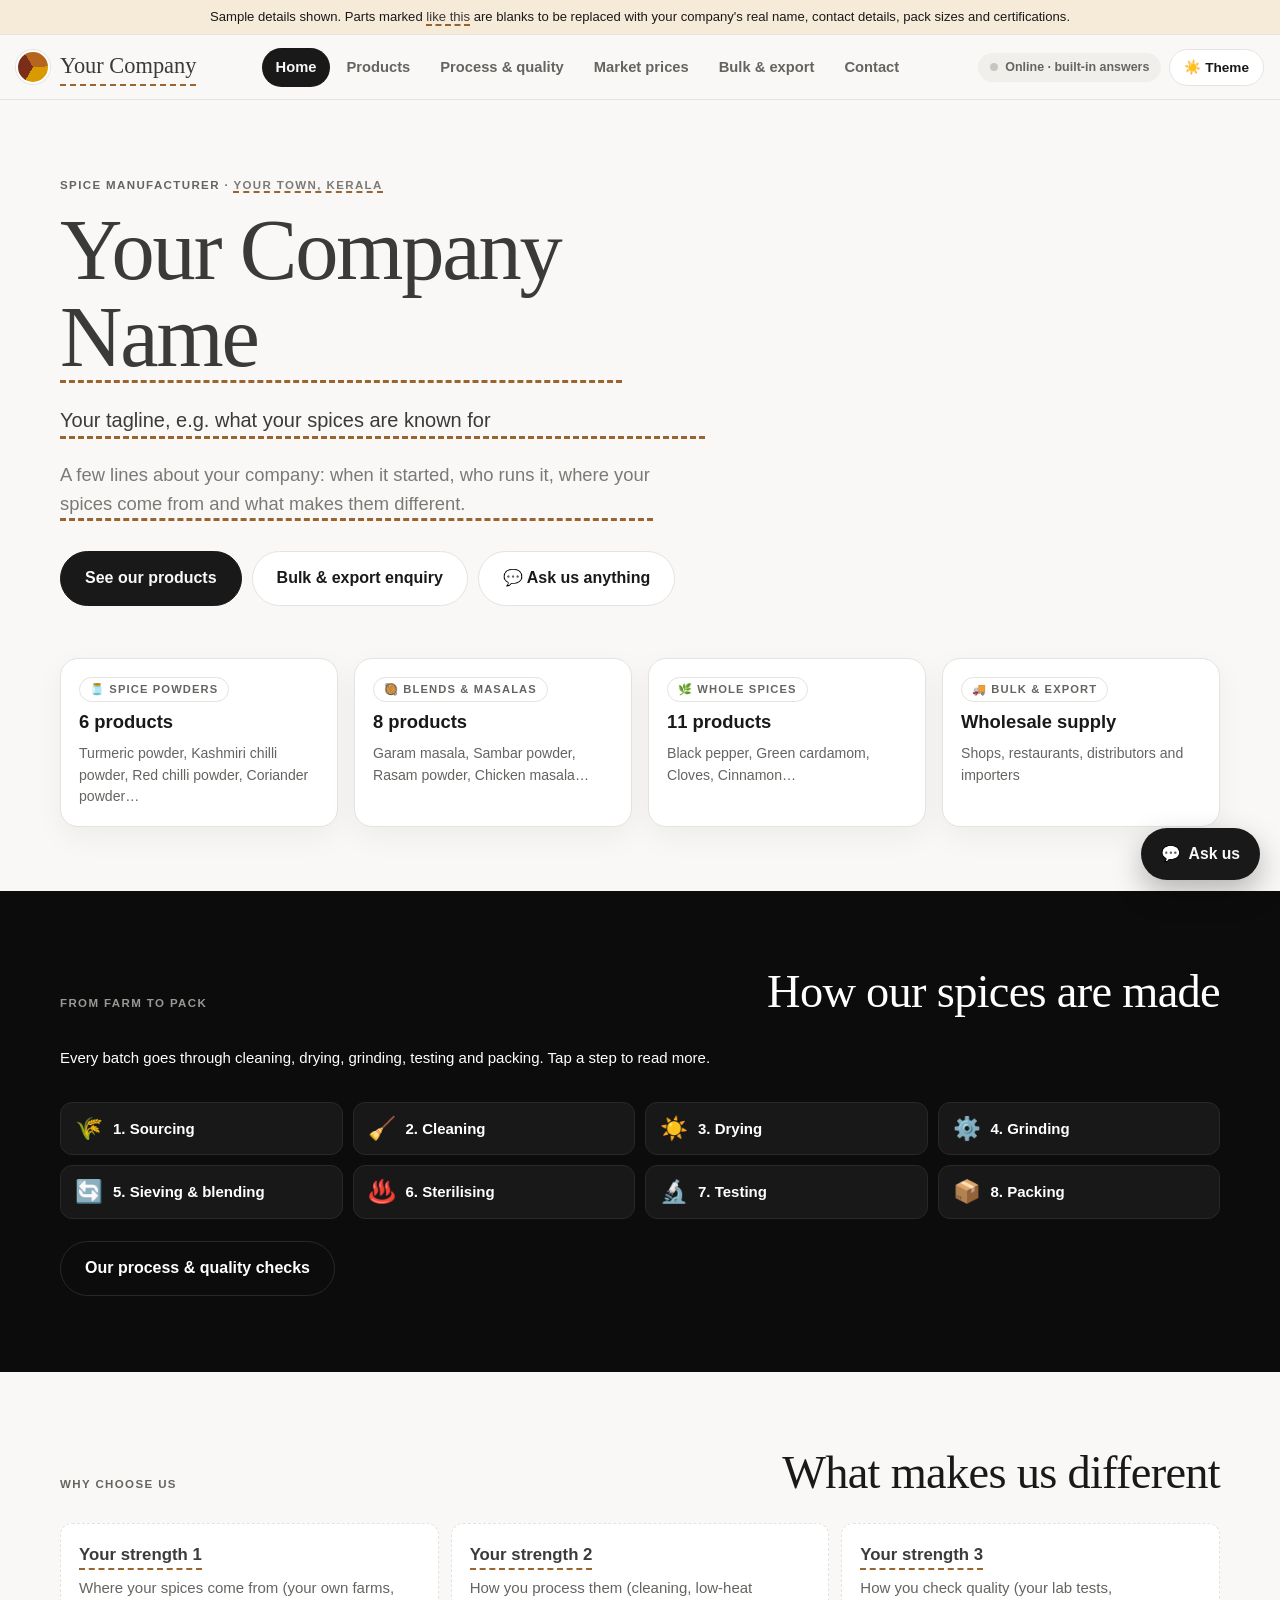
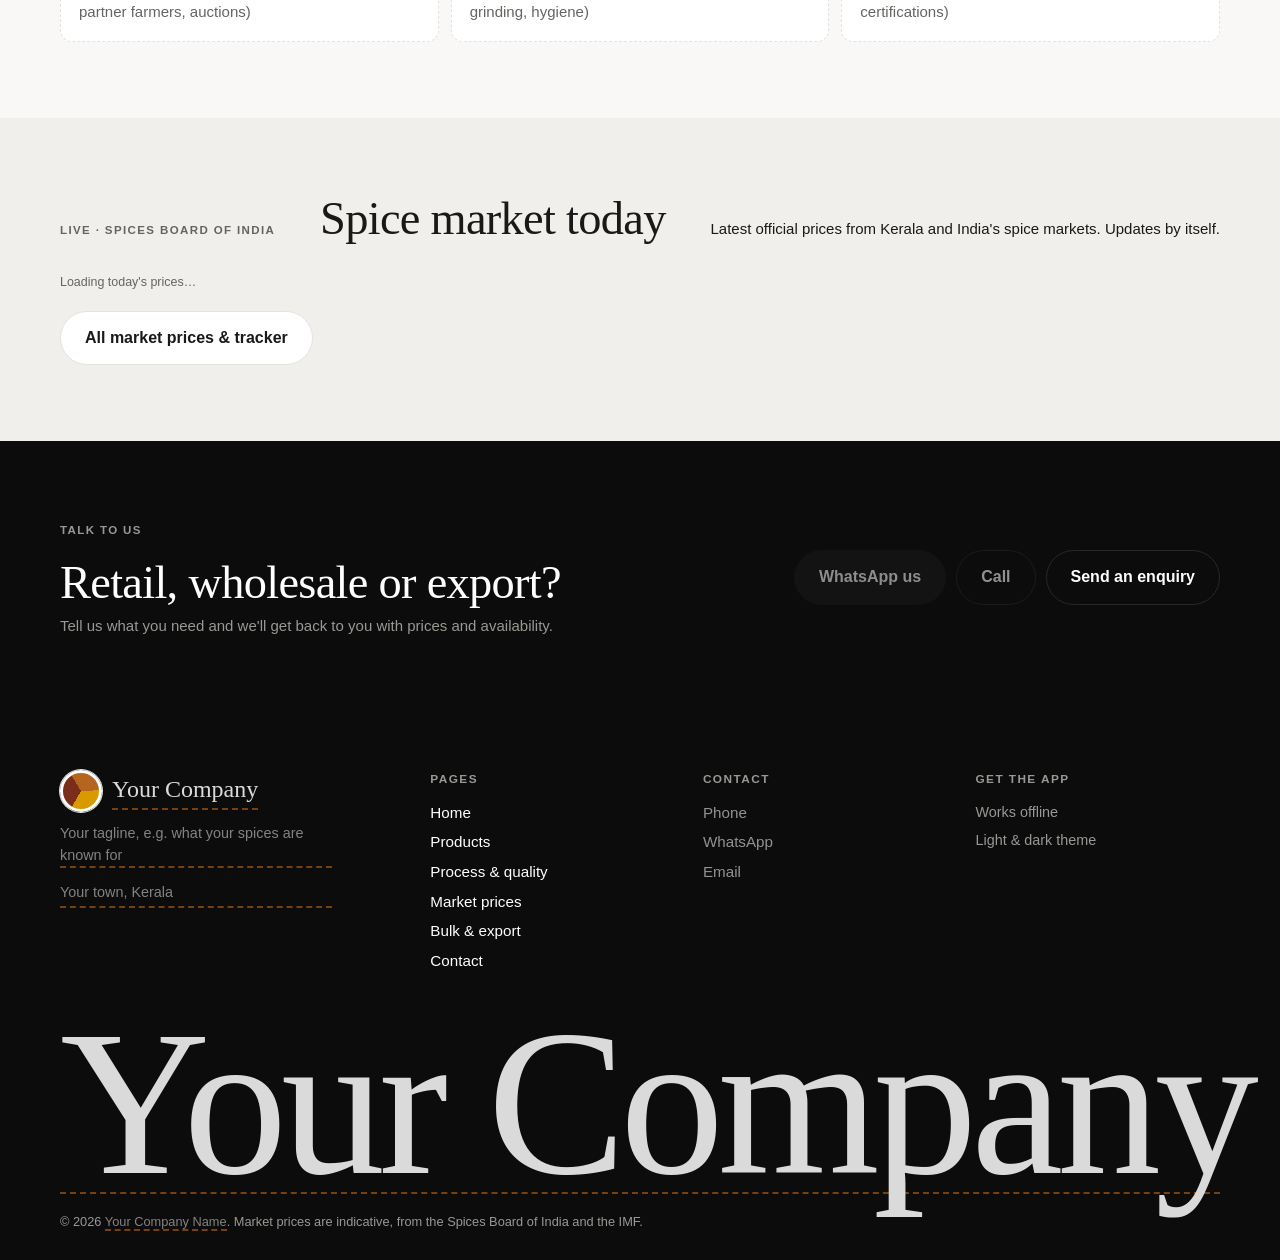
==== android/app/src/main/assets/index.html @ 8ddf14ff "Spice company website, server and Android app - Company site: products, process & quality, market pr" ====
<!doctype html><html lang="en"><head><meta charset="utf-8"><meta name="viewport" content="width=device-width,initial-scale=1,viewport-fit=cover"><title>Spice company · Spices, masalas & bulk supply</title><meta name="description" content="Spice powders, blends and masalas, whole spices, and bulk and export supply from Kerala."><meta name="theme-color" content="#8a4b0f"><link rel="manifest" href="manifest.webmanifest"><link rel="apple-touch-icon" href="apple-touch-icon.png"><link rel="icon" href="icon-192.png"><meta name="apple-mobile-web-app-capable" content="yes"><meta name="mobile-web-app-capable" content="yes"><style>:root{padding-top:env(safe-area-inset-top,0px)}body{margin:0}img{max-width:100%}[hidden]{display:none!important}</style><style>/* Layout: Neutrix-style site. Sticky top bar, then one of three pages (Home landing with alternating light and dark bands, Spices library + sheet, Explore charts), a big dark footer, and a floating chat panel on every page. */
:root {
  --bg: #f9f8f6;
  --surface: #ffffff;
  --sunk: #f1efeb;
  --line: #e5e3df;
  --fg: #191919;
  --muted: #666460;
  --accent: #191919;
  --accent-ink: #ffffff;
  --spice: #9a5b00;
  --spice-soft: #f6ecd8;
  --user: #191919;
  --user-ink: #ffffff;
  --warn: #b42318;
  --grid: #ece9e4;
  --axis: #c9c6c0;
  --band-bg: #0c0c0c; --band-card: #181818; --band-line: #282828; --band-fg: #ffffff; --band-muted: #9a9894;
  --glow: rgba(0, 0, 0, .22);
  --c-spice: #c0620f;
  --c-herb: #2a78d6;
  --el-C: #2a78d6; --el-H: #1baf7a; --el-O: #e34948; --el-N: #6250d6; --el-S: #eda100;
  --display: "Georgia", "Times New Roman", serif;
  --body: -apple-system, BlinkMacSystemFont, "Segoe UI", Roboto, Helvetica, Arial, sans-serif;
  --r: 12px;
  --navh: 64px;
}
@media (prefers-color-scheme: dark) {
  :root:not([data-theme="light"]) {
    --bg: #0c0c0c; --surface: #161616; --sunk: #1d1d1d; --line: #262626;
    --fg: #ffffff; --muted: #a0a0a0; --accent: #ffffff; --accent-ink: #0c0c0c;
    --spice: #f0b53a; --spice-soft: #2e2512; --user: #ffffff; --user-ink: #0c0c0c;
    --warn: #f97066; --grid: #222222; --axis: #3a3a3a;
    --band-bg: #050505; --band-card: #111111; --band-line: #222222; --band-fg: #ffffff; --band-muted: #8a8a8a;
    --glow: rgba(255, 255, 255, .25);
    --c-spice: #d95926; --c-herb: #3987e5;
    --el-C: #3987e5; --el-H: #199e70; --el-O: #e66767; --el-N: #9085e9; --el-S: #c98500;
    color-scheme: dark;
  }
}
:root[data-theme="dark"] {
  --bg: #0c0c0c; --surface: #161616; --sunk: #1d1d1d; --line: #262626;
  --fg: #ffffff; --muted: #a0a0a0; --accent: #ffffff; --accent-ink: #0c0c0c;
  --spice: #f0b53a; --spice-soft: #2e2512; --user: #ffffff; --user-ink: #0c0c0c;
  --warn: #f97066; --grid: #222222; --axis: #3a3a3a;
  --band-bg: #050505; --band-card: #111111; --band-line: #222222; --band-fg: #ffffff; --band-muted: #8a8a8a;
  --glow: rgba(255, 255, 255, .25);
  --c-spice: #d95926; --c-herb: #3987e5;
  --el-C: #3987e5; --el-H: #199e70; --el-O: #e66767; --el-N: #9085e9; --el-S: #c98500;
  color-scheme: dark;
}
* { box-sizing: border-box; }
[hidden] { display: none !important; }
body {
  background: var(--bg); color: var(--fg); font-family: var(--body); font-size: 15px; line-height: 1.55;
  padding-block: 0; transition: background-color .25s ease, color .25s ease;
}
body::before { content: ""; position: fixed; inset: 0 0 auto; height: env(safe-area-inset-top, 0px); z-index: 61; background: var(--bg); }
.gut { padding-left: max(16px, env(safe-area-inset-left, 0px)); padding-right: max(16px, env(safe-area-inset-right, 0px)); }
button, input, select { font: inherit; color: inherit; }
button { cursor: pointer; }
:focus-visible { outline: 2px solid var(--fg); outline-offset: 2px; }
a { color: var(--accent); }
h2, h3, h4 { text-wrap: balance; }

.wrap { max-width: 1280px; margin: 0 auto; display: flex; flex-direction: column; gap: 16px; }
header.top { display: flex; align-items: flex-end; justify-content: space-between; gap: 12px; flex-wrap: wrap; }
.brand { display: flex; align-items: center; gap: 12px; }
.mark { width: 42px; height: 42px; border-radius: 50%; background: conic-gradient(#e3a21a 0 25%, #b3261e 0 45%, #8fa86b 0 70%, #3a2f2a 0 100%); border: 3px solid var(--surface); box-shadow: 0 0 0 1px var(--line); flex: none; }
h1 { font-family: var(--display); font-weight: 400; font-size: 1.9rem; line-height: 1; margin: 0; letter-spacing: .01em; }
.tag { margin: 4px 0 0; color: var(--muted); font-size: .9rem; }
.top-ctrls { display: flex; gap: 8px; align-items: center; flex-wrap: wrap; }
.lbl { font-size: .72rem; text-transform: uppercase; letter-spacing: .08em; color: var(--muted); font-weight: 600; }
select, .field { background: var(--surface); border: 1px solid var(--line); border-radius: 8px; padding: 7px 10px; }
.ghost { background: transparent; border: 1px solid var(--line); border-radius: 8px; padding: 7px 12px; }
.ghost:hover { background: var(--sunk); }
.dl { border: 1px solid var(--accent); color: var(--accent); background: transparent; border-radius: 8px; padding: 7px 12px; font-weight: 600; }
.dl:disabled { opacity: .6; cursor: default; }
.offpill { font-size: .78rem; font-weight: 700; border-radius: 999px; padding: 4px 10px; background: var(--spice-soft); color: var(--spice); }
.offline-note { margin: 0; padding: 8px 14px; font-size: .82rem; background: var(--spice-soft); color: var(--fg); border-bottom: 1px solid var(--line); }
.bubble blockquote { margin: 0 0 10px; padding: 6px 12px; border-left: 3px solid var(--spice); background: var(--surface); border-radius: 0 6px 6px 0; }
.dlstatus { font-size: .8rem; color: var(--muted); }
.aitag { font-size: .74rem; font-weight: 700; border-radius: 999px; padding: 1px 8px; background: var(--sunk); color: var(--accent); }

.app { display: grid; grid-template-columns: minmax(270px, 320px) minmax(0, 1fr); gap: 16px; align-items: start; }
.panel { background: var(--surface); border: 1px solid var(--line); border-radius: 16px; }

/* Library */
.lib { min-width: 0; position: sticky; top: calc(var(--navh) + env(safe-area-inset-top, 0px) + 14px); }
.lib-head { padding: 12px 12px 8px; display: flex; flex-direction: column; gap: 8px; }
.lib-head .row { display: flex; justify-content: space-between; align-items: baseline; gap: 8px; }
.count { font-size: .8rem; color: var(--muted); font-variant-numeric: tabular-nums; }
.lib-head input { width: 100%; }
.lib-filters { padding: 0 12px 12px; display: flex; flex-direction: column; gap: 8px; border-bottom: 1px solid var(--line); }
.lib-filters input { width: 100%; }
.libtoggle { display: none; }
.sels { display: grid; grid-template-columns: 1fr 1fr; gap: 6px; }
.sels select { width: 100%; min-width: 0; padding: 6px 8px; font-size: .86rem; }
.filters { display: flex; flex-wrap: wrap; gap: 6px; }
.fchip { border: 1px solid var(--line); background: transparent; border-radius: 999px; padding: 3px 10px; font-size: .8rem; }
.fchip[aria-pressed="true"] { background: var(--accent); color: var(--accent-ink); border-color: var(--accent); }
.list { list-style: none; margin: 0; padding: 6px; max-height: min(62vh, 640px); overflow-y: auto; display: flex; flex-direction: column; gap: 2px; }
.item { display: grid; grid-template-columns: minmax(0,1fr) auto; align-items: center; gap: 6px; padding: 6px 8px; border-radius: 8px; }
.item:hover { background: var(--sunk); }
.item.sel { background: var(--spice-soft); }
.pick { all: unset; cursor: pointer; display: flex; align-items: center; gap: 10px; min-width: 0; border-radius: 6px; }
.pick:focus-visible { outline: 2px solid var(--fg); outline-offset: 2px; }
.sw { flex: none; width: 14px; height: 14px; border-radius: 50%; border: 1px solid var(--axis); }
.sw.herb { border-radius: 3px 10px; }
.nm { min-width: 0; }
.nm b { font-weight: 600; display: block; font-size: .93rem; }
.nm i { color: var(--muted); font-size: .8rem; display: block; white-space: nowrap; overflow: hidden; text-overflow: ellipsis; }
.star { background: none; border: 0; font-size: 1.05rem; color: var(--muted); padding: 2px 4px; line-height: 1; }
.star[aria-pressed="true"] { color: var(--spice); }
.empty { padding: 14px; color: var(--muted); font-size: .9rem; }
.credit { padding: 8px 12px 10px; border-top: 1px solid var(--line); font-size: .74rem; color: var(--muted); margin: 0; }

/* Main panel + tabs */
.main { min-width: 0; overflow: hidden; }
.tabs { display: flex; gap: 2px; padding: 6px 8px 0; border-bottom: 1px solid var(--line); overflow-x: auto; }
.tab { border: 0; background: transparent; padding: 10px 14px; font-weight: 600; color: var(--muted); border-bottom: 3px solid transparent; white-space: nowrap; }
.tab[aria-selected="true"] { color: var(--fg); border-bottom-color: var(--spice); }
.tab:hover { color: var(--fg); }
.view { min-width: 0; }

/* Spice sheet */
.sheet { padding: 20px; display: flex; flex-direction: column; gap: 22px; }
.sh-head { display: flex; flex-wrap: wrap; justify-content: space-between; gap: 14px 20px; align-items: flex-start; }
.sh-title { min-width: 0; }
.sh-title h2 { font-family: var(--display); font-weight: 400; font-size: 2.1rem; margin: 0; line-height: 1.05; }
.latin { font-style: italic; color: var(--muted); margin: 4px 0 8px; }
.pills { display: flex; flex-wrap: wrap; gap: 6px; }
.pill { font-size: .74rem; padding: 2px 8px; border-radius: 999px; background: var(--sunk); color: var(--muted); font-weight: 600; letter-spacing: .02em; }
.pill.kl { background: var(--spice-soft); color: var(--spice); }
.names { display: grid; grid-template-columns: repeat(3, minmax(90px, 1fr)); gap: 6px; min-width: 0; }
.names div { background: var(--sunk); border-radius: 8px; padding: 6px 10px; min-width: 0; }
.names span { display: block; font-size: .68rem; text-transform: uppercase; letter-spacing: .08em; color: var(--muted); font-weight: 600; }
.names b { font-weight: 500; font-size: .95rem; overflow-wrap: anywhere; }
.acts { display: flex; flex-wrap: wrap; gap: 6px; }
.btn { border: 1px solid var(--accent); background: var(--accent); color: var(--accent-ink); border-radius: 8px; padding: 7px 12px; font-weight: 600; font-size: .86rem; }
.btn.alt { background: transparent; color: var(--accent); }
.btn:disabled { opacity: .5; cursor: default; }

.sh-grid { display: grid; grid-template-columns: minmax(0, 1.1fr) minmax(0, 1fr) minmax(0, 1fr); gap: 16px; }
.blk { border: 1px solid var(--line); border-radius: var(--r); padding: 14px; display: flex; flex-direction: column; gap: 10px; min-width: 0; }
.blk h3 { margin: 0; font-size: .78rem; text-transform: uppercase; letter-spacing: .08em; color: var(--muted); font-weight: 700; }
dl.facts { display: grid; grid-template-columns: max-content minmax(0,1fr); gap: 7px 14px; margin: 0; font-size: .9rem; }
dl.facts dt { color: var(--muted); }
dl.facts dd { margin: 0; }
.note { font-size: .78rem; color: var(--muted); margin: 0; }
svg.chart { display: block; width: 100%; height: auto; overflow: visible; }
svg text { font-family: var(--body); }

.sec-head { display: flex; flex-wrap: wrap; justify-content: space-between; align-items: baseline; gap: 6px 14px; }
.sec-head h3 { font-family: var(--display); font-weight: 400; font-size: 1.45rem; margin: 0; }
.cmps { display: grid; grid-template-columns: repeat(auto-fill, minmax(250px, 1fr)); gap: 14px; }
.cmp { border: 1px solid var(--line); border-radius: var(--r); padding: 14px; display: flex; flex-direction: column; gap: 9px; min-width: 0; background: var(--bg); }
.struct { background: var(--surface); border-radius: 8px; height: 170px; display: grid; place-items: center; overflow: hidden; color: var(--muted); font-size: .82rem; text-align: center; padding: 6px; }
.struct svg { width: 100%; height: 100%; }
.cmp h4 { margin: 0; font-size: 1.05rem; font-weight: 700; }
.formula { font-size: 1.25rem; font-weight: 600; letter-spacing: .02em; margin: -4px 0 0; font-variant-numeric: lining-nums; }
.formula sub { font-size: .68em; }
.kv { display: grid; grid-template-columns: max-content minmax(0,1fr); gap: 4px 12px; margin: 0; font-size: .85rem; }
.kv dt { color: var(--muted); }
.kv dd { margin: 0; }
.sol { display: inline-block; font-size: .74rem; font-weight: 700; border-radius: 999px; padding: 1px 8px; background: var(--spice-soft); color: var(--spice); }
.sol.water { background: var(--sunk); color: var(--c-herb); }
.role { margin: 0; font-size: .9rem; }
.comp { display: flex; flex-direction: column; gap: 6px; }
.comp .bar { display: flex; gap: 2px; height: 12px; }
.comp .bar i { display: block; height: 100%; min-width: 3px; }
.comp .bar i:first-child { border-radius: 4px 0 0 4px; }
.comp .bar i:last-child { border-radius: 0 4px 4px 0; }
.legend { display: flex; flex-wrap: wrap; gap: 4px 12px; font-size: .78rem; color: var(--muted); font-variant-numeric: tabular-nums; }
.legend span { display: inline-flex; align-items: center; gap: 5px; }
.legend i { width: 10px; height: 10px; border-radius: 3px; display: inline-block; }
.legend b { color: var(--fg); font-weight: 600; }
.also { display: flex; flex-wrap: wrap; gap: 5px; align-items: center; font-size: .8rem; color: var(--muted); }
.chip { border: 1px solid var(--line); background: var(--surface); border-radius: 999px; padding: 1px 9px; font-size: .8rem; color: var(--fg); }
.chip:hover { border-color: var(--accent); color: var(--accent); }
.nochem { border: 1px dashed var(--line); border-radius: var(--r); padding: 14px; color: var(--muted); font-size: .9rem; }

/* Region tile map */
.tile { cursor: default; }
.tile rect { fill: var(--sunk); stroke: var(--surface); stroke-width: 2; }
.tile.on rect { fill: var(--c-spice); }
.tile.on.herb rect { fill: var(--c-herb); }
.tile text { fill: var(--muted); font-size: 11.5px; font-weight: 600; }
.tile .n { fill: var(--fg); font-size: 17px; font-weight: 700; }
.tile.on text, .tile.on .n { fill: #fff; }

/* Explore */
.explore { padding: 20px; display: flex; flex-direction: column; gap: 18px; }
.stats { display: flex; flex-wrap: wrap; gap: 8px 22px; font-size: .9rem; color: var(--muted); }
.stats b { color: var(--fg); font-size: 1.25rem; font-weight: 700; margin-right: 4px; }
.ex-grid { display: grid; grid-template-columns: minmax(0,1fr) minmax(0,1fr); gap: 16px; }
.ex-wide { grid-column: 1 / -1; }
.ctrls { display: flex; flex-wrap: wrap; gap: 8px 14px; align-items: center; font-size: .86rem; }
.ctrls select { padding: 5px 8px; }
.lgd { display: inline-flex; gap: 14px; align-items: center; font-size: .82rem; color: var(--muted); }
.lgd span { display: inline-flex; align-items: center; gap: 6px; }
.dot { width: 10px; height: 10px; border-radius: 50%; background: var(--c-spice); display: inline-block; }
.sq { width: 10px; height: 10px; border-radius: 2px; background: var(--c-herb); display: inline-block; }
.pt { cursor: pointer; }
.pt .m { stroke: var(--surface); stroke-width: 2; }
.pt.sel .m { stroke: var(--fg); stroke-width: 2.5; }
.pt:hover .m { stroke: var(--fg); }
.hbar { cursor: pointer; }
.hbar rect.b { fill: var(--accent); }
.hbar:hover rect.b, .hbar.on rect.b { fill: var(--spice); }
.hbar text { fill: var(--fg); font-size: 12px; }
.hbar text.v { fill: var(--muted); font-variant-numeric: tabular-nums; }
.gridl { stroke: var(--grid); stroke-width: 1; }
.axisl { stroke: var(--axis); stroke-width: 1; }
.tick { fill: var(--muted); font-size: 11px; font-variant-numeric: tabular-nums; }
.atitle { fill: var(--muted); font-size: 11.5px; font-weight: 600; }
.cmp-pick { background: var(--sunk); border-radius: 8px; padding: 10px 12px; display: flex; flex-direction: column; gap: 8px; font-size: .88rem; }
.cmp-pick .also { font-size: .84rem; }

.tt { position: fixed; z-index: 50; pointer-events: none; background: var(--fg); color: var(--bg); border-radius: 8px; padding: 6px 10px; font-size: .8rem; line-height: 1.35; max-width: 240px; box-shadow: 0 4px 14px rgba(0,0,0,.18); }
.tt b { font-weight: 700; }

.getapp { font-size: .82rem; font-weight: 700; border-radius: 999px; padding: 6px 14px; background: var(--accent); color: var(--accent-ink); text-decoration: none; }
.getapp:hover { filter: brightness(1.08); }
/* Chat (simple) */
.net { font-size: .78rem; font-weight: 600; border-radius: 999px; padding: 5px 12px; background: var(--sunk); color: var(--muted); display: inline-flex; align-items: center; gap: 7px; }
.net::before { content: ""; width: 8px; height: 8px; border-radius: 50%; background: var(--axis); }
.net.on { color: var(--accent); }
.net.on::before { background: var(--accent); }
.chat-top { display: flex; justify-content: space-between; align-items: center; gap: 10px; padding: 10px 14px; border-bottom: 1px solid var(--line); flex-wrap: wrap; }
.who { display: flex; align-items: center; gap: 10px; }
.who b { display: block; font-size: .98rem; }
.who small { display: block; color: var(--muted); font-size: .78rem; }
.chat-acts { display: flex; gap: 6px; }
.ghost.sm { padding: 5px 10px; font-size: .84rem; }
.av { flex: none; width: 30px; height: 30px; border-radius: 50%; background: conic-gradient(#e3a21a 0 25%, #b3261e 0 45%, #8fa86b 0 70%, #3a2f2a 0 100%); border: 2px solid var(--surface); box-shadow: 0 0 0 1px var(--line); }
.av.big { width: 36px; height: 36px; }
.bookpanel { border-bottom: 1px solid var(--line); padding: 10px 14px; display: flex; flex-direction: column; gap: 8px; background: var(--bg); }
.msg.bot { flex-direction: row; align-items: flex-start; gap: 10px; }
.msg.bot .col { display: flex; flex-direction: column; gap: 8px; min-width: 0; max-width: min(720px, calc(100% - 40px)); }
.msg.bot .bubble { max-width: 100%; }
.msg.typing .bubble { color: var(--muted); font-style: italic; }
.chips { display: flex; flex-wrap: wrap; gap: 6px; align-items: flex-start; }
.qchip { white-space: nowrap; max-width: 100%; overflow: hidden; text-overflow: ellipsis; border: 1px solid var(--line); background: var(--surface); border-radius: 999px; padding: 5px 12px; font-size: .84rem; color: var(--fg); }
.qchip:hover { border-color: var(--accent); color: var(--accent); }
.qchip.sheet { border-style: dashed; color: var(--accent); }
.qchip:disabled { opacity: .55; cursor: default; }

/* ---------- Prices + EHEDG ---------- */
.segrow { display: flex; align-items: center; justify-content: space-between; gap: 10px; flex-wrap: wrap; margin-bottom: 14px; }
.segrow .seg { margin-bottom: 0; }
.btn.dl { border-radius: 999px; padding: 8px 14px; }
@media (max-width: 600px) {
  .ehcat input[type=search], .tctl select, .glrow select { font-size: 16px; }
  .segrow #pDl, .segrow #pDl .btn { width: 100%; }
  .glrow { grid-template-columns: 52px minmax(0, 1fr); }
  .glrow select, .glrow .tag { grid-column: 2; justify-self: start; }
}

.nav-item.dot::after { content: ""; display: inline-block; width: 7px; height: 7px; border-radius: 50%; background: #d03b3b; margin-left: 5px; vertical-align: 2px; }
.livebar { display: flex; align-items: center; gap: 8px; flex-wrap: wrap; font-size: .86rem; margin-bottom: 12px; }
.livebar .lmeta { color: var(--muted); flex: 1 1 260px; }
.ldot { width: 9px; height: 9px; border-radius: 50%; background: var(--muted); display: inline-block; flex: none; }
.ldot.on { background: #0ca30c; box-shadow: 0 0 0 0 rgba(12,163,12,.5); animation: lpulse 2s infinite; }
@keyframes lpulse { 70% { box-shadow: 0 0 0 7px rgba(12,163,12,0); } 100% { box-shadow: 0 0 0 0 rgba(12,163,12,0); } }
.seg { display: flex; gap: 4px; padding: 4px; border: 1px solid var(--line); border-radius: 999px; width: max-content; max-width: 100%; overflow-x: auto; margin-bottom: 14px; background: var(--surface); }
.segb { border: 0; background: none; padding: 7px 14px; border-radius: 999px; font-weight: 600; font-size: .9rem; color: var(--muted); white-space: nowrap; }
.segb[aria-selected="true"] { background: var(--fg); color: var(--bg); }
.pbody { padding: 16px; display: grid; gap: 18px; }
.pblk h3 { margin: 0; font-size: 1.05rem; }
.pblk .sub, .blk .sub { color: var(--muted); font-size: .86rem; margin: 4px 0 10px; }
.prow { display: grid; grid-template-columns: minmax(0, 1.5fr) auto minmax(0, 1fr) 34px; gap: 4px 14px; align-items: center; padding: 10px 6px; border-top: 1px solid var(--line); cursor: pointer; }
.prow:hover { background: var(--sunk, var(--surface)); }
.pn { display: flex; flex-direction: column; min-width: 0; }
.pn span, .pv span, .pd { color: var(--muted); font-size: .8rem; }
.pv { text-align: right; display: flex; flex-direction: column; }
.pv b { font-size: 1.05rem; font-variant-numeric: tabular-nums; }
.pv .conv { font-size: .76rem; }
.pc { display: flex; flex-direction: column; gap: 2px; min-width: 0; }
.chg { font-weight: 700; font-size: .82rem; font-variant-numeric: tabular-nums; }
.chg.up { color: #0a7d0a; } .chg.down { color: #c2362f; } .chg.flat { color: var(--muted); }
:root[data-theme="dark"] .chg.up { color: #3fcf3f; } :root[data-theme="dark"] .chg.down { color: #ff7a6e; }
@media (prefers-color-scheme: dark) { :root:not([data-theme="light"]) .chg.up { color: #3fcf3f; } :root:not([data-theme="light"]) .chg.down { color: #ff7a6e; } }
.star { border: 0; background: none; font-size: 1.25rem; line-height: 1; color: var(--muted); padding: 4px; border-radius: 6px; }
.star.on { color: var(--spice); }
.pdetail, .cdetail { padding: 10px 6px 14px; display: grid; gap: 8px; border-top: 1px dashed var(--line); }
.cdetail { grid-column: 1 / -1; border: 1px solid var(--line); border-radius: 12px; padding: 12px; }
.cdetail h4 { margin: 0; }
.lchart svg { width: 100%; height: auto; }
.lchart .ln { fill: none; stroke: var(--spice); stroke-width: 2; stroke-linejoin: round; }
.lchart .pt { fill: var(--surface); stroke: var(--spice); stroke-width: 2; }
.lchart .grid { stroke: var(--line); stroke-width: 1; }
.lchart .tick { fill: var(--muted); font-size: 10px; font-variant-numeric: tabular-nums; }
.lchart .guide { stroke: var(--muted); stroke-dasharray: 3 3; }
.spark { width: 100%; height: 34px; }
.spark .sl { fill: none; stroke: var(--spice); stroke-width: 1.6; }
.spark .sd { fill: var(--spice); }
.srcs { font-size: .82rem; color: var(--muted); margin-top: 8px; }
.srcs ul { margin: 6px 0 0; padding-left: 18px; columns: 2 220px; }
.srcs a, .srclink { color: var(--fg); }
.srclink { font-size: .82rem; display: inline-block; margin-top: 8px; }
.cgrid { display: grid; grid-template-columns: repeat(auto-fill, minmax(190px, 1fr)); gap: 10px; }
.ccard { border: 1px solid var(--line); border-radius: 12px; padding: 10px 12px; display: flex; flex-direction: column; gap: 3px; cursor: pointer; background: var(--surface); }
.ccard:hover, .ccard.open { border-color: var(--fg); }
.ctop { display: flex; justify-content: space-between; align-items: center; }
.cg { font-size: .72rem; text-transform: uppercase; letter-spacing: .06em; color: var(--muted); }
.cn { font-size: .95rem; }
.cv b { font-size: 1.25rem; font-variant-numeric: tabular-nums; }
.cv span { color: var(--muted); font-size: .8rem; }
.cm { display: flex; gap: 10px; flex-wrap: wrap; }
.tcard { border: 1px solid var(--line); border-radius: 12px; padding: 12px; display: grid; gap: 8px; margin-top: 10px; }
.thead { display: flex; justify-content: space-between; gap: 10px; flex-wrap: wrap; align-items: flex-start; }
.tctl { display: flex; gap: 8px; flex-wrap: wrap; align-items: center; font-size: .86rem; }
.tctl select, .glrow select { margin-left: 4px; border: 1px solid var(--line); border-radius: 8px; background: var(--surface); color: var(--fg); padding: 4px 6px; font: inherit; font-size: .84rem; }
.alerts { border: 1px solid #d03b3b; border-radius: 12px; padding: 12px; display: grid; gap: 6px; margin: 10px 0; }
.alerts .al.up::before { content: "▲ "; color: #0a7d0a; } .alerts .al.down::before { content: "▼ "; color: #c2362f; }
.alerts .btn { justify-self: start; }
.pnote { font-size: .78rem; }
.upbar { position: fixed; left: 50%; bottom: 18px; transform: translateX(-50%); z-index: 60; background: var(--fg); color: var(--bg); border-radius: 999px; padding: 8px 8px 8px 16px; display: flex; gap: 10px; align-items: center; box-shadow: 0 6px 24px rgba(0,0,0,.25); font-weight: 600; font-size: .9rem; max-width: calc(100vw - 32px); }
.upbar .btn { background: var(--bg); color: var(--fg); border-color: var(--bg); border-radius: 999px; }
.ehsum { display: flex; gap: 16px; align-items: center; padding: 16px; margin-bottom: 14px; flex-wrap: wrap; }
.ehsum p { margin: 4px 0 8px; color: var(--muted); }
.ehacts { display: flex; gap: 8px; flex-wrap: wrap; }
.ring { width: 80px; height: 80px; flex: none; }
.ring .rbg { fill: none; stroke: var(--line); stroke-width: 8; } .ring .rfg { fill: none; stroke: var(--spice); stroke-width: 8; stroke-linecap: round; }
.ring .rtx { fill: var(--fg); font-weight: 700; font-size: 16px; }
.ehgrid { display: grid; grid-template-columns: repeat(2, minmax(0, 1fr)); gap: 14px; }
.ehgrid .blk { background: var(--surface); }
.ehgrid h3 { margin: 0; font-size: 1.05rem; }
.ckrow { display: flex; gap: 10px; align-items: flex-start; padding: 7px 0; border-top: 1px solid var(--line); font-size: .9rem; cursor: pointer; }
.ckrow input { margin-top: 3px; width: 17px; height: 17px; accent-color: var(--spice); flex: none; }
.ckrow em { color: var(--muted); font-style: normal; font-size: .78rem; white-space: nowrap; }
.glrow { display: grid; grid-template-columns: 64px minmax(0, 1fr) auto; gap: 8px; align-items: center; padding: 7px 0; border-top: 1px solid var(--line); font-size: .88rem; }
.glrow a { font-weight: 700; color: var(--fg); white-space: nowrap; }
.glrow.st-applied a, .glrow.st-not-needed a { color: var(--muted); }
.glrow.st-applied span:not(.tag)::after { content: " ✓"; color: #0a7d0a; font-weight: 700; }
.glrow.wd { opacity: .55; }
.glrow .tag { font-size: .7rem; border: 1px solid var(--line); border-radius: 999px; padding: 1px 7px; color: var(--muted); white-space: nowrap; }
.ehcat input[type=search] { border: 1px solid var(--line); border-radius: 10px; padding: 8px 10px; background: var(--bg); color: var(--fg); font: inherit; width: 100%; }
.ehmeta { display: flex; align-items: center; gap: 8px; color: var(--muted); font-size: .84rem; }
.ehmeta .btn { margin-left: auto; padding: 3px 9px; }
.news { border-top: 1px solid var(--line); padding: 8px 0; display: grid; gap: 3px; }
.news p { margin: 0; font-size: .88rem; }
.news b a { color: var(--fg); text-decoration: underline; text-decoration-color: var(--line); text-underline-offset: 3px; }
.news .kind { font-size: .68rem; text-transform: uppercase; letter-spacing: .05em; border-radius: 999px; padding: 1px 7px; margin-right: 6px; background: var(--spice-soft, var(--line)); color: var(--fg); }
@media (max-width: 820px) { .ehgrid { grid-template-columns: 1fr; } }
@media (max-width: 600px) {
  .prow { grid-template-columns: minmax(0, 1fr) auto 30px; }
  .prow .pc { grid-column: 1 / 3; grid-row: 2; flex-direction: row; gap: 10px; flex-wrap: wrap; }
  .prow .star { grid-column: 3; grid-row: 1; }
  .pbody { padding: 12px; }
  .cgrid { grid-template-columns: repeat(2, minmax(0, 1fr)); }
}
.vizrow { display: grid; gap: 10px; margin-top: 8px; }
.viz { margin: 0; border: 1px solid var(--line); border-radius: 10px; padding: 10px 12px; background: var(--surface); }
.viz figcaption { font-size: .8rem; color: var(--muted); margin-top: 6px; }
.viz figcaption.vt { color: var(--fg); font-weight: 600; margin: 0 0 6px; }
.viz .struct { background: transparent; }
.viz .pcimg { max-height: 160px; width: auto; mix-blend-mode: multiply; }
:root[data-theme="dark"] .viz .pcimg { filter: invert(1) hue-rotate(180deg); mix-blend-mode: screen; }
@media (prefers-color-scheme: dark) { :root:not([data-theme="light"]) .viz .pcimg { filter: invert(1) hue-rotate(180deg); mix-blend-mode: screen; } }
.wiki { display: flex; gap: 12px; border: 1px solid var(--line); border-radius: 10px; padding: 10px 12px; background: var(--surface); align-items: flex-start; }
.wiki img { width: 84px; height: 84px; object-fit: cover; border-radius: 8px; flex: none; }
.wtx { min-width: 0; display: flex; flex-direction: column; gap: 4px; font-size: .88rem; }
.wtx p { margin: 0; }
.wtx a { font-size: .82rem; }
.bubble blockquote { margin: 0 0 10px; padding: 6px 12px; border-left: 3px solid var(--spice); background: var(--surface); border-radius: 0 6px 6px 0; }
@media (max-width: 520px) { .wiki img { width: 60px; height: 60px; } }

/* Chat */

.refs { border-bottom: 1px solid var(--line); padding: 10px 14px; display: flex; flex-direction: column; gap: 8px; }
.refs-row { display: flex; flex-wrap: wrap; gap: 6px; align-items: center; }
.book { display: inline-flex; align-items: center; gap: 6px; background: var(--spice-soft); color: var(--fg); border-radius: 999px; padding: 3px 4px 3px 10px; font-size: .8rem; max-width: 100%; }
.book span { overflow: hidden; text-overflow: ellipsis; white-space: nowrap; min-width: 0; }
.book button { border: 0; background: transparent; color: var(--muted); font-size: .9rem; padding: 0 6px; line-height: 1; }
.small { font-size: .8rem; color: var(--muted); }
.linkbtn { background: none; border: 0; padding: 0; color: var(--accent); text-decoration: underline; font-size: .8rem; }
.addref { border: 1px dashed var(--accent); background: transparent; color: var(--accent); border-radius: 999px; padding: 3px 12px; font-size: .8rem; font-weight: 600; }
.freebox { background: var(--sunk); border-radius: 8px; padding: 10px 12px; font-size: .84rem; }
.freebox ul { margin: 6px 0 0; padding-left: 18px; display: flex; flex-direction: column; gap: 4px; }
.prog { height: 4px; background: var(--sunk); border-radius: 4px; overflow: hidden; }
.prog i { display: block; height: 100%; width: 0; background: var(--spice); transition: width .2s; }
.msgs { flex: 1; overflow-y: auto; padding: 18px; display: flex; flex-direction: column; gap: 14px; }
.msg { display: flex; flex-direction: column; gap: 6px; max-width: 100%; }
.msg.user { align-items: flex-end; }
.bubble { border-radius: 12px; padding: 10px 14px; max-width: min(740px, 100%); min-width: 0; overflow-wrap: anywhere; }
.msg.user .bubble { background: var(--user); color: var(--user-ink); border-bottom-right-radius: 4px; }
.msg.bot .bubble { background: var(--sunk); border-bottom-left-radius: 4px; }
.bubble img.thumb { max-width: 180px; border-radius: 8px; display: block; margin-bottom: 6px; }
.bubble h1, .bubble h2, .bubble h3 { font-family: var(--display); font-weight: 400; line-height: 1.2; margin: 14px 0 6px; }
.bubble h1 { font-size: 1.4rem; } .bubble h2 { font-size: 1.2rem; } .bubble h3 { font-size: 1.05rem; }
.bubble > :first-child { margin-top: 0; }
.bubble > :last-child { margin-bottom: 0; }
.bubble p { margin: 0 0 8px; }
.bubble ul, .bubble ol { margin: 0 0 8px; padding-left: 20px; }
.bubble table { border-collapse: collapse; font-size: .88rem; }
.bubble .tw { overflow-x: auto; margin: 6px 0 10px; }
.bubble th, .bubble td { border: 1px solid var(--line); padding: 5px 8px; text-align: left; vertical-align: top; }
.bubble th { background: var(--surface); }
.bubble code { background: var(--surface); padding: 1px 5px; border-radius: 4px; }
.bubble pre { max-width: 100%; overflow-x: auto; }
.bubble pre code { padding: 0; background: none; }
.bubble { min-width: 0; overflow-wrap: anywhere; }
.msg .col { min-width: 0; }
.meta { display: flex; flex-wrap: wrap; gap: 6px 10px; align-items: center; font-size: .8rem; color: var(--muted); }
.meta a { color: var(--accent); }
.meta button { background: none; border: 0; color: var(--accent); padding: 0; font-size: .8rem; text-decoration: underline; }
.cite { background: var(--spice-soft); color: var(--fg); border-radius: 6px; padding: 1px 6px; }
.thinking { color: var(--muted); font-style: italic; }
.tools { border-top: 1px solid var(--line); padding: 10px 12px 0; display: flex; gap: 6px; overflow-x: auto; align-items: center; }
.tools .for { flex: none; font-size: .8rem; color: var(--muted); white-space: nowrap; padding-right: 4px; }
.tools .for b { color: var(--fg); }
.tool { flex: none; border: 1px solid var(--line); background: var(--surface); border-radius: 999px; padding: 5px 12px; font-size: .84rem; white-space: nowrap; }
.tool:hover { border-color: var(--accent); color: var(--accent); }
.tool:disabled { opacity: .5; }
.tray { padding: 10px 12px 0; display: flex; flex-wrap: wrap; gap: 8px; align-items: center; }
.tray select, .tray input { min-width: 0; flex: 1 1 140px; }
form.ask { display: flex; gap: 8px; padding: 10px 12px 12px; align-items: flex-end; }
form.ask textarea { flex: 1; min-width: 0; resize: none; background: var(--bg); border: 1px solid var(--line); border-radius: 10px; padding: 10px 12px; font: inherit; color: inherit; max-height: 140px; }
.send { border: 0; background: var(--accent); color: var(--accent-ink); border-radius: 10px; padding: 10px 16px; font-weight: 600; }
.send.stop { background: var(--warn); color: #fff; }
.foot { font-size: .78rem; color: var(--muted); padding: 0 12px 10px; margin: 0; }

/* ===== Neutrix-style shell ===== */
.progress { position: fixed; top: env(safe-area-inset-top, 0px); left: 0; height: 3px; width: 0; background: var(--fg); z-index: 62; transition: width .1s linear; }
.nav { position: sticky; top: env(safe-area-inset-top, 0px); z-index: 60; background: var(--bg); border-bottom: 1px solid var(--line); }
@supports (backdrop-filter: blur(1px)) { .nav { background: color-mix(in srgb, var(--bg) 82%, transparent); backdrop-filter: blur(14px); -webkit-backdrop-filter: blur(14px); } }
.nav-in { max-width: 1280px; margin: 0 auto; min-height: var(--navh); display: flex; align-items: center; gap: 16px; }
.nav-brand { display: flex; align-items: center; gap: 10px; font-family: var(--display); font-size: 1.4rem; color: var(--fg); text-decoration: none; background: none; border: 0; padding: 0; }
.nav-brand .mark { width: 34px; height: 34px; border-width: 2px; }
.nav-links { display: flex; gap: 2px; margin: 0 auto; }
.nav-item { background: none; border: 0; padding: 8px 14px; border-radius: 999px; color: var(--muted); font-weight: 600; font-size: .92rem; white-space: nowrap; }
.nav-item:hover { color: var(--fg); }
.nav-item[aria-current="page"] { background: var(--fg); color: var(--bg); }
.nav-right { display: flex; align-items: center; gap: 8px; }
.theme-btn { border: 1px solid var(--line); background: var(--surface); color: var(--fg); border-radius: 999px; padding: 7px 14px; font-weight: 600; font-size: .85rem; white-space: nowrap; }
.theme-btn:hover { border-color: var(--fg); }
.getapp { white-space: nowrap; }

.eyebrow { display: inline-block; font-size: .72rem; text-transform: uppercase; letter-spacing: .12em; font-weight: 700; color: var(--muted); margin-bottom: 12px; }
.band { padding-block: 76px; }
.band-in { max-width: 1160px; margin: 0 auto; }
.band.dark { background: var(--band-bg); color: var(--band-fg); }
.band.dark .eyebrow, .band.dark .sub { color: var(--band-muted); }
.band h2 { font-family: var(--display); font-weight: 400; font-size: clamp(1.9rem, 4.2vw, 2.9rem); line-height: 1.08; margin: 0; letter-spacing: -.015em; max-width: 22ch; }
.band .sub { color: var(--muted); max-width: 60ch; margin: 14px 0 0; font-size: 1.02rem; }

.hero { padding-block: 72px 64px; }
.hero h1 { font-family: var(--display); font-weight: 400; font-size: clamp(2.7rem, 7.4vw, 5.4rem); line-height: 1.0; letter-spacing: -.025em; margin: 0; max-width: 13ch; }
.hero .lead { font-size: 1.15rem; color: var(--muted); max-width: 58ch; margin: 22px 0 30px; }
.cta-row { display: flex; flex-wrap: wrap; gap: 10px; }
.btn-lg { border-radius: 999px; padding: 14px 24px; font-weight: 700; font-size: 1rem; border: 1px solid var(--line); background: var(--surface); color: var(--fg); text-decoration: none; display: inline-flex; align-items: center; gap: 8px; }
.btn-lg:hover { border-color: var(--fg); }
.btn-lg.primary { background: var(--fg); color: var(--bg); border-color: var(--fg); }
.btn-lg.primary:hover { filter: brightness(1.15); }
.glow { animation: glow 2.6s ease-in-out infinite; }
@keyframes glow { 0%, 100% { box-shadow: 0 0 0 0 var(--glow); } 55% { box-shadow: 0 0 0 12px transparent; } }
.hero-cards { display: grid; grid-template-columns: repeat(3, minmax(0, 1fr)); gap: 16px; margin-top: 52px; perspective: 900px; }
.hcard { background: var(--surface); border: 1px solid var(--line); border-radius: 18px; padding: 18px; display: flex; flex-direction: column; gap: 10px; min-width: 0; transition: transform .25s ease, box-shadow .25s ease; box-shadow: 0 10px 30px rgba(0,0,0,.05); }
.hcard:hover { box-shadow: 0 18px 40px rgba(0,0,0,.10); }
.card-tag { align-self: flex-start; font-size: .7rem; font-weight: 700; letter-spacing: .1em; text-transform: uppercase; border: 1px solid var(--line); border-radius: 999px; padding: 3px 10px; color: var(--muted); }
.hcard h3 { font-family: var(--display); font-weight: 400; font-size: 1.55rem; margin: 0; line-height: 1.1; }
.hcard p { margin: 0; color: var(--muted); font-size: .92rem; }
.hcard .vis { height: 132px; border-radius: 12px; background: var(--sunk); display: grid; place-items: center; overflow: hidden; color: var(--muted); font-size: .8rem; text-align: center; }
.hcard .vis svg { width: 100%; height: 100%; }
.hcard .swatchbig { width: 76px; height: 76px; border-radius: 50%; border: 4px solid var(--surface); box-shadow: 0 0 0 1px var(--line); }
.hcard .more { margin-top: auto; align-self: flex-start; background: none; border: 0; padding: 0; font-weight: 700; color: var(--fg); text-decoration: underline; text-underline-offset: 3px; }
.hcard .fact-q { font-family: var(--display); font-size: 1.12rem; color: var(--fg); line-height: 1.38; }

.tile-grid { display: grid; grid-template-columns: repeat(3, minmax(0, 1fr)); gap: 16px; margin-top: 36px; }
.tile { background: var(--band-card); border: 1px solid var(--band-line); border-radius: 18px; padding: 24px; display: flex; flex-direction: column; gap: 10px; }
.tile .ic { width: 40px; height: 40px; border-radius: 12px; display: grid; place-items: center; background: var(--band-line); font-size: 1.2rem; }
.tile h3 { font-family: var(--display); font-weight: 400; font-size: 1.4rem; margin: 0; }
.tile p { margin: 0; color: var(--band-muted); font-size: .95rem; }
.tile button { margin-top: auto; align-self: flex-start; background: none; border: 0; padding: 0; color: var(--band-fg); font-weight: 700; text-decoration: underline; text-underline-offset: 3px; }

.metrics { display: grid; grid-template-columns: repeat(4, minmax(0, 1fr)); gap: 16px; margin-top: 36px; }
.metric { background: var(--surface); border: 1px solid var(--line); border-radius: 18px; padding: 22px; }
.metric b { display: block; font-family: var(--display); font-weight: 400; font-size: clamp(2.2rem, 4vw, 3rem); line-height: 1; font-variant-numeric: tabular-nums; }
.metric span { color: var(--muted); font-size: .92rem; }

.ask-grid { display: grid; grid-template-columns: repeat(3, minmax(0, 1fr)); gap: 12px; margin-top: 36px; }
.askcard { text-align: left; background: var(--band-card); border: 1px solid var(--band-line); border-radius: 16px; padding: 18px; color: var(--band-fg); display: flex; flex-direction: column; gap: 14px; font-size: 1rem; }
.askcard:hover { border-color: var(--band-fg); }
.askcard small { color: var(--band-muted); font-weight: 700; }

.acc { margin-top: 28px; border-top: 1px solid var(--line); max-width: 860px; }
.acc details { border-bottom: 1px solid var(--line); }
.acc summary { list-style: none; cursor: pointer; padding: 18px 0; font-weight: 700; font-size: 1.05rem; display: flex; justify-content: space-between; gap: 16px; }
.acc summary::-webkit-details-marker { display: none; }
.acc summary::after { content: "+"; font-weight: 400; font-size: 1.4rem; line-height: 1; color: var(--muted); }
.acc details[open] summary::after { content: "−"; }
.acc details p { margin: 0 0 18px; color: var(--muted); max-width: 70ch; }

.how-grid { display: grid; grid-template-columns: repeat(4, minmax(0, 1fr)); gap: 16px; margin-top: 36px; }
.how { background: var(--band-card); border: 1px solid var(--band-line); border-radius: 18px; padding: 22px; }
.how small { color: var(--band-muted); font-weight: 700; letter-spacing: .1em; text-transform: uppercase; font-size: .7rem; }
.how h3 { font-family: var(--display); font-weight: 400; font-size: 1.3rem; margin: 8px 0 6px; }
.how p { margin: 0; color: var(--band-muted); font-size: .93rem; }

.page { max-width: 1280px; margin: 0 auto; padding-block: 32px 72px; }
.page-head { margin-bottom: 22px; }
.page-head h1 { font-family: var(--display); font-weight: 400; font-size: clamp(2rem, 4.5vw, 3rem); line-height: 1.05; margin: 0; letter-spacing: -.015em; }
.page-head p { color: var(--muted); margin: 8px 0 0; max-width: 64ch; }

.foot-band { background: var(--band-bg); color: var(--band-fg); padding-block: 56px 28px; overflow: hidden; }
.foot-grid { max-width: 1160px; margin: 0 auto; display: grid; grid-template-columns: 1.4fr repeat(3, minmax(0, 1fr)); gap: 28px; }
.foot-grid h4 { margin: 0 0 10px; font-size: .74rem; letter-spacing: .12em; text-transform: uppercase; color: var(--band-muted); }
.foot-grid a, .foot-grid button.fl { display: block; color: var(--band-fg); text-decoration: none; padding: 3px 0; background: none; border: 0; text-align: left; font-size: .95rem; }
.foot-grid a:hover, .foot-grid button.fl:hover { text-decoration: underline; }
.foot-grid .fnote { color: var(--band-muted); font-size: .9rem; display: block; padding: 3px 0; }
.foot-brand { display: flex; align-items: center; gap: 10px; font-family: var(--display); font-size: 1.5rem; }
.foot-grid p { color: var(--band-muted); font-size: .9rem; margin: 10px 0 0; max-width: 34ch; }
.watermark { max-width: 1160px; margin: 40px auto 0; font-family: var(--display); font-size: clamp(4rem, 17vw, 13rem); line-height: .85; color: var(--band-line); letter-spacing: -.03em; white-space: nowrap; user-select: none; }
.foot-note { max-width: 1160px; margin: 18px auto 0; color: var(--band-muted); font-size: .8rem; }

.totop { position: fixed; left: max(20px, env(safe-area-inset-left, 0px)); bottom: calc(20px + env(safe-area-inset-bottom, 0px)); z-index: 55; border: 1px solid var(--line); background: var(--surface); color: var(--fg); padding: 9px 16px; border-radius: 999px; font-weight: 700; font-size: .82rem; box-shadow: 0 8px 24px rgba(0,0,0,.12); }
@supports (backdrop-filter: blur(1px)) { .totop { background: color-mix(in srgb, var(--surface) 75%, transparent); backdrop-filter: blur(12px); -webkit-backdrop-filter: blur(12px); } }

.chat-fab { position: fixed; right: max(20px, env(safe-area-inset-right, 0px)); bottom: calc(20px + env(safe-area-inset-bottom, 0px)); z-index: 72; background: var(--fg); color: var(--bg); border: 0; border-radius: 999px; padding: 14px 20px; font-weight: 700; font-size: .98rem; box-shadow: 0 12px 30px rgba(0,0,0,.28); display: inline-flex; align-items: center; gap: 8px; transition: transform .2s ease; }
.chat-fab:hover { transform: translateY(-2px); }
.chat-panel { position: fixed; right: max(20px, env(safe-area-inset-right, 0px)); bottom: calc(86px + env(safe-area-inset-bottom, 0px)); z-index: 71; width: min(430px, calc(100vw - 40px)); height: min(660px, calc(100vh - 150px)); height: min(660px, calc(100dvh - 150px)); background: var(--surface); border: 1px solid var(--line); border-radius: 20px; box-shadow: 0 28px 70px rgba(0,0,0,.30); display: flex; flex-direction: column; overflow: hidden; }
.chat-panel .msgs { background: var(--bg); }
.icon-btn { border: 1px solid var(--line); background: var(--surface); color: var(--fg); border-radius: 999px; width: 34px; height: 34px; display: inline-grid; place-items: center; font-size: .95rem; padding: 0; }
.icon-btn:hover { border-color: var(--fg); }
.mic { flex: none; border: 1px solid var(--line); background: var(--surface); color: var(--fg); border-radius: 10px; width: 44px; height: 44px; font-size: 1.1rem; padding: 0; }
.mic.on { background: var(--warn); border-color: var(--warn); color: #fff; animation: glow 1.6s ease-in-out infinite; }
.micstatus { margin: 0; padding: 0 12px 6px; font-size: .78rem; color: var(--muted); }
.micstatus:empty { display: none; }

.reveal { transition: transform .7s cubic-bezier(.16, 1, .3, 1), opacity .7s ease; }
.reveal.armed { transform: translateY(26px); opacity: .35; }

@media (max-width: 1000px) {
  .metrics { grid-template-columns: repeat(2, minmax(0, 1fr)); }
  .how-grid { grid-template-columns: repeat(2, minmax(0, 1fr)); }
  .foot-grid { grid-template-columns: repeat(2, minmax(0, 1fr)); }
}
@media (max-width: 820px) {
  .hero-cards, .tile-grid, .ask-grid { grid-template-columns: minmax(0, 1fr); }
  .nav-in { flex-wrap: wrap; row-gap: 6px; padding-block: 10px; }
  .nav-links { order: 3; width: 100%; margin: 0; overflow-x: auto; }
  .nav-right { margin-left: auto; }
  .net { display: none; }
  .band { padding-block: 56px; }
  .hero { padding-block: 44px 48px; }
  .lib { position: static; }
}
@media (max-width: 600px) {
  .chat-panel { inset: 0; width: auto; height: auto; border-radius: 0; border: 0; padding-top: env(safe-area-inset-top, 0px); padding-bottom: env(safe-area-inset-bottom, 0px); }
  body.chat-open .chat-fab, body.chat-open .totop { display: none; }
  body.chat-open { overflow: hidden; }
  .chat-fab .fab-text { display: none; }
  .chat-fab { padding: 15px 17px; font-size: 1.15rem; }
  .nav-right .getapp { display: none; }
  .how-grid, .foot-grid { grid-template-columns: minmax(0, 1fr); }
}
@media (prefers-reduced-motion: reduce) { .glow, .mic.on { animation: none; } .reveal.armed { transform: none; opacity: 1; } .hcard, .chat-fab { transition: none; } }

@media (max-width: 1040px) {
  .sh-grid { grid-template-columns: minmax(0,1fr) minmax(0,1fr); }
  .sh-grid .blk:first-child { grid-column: 1 / -1; }
}
@media (max-width: 860px) {
  .app { grid-template-columns: minmax(0,1fr); }
  .lib { position: static; }
  .list { max-height: 50vh; }
  .lib-head { padding-bottom: 12px; }
  .libtoggle { display: block; width: 100%; text-align: left; border: 1px solid var(--line); background: var(--bg); border-radius: 8px; padding: 10px 12px; font-weight: 600; }
  .libtoggle::after { content: "▾"; float: right; color: var(--muted); }
  .libtoggle[aria-expanded="true"]::after { content: "▴"; }
  .libbody:not(.open) { display: none; }
  .tab { padding: 10px 11px; }
  .tab .long { display: none; }

  h1 { font-size: 1.6rem; }
  .ex-grid { grid-template-columns: minmax(0,1fr); }
}
@media (max-width: 600px) {
  .sh-grid { grid-template-columns: minmax(0,1fr); }
  .sheet, .explore { padding: 16px 14px; }
  .sh-title h2 { font-size: 1.7rem; }
}
@media (pointer: coarse) {
  .qchip { padding: 8px 14px; }
  .fchip { padding: 6px 12px; }
  .star { padding: 8px; }
  .item { padding: 8px; }
  select, .field, form.ask textarea, input { font-size: 16px; }
}
@media (max-width: 600px) { form.ask textarea { font-size: 16px; } }
@media (prefers-reduced-motion: reduce) { * { scroll-behavior: auto !important; transition: none !important; } }
/* ---------- Company site ---------- */
:root { --spice: #8a4b0f; --spice-soft: #f6ead9; --brand1: #b5651d; --brand2: #d99a00; --brand3: #7a2d18; }
:root[data-theme="dark"] { --spice: #f0b53a; --spice-soft: #2e2512; }
@media (prefers-color-scheme: dark) { :root:not([data-theme="light"]) { --spice: #f0b53a; --spice-soft: #2e2512; } }
.mark.co, .av.co { background: conic-gradient(from 210deg, var(--brand3) 0 33%, var(--brand1) 0 66%, var(--brand2) 0); border-radius: 50%; }
.ph { border-bottom: 2px dashed var(--spice); color: inherit; opacity: .85; cursor: help; text-decoration: none; }
h1.ph, .lead.ph { border-bottom-width: 3px; }
.samplebar { background: var(--spice-soft); color: var(--fg); font-size: .82rem; padding: 7px 16px; text-align: center; border-bottom: 1px solid var(--line); }
.samplebar .ph { cursor: default; }
a.disabled { opacity: .55; }
.hero h1 { overflow-wrap: anywhere; }
.lead.tagline { font-size: 1.25rem; color: var(--fg); margin-bottom: 4px; }
.catcard { text-align: left; display: flex; flex-direction: column; gap: 6px; cursor: pointer; font: inherit; color: inherit; }
.catcard b { font-size: 1.15rem; }
.catcard span:not(.card-tag) { color: var(--muted); font-size: .88rem; }
.btn-lg.on-dark { background: transparent; color: var(--band-fg); border-color: var(--band-line); }
.btn-lg.sm { padding: 7px 14px; font-size: .88rem; }
.band.soft { background: var(--sunk); }
.band .sec-head { margin-bottom: 18px; }
.steps.mini { display: grid; grid-template-columns: repeat(4, minmax(0, 1fr)); gap: 10px; margin-bottom: 22px; }
.stepm { background: var(--band-card); border: 1px solid var(--band-line); color: var(--band-fg); border-radius: var(--r); padding: 14px; text-align: left; display: flex; align-items: center; gap: 10px; font: inherit; cursor: pointer; }
.stepm:hover { border-color: var(--band-muted); }
.si { font-size: 1.4rem; line-height: 1; flex: none; }
.hl-grid { display: grid; grid-template-columns: repeat(auto-fit, minmax(220px, 1fr)); gap: 12px; }
.hl { border: 1px solid var(--line); background: var(--surface); border-radius: var(--r); padding: 18px; }
.hl b { font-size: 1.05rem; display: inline-block; margin-bottom: 6px; }
.hl p { margin: 0; color: var(--muted); }
.ph-card { border-style: dashed; }
.ticker { display: grid; grid-template-columns: repeat(auto-fill, minmax(170px, 1fr)); gap: 10px; margin-bottom: 18px; }
.tk { background: var(--surface); border: 1px solid var(--line); border-radius: var(--r); padding: 12px 14px; display: flex; flex-direction: column; gap: 2px; }
.tk span { font-weight: 600; font-size: .9rem; }
.tk b { font-size: 1.35rem; font-variant-numeric: tabular-nums; }
.tk small { color: var(--muted); font-size: .76rem; }
.contact-band { display: flex; justify-content: space-between; align-items: center; gap: 20px; flex-wrap: wrap; }
.contact-band h2 { margin: 6px 0; }
.contact-band p { color: var(--band-muted); margin: 0; }
.pfilters { display: flex; gap: 10px; flex-wrap: wrap; align-items: center; justify-content: space-between; margin-bottom: 16px; }
.pfilters .seg { margin: 0; }
.pfilters input[type=search] { border: 1px solid var(--line); border-radius: 999px; padding: 9px 14px; background: var(--surface); color: var(--fg); font: inherit; min-width: 240px; flex: 1 1 240px; max-width: 360px; }
.prod-grid { display: grid; grid-template-columns: repeat(auto-fill, minmax(260px, 1fr)); gap: 14px; }
.pcard { background: var(--surface); border: 1px solid var(--line); border-radius: var(--r); padding: 16px; display: flex; flex-direction: column; gap: 8px; }
.pcard h3 { margin: 2px 0 0; font-size: 1.1rem; }
.pcard p { margin: 0; font-size: .9rem; }
.pcard .uses { color: var(--muted); }
.ptop { display: flex; gap: 12px; align-items: center; }
.swatch { width: 46px; height: 46px; border-radius: 50%; flex: none; background: radial-gradient(circle at 35% 30%, color-mix(in srgb, var(--sw) 55%, #fff), var(--sw) 60%, color-mix(in srgb, var(--sw) 70%, #000)); box-shadow: inset 0 0 0 1px rgba(0,0,0,.08); }
.packs { display: flex; gap: 6px; flex-wrap: wrap; }
.pack { border: 1px solid var(--line); border-radius: 999px; padding: 2px 9px; font-size: .78rem; }
.pack.ph { border-style: dashed; border-color: var(--spice); }
.pprice { font-weight: 700; }
.pcard .acts { display: flex; gap: 8px; flex-wrap: wrap; margin-top: auto; }
.two { display: grid; grid-template-columns: repeat(2, minmax(0, 1fr)); gap: 14px; margin-top: 14px; }
.blk { padding: 18px; }
.blk h3 { margin: 0 0 4px; font-size: 1.1rem; }
.steps { display: grid; grid-template-columns: repeat(2, minmax(0, 1fr)); gap: 10px; margin-top: 10px; }
.step { display: flex; gap: 12px; border: 1px solid var(--line); border-radius: var(--r); padding: 14px; transition: box-shadow .3s; }
.step.flash { box-shadow: 0 0 0 3px var(--spice); }
.step p { margin: 4px 0 0; color: var(--muted); font-size: .9rem; }
.test { display: flex; flex-direction: column; padding: 9px 0; border-top: 1px solid var(--line); }
.test span { color: var(--muted); font-size: .88rem; }
.kvs, #certs { display: grid; }
.kv { display: grid; grid-template-columns: 140px minmax(0, 1fr); gap: 10px; padding: 9px 0; border-top: 1px solid var(--line); font-size: .92rem; }
.kv span { color: var(--muted); }
.tips { display: grid; grid-template-columns: repeat(auto-fit, minmax(180px, 1fr)); gap: 10px; margin-top: 10px; }
.tip { border: 1px solid var(--line); border-radius: var(--r); padding: 12px; }
.tip p { margin: 4px 0 0; color: var(--muted); font-size: .88rem; }
.enq { display: grid; gap: 10px; margin-top: 10px; }
.enq label { display: grid; gap: 4px; font-size: .86rem; font-weight: 600; }
.enq input, .enq select, .enq textarea { border: 1px solid var(--line); border-radius: 10px; padding: 9px 11px; background: var(--bg); color: var(--fg); font: inherit; font-weight: 400; width: 100%; }
.enq fieldset { border: 1px solid var(--line); border-radius: 10px; padding: 8px 10px; margin: 0; }
.enq legend { font-size: .86rem; font-weight: 600; padding: 0 4px; }
.pickgrid { display: grid; grid-template-columns: repeat(auto-fill, minmax(170px, 1fr)); gap: 2px 10px; max-height: 210px; overflow-y: auto; }
.pickgrid .pick { display: flex; align-items: center; gap: 6px; font-weight: 400; padding: 3px 0; cursor: pointer; }
.pickgrid input { width: 17px; height: 17px; accent-color: var(--spice); flex: none; }
.row2 { display: grid; grid-template-columns: 1fr 120px; gap: 10px; }
.formerr { color: var(--warn); margin: 0; font-size: .86rem; min-height: 1em; }
.btn-lg:disabled { opacity: .45; cursor: not-allowed; }
.ccards { display: grid; grid-template-columns: repeat(auto-fill, minmax(220px, 1fr)); gap: 12px; margin-bottom: 14px; }
.ccard2 { background: var(--surface); border: 1px solid var(--line); border-radius: var(--r); padding: 16px; display: flex; flex-direction: column; gap: 4px; color: var(--fg); text-decoration: none; }
a.ccard2:hover { border-color: var(--fg); }
.ccard2 .lbl { color: var(--muted); font-size: .8rem; text-transform: uppercase; letter-spacing: .05em; }
.ccard2 b { overflow-wrap: anywhere; }
@media (max-width: 820px) { .two, .steps { grid-template-columns: 1fr; } .steps.mini { grid-template-columns: repeat(2, minmax(0, 1fr)); } }
@media (max-width: 600px) {
  .pfilters input[type=search], .enq input, .enq select, .enq textarea { font-size: 16px; max-width: none; }
  .kv { grid-template-columns: 1fr; gap: 2px; }
  .lead.tagline { font-size: 1.1rem; }
  .stepm { padding: 10px; gap: 8px; font-size: .88rem; }
}
#catCards { grid-template-columns: repeat(auto-fit, minmax(200px, 1fr)); }
</style><script>/**
 * marked v18.0.10 - a markdown parser
 * Copyright (c) 2018-2026, MarkedJS. (MIT License)
 * Copyright (c) 2011-2018, Christopher Jeffrey. (MIT License)
 * https://github.com/markedjs/marked
 */

/**
 * DO NOT EDIT THIS FILE
 * The code in this file is generated from files in ./src/
 */
(function(g,f){if(typeof exports=="object"&&typeof module<"u"){module.exports=f()}else if("function"==typeof define && define.amd){define("marked",f)}else {g["marked"]=f()}}(typeof globalThis < "u" ? globalThis : typeof self < "u" ? self : this,function(){var exports={};var __exports=exports;var module={exports};
"use strict";var j=Object.defineProperty;var we=Object.getOwnPropertyDescriptor;var ye=Object.getOwnPropertyNames;var Pe=Object.prototype.hasOwnProperty;var Se=(l,e)=>{for(var t in e)j(l,t,{get:e[t],enumerable:!0})},_e=(l,e,t,n)=>{if(e&&typeof e=="object"||typeof e=="function")for(let s of ye(e))!Pe.call(l,s)&&s!==t&&j(l,s,{get:()=>e[s],enumerable:!(n=we(e,s))||n.enumerable});return l};var $e=l=>_e(j({},"__esModule",{value:!0}),l);var Lt={};Se(Lt,{Hooks:()=>P,Lexer:()=>x,Marked:()=>D,Parser:()=>b,Renderer:()=>y,TextRenderer:()=>_,Tokenizer:()=>w,defaults:()=>R,getDefaults:()=>z,lexer:()=>$t,marked:()=>g,options:()=>Ot,parse:()=>St,parseInline:()=>Pt,parser:()=>_t,setOptions:()=>wt,use:()=>Re,walkTokens:()=>yt});module.exports=$e(Lt);function z(){return{async:!1,breaks:!1,extensions:null,gfm:!0,hooks:null,pedantic:!1,renderer:null,silent:!1,tokenizer:null,walkTokens:null}}var R=z();function F(l){R=l}var E={exec:()=>null};function A(l){let e=[];return t=>{let n=Math.max(0,Math.min(3,t-1)),s=e[n];return s||(s=l(n),e[n]=s),s}}function d(l,e=""){let t=typeof l=="string"?l:l.source,n={replace:(s,r)=>{let i=typeof r=="string"?r:r.source;return i=i.replace(m.caret,"$1"),t=t.replace(s,i),n},getRegex:()=>new RegExp(t,e)};return n}var Le=((l="")=>{try{return!!new RegExp("(?<=1)(?<!1)"+l)}catch{return!1}})(),m={codeRemoveIndent:/^(?: {1,4}| {0,3}\t)/gm,outputLinkReplace:/\\([\[\]])/g,indentCodeCompensation:/^(\s+)(?:```)/,beginningSpace:/^\s+/,endingHash:/#$/,startingSpaceChar:/^ /,endingSpaceChar:/ $/,nonSpaceChar:/[^ ]/,newLineCharGlobal:/\n/g,tabCharGlobal:/\t/g,multipleSpaceGlobal:/\s+/g,blankLine:/^[ \t]*$/,doubleBlankLine:/\n[ \t]*\n[ \t]*$/,blockquoteStart:/^ {0,3}>/,blockquoteSetextReplace:/\n {0,3}((?:=+|-+) *)(?=\n|$)/g,blockquoteSetextReplace2:/^ {0,3}>[ \t]?/gm,listReplaceNesting:/^ {1,4}(?=( {4})*[^ ])/g,listIsTask:/^\[[ xX]\] +\S/,listReplaceTask:/^\[[ xX]\] +/,listTaskCheckbox:/\[[ xX]\]/,anyLine:/\n.*\n/,hrefBrackets:/^<(.*)>$/,tableDelimiter:/[:|]/,tableAlignChars:/^\||\| *$/g,tableRowBlankLine:/\n[ \t]*$/,tableAlignRight:/^ *-+: *$/,tableAlignCenter:/^ *:-+: *$/,tableAlignLeft:/^ *:-+ *$/,startATag:/^<a /i,endATag:/^<\/a>/i,startPreScriptTag:/^<(pre|code|kbd|script)(\s|>)/i,endPreScriptTag:/^<\/(pre|code|kbd|script)(\s|>)/i,startAngleBracket:/^</,endAngleBracket:/>$/,pedanticHrefTitle:/^([^'"]*[^\s])\s+(['"])(.*)\2/,unicodeAlphaNumeric:/[\p{L}\p{N}]/u,escapeTest:/[&<>"']/,escapeReplace:/[&<>"']/g,escapeTestNoEncode:/[<>"']|&(?!(#\d{1,7}|#[Xx][a-fA-F0-9]{1,6}|\w+);)/,escapeReplaceNoEncode:/[<>"']|&(?!(#\d{1,7}|#[Xx][a-fA-F0-9]{1,6}|\w+);)/g,caret:/(^|[^\[])\^/g,percentDecode:/%25/g,findPipe:/\|/g,splitPipe:/ \|/,slashPipe:/\\\|/g,carriageReturn:/\r\n|\r/g,spaceLine:/^ +$/gm,notSpaceStart:/^\S*/,endingNewline:/\n$/,listItemRegex:l=>new RegExp(`^( {0,3}${l})((?:[	 ][^\\n]*)?(?:\\n|$))`),nextBulletRegex:A(l=>new RegExp(`^ {0,${l}}(?:[*+-]|\\d{1,9}[.)])((?:[ 	][^\\n]*)?(?:\\n|$))`)),hrRegex:A(l=>new RegExp(`^ {0,${l}}((?:- *){3,}|(?:_ *){3,}|(?:\\* *){3,})(?:\\n+|$)`)),fencesBeginRegex:A(l=>new RegExp(`^ {0,${l}}(?:\`\`\`|~~~)`)),headingBeginRegex:A(l=>new RegExp(`^ {0,${l}}#`)),htmlBeginRegex:A(l=>new RegExp(`^ {0,${l}}<(?:[a-z].*>|!--)`,"i")),blockquoteBeginRegex:A(l=>new RegExp(`^ {0,${l}}>`))},Me=/^(?:[ \t]*(?:\n|$))+/,ze=/^((?: {4}| {0,3}\t)[^\n]+(?:\n(?:[ \t]*(?:\n|$))*)?)+/,Ee=/^ {0,3}(`{3,}(?=[^`\n]*(?:\n|$))|~{3,})([^\n]*)(?:\n|$)(?:|([\s\S]*?)(?:\n|$))(?: {0,3}\1[~`]* *(?=\n|$)|$)/,v=/^ {0,3}((?:-[\t ]*){3,}|(?:_[ \t]*){3,}|(?:\*[ \t]*){3,})(?:\n+|$)/,Ce=/^ {0,3}(#{1,6})(?=\s|$)(.*)(?:\n+|$)/,K=/ {0,3}(?:[*+-]|\d{1,9}[.)])/,ae=/^(?!bull |blockCode|fences|blockquote|heading|html|table)((?:.|\n(?!\s*?\n|bull |blockCode|fences|blockquote|heading|html|table))+?)\n {0,3}(=+|-+) *(?:\n+|$)/,le=d(ae).replace(/bull/g,K).replace(/blockCode/g,/(?: {4}| {0,3}\t)/).replace(/fences/g,/ {0,3}(?:`{3,}|~{3,})/).replace(/blockquote/g,/ {0,3}>/).replace(/heading/g,/ {0,3}#{1,6}(?:\s|$)/).replace(/html/g,/ {0,3}<[^\n>]+>\n/).replace(/\|table/g,"").getRegex(),Ae=d(ae).replace(/bull/g,K).replace(/blockCode/g,/(?: {4}| {0,3}\t)/).replace(/fences/g,/ {0,3}(?:`{3,}|~{3,})/).replace(/blockquote/g,/ {0,3}>/).replace(/heading/g,/ {0,3}#{1,6}(?:\s|$)/).replace(/html/g,/ {0,3}<[^\n>]+>\n/).replace(/table/g,/ {0,3}\|?(?:[:\- ]*\|)+[\:\- ]*\n/).getRegex(),W=/^([^\n]+(?:\n(?!hr|heading|lheading|blockquote|fences|list|html|table|[ \t]+\n)[^\n]+)*)/,Ie=/^[^\n]+/,X=/(?!\s*\])(?:\\[\s\S]|[^\[\]\\])+/,Be=d(/^ {0,3}\[(label)\]: *(?:\n[ \t]*)?([^<\s][^\s]*|<.*?>)(?:(?: +(?:\n[ \t]*)?| *\n[ \t]*)(title))? *(?:\n+|$)/).replace("label",X).replace("title",/(?:"(?:\\"?|[^"\\])*"|'[^'\n]*(?:\n[^'\n]+)*\n?'|\([^()]*\))/).getRegex(),De=d(/^(bull)([ \t][^\n]*?)?(?:\n|$)/).replace(/bull/g,K).getRegex(),Q="address|article|aside|base|basefont|blockquote|body|caption|center|col|colgroup|dd|details|dialog|dir|div|dl|dt|fieldset|figcaption|figure|footer|form|frame|frameset|h[1-6]|head|header|hr|html|iframe|legend|li|link|main|menu|menuitem|meta|nav|noframes|ol|optgroup|option|p|param|search|section|summary|table|tbody|td|tfoot|th|thead|title|tr|track|ul",J=/<\!--(?:-?>|[\s\S]*?(?:-->|$))/,qe=d("^ {0,3}(?:<(script|pre|style|textarea)[\\s>][\\s\\S]*?(?:</\\1>[^\\n]*\\n*|$)|comment[^\\n]*(\\n+|$)|<\\?[\\s\\S]*?(?:\\?>[^\\n]*\\n*|$)|<![A-Z][\\s\\S]*?(?:>[^\\n]*\\n*|$)|<!\\[CDATA\\[[\\s\\S]*?(?:\\]\\]>[^\\n]*\\n*|$)|</?(tag)(?: +|\\n|/?>)[\\s\\S]*?(?:(?:\\n[ 	]*)+\\n|$)|<(?!script|pre|style|textarea)([a-z][\\w-]*)(?:attribute)*? */?>(?=[ \\t]*(?:\\n|$))[\\s\\S]*?(?:(?:\\n[ 	]*)+\\n|$)|</(?!script|pre|style|textarea)[a-z][\\w-]*\\s*>(?=[ \\t]*(?:\\n|$))[\\s\\S]*?(?:(?:\\n[ 	]*)+\\n|$))","i").replace("comment",J).replace("tag",Q).replace("attribute",/ +[a-zA-Z:_][\w.:-]*(?: *= *"[^"\n]*"| *= *'[^'\n]*'| *= *[^\s"'=<>`]+)?/).getRegex(),pe=l=>d(W).replace("hr",v).replace("heading"," {0,3}#{1,6}(?:\\s|$)").replace("|lheading","").replace("|table","").replace("blockquote"," {0,3}>").replace("fences"," {0,3}(?:`{3,}(?=[^`\\n]*(?:\\n|$))|~~~)[^\\n]*(?:\\n|$)").replace("list",l).replace("html","</?(?:tag)(?: +|\\n|/?>)|<(?:script|pre|style|textarea|!--)").replace("tag",Q).getRegex(),ve=pe(/ {0,3}(?:[*+-]|1[.)])[ \t]+[^ \t\n]/),He=pe(/ {0,3}(?:[*+-]|\d{1,9}[.)])(?:[ \t]|\n|$)/),Ze=d(/^( {0,3}> ?(paragraph|[^\n]*)(?:\n|$))+/).replace("paragraph",He).getRegex(),V={blockquote:Ze,code:ze,def:Be,fences:Ee,heading:Ce,hr:v,html:qe,lheading:le,list:De,newline:Me,paragraph:ve,table:E,text:Ie},ie=d("^ *([^\\n ].*)\\n {0,3}((?:\\| *)?:?-+:? *(?:\\| *:?-+:? *)*(?:\\| *)?)(?:\\n((?:(?! *\\n|hr|heading|blockquote|code|fences|list|html).*(?:\\n|$))*)\\n*|$)").replace("hr",v).replace("heading"," {0,3}#{1,6}(?:\\s|$)").replace("blockquote"," {0,3}>").replace("code","(?: {4}| {0,3}	)[^\\n]").replace("fences"," {0,3}(?:`{3,}(?=[^`\\n]*(?:\\n|$))|~~~)[^\\n]*(?:\\n|$)").replace("list"," {0,3}(?:[*+-]|1[.)])[ \\t]").replace("html","</?(?:tag)(?: +|\\n|/?>)|<(?:script|pre|style|textarea|!--)").replace("tag",Q).getRegex(),Ge={...V,lheading:Ae,table:ie,paragraph:d(W).replace("hr",v).replace("heading"," {0,3}#{1,6}(?:\\s|$)").replace("|lheading","").replace("table",ie).replace("blockquote"," {0,3}>").replace("fences"," {0,3}(?:`{3,}(?=[^`\\n]*(?:\\n|$))|~~~)[^\\n]*(?:\\n|$)").replace("list"," {0,3}(?:[*+-]|1[.)])[ \\t]+[^ \\t\\n]").replace("html","</?(?:tag)(?: +|\\n|/?>)|<(?:script|pre|style|textarea|!--)").replace("tag",Q).getRegex()},Qe={...V,html:d(`^ *(?:comment *(?:\\n|\\s*$)|<(tag)[\\s\\S]+?</\\1> *(?:\\n{2,}|\\s*$)|<tag(?:"[^"]*"|'[^']*'|\\s[^'"/>\\s]*)*?/?> *(?:\\n{2,}|\\s*$))`).replace("comment",J).replace(/tag/g,"(?!(?:a|em|strong|small|s|cite|q|dfn|abbr|data|time|code|var|samp|kbd|sub|sup|i|b|u|mark|ruby|rt|rp|bdi|bdo|span|br|wbr|ins|del|img)\\b)\\w+(?!:|[^\\w\\s@]*@)\\b").getRegex(),def:/^ *\[([^\]]+)\]: *<?([^\s>]+)>?(?: +(["(][^\n]+[")]))? *(?:\n+|$)/,heading:/^(#{1,6})(.*)(?:\n+|$)/,fences:E,lheading:/^(.+?)\n {0,3}(=+|-+) *(?:\n+|$)/,paragraph:d(W).replace("hr",v).replace("heading",` *#{1,6} *[^
]`).replace("lheading",le).replace("|table","").replace("blockquote"," {0,3}>").replace("|fences","").replace("|list","").replace("|html","").replace("|tag","").getRegex()},Ne=/^\\([!"#$%&'()*+,\-./:;<=>?@\[\]\\^_`{|}~])/,je=/^(`+)([^`]|[^`][\s\S]*?[^`])\1(?!`)/,ue=/^( {2,}|\\)\n(?!\s*$)/,Fe=/^(`+|[^`])(?:(?= {2,}\n)|[\s\S]*?(?:(?=[\\<!\[`*_]|\b_|$)|[^ ](?= {2,}\n)))/,$=/[\p{P}\p{S}]/u,I=/[\s\p{P}\p{S}]/u,H=/[^\s\p{P}\p{S}]/u,Ue=d(/^((?![*_])punctSpace)/,"u").replace(/punctSpace/g,I).getRegex(),Ke=/[\p{Pi}\p{Ps}"']/u,ce=/(?!~)[\p{P}\p{S}]/u,We=/(?!~)[\s\p{P}\p{S}]/u,Xe=/(?:[^\s\p{P}\p{S}]|~)/u,Je=d(/link|precode-code|html/,"g").replace("link",/\[(?:[^\[\]`]|(?<a>`+)[^`]+\k<a>(?!`))*?\]\((?:\\[\s\S]|[^\\\(\)]|\((?:\\[\s\S]|[^\\\(\)])*\))*\)/).replace("precode-",Le?"(?<!`)()":"(^^|[^`])").replace("code",/(?<b>`+)[^`]+\k<b>(?!`)/).replace("html",/<(?! )[^<>]*?>/).getRegex(),he=/^(?:\*+(?:((?!\*)punct)|([^\s*]))?)|^_+(?:((?!_)punct)|([^\s_]))?/,Ve=d(he,"u").replace(/punct/g,$).getRegex(),Ye=d(he,"u").replace(/punct/g,ce).getRegex(),et=/^(?:\*+(?:((?!\*)(?!openQuote)punct)|([^\s*]))?)|^_+(?:((?!_)(?!openQuote)punct)|([^\s_]))?/,tt=d(et,"u").replace(/openQuote/g,Ke).replace(/punct/g,$).getRegex(),de="^[^_*]*?__[^_*]*?\\*[^_*]*?(?=__)|[^*]+(?=[^*])|(?!\\*)punct(\\*+)(?=[\\s]|$)|notPunctSpace(\\*+)(?!\\*)(?=punctSpace|$)|(?!\\*)punctSpace(\\*+)(?=notPunctSpace)|[\\s](\\*+)(?!\\*)(?=punct)|(?!\\*)punct(\\*+)(?!\\*)(?=punct)|notPunctSpace(\\*+)(?=notPunctSpace)",nt=d(de,"gu").replace(/notPunctSpace/g,H).replace(/punctSpace/g,I).replace(/punct/g,$).getRegex(),rt=d(de,"gu").replace(/notPunctSpace/g,Xe).replace(/punctSpace/g,We).replace(/punct/g,ce).getRegex(),st="^[^_*]*?__[^_*]*?\\*[^_*]*?(?=__)|[^*]+(?=[^*])|(?!\\*)punct(\\*+)(?=[\\s]|$)|notPunctSpace(\\*+)(?!\\*)(?=punctSpace|$)|(?!\\*)[\\s](\\*+)(?=notPunctSpace)|[\\s](\\*+)(?!\\*)(?=punct)|(?!\\*)punct(\\*+)(?!\\*)(?=punct)|(?:(?!\\*)punct|notPunctSpace)(\\*+)(?!\\*)(?=notPunctSpace)",it=d(st,"gu").replace(/notPunctSpace/g,H).replace(/punctSpace/g,I).replace(/punct/g,$).getRegex(),ot=d("^[^_*]*?\\*\\*[^_*]*?_[^_*]*?(?=\\*\\*)|[^_]+(?=[^_])|(?!_)punct(_+)(?=[\\s]|$)|notPunctSpace(_+)(?!_)(?=punctSpace|$)|(?!_)punctSpace(_+)(?=notPunctSpace)|[\\s](_+)(?!_)(?=punct)|(?!_)punct(_+)(?!_)(?=punct)","gu").replace(/notPunctSpace/g,H).replace(/punctSpace/g,I).replace(/punct/g,$).getRegex(),at="^[^_*]*?\\*\\*[^_*]*?_[^_*]*?(?=\\*\\*)|[^_]+(?=[^_])|(?!_)punct(_+)(?=[\\s]|$)|notPunctSpace(_+)(?!_)(?=punctSpace|$)|(?!_)[\\s](_+)(?=notPunctSpace)|[\\s](_+)(?!_)(?=punct)|(?!_)punct(_+)(?!_)(?=punct)|(?:(?!_)punct|notPunctSpace)(_+)(?!_)(?=notPunctSpace)",lt=d(at,"gu").replace(/notPunctSpace/g,H).replace(/punctSpace/g,I).replace(/punct/g,$).getRegex(),pt=d(/^~~?(?:((?!~)punct)|[^\s~])/,"u").replace(/punct/g,$).getRegex(),ut="^[^~]+(?=[^~])|(?!~)punct(~~?)(?=[\\s]|$)|notPunctSpace(~~?)(?!~)(?=punctSpace|$)|(?!~)punctSpace(~~?)(?=notPunctSpace)|[\\s](~~?)(?!~)(?=punct)|(?!~)punct(~~?)(?!~)(?=punct)|notPunctSpace(~~?)(?=notPunctSpace)",ct=d(ut,"gu").replace(/notPunctSpace/g,H).replace(/punctSpace/g,I).replace(/punct/g,$).getRegex(),ht=d(/\\(punct)/,"gu").replace(/punct/g,$).getRegex(),dt=d(/^<(scheme:[^\s\x00-\x1f<>]*|email)>/).replace("scheme",/[a-zA-Z][a-zA-Z0-9+.-]{1,31}/).replace("email",/[a-zA-Z0-9.!#$%&'*+/=?^_`{|}~-]+(@)[a-zA-Z0-9](?:[a-zA-Z0-9-]{0,61}[a-zA-Z0-9])?(?:\.[a-zA-Z0-9](?:[a-zA-Z0-9-]{0,61}[a-zA-Z0-9])?)+(?![-_])/).getRegex(),kt=d(J).replace("(?:-->|$)","-->").getRegex(),gt=d("^comment|^</[a-zA-Z][\\w:-]*\\s*>|^<[a-zA-Z][\\w-]*(?:attribute)*?\\s*/?>|^<\\?[\\s\\S]*?\\?>|^<![a-zA-Z]+\\s[\\s\\S]*?>|^<!\\[CDATA\\[[\\s\\S]*?\\]\\]>").replace("comment",kt).replace("attribute",/\s+[a-zA-Z:_][\w.:-]*(?:\s*=\s*"[^"]*"|\s*=\s*'[^']*'|\s*=\s*[^\s"'=<>`]+)?/).getRegex(),G=/(?:\[(?:\\[\s\S]|[^\[\]\\])*\]|\\[\s\S]|`+(?!`)[^`]*?`+(?!`)|``+(?=\])|[^\[\]\\`])*?/,ft=d(/^!?\[(label)\]\(\s*(href)(?:(?:[ \t]+(?:\n[ \t]*)?|\n[ \t]*)(title))?\s*\)/).replace("label",G).replace("href",/<(?:\\.|[^\n<>\\])+>|[^ \t\n\x00-\x1f]+|(?=\))/).replace("title",/"(?:\\"?|[^"\\])*"|'(?:\\'?|[^'\\])*'|\((?:\\\)?|[^)\\])*\)/).getRegex(),ke=d(/^!?\[(label)\]\[(ref)\]/).replace("label",G).replace("ref",X).getRegex(),ge=d(/^!?\[(ref)\](?:\[\])?/).replace("ref",X).getRegex(),mt=d("reflink|nolink(?!\\()","g").replace("reflink",ke).replace("nolink",ge).getRegex(),oe=/[hH][tT][tT][pP][sS]?|[fF][tT][pP]/,Y={_backpedal:E,anyPunctuation:ht,autolink:dt,blockSkip:Je,br:ue,code:je,del:E,delLDelim:E,delRDelim:E,emStrongLDelim:Ve,emStrongRDelimAst:nt,emStrongRDelimUnd:ot,escape:Ne,link:ft,nolink:ge,punctuation:Ue,reflink:ke,reflinkSearch:mt,tag:gt,text:Fe,url:E},xt={...Y,emStrongLDelim:tt,emStrongRDelimAst:it,emStrongRDelimUnd:lt,link:d(/^!?\[(label)\]\((.*?)\)/).replace("label",G).getRegex(),reflink:d(/^!?\[(label)\]\s*\[([^\]]*)\]/).replace("label",G).getRegex()},U={...Y,emStrongRDelimAst:rt,emStrongLDelim:Ye,delLDelim:pt,delRDelim:ct,url:d(/^((?:protocol):\/\/|www\.)(?:[a-zA-Z0-9\-]+\.?)+[^\s<]*|^email/).replace("protocol",oe).replace("email",/[A-Za-z0-9._+-]+(@)[a-zA-Z0-9-_]+(?:\.[a-zA-Z0-9-_]*[a-zA-Z0-9])+(?![-_])/).getRegex(),_backpedal:/(?:[^?!.,:;*_'"~()&]+|\([^)]*\)|&(?![a-zA-Z0-9]+;$)|[?!.,:;*_'"~)]+(?!$))+/,del:/^(~~?)(?=[^\s~])((?:\\[\s\S]|[^\\])*?(?:\\[\s\S]|[^\s~\\]))\1(?=[^~]|$)/,text:d(/^(`+|~+|[^`~])(?:(?=[`~])|(?= {2,}\n)|(?=[a-zA-Z0-9.!#$%&'*+\/=?_`{\|}~-]+@)|[\s\S]*?(?:(?=[\\<!\[`*~_]|\b_|protocol:\/\/|www\.|$)|[^ ](?= {2,}\n)|[^a-zA-Z0-9.!#$%&'*+\/=?_`{\|}~-](?=[a-zA-Z0-9.!#$%&'*+\/=?_`{\|}~-]+@)))/).replace("protocol",oe).getRegex()},bt={...U,br:d(ue).replace("{2,}","*").getRegex(),text:d(U.text).replace("\\b_","\\b_| {2,}\\n").replace(/\{2,\}/g,"*").getRegex()},Z={normal:V,gfm:Ge,pedantic:Qe},B={normal:Y,gfm:U,breaks:bt,pedantic:xt};var Rt={"&":"&amp;","<":"&lt;",">":"&gt;",'"':"&quot;","'":"&#39;"},fe=l=>Rt[l];function O(l,e){if(e){if(m.escapeTest.test(l))return l.replace(m.escapeReplace,fe)}else if(m.escapeTestNoEncode.test(l))return l.replace(m.escapeReplaceNoEncode,fe);return l}function ee(l){try{l=encodeURI(l).replace(m.percentDecode,"%")}catch{return null}return l}function te(l,e){let t=l.replace(m.findPipe,(r,i,o)=>{let p=!1,a=i;for(;--a>=0&&o[a]==="\\";)p=!p;return p?"|":" |"}),n=t.split(m.splitPipe),s=0;if(n[0].trim()||n.shift(),n.length>0&&!n.at(-1)?.trim()&&n.pop(),e)if(n.length>e)n.splice(e);else for(;n.length<e;)n.push("");for(;s<n.length;s++)n[s]=n[s].trim().replace(m.slashPipe,"|");return n}function L(l,e,t){let n=l.length;if(n===0)return"";let s=0;for(;s<n;){let r=l.charAt(n-s-1);if(r===e&&!t)s++;else if(r!==e&&t)s++;else break}return l.slice(0,n-s)}function ne(l){let e=l.split(`
`),t=e.length-1;for(;t>=0&&m.blankLine.test(e[t]);)t--;return e.length-t<=2?l:e.slice(0,t+1).join(`
`)}function me(l,e){if(l.indexOf(e[1])===-1)return-1;let t=0;for(let n=0;n<l.length;n++)if(l[n]==="\\")n++;else if(l[n]===e[0])t++;else if(l[n]===e[1]&&(t--,t<0))return n;return t>0?-2:-1}function xe(l,e=0){let t=e,n="";for(let s of l)if(s==="	"){let r=4-t%4;n+=" ".repeat(r),t+=r}else n+=s,t++;return n}function be(l,e,t,n,s){let r=e.href,i=e.title||null,o=l[1].replace(s.other.outputLinkReplace,"$1");n.state.inLink=!0;let p={type:l[0].charAt(0)==="!"?"image":"link",raw:t,href:r,title:i,text:o,tokens:n.inlineTokens(o)};return n.state.inLink=!1,p}function Tt(l,e,t){let n=l.match(t.other.indentCodeCompensation);if(n===null)return e;let s=n[1];return e.split(`
`).map(r=>{let i=r.match(t.other.beginningSpace);if(i===null)return r;let[o]=i;return o.length>=s.length?r.slice(s.length):r}).join(`
`)}var w=class{options;rules;lexer;constructor(e){this.options=e||R}space(e){let t=this.rules.block.newline.exec(e);if(t&&t[0].length>0)return{type:"space",raw:t[0]}}code(e){let t=this.rules.block.code.exec(e);if(t){let n=this.options.pedantic?t[0]:ne(t[0]),s=n.replace(this.rules.other.codeRemoveIndent,"");return{type:"code",raw:n,codeBlockStyle:"indented",text:s}}}fences(e){let t=this.rules.block.fences.exec(e);if(t){let n=t[0],s=Tt(n,t[3]||"",this.rules);return{type:"code",raw:n,lang:t[2]?t[2].trim().replace(this.rules.inline.anyPunctuation,"$1"):t[2],text:s}}}heading(e){let t=this.rules.block.heading.exec(e);if(t){let n=t[2].trim();if(this.rules.other.endingHash.test(n)){let s=L(n,"#");(this.options.pedantic||!s||this.rules.other.endingSpaceChar.test(s))&&(n=s.trim())}return{type:"heading",raw:L(t[0],`
`),depth:t[1].length,text:n,tokens:this.lexer.inline(n)}}}hr(e){let t=this.rules.block.hr.exec(e);if(t)return{type:"hr",raw:L(t[0],`
`)}}blockquote(e){let t=this.rules.block.blockquote.exec(e);if(t){let n=L(t[0],`
`).split(`
`),s="",r="",i=[];for(;n.length>0;){let o=!1,p=[],a;for(a=0;a<n.length;a++)if(this.rules.other.blockquoteStart.test(n[a]))p.push(n[a]),o=!0;else if(!o)p.push(n[a]);else break;n=n.slice(a);let u=p.join(`
`),c=u.replace(this.rules.other.blockquoteSetextReplace,`
    $1`).replace(this.rules.other.blockquoteSetextReplace2,"");s=s?`${s}
${u}`:u,r=r?`${r}
${c}`:c;let h=this.lexer.state.top;if(this.lexer.state.top=!0,this.lexer.blockTokens(c,i,!0),this.lexer.state.top=h,n.length===0)break;let k=i.at(-1);if(k?.type==="code")break;if(k?.type==="blockquote"){let T=k,f=n.join(`
`),S=T.raw+`
`+f.replace(this.rules.other.blockquoteSetextReplace2,""),M=this.blockquote(S);i[i.length-1]=M,s=`${s}
${f}`,r=r.substring(0,r.length-T.text.length)+M.text;break}else if(k?.type==="list"){let T=k,f=T.raw+`
`+n.join(`
`),S=this.list(f);i[i.length-1]=S,s=s.substring(0,s.length-k.raw.length)+S.raw,r=r.substring(0,r.length-T.raw.length)+S.raw,n=f.substring(i.at(-1).raw.length).split(`
`);continue}}return{type:"blockquote",raw:s,tokens:i,text:r}}}list(e){let t=this.rules.block.list.exec(e);if(t){let n=t[1].trim(),s=n.length>1,r={type:"list",raw:"",ordered:s,start:s?+n.slice(0,-1):"",loose:!1,items:[]};n=s?`\\d{1,9}\\${n.slice(-1)}`:`\\${n}`,this.options.pedantic&&(n=s?n:"[*+-]");let i=this.rules.other.listItemRegex(n),o=!1;for(;e;){let a=!1,u="",c="";if(!(t=i.exec(e))||this.rules.block.hr.test(e))break;u=t[0],e=e.substring(u.length);let h=xe(t[2].split(`
`,1)[0],t[1].length),k=e.split(`
`,1)[0],T=!h.trim(),f=0;if(this.options.pedantic?(f=2,c=h.trimStart()):T?f=t[1].length+1:(f=h.search(this.rules.other.nonSpaceChar),f=f>4?1:f,c=h.slice(f),f+=t[1].length),T&&this.rules.other.blankLine.test(k)&&(u+=k+`
`,e=e.substring(k.length+1),a=!0),!a){let S=this.rules.other.nextBulletRegex(f),M=this.rules.other.hrRegex(f),re=this.rules.other.fencesBeginRegex(f),se=this.rules.other.headingBeginRegex(f),Te=this.rules.other.htmlBeginRegex(f),Oe=this.rules.other.blockquoteBeginRegex(f);for(;e;){let N=e.split(`
`,1)[0],q;if(k=N,this.options.pedantic?(k=k.replace(this.rules.other.listReplaceNesting,"  "),q=k):q=k.replace(this.rules.other.tabCharGlobal,"    "),re.test(k)||se.test(k)||Te.test(k)||Oe.test(k)||S.test(k)||M.test(k))break;if(q.search(this.rules.other.nonSpaceChar)>=f||!k.trim())c+=`
`+q.slice(f);else{if(T||h.replace(this.rules.other.tabCharGlobal,"    ").search(this.rules.other.nonSpaceChar)>=4||re.test(h)||se.test(h)||M.test(h))break;c+=`
`+k}T=!k.trim(),u+=N+`
`,e=e.substring(N.length+1),h=q.slice(f)}}r.loose||(o?r.loose=!0:this.rules.other.doubleBlankLine.test(u)&&(o=!0)),r.items.push({type:"list_item",raw:u,task:!!this.options.gfm&&this.rules.other.listIsTask.test(c),loose:!1,text:c,tokens:[]}),r.raw+=u}let p=r.items.at(-1);if(p)p.raw=p.raw.trimEnd(),p.text=p.text.trimEnd();else return;r.raw=r.raw.trimEnd();for(let a of r.items)if(this.lexer.state.top=!1,a.tokens=this.lexer.blockTokens(a.text,[]),!r.loose){let u=a.tokens.filter(h=>h.type==="space"),c=u.length>0&&u.some(h=>this.rules.other.anyLine.test(h.raw));r.loose=c}for(let a of r.items){let u=a.tokens[0];if(a.task&&(u?.type==="text"||u?.type==="paragraph")){a.text=a.text.replace(this.rules.other.listReplaceTask,""),u.raw=u.raw.replace(this.rules.other.listReplaceTask,""),u.text=u.text.replace(this.rules.other.listReplaceTask,"");for(let h=this.lexer.inlineQueue.length-1;h>=0;h--)if(this.rules.other.listIsTask.test(this.lexer.inlineQueue[h].src)){this.lexer.inlineQueue[h].src=this.lexer.inlineQueue[h].src.replace(this.rules.other.listReplaceTask,"");break}let c=this.rules.other.listTaskCheckbox.exec(a.raw);if(c){let h={type:"checkbox",raw:c[0]+" ",checked:c[0]!=="[ ]"};a.checked=h.checked,r.loose?a.tokens[0]&&["paragraph","text"].includes(a.tokens[0].type)&&"tokens"in a.tokens[0]&&a.tokens[0].tokens?(a.tokens[0].raw=h.raw+a.tokens[0].raw,a.tokens[0].text=h.raw+a.tokens[0].text,a.tokens[0].tokens.unshift(h)):a.tokens.unshift({type:"paragraph",raw:h.raw,text:h.raw,tokens:[h]}):a.tokens.unshift(h)}}else a.task&&(a.task=!1)}if(r.loose)for(let a of r.items){a.loose=!0;for(let u of a.tokens)u.type==="text"&&(u.type="paragraph")}return r}}html(e){let t=this.rules.block.html.exec(e);if(t){let n=ne(t[0]);return{type:"html",block:!0,raw:n,pre:t[1]==="pre"||t[1]==="script"||t[1]==="style",text:n}}}def(e){let t=this.rules.block.def.exec(e);if(t){let n=t[1].toLowerCase().replace(this.rules.other.multipleSpaceGlobal," "),s=t[2]?t[2].replace(this.rules.other.hrefBrackets,"$1").replace(this.rules.inline.anyPunctuation,"$1"):"",r=t[3]?t[3].substring(1,t[3].length-1).replace(this.rules.inline.anyPunctuation,"$1"):t[3];return{type:"def",tag:n,raw:L(t[0],`
`),href:s,title:r}}}table(e){let t=this.rules.block.table.exec(e);if(!t||!this.rules.other.tableDelimiter.test(t[2]))return;let n=te(t[1]),s=t[2].replace(this.rules.other.tableAlignChars,"").split("|"),r=t[3]?.trim()?t[3].replace(this.rules.other.tableRowBlankLine,"").split(`
`):[],i={type:"table",raw:L(t[0],`
`),header:[],align:[],rows:[]};if(n.length===s.length){for(let o of s)this.rules.other.tableAlignRight.test(o)?i.align.push("right"):this.rules.other.tableAlignCenter.test(o)?i.align.push("center"):this.rules.other.tableAlignLeft.test(o)?i.align.push("left"):i.align.push(null);for(let o=0;o<n.length;o++)i.header.push({text:n[o],tokens:this.lexer.inline(n[o]),header:!0,align:i.align[o]});for(let o of r)i.rows.push(te(o,i.header.length).map((p,a)=>({text:p,tokens:this.lexer.inline(p),header:!1,align:i.align[a]})));return i}}lheading(e){let t=this.rules.block.lheading.exec(e);if(t){let n=t[1].trim();return{type:"heading",raw:L(t[0],`
`),depth:t[2].charAt(0)==="="?1:2,text:n,tokens:this.lexer.inline(n)}}}paragraph(e){let t=this.rules.block.paragraph.exec(e);if(t){let n=t[1].charAt(t[1].length-1)===`
`?t[1].slice(0,-1):t[1];return{type:"paragraph",raw:t[0],text:n,tokens:this.lexer.inline(n)}}}text(e){let t=this.rules.block.text.exec(e);if(t)return{type:"text",raw:t[0],text:t[0],tokens:this.lexer.inline(t[0])}}escape(e){let t=this.rules.inline.escape.exec(e);if(t)return{type:"escape",raw:t[0],text:t[1]}}tag(e){let t=this.rules.inline.tag.exec(e);if(t)return!this.lexer.state.inLink&&this.rules.other.startATag.test(t[0])?this.lexer.state.inLink=!0:this.lexer.state.inLink&&this.rules.other.endATag.test(t[0])&&(this.lexer.state.inLink=!1),!this.lexer.state.inRawBlock&&this.rules.other.startPreScriptTag.test(t[0])?this.lexer.state.inRawBlock=!0:this.lexer.state.inRawBlock&&this.rules.other.endPreScriptTag.test(t[0])&&(this.lexer.state.inRawBlock=!1),{type:"html",raw:t[0],inLink:this.lexer.state.inLink,inRawBlock:this.lexer.state.inRawBlock,block:!1,text:t[0]}}link(e){let t=this.rules.inline.link.exec(e);if(t){let n=t[2].trim();if(!this.options.pedantic&&this.rules.other.startAngleBracket.test(n)){if(!this.rules.other.endAngleBracket.test(n))return;let i=L(n.slice(0,-1),"\\");if((n.length-i.length)%2===0)return}else{let i=me(t[2],"()");if(i===-2)return;if(i>-1){let p=(t[0].indexOf("!")===0?5:4)+t[1].length+i;t[2]=t[2].substring(0,i),t[0]=t[0].substring(0,p).trim(),t[3]=""}}let s=t[2],r="";if(this.options.pedantic){let i=this.rules.other.pedanticHrefTitle.exec(s);i&&(s=i[1],r=i[3])}else r=t[3]?t[3].slice(1,-1):"";return s=s.trim(),this.rules.other.startAngleBracket.test(s)&&(this.options.pedantic&&!this.rules.other.endAngleBracket.test(n)?s=s.slice(1):s=s.slice(1,-1)),be(t,{href:s&&s.replace(this.rules.inline.anyPunctuation,"$1"),title:r&&r.replace(this.rules.inline.anyPunctuation,"$1")},t[0],this.lexer,this.rules)}}reflink(e,t){let n;if((n=this.rules.inline.reflink.exec(e))||(n=this.rules.inline.nolink.exec(e))){let s=(n[2]||n[1]).replace(this.rules.other.multipleSpaceGlobal," "),r=t[s.toLowerCase()];if(!r){let i=n[0].charAt(0);return{type:"text",raw:i,text:i}}return be(n,r,n[0],this.lexer,this.rules)}}emStrong(e,t,n=""){let s=this.rules.inline.emStrongLDelim.exec(e);if(!s||!s[1]&&!s[2]&&!s[3]&&!s[4]||s[4]&&n.match(this.rules.other.unicodeAlphaNumeric))return;if(!(s[1]||s[3]||"")||!n||this.rules.inline.punctuation.exec(n)){let i=[...s[0]].length-1,o,p,a=i,u=0,c=s[0][0],h=n===c,k=c==="*"?this.rules.inline.emStrongRDelimAst:this.rules.inline.emStrongRDelimUnd;for(k.lastIndex=0,t=t.slice(-1*e.length+i);(s=k.exec(t))!==null;){if(o=s[1]||s[2]||s[3]||s[4]||s[5]||s[6],!o)continue;if(p=[...o].length,s[3]||s[4]){a+=p;continue}else if(s[5]||s[6]){if(i%3&&!((i+p)%3)){u+=p;continue}if(h)break}if(a-=p,a>0)continue;p=Math.min(p,p+a+u);let T=[...s[0]][0].length,f=e.slice(0,i+s.index+T+p);if(Math.min(i,p)%2){let M=f.slice(1,-1);return{type:"em",raw:f,text:M,tokens:this.lexer.inlineTokens(M)}}let S=f.slice(2,-2);return{type:"strong",raw:f,text:S,tokens:this.lexer.inlineTokens(S)}}}}codespan(e){let t=this.rules.inline.code.exec(e);if(t){let n=t[2].replace(this.rules.other.newLineCharGlobal," "),s=this.rules.other.nonSpaceChar.test(n),r=this.rules.other.startingSpaceChar.test(n)&&this.rules.other.endingSpaceChar.test(n);return s&&r&&(n=n.substring(1,n.length-1)),{type:"codespan",raw:t[0],text:n}}}br(e){let t=this.rules.inline.br.exec(e);if(t)return{type:"br",raw:t[0]}}del(e,t,n=""){let s=this.rules.inline.delLDelim.exec(e);if(!s)return;if(!(s[1]||"")||!n||this.rules.inline.punctuation.exec(n)){let i=[...s[0]].length-1,o,p,a=i,u=this.rules.inline.delRDelim;for(u.lastIndex=0,t=t.slice(-1*e.length+i);(s=u.exec(t))!==null;){if(o=s[1]||s[2]||s[3]||s[4]||s[5]||s[6],!o||(p=[...o].length,p!==i))continue;if(s[3]||s[4]){a+=p;continue}if(a-=p,a>0)continue;p=Math.min(p,p+a);let c=[...s[0]][0].length,h=e.slice(0,i+s.index+c+p),k=h.slice(i,-i);return{type:"del",raw:h,text:k,tokens:this.lexer.inlineTokens(k)}}}}autolink(e){let t=this.rules.inline.autolink.exec(e);if(t){let n,s;return t[2]==="@"?(n=t[1],s="mailto:"+n):(n=t[1],s=n),{type:"link",raw:t[0],text:n,href:s,tokens:[{type:"text",raw:n,text:n}]}}}url(e){let t;if(t=this.rules.inline.url.exec(e)){let n,s;if(t[2]==="@")n=t[0],s="mailto:"+n;else{let r;do r=t[0],t[0]=this.rules.inline._backpedal.exec(t[0])?.[0]??"";while(r!==t[0]);n=t[0],t[1]==="www."?s="http://"+t[0]:s=t[0]}return{type:"link",raw:t[0],text:n,href:s,tokens:[{type:"text",raw:n,text:n}]}}}inlineText(e){let t=this.rules.inline.text.exec(e);if(t){let n=this.lexer.state.inRawBlock;return{type:"text",raw:t[0],text:t[0],escaped:n}}}};var x=class l{tokens;options;state;inlineQueue;tokenizer;constructor(e){this.tokens=[],this.tokens.links=Object.create(null),this.options=e||R,this.options.tokenizer=this.options.tokenizer||new w,this.tokenizer=this.options.tokenizer,this.tokenizer.options=this.options,this.tokenizer.lexer=this,this.inlineQueue=[],this.state={inLink:!1,inRawBlock:!1,top:!0};let t={other:m,block:Z.normal,inline:B.normal};this.options.pedantic?(t.block=Z.pedantic,t.inline=B.pedantic):this.options.gfm&&(t.block=Z.gfm,this.options.breaks?t.inline=B.breaks:t.inline=B.gfm),this.tokenizer.rules=t}static get rules(){return{block:Z,inline:B}}static lex(e,t){return new l(t).lex(e)}static lexInline(e,t){return new l(t).inlineTokens(e)}lex(e){e=e.replace(m.carriageReturn,`
`),this.blockTokens(e,this.tokens);for(let t=0;t<this.inlineQueue.length;t++){let n=this.inlineQueue[t];this.inlineTokens(n.src,n.tokens)}return this.inlineQueue=[],this.tokens}blockTokens(e,t=[],n=!1){this.tokenizer.lexer=this,this.options.pedantic&&(e=e.replace(m.tabCharGlobal,"    ").replace(m.spaceLine,""));let s=1/0;for(;e;){if(e.length<s)s=e.length;else{this.infiniteLoopError(e.charCodeAt(0));break}let r;if(this.options.extensions?.block?.some(o=>(r=o.call({lexer:this},e,t))?(e=e.substring(r.raw.length),t.push(r),!0):!1))continue;if(r=this.tokenizer.space(e)){e=e.substring(r.raw.length);let o=t.at(-1);r.raw.length===1&&o!==void 0?o.raw+=`
`:t.push(r);continue}if(r=this.tokenizer.code(e)){e=e.substring(r.raw.length);let o=t.at(-1);o?.type==="paragraph"||o?.type==="text"?(o.raw+=(o.raw.endsWith(`
`)?"":`
`)+r.raw,o.text+=`
`+r.text,this.inlineQueue.at(-1).src=o.text):t.push(r);continue}if(r=this.tokenizer.fences(e)){e=e.substring(r.raw.length),t.push(r);continue}if(r=this.tokenizer.heading(e)){e=e.substring(r.raw.length),t.push(r);continue}if(r=this.tokenizer.hr(e)){e=e.substring(r.raw.length),t.push(r);continue}if(r=this.tokenizer.blockquote(e)){e=e.substring(r.raw.length),t.push(r);continue}if(r=this.tokenizer.list(e)){e=e.substring(r.raw.length),t.push(r);continue}if(r=this.tokenizer.html(e)){e=e.substring(r.raw.length),t.push(r);continue}if(r=this.tokenizer.def(e)){e=e.substring(r.raw.length);let o=t.at(-1);o?.type==="paragraph"||o?.type==="text"?(o.raw+=(o.raw.endsWith(`
`)?"":`
`)+r.raw,o.text+=`
`+r.raw,this.inlineQueue.at(-1).src=o.text):this.tokens.links[r.tag]||(this.tokens.links[r.tag]={href:r.href,title:r.title},t.push(r));continue}if(r=this.tokenizer.table(e)){e=e.substring(r.raw.length),t.push(r);continue}if(r=this.tokenizer.lheading(e)){e=e.substring(r.raw.length),t.push(r);continue}let i=e;if(this.options.extensions?.startBlock){let o=1/0,p=e.slice(1),a;this.options.extensions.startBlock.forEach(u=>{a=u.call({lexer:this},p),typeof a=="number"&&a>=0&&(o=Math.min(o,a))}),o<1/0&&o>=0&&(i=e.substring(0,o+1))}if(this.state.top&&(r=this.tokenizer.paragraph(i))){let o=t.at(-1);n&&o?.type==="paragraph"?(o.raw+=(o.raw.endsWith(`
`)?"":`
`)+r.raw,o.text+=`
`+r.text,this.inlineQueue.pop(),this.inlineQueue.at(-1).src=o.text):t.push(r),n=i.length!==e.length,e=e.substring(r.raw.length);continue}if(r=this.tokenizer.text(e)){e=e.substring(r.raw.length);let o=t.at(-1);o?.type==="text"?(o.raw+=(o.raw.endsWith(`
`)?"":`
`)+r.raw,o.text+=`
`+r.text,this.inlineQueue.pop(),this.inlineQueue.at(-1).src=o.text):t.push(r);continue}if(e){this.infiniteLoopError(e.charCodeAt(0));break}}return this.state.top=!0,t}inline(e,t=[]){return this.inlineQueue.push({src:e,tokens:t}),t}inlineTokens(e,t=[]){this.tokenizer.lexer=this;let n=e;if(this.tokens.links){let o=Object.keys(this.tokens.links);o.length>0&&(n=n.replace(this.tokenizer.rules.inline.reflinkSearch,p=>o.includes(p.slice(p.lastIndexOf("[")+1,-1))?"["+"a".repeat(p.length-2)+"]":p))}n=n.replace(this.tokenizer.rules.inline.anyPunctuation,o=>"+".repeat(o.length)),n=n.replace(this.tokenizer.rules.inline.blockSkip,(o,p,a)=>{let u=a?a.length:0;return o.slice(0,u)+"["+"a".repeat(o.length-u-2)+"]"}),n=this.options.hooks?.emStrongMask?.call({lexer:this},n)??n;let s=!1,r="",i=1/0;for(;e;){if(e.length<i)i=e.length;else{this.infiniteLoopError(e.charCodeAt(0));break}s||(r=""),s=!1;let o;if(this.options.extensions?.inline?.some(a=>(o=a.call({lexer:this},e,t))?(e=e.substring(o.raw.length),t.push(o),!0):!1))continue;if(o=this.tokenizer.escape(e)){e=e.substring(o.raw.length),t.push(o);continue}if(o=this.tokenizer.tag(e)){e=e.substring(o.raw.length),t.push(o);continue}if(o=this.tokenizer.link(e)){e=e.substring(o.raw.length),t.push(o);continue}if(o=this.tokenizer.reflink(e,this.tokens.links)){e=e.substring(o.raw.length);let a=t.at(-1);o.type==="text"&&a?.type==="text"?(a.raw+=o.raw,a.text+=o.text):t.push(o);continue}if(o=this.tokenizer.emStrong(e,n,r)){e=e.substring(o.raw.length),t.push(o);continue}if(o=this.tokenizer.codespan(e)){e=e.substring(o.raw.length),t.push(o);continue}if(o=this.tokenizer.br(e)){e=e.substring(o.raw.length),t.push(o);continue}if(o=this.tokenizer.del(e,n,r)){e=e.substring(o.raw.length),t.push(o);continue}if(o=this.tokenizer.autolink(e)){e=e.substring(o.raw.length),t.push(o);continue}if(!this.state.inLink&&(o=this.tokenizer.url(e))){e=e.substring(o.raw.length),t.push(o);continue}let p=e;if(this.options.extensions?.startInline){let a=1/0,u=e.slice(1),c;this.options.extensions.startInline.forEach(h=>{c=h.call({lexer:this},u),typeof c=="number"&&c>=0&&(a=Math.min(a,c))}),a<1/0&&a>=0&&(p=e.substring(0,a+1))}if(o=this.tokenizer.inlineText(p)){e=e.substring(o.raw.length),o.raw.slice(-1)!=="_"&&(r=o.raw.slice(-1)),s=!0;let a=t.at(-1);a?.type==="text"?(a.raw+=o.raw,a.text+=o.text):t.push(o);continue}if(e){this.infiniteLoopError(e.charCodeAt(0));break}}return t}infiniteLoopError(e){let t="Infinite loop on byte: "+e;if(this.options.silent)console.error(t);else throw new Error(t)}};var y=class{options;parser;constructor(e){this.options=e||R}space(e){return""}code({text:e,lang:t,escaped:n}){let s=(t||"").match(m.notSpaceStart)?.[0],r=e.replace(m.endingNewline,"")+`
`;return s?'<pre><code class="language-'+O(s)+'">'+(n?r:O(r,!0))+`</code></pre>
`:"<pre><code>"+(n?r:O(r,!0))+`</code></pre>
`}blockquote({tokens:e}){return`<blockquote>
${this.parser.parse(e)}</blockquote>
`}html({text:e}){return e}def(e){return""}heading({tokens:e,depth:t}){return`<h${t}>${this.parser.parseInline(e)}</h${t}>
`}hr(e){return`<hr>
`}list(e){let t=e.ordered,n=e.start,s="";for(let o=0;o<e.items.length;o++){let p=e.items[o];s+=this.listitem(p)}let r=t?"ol":"ul",i=t&&n!==1?' start="'+n+'"':"";return"<"+r+i+`>
`+s+"</"+r+`>
`}listitem(e){return`<li>${this.parser.parse(e.tokens)}</li>
`}checkbox({checked:e}){return"<input "+(e?'checked="" ':"")+'disabled="" type="checkbox"> '}paragraph({tokens:e}){return`<p>${this.parser.parseInline(e)}</p>
`}table(e){let t="",n="";for(let r=0;r<e.header.length;r++)n+=this.tablecell(e.header[r]);t+=this.tablerow({text:n});let s="";for(let r=0;r<e.rows.length;r++){let i=e.rows[r];n="";for(let o=0;o<i.length;o++)n+=this.tablecell(i[o]);s+=this.tablerow({text:n})}return s&&(s=`<tbody>${s}</tbody>`),`<table>
<thead>
`+t+`</thead>
`+s+`</table>
`}tablerow({text:e}){return`<tr>
${e}</tr>
`}tablecell(e){let t=this.parser.parseInline(e.tokens),n=e.header?"th":"td";return(e.align?`<${n} align="${e.align}">`:`<${n}>`)+t+`</${n}>
`}strong({tokens:e}){return`<strong>${this.parser.parseInline(e)}</strong>`}em({tokens:e}){return`<em>${this.parser.parseInline(e)}</em>`}codespan({text:e}){return`<code>${O(e,!0)}</code>`}br(e){return"<br>"}del({tokens:e}){return`<del>${this.parser.parseInline(e)}</del>`}link({href:e,title:t,tokens:n}){let s=this.parser.parseInline(n),r=ee(e);if(r===null)return s;e=r;let i='<a href="'+e+'"';return t&&(i+=' title="'+O(t)+'"'),i+=">"+s+"</a>",i}image({href:e,title:t,text:n,tokens:s}){s&&(n=this.parser.parseInline(s,this.parser.textRenderer));let r=ee(e);if(r===null)return O(n);e=r;let i=`<img src="${e}" alt="${O(n)}"`;return t&&(i+=` title="${O(t)}"`),i+=">",i}text(e){return"tokens"in e&&e.tokens?this.parser.parseInline(e.tokens):"escaped"in e&&e.escaped?e.text:O(e.text)}};var _=class{strong({text:e}){return e}em({text:e}){return e}codespan({text:e}){return e}del({text:e}){return e}html({text:e}){return e}text({text:e}){return e}link({text:e}){return""+e}image({text:e}){return""+e}br(){return""}checkbox({raw:e}){return e}};var b=class l{options;renderer;textRenderer;constructor(e){this.options=e||R,this.options.renderer=this.options.renderer||new y,this.renderer=this.options.renderer,this.renderer.options=this.options,this.renderer.parser=this,this.textRenderer=new _}static parse(e,t){return new l(t).parse(e)}static parseInline(e,t){return new l(t).parseInline(e)}parse(e){this.renderer.parser=this;let t="";for(let n=0;n<e.length;n++){let s=e[n];if(this.options.extensions?.renderers?.[s.type]){let i=s,o=this.options.extensions.renderers[i.type].call({parser:this},i);if(o!==!1||!["space","hr","heading","code","table","blockquote","list","checkbox","html","def","paragraph","text"].includes(i.type)){t+=o||"";continue}}let r=s;switch(r.type){case"space":{t+=this.renderer.space(r);break}case"hr":{t+=this.renderer.hr(r);break}case"heading":{t+=this.renderer.heading(r);break}case"code":{t+=this.renderer.code(r);break}case"table":{t+=this.renderer.table(r);break}case"blockquote":{t+=this.renderer.blockquote(r);break}case"list":{t+=this.renderer.list(r);break}case"checkbox":{t+=this.renderer.checkbox(r);break}case"html":{t+=this.renderer.html(r);break}case"def":{t+=this.renderer.def(r);break}case"paragraph":{t+=this.renderer.paragraph(r);break}case"text":{t+=this.renderer.text(r);break}default:{let i='Token with "'+r.type+'" type was not found.';if(this.options.silent)return console.error(i),"";throw new Error(i)}}}return t}parseInline(e,t=this.renderer){this.renderer.parser=this;let n="";for(let s=0;s<e.length;s++){let r=e[s];if(this.options.extensions?.renderers?.[r.type]){let o=this.options.extensions.renderers[r.type].call({parser:this},r);if(o!==!1||!["escape","html","link","image","checkbox","strong","em","codespan","br","del","text"].includes(r.type)){n+=o||"";continue}}let i=r;switch(i.type){case"escape":{n+=t.text(i);break}case"html":{n+=t.html(i);break}case"link":{n+=t.link(i);break}case"image":{n+=t.image(i);break}case"checkbox":{n+=t.checkbox(i);break}case"strong":{n+=t.strong(i);break}case"em":{n+=t.em(i);break}case"codespan":{n+=t.codespan(i);break}case"br":{n+=t.br(i);break}case"del":{n+=t.del(i);break}case"text":{n+=t.text(i);break}default:{let o='Token with "'+i.type+'" type was not found.';if(this.options.silent)return console.error(o),"";throw new Error(o)}}}return n}};var P=class{options;block;constructor(e){this.options=e||R}static passThroughHooks=new Set(["preprocess","postprocess","processAllTokens","emStrongMask"]);static passThroughHooksRespectAsync=new Set(["preprocess","postprocess","processAllTokens"]);preprocess(e){return e}postprocess(e){return e}processAllTokens(e){return e}emStrongMask(e){return e}provideLexer(e=this.block){return e?x.lex:x.lexInline}provideParser(e=this.block){return e?b.parse:b.parseInline}};var D=class{defaults=z();options=this.setOptions;parse=this.parseMarkdown(!0);parseInline=this.parseMarkdown(!1);Parser=b;Renderer=y;TextRenderer=_;Lexer=x;Tokenizer=w;Hooks=P;constructor(...e){this.use(...e)}walkTokens(e,t){let n=[];for(let s of e)switch(n=n.concat(t.call(this,s)),s.type){case"table":{let r=s;for(let i of r.header)n=n.concat(this.walkTokens(i.tokens,t));for(let i of r.rows)for(let o of i)n=n.concat(this.walkTokens(o.tokens,t));break}case"list":{let r=s;n=n.concat(this.walkTokens(r.items,t));break}default:{let r=s;this.defaults.extensions?.childTokens?.[r.type]?this.defaults.extensions.childTokens[r.type].forEach(i=>{let o=r[i].flat(1/0);n=n.concat(this.walkTokens(o,t))}):r.tokens&&(n=n.concat(this.walkTokens(r.tokens,t)))}}return n}use(...e){let t=this.defaults.extensions||{renderers:{},childTokens:{}};return e.forEach(n=>{let s={...n};if(s.async=this.defaults.async||s.async||!1,n.extensions&&(n.extensions.forEach(r=>{if(!r.name)throw new Error("extension name required");if("renderer"in r){let i=t.renderers[r.name];i?t.renderers[r.name]=function(...o){let p=r.renderer.apply(this,o);return p===!1&&(p=i.apply(this,o)),p}:t.renderers[r.name]=r.renderer}if("tokenizer"in r){if(!r.level||r.level!=="block"&&r.level!=="inline")throw new Error("extension level must be 'block' or 'inline'");let i=t[r.level];i?i.unshift(r.tokenizer):t[r.level]=[r.tokenizer],r.start&&(r.level==="block"?t.startBlock?t.startBlock.push(r.start):t.startBlock=[r.start]:r.level==="inline"&&(t.startInline?t.startInline.push(r.start):t.startInline=[r.start]))}"childTokens"in r&&r.childTokens&&(t.childTokens[r.name]=r.childTokens)}),s.extensions=t),n.renderer){let r=this.defaults.renderer||new y(this.defaults);for(let i in n.renderer){if(!(i in r))throw new Error(`renderer '${i}' does not exist`);if(["options","parser"].includes(i))continue;let o=i,p=n.renderer[o],a=r[o];r[o]=(...u)=>{let c=p.apply(r,u);return c===!1&&(c=a.apply(r,u)),c||""}}s.renderer=r}if(n.tokenizer){let r=this.defaults.tokenizer||new w(this.defaults);for(let i in n.tokenizer){if(!(i in r))throw new Error(`tokenizer '${i}' does not exist`);if(["options","rules","lexer"].includes(i))continue;let o=i,p=n.tokenizer[o],a=r[o];r[o]=(...u)=>{let c=p.apply(r,u);return c===!1&&(c=a.apply(r,u)),c}}s.tokenizer=r}if(n.hooks){let r=this.defaults.hooks||new P;for(let i in n.hooks){if(!(i in r))throw new Error(`hook '${i}' does not exist`);if(["options","block"].includes(i))continue;let o=i,p=n.hooks[o],a=r[o];P.passThroughHooks.has(i)?r[o]=u=>{if(this.defaults.async&&P.passThroughHooksRespectAsync.has(i))return(async()=>{let h=await p.call(r,u);return a.call(r,h)})();let c=p.call(r,u);return a.call(r,c)}:r[o]=(...u)=>{if(this.defaults.async)return(async()=>{let h=await p.apply(r,u);return h===!1&&(h=await a.apply(r,u)),h})();let c=p.apply(r,u);return c===!1&&(c=a.apply(r,u)),c}}s.hooks=r}if(n.walkTokens){let r=this.defaults.walkTokens,i=n.walkTokens;s.walkTokens=function(o){let p=[];return p.push(i.call(this,o)),r&&(p=p.concat(r.call(this,o))),p}}this.defaults={...this.defaults,...s}}),this}setOptions(e){return this.defaults={...this.defaults,...e},this}lexer(e,t){return x.lex(e,t??this.defaults)}parser(e,t){return b.parse(e,t??this.defaults)}parseMarkdown(e){return(n,s)=>{let r={...s},i={...this.defaults,...r},o=this.onError(!!i.silent,!!i.async);if(this.defaults.async===!0&&r.async===!1)return o(new Error("marked(): The async option was set to true by an extension. Remove async: false from the parse options object to return a Promise."));if(typeof n>"u"||n===null)return o(new Error("marked(): input parameter is undefined or null"));if(typeof n!="string")return o(new Error("marked(): input parameter is of type "+Object.prototype.toString.call(n)+", string expected"));if(i.hooks&&(i.hooks.options=i,i.hooks.block=e),i.async)return(async()=>{let p=i.hooks?await i.hooks.preprocess(n):n,u=await(i.hooks?await i.hooks.provideLexer(e):e?x.lex:x.lexInline)(p,i),c=i.hooks?await i.hooks.processAllTokens(u):u;i.walkTokens&&await Promise.all(this.walkTokens(c,i.walkTokens));let k=await(i.hooks?await i.hooks.provideParser(e):e?b.parse:b.parseInline)(c,i);return i.hooks?await i.hooks.postprocess(k):k})().catch(o);try{i.hooks&&(n=i.hooks.preprocess(n));let a=(i.hooks?i.hooks.provideLexer(e):e?x.lex:x.lexInline)(n,i);i.hooks&&(a=i.hooks.processAllTokens(a)),i.walkTokens&&this.walkTokens(a,i.walkTokens);let c=(i.hooks?i.hooks.provideParser(e):e?b.parse:b.parseInline)(a,i);return i.hooks&&(c=i.hooks.postprocess(c)),c}catch(p){return o(p)}}}onError(e,t){return n=>{if(n.message+=`
Please report this to https://github.com/markedjs/marked.`,e){let s="<p>An error occurred:</p><pre>"+O(n.message+"",!0)+"</pre>";return t?Promise.resolve(s):s}if(t)return Promise.reject(n);throw n}}};var C=new D;function g(l,e){return C.parse(l,e)}g.options=g.setOptions=function(l){return C.setOptions(l),g.defaults=C.defaults,F(g.defaults),g};g.getDefaults=z;g.defaults=R;function Re(...l){return C.use(...l),g.defaults=C.defaults,F(g.defaults),g}g.use=Re;g.walkTokens=function(l,e){return C.walkTokens(l,e)};g.parseInline=C.parseInline;g.Parser=b;g.parser=b.parse;g.Renderer=y;g.TextRenderer=_;g.Lexer=x;g.lexer=x.lex;g.Tokenizer=w;g.Hooks=P;g.parse=g;var Ot=g.options,wt=g.setOptions,yt=g.walkTokens,Pt=g.parseInline,St=g,_t=b.parse,$t=x.lex;

if(__exports != exports)module.exports = exports;return module.exports}));
//# sourceMappingURL=marked.umd.js.map
</script>
<script>/*! @license DOMPurify 3.4.14 | (c) Cure53 and other contributors | Released under the Apache license 2.0 and Mozilla Public License 2.0 | github.com/cure53/DOMPurify/blob/3.4.14/LICENSE */
!function(t,e){"object"==typeof exports&&"undefined"!=typeof module?module.exports=e():"function"==typeof define&&define.amd?define(e):(t="undefined"!=typeof globalThis?globalThis:t||self).DOMPurify=e()}(this,function(){"use strict";function t(t,e){(null==e||e>t.length)&&(e=t.length);for(var n=0,o=Array(e);n<e;n++)o[n]=t[n];return o}function e(e,n){return function(t){if(Array.isArray(t))return t}(e)||function(t,e){var n=null==t?null:"undefined"!=typeof Symbol&&t[Symbol.iterator]||t["@@iterator"];if(null!=n){var o,r,i,a,l=[],c=!0,s=!1;try{if(i=(n=n.call(t)).next,0===e);else for(;!(c=(o=i.call(n)).done)&&(l.push(o.value),l.length!==e);c=!0);}catch(t){s=!0,r=t}finally{try{if(!c&&null!=n.return&&(a=n.return(),Object(a)!==a))return}finally{if(s)throw r}}return l}}(e,n)||function(e,n){if(e){if("string"==typeof e)return t(e,n);var o={}.toString.call(e).slice(8,-1);return"Object"===o&&e.constructor&&(o=e.constructor.name),"Map"===o||"Set"===o?Array.from(e):"Arguments"===o||/^(?:Ui|I)nt(?:8|16|32)(?:Clamped)?Array$/.test(o)?t(e,n):void 0}}(e,n)||function(){throw new TypeError("Invalid attempt to destructure non-iterable instance.\nIn order to be iterable, non-array objects must have a [Symbol.iterator]() method.")}()}const n=Object.entries,o=Object.setPrototypeOf,r=Object.isFrozen,i=Object.getPrototypeOf,a=Object.getOwnPropertyDescriptor;let l=Object.freeze,c=Object.seal,s=Object.create,u="undefined"!=typeof Reflect&&Reflect,f=u.apply,p=u.construct;l||(l=function(t){return t}),c||(c=function(t){return t}),f||(f=function(t,e){for(var n=arguments.length,o=new Array(n>2?n-2:0),r=2;r<n;r++)o[r-2]=arguments[r];return t.apply(e,o)}),p||(p=function(t){for(var e=arguments.length,n=new Array(e>1?e-1:0),o=1;o<e;o++)n[o-1]=arguments[o];return new t(...n)});const m=L(Array.prototype.forEach),d=L(Array.prototype.lastIndexOf),h=L(Array.prototype.pop),y=L(Array.prototype.push),g=L(Array.prototype.splice),b=Array.isArray,S=L(String.prototype.toLowerCase),T=L(String.prototype.toString),A=L(String.prototype.match),E=L(String.prototype.replace),w=L(String.prototype.indexOf),v=L(String.prototype.trim),O=L(Number.prototype.toString),x=L(Boolean.prototype.toString),N="undefined"==typeof BigInt?null:L(BigInt.prototype.toString),_="undefined"==typeof Symbol?null:L(Symbol.prototype.toString),D=L(Object.prototype.hasOwnProperty),R=L(Object.prototype.toString),k=L(RegExp.prototype.test),C=(I=TypeError,function(){for(var t=arguments.length,e=new Array(t),n=0;n<t;n++)e[n]=arguments[n];return p(I,e)});var I;function L(t){return function(e){e instanceof RegExp&&(e.lastIndex=0);for(var n=arguments.length,o=new Array(n>1?n-1:0),r=1;r<n;r++)o[r-1]=arguments[r];return f(t,e,o)}}function z(t,e){let n=arguments.length>2&&void 0!==arguments[2]?arguments[2]:S;if(o&&o(t,null),!b(e))return t;let i=e.length;for(;i--;){let o=e[i];if("string"==typeof o){const t=n(o);t!==o&&(r(e)||(e[i]=t),o=t)}t[o]=!0}return t}function M(t){for(let e=0;e<t.length;e++){D(t,e)||(t[e]=null)}return t}function P(t){const o=s(null);for(const i of n(t)){var r=e(i,2);const n=r[0],a=r[1];D(t,n)&&(b(a)?o[n]=M(a):a&&"object"==typeof a&&a.constructor===Object?o[n]=P(a):o[n]=a)}return o}function U(t,e){for(;null!==t;){const n=a(t,e);if(n){if(n.get)return L(n.get);if("function"==typeof n.value)return L(n.value)}t=i(t)}return function(){return null}}const F=l(["a","abbr","acronym","address","area","article","aside","audio","b","bdi","bdo","big","blink","blockquote","body","br","button","canvas","caption","center","cite","code","col","colgroup","content","data","datalist","dd","decorator","del","details","dfn","dialog","dir","div","dl","dt","element","em","fieldset","figcaption","figure","font","footer","form","h1","h2","h3","h4","h5","h6","head","header","hgroup","hr","html","i","img","input","ins","kbd","label","legend","li","main","map","mark","marquee","menu","menuitem","meter","nav","nobr","ol","optgroup","option","output","p","picture","pre","progress","q","rp","rt","ruby","s","samp","search","section","select","shadow","slot","small","source","spacer","span","strike","strong","style","sub","summary","sup","table","tbody","td","template","textarea","tfoot","th","thead","time","tr","track","tt","u","ul","var","video","wbr"]),H=l(["svg","a","altglyph","altglyphdef","altglyphitem","animatecolor","animatemotion","animatetransform","circle","clippath","defs","desc","ellipse","enterkeyhint","exportparts","filter","font","g","glyph","glyphref","hkern","image","inputmode","line","lineargradient","marker","mask","metadata","mpath","part","path","pattern","polygon","polyline","radialgradient","rect","stop","style","switch","symbol","text","textpath","title","tref","tspan","view","vkern"]),j=l(["feBlend","feColorMatrix","feComponentTransfer","feComposite","feConvolveMatrix","feDiffuseLighting","feDisplacementMap","feDistantLight","feDropShadow","feFlood","feFuncA","feFuncB","feFuncG","feFuncR","feGaussianBlur","feImage","feMerge","feMergeNode","feMorphology","feOffset","fePointLight","feSpecularLighting","feSpotLight","feTile","feTurbulence"]),B=l(["animate","color-profile","cursor","discard","font-face","font-face-format","font-face-name","font-face-src","font-face-uri","foreignobject","hatch","hatchpath","mesh","meshgradient","meshpatch","meshrow","missing-glyph","script","set","solidcolor","unknown","use"]),W=l(["math","menclose","merror","mfenced","mfrac","mglyph","mi","mlabeledtr","mmultiscripts","mn","mo","mover","mpadded","mphantom","mroot","mrow","ms","mspace","msqrt","mstyle","msub","msup","msubsup","mtable","mtd","mtext","mtr","munder","munderover","mprescripts"]),Y=l(["maction","maligngroup","malignmark","mlongdiv","mscarries","mscarry","msgroup","mstack","msline","msrow","semantics","annotation","annotation-xml","mprescripts","none"]),G=l(["#text"]),q=l(["accept","action","align","alt","autocapitalize","autocomplete","autopictureinpicture","autoplay","background","bgcolor","border","capture","cellpadding","cellspacing","checked","cite","class","clear","color","cols","colspan","command","commandfor","controls","controlslist","coords","crossorigin","datetime","decoding","default","dir","disabled","disablepictureinpicture","disableremoteplayback","download","draggable","enctype","enterkeyhint","exportparts","face","for","headers","height","hidden","high","href","hreflang","id","inert","inputmode","integrity","ismap","kind","label","lang","list","loading","loop","low","max","maxlength","media","method","min","minlength","multiple","muted","name","nonce","noshade","novalidate","nowrap","open","optimum","part","pattern","placeholder","playsinline","popover","popovertarget","popovertargetaction","poster","preload","pubdate","radiogroup","readonly","rel","required","rev","reversed","role","rows","rowspan","spellcheck","scope","selected","shape","size","sizes","slot","span","srclang","start","src","srcset","step","style","summary","tabindex","title","translate","type","usemap","valign","value","width","wrap","xmlns"]),$=l(["accent-height","accumulate","additive","alignment-baseline","amplitude","ascent","attributename","attributetype","azimuth","basefrequency","baseline-shift","begin","bias","by","class","clip","clippathunits","clip-path","clip-rule","color","color-interpolation","color-interpolation-filters","color-profile","color-rendering","cx","cy","d","dx","dy","diffuseconstant","direction","display","divisor","dominant-baseline","dur","edgemode","elevation","end","exponent","fill","fill-opacity","fill-rule","filter","filterunits","flood-color","flood-opacity","font-family","font-size","font-size-adjust","font-stretch","font-style","font-variant","font-weight","fx","fy","g1","g2","glyph-name","glyphref","gradientunits","gradienttransform","height","href","id","image-rendering","in","in2","intercept","k","k1","k2","k3","k4","kerning","keypoints","keysplines","keytimes","lang","lengthadjust","letter-spacing","kernelmatrix","kernelunitlength","lighting-color","local","marker-end","marker-mid","marker-start","markerheight","markerunits","markerwidth","maskcontentunits","maskunits","max","mask","mask-type","media","method","mode","min","name","numoctaves","offset","operator","opacity","order","orient","orientation","origin","overflow","paint-order","path","pathlength","patterncontentunits","patterntransform","patternunits","pointer-events","points","preservealpha","preserveaspectratio","primitiveunits","r","rx","ry","radius","refx","refy","repeatcount","repeatdur","restart","result","rotate","scale","seed","shape-rendering","slope","specularconstant","specularexponent","spreadmethod","startoffset","stddeviation","stitchtiles","stop-color","stop-opacity","stroke-dasharray","stroke-dashoffset","stroke-linecap","stroke-linejoin","stroke-miterlimit","stroke-opacity","stroke","stroke-width","style","surfacescale","systemlanguage","tabindex","tablevalues","targetx","targety","transform","transform-origin","text-anchor","text-decoration","text-orientation","text-rendering","textlength","type","u1","u2","unicode","values","vector-effect","viewbox","visibility","version","vert-adv-y","vert-origin-x","vert-origin-y","width","word-spacing","wrap","writing-mode","xchannelselector","ychannelselector","x","x1","x2","xmlns","y","y1","y2","z","zoomandpan"]),X=l(["accent","accentunder","align","bevelled","close","columnalign","columnlines","columnspacing","columnspan","denomalign","depth","dir","display","displaystyle","encoding","fence","frame","height","href","id","largeop","length","linethickness","lquote","lspace","mathbackground","mathcolor","mathsize","mathvariant","maxsize","minsize","movablelimits","notation","numalign","open","rowalign","rowlines","rowspacing","rowspan","rspace","rquote","scriptlevel","scriptminsize","scriptsizemultiplier","selection","separator","separators","stretchy","subscriptshift","supscriptshift","symmetric","voffset","width","xmlns"]),K=l(["xlink:href","xml:id","xlink:title","xml:space","xmlns:xlink"]),V=c(/{{[\w\W]*|^[\w\W]*}}/g),Z=c(/<%[\w\W]*|^[\w\W]*%>/g),J=c(/\${[\w\W]*/g),Q=c(/^data-[\-\w.\u00B7-\uFFFF]+$/),tt=c(/^aria-[\-\w]+$/),et=c(/^(?:(?:(?:f|ht)tps?|mailto|tel|callto|sms|cid|xmpp|matrix):|[^a-z]|[a-z+.\-]+(?:[^a-z+.\-:]|$))/i),nt=c(/^(?:\w+script|data):/i),ot=c(/[\u0000-\u0020\u00A0\u1680\u180E\u2000-\u2029\u205F\u3000]/g),rt=c(/^html$/i),it=c(/^[a-z][.\w]*(-[.\w]+)+$/i),at=c(/<[/\w!]/g),lt=c(/<[/\w]/g),ct=c(/<\/no(script|embed|frames)/i),st=c(/\/>/i),ut=1,ft=3,pt=7,mt=8,dt=9,ht=11,yt=["style","script","xmp","iframe","noembed","noframes","plaintext","noscript"],gt=l(z({},yt)),bt=function(){const t={};return m(yt,e=>{t[e]=c(new RegExp("</"+e+"(?=[\\t\\n\\f\\r />])","i"))}),l(t)}(),St=function(){return"undefined"==typeof window?null:window},Tt=function(t,e,n,o){return D(t,e)&&b(t[e])?z(o.base?P(o.base):{},t[e],o.transform):n},At=function(t,e,n){const o=D(t,e)?t[e]:void 0;return o&&"object"==typeof o?P(o):n()};var Et=function t(){let e=arguments.length>0&&void 0!==arguments[0]?arguments[0]:St();const o=e=>t(e);if(o.version="3.4.14",o.removed=[],!e||!e.document||e.document.nodeType!==dt||!e.Element)return o.isSupported=!1,o;let r=e.document;const i=r,a=i.currentScript;e.DocumentFragment;const u=e.HTMLTemplateElement,f=e.Node,p=e.Element,I=e.NodeFilter,L=e.NamedNodeMap;void 0===L&&(e.NamedNodeMap||e.MozNamedAttrMap),e.HTMLFormElement;const M=e.DOMParser,yt=e.trustedTypes,Et=p.prototype,wt=U(Et,"cloneNode"),vt=U(Et,"remove"),Ot=U(Et,"nextSibling"),xt=U(Et,"childNodes"),Nt=U(Et,"parentNode"),_t=U(Et,"shadowRoot"),Dt=U(Et,"attributes"),Rt=f&&f.prototype?U(f.prototype,"nodeType"):null,kt=f&&f.prototype?U(f.prototype,"nodeName"):null,Ct=f&&f.prototype?U(f.prototype,"ownerDocument"):null,It=function(t){return Rt?Rt(t):t.nodeType},Lt=function(t){return kt?kt(t):t.nodeName};if("function"==typeof u){const t=r.createElement("template");t.content&&t.content.ownerDocument&&(r=t.content.ownerDocument)}let zt,Mt,Pt="",Ut=!1,Ft=0;const Ht=function(){if(Ft>0)throw C('A configured TRUSTED_TYPES_POLICY callback (createHTML or createScriptURL) must not call DOMPurify.sanitize, as that causes infinite recursion. Do not pass a policy whose callbacks wrap DOMPurify as TRUSTED_TYPES_POLICY; see the "DOMPurify and Trusted Types" section of the README.')},jt=function(t){Ht(),Ft++;try{return zt.createHTML(t)}finally{Ft--}},Bt=function(){return Ut||(Mt=function(t,e){if("object"!=typeof t||"function"!=typeof t.createPolicy)return null;let n=null;const o="data-tt-policy-suffix";e&&e.hasAttribute(o)&&(n=e.getAttribute(o));const r="dompurify"+(n?"#"+n:"");try{return t.createPolicy(r,{createHTML:t=>t,createScriptURL:t=>t})}catch(t){return console.warn("TrustedTypes policy "+r+" could not be created."),null}}(yt,a),Ut=!0),Mt},Wt=r,Yt=Wt.implementation,Gt=Wt.createNodeIterator,qt=Wt.createDocumentFragment,$t=Wt.getElementsByTagName,Xt=i.importNode;let Kt={afterSanitizeAttributes:[],afterSanitizeElements:[],afterSanitizeShadowDOM:[],beforeSanitizeAttributes:[],beforeSanitizeElements:[],beforeSanitizeShadowDOM:[],uponSanitizeAttribute:[],uponSanitizeElement:[],uponSanitizeShadowNode:[]};o.isSupported="function"==typeof n&&"function"==typeof Nt&&Yt&&void 0!==Yt.createHTMLDocument;const Vt=V,Zt=Z,Jt=J,Qt=Q,te=tt,ee=nt,ne=ot,oe=it;let re=et,ie=null;const ae=z({},[...F,...H,...j,...W,...G]);let le=null;const ce=z({},[...q,...$,...X,...K]);let se=Object.seal(s(null,{tagNameCheck:{writable:!0,configurable:!1,enumerable:!0,value:null},attributeNameCheck:{writable:!0,configurable:!1,enumerable:!0,value:null},allowCustomizedBuiltInElements:{writable:!0,configurable:!1,enumerable:!0,value:!1}})),ue=null,fe=null;const pe=Object.seal(s(null,{tagCheck:{writable:!0,configurable:!1,enumerable:!0,value:null},attributeCheck:{writable:!0,configurable:!1,enumerable:!0,value:null}}));let me=!0,de=!0,he=!1,ye=!0,ge=!1,be=!0,Se=!1,Te=!1,Ae=null,Ee=null,we=!1,ve=!1,Oe=!1,xe=!1,Ne=!0,_e=!1;const De="user-content-";let Re=!0,ke=!1,Ce={},Ie=null;const Le=z({},["annotation-xml","audio","colgroup","desc","foreignobject","head","iframe","math","mi","mn","mo","ms","mtext","noembed","noframes","noscript","plaintext","script","selectedcontent","style","svg","template","thead","title","video","xmp"]);let ze=null;const Me=z({},["audio","video","img","source","image","track"]);let Pe=null;const Ue=z({},["alt","class","for","id","label","name","pattern","placeholder","role","summary","title","value","style","xmlns"]),Fe="http://www.w3.org/1998/Math/MathML",He="http://www.w3.org/2000/svg",je="http://www.w3.org/1999/xhtml";let Be=je,We=!1,Ye=null;const Ge=z({},[Fe,He,je],T),qe=l(["mi","mo","mn","ms","mtext"]);let $e=z({},qe);const Xe=l(["annotation-xml"]);let Ke=z({},Xe);const Ve=z({},["title","style","font","a","script"]);let Ze=null;const Je=["application/xhtml+xml","text/html"];let Qe=null,tn=null;const en=r.createElement("form"),nn=function(t){return t instanceof RegExp||t instanceof Function},on=function(){let t=arguments.length>0&&void 0!==arguments[0]?arguments[0]:{};if(tn&&tn===t)return;t&&"object"==typeof t||(t={}),t=P(t),Ze=-1===Je.indexOf(t.PARSER_MEDIA_TYPE)?"text/html":t.PARSER_MEDIA_TYPE,Qe="application/xhtml+xml"===Ze?T:S,ie=Tt(t,"ALLOWED_TAGS",ae,{transform:Qe}),le=Tt(t,"ALLOWED_ATTR",ce,{transform:Qe}),Ye=Tt(t,"ALLOWED_NAMESPACES",Ge,{transform:T}),Pe=Tt(t,"ADD_URI_SAFE_ATTR",Ue,{transform:Qe,base:Ue}),ze=Tt(t,"ADD_DATA_URI_TAGS",Me,{transform:Qe,base:Me}),Ie=Tt(t,"FORBID_CONTENTS",Le,{transform:Qe}),ue=Tt(t,"FORBID_TAGS",P({}),{transform:Qe}),fe=Tt(t,"FORBID_ATTR",P({}),{transform:Qe}),Ce=!!D(t,"USE_PROFILES")&&(t.USE_PROFILES&&"object"==typeof t.USE_PROFILES?P(t.USE_PROFILES):t.USE_PROFILES),me=!1!==t.ALLOW_ARIA_ATTR,de=!1!==t.ALLOW_DATA_ATTR,he=t.ALLOW_UNKNOWN_PROTOCOLS||!1,ye=!1!==t.ALLOW_SELF_CLOSE_IN_ATTR,ge=t.SAFE_FOR_TEMPLATES||!1,be=!1!==t.SAFE_FOR_XML,Se=t.WHOLE_DOCUMENT||!1,ve=t.RETURN_DOM||!1,Oe=t.RETURN_DOM_FRAGMENT||!1,xe=t.RETURN_TRUSTED_TYPE||!1,we=t.FORCE_BODY||!1,Ne=!1!==t.SANITIZE_DOM,_e=t.SANITIZE_NAMED_PROPS||!1,Re=!1!==t.KEEP_CONTENT,ke=t.IN_PLACE||!1,re=function(t){try{return k(t,""),!0}catch(t){return!1}}(t.ALLOWED_URI_REGEXP)?t.ALLOWED_URI_REGEXP:et,Be="string"==typeof t.NAMESPACE?t.NAMESPACE:je,$e=At(t,"MATHML_TEXT_INTEGRATION_POINTS",()=>z({},qe)),Ke=At(t,"HTML_INTEGRATION_POINTS",()=>z({},Xe));const e=At(t,"CUSTOM_ELEMENT_HANDLING",()=>s(null));if(se=s(null),D(e,"tagNameCheck")&&nn(e.tagNameCheck)&&(se.tagNameCheck=e.tagNameCheck),D(e,"attributeNameCheck")&&nn(e.attributeNameCheck)&&(se.attributeNameCheck=e.attributeNameCheck),D(e,"allowCustomizedBuiltInElements")&&"boolean"==typeof e.allowCustomizedBuiltInElements&&(se.allowCustomizedBuiltInElements=e.allowCustomizedBuiltInElements),c(se),ge&&(de=!1),Oe&&(ve=!0),Ce&&(ie=z({},G),le=s(null),!0===Ce.html&&(z(ie,F),z(le,q)),!0===Ce.svg&&(z(ie,H),z(le,$),z(le,K)),!0===Ce.svgFilters&&(z(ie,j),z(le,$),z(le,K)),!0===Ce.mathMl&&(z(ie,W),z(le,X),z(le,K))),pe.tagCheck=null,pe.attributeCheck=null,D(t,"ADD_TAGS")&&("function"==typeof t.ADD_TAGS?pe.tagCheck=t.ADD_TAGS:b(t.ADD_TAGS)&&(ie===ae&&(ie=P(ie)),z(ie,t.ADD_TAGS,Qe))),D(t,"ADD_ATTR")&&("function"==typeof t.ADD_ATTR?pe.attributeCheck=t.ADD_ATTR:b(t.ADD_ATTR)&&(le===ce&&(le=P(le)),z(le,t.ADD_ATTR,Qe))),D(t,"ADD_FORBID_CONTENTS")&&b(t.ADD_FORBID_CONTENTS)&&(Ie===Le&&(Ie=P(Ie)),z(Ie,t.ADD_FORBID_CONTENTS,Qe)),Re&&(ie["#text"]=!0),Se&&z(ie,["html","head","body"]),ie.table&&(z(ie,["tbody"]),delete ue.tbody),t.TRUSTED_TYPES_POLICY){if("function"!=typeof t.TRUSTED_TYPES_POLICY.createHTML)throw C('TRUSTED_TYPES_POLICY configuration option must provide a "createHTML" hook.');if("function"!=typeof t.TRUSTED_TYPES_POLICY.createScriptURL)throw C('TRUSTED_TYPES_POLICY configuration option must provide a "createScriptURL" hook.');const e=zt;zt=t.TRUSTED_TYPES_POLICY;try{Pt=jt("")}catch(t){throw zt=e,t}}else null===t.TRUSTED_TYPES_POLICY?(zt=void 0,Pt=""):(void 0===zt&&(zt=Bt()),zt&&"string"==typeof Pt&&(Pt=jt("")));l&&l(t),tn=t},rn=z({},[...H,...j,...B]),an=z({},[...W,...Y]),ln=function(t){let e=Nt(t);e&&e.tagName||(e={namespaceURI:Be,tagName:"template"});const n=S(t.tagName),o=S(e.tagName);return!!Ye[t.namespaceURI]&&(t.namespaceURI===He?function(t,e,n){return e.namespaceURI===je?"svg"===t:e.namespaceURI===Fe?"svg"===t&&("annotation-xml"===n||$e[n]):Boolean(rn[t])}(n,e,o):t.namespaceURI===Fe?function(t,e,n){return e.namespaceURI===je?"math"===t:e.namespaceURI===He?"math"===t&&Ke[n]:Boolean(an[t])}(n,e,o):t.namespaceURI===je?function(t,e,n){return!(e.namespaceURI===He&&!Ke[n])&&!(e.namespaceURI===Fe&&!$e[n])&&!an[t]&&(Ve[t]||!rn[t])}(n,e,o):!("application/xhtml+xml"!==Ze||!Ye[t.namespaceURI]))},cn=function(t){y(o.removed,{element:t});try{Nt(t).removeChild(t)}catch(e){if(vt(t),!Nt(t))throw C("a node selected for removal could not be detached from its tree and cannot be safely returned; refusing to sanitize in place")}},sn=function(t,e,n){try{t.removeAttributeNode(e)}catch(e){try{t.removeAttribute(n)}catch(t){}}},un=function(t){mn(t);const e=xt(t);if(e){const t=[];m(e,e=>{y(t,e)}),m(t,t=>{try{vt(t)}catch(t){}})}const n=Dt(t);if(n)for(let e=n.length-1;e>=0;--e){const o=n[e],r=o&&o.name;"string"==typeof r&&sn(t,o,r)}},fn=function(t,e,n){if(!n)try{n=e.getAttributeNode(t)}catch(t){n=null}y(o.removed,{attribute:n||null,from:e});try{n?e.removeAttributeNode(n):e.removeAttribute(t)}catch(n){try{e.removeAttribute(t)}catch(t){}}if("is"===t)if(ve||Oe)try{cn(e)}catch(t){}else try{e.setAttribute(t,"")}catch(t){}},pn=function(t){const e=Dt(t);if(e)for(let n=e.length-1;n>=0;--n){const o=e[n],r=o&&o.name;"string"!=typeof r||le[Qe(r)]||sn(t,o,r)}},mn=function(t){const e=[t];for(;e.length>0;){const t=e.pop();It(t)===ut&&pn(t);const n=xt(t);if(n)for(let t=n.length-1;t>=0;--t)e.push(n[t])}},dn=function(t,e){return!!be&&("patchsrc"===t||"for"===t&&"label"!==e&&"output"!==e)},hn=function(t){let e=null,n=null;if(we)t="<remove></remove>"+t;else{const e=A(t,/^[\r\n\t ]+/);n=e&&e[0]}"application/xhtml+xml"===Ze&&Be===je&&(t='<html xmlns="http://www.w3.org/1999/xhtml"><head></head><body>'+t+"</body></html>");const o=zt?jt(t):t;if(Be===je)try{e=(new M).parseFromString(o,Ze)}catch(t){}if(!e||!e.documentElement){e=Yt.createDocument(Be,"template",null);try{e.documentElement.innerHTML=We?Pt:o}catch(t){}}const i=e.body||e.documentElement;return t&&n&&i.insertBefore(r.createTextNode(n),i.childNodes[0]||null),Be===je?$t.call(e,Se?"html":"body")[0]:Se?e.documentElement:i},yn=function(t){const e=Ct?Ct(t):t.ownerDocument;return Gt.call(e||t,t,I.SHOW_ELEMENT|I.SHOW_COMMENT|I.SHOW_TEXT|I.SHOW_PROCESSING_INSTRUCTION|I.SHOW_CDATA_SECTION,null)},gn=function(t){return t=E(t,Vt," "),t=E(t,Zt," "),t=E(t,Jt," ")},bn=function(t){var e;t.normalize();const n=Ct?Ct(t):t.ownerDocument,o=Gt.call(n||t,t,I.SHOW_TEXT|I.SHOW_COMMENT|I.SHOW_CDATA_SECTION|I.SHOW_PROCESSING_INSTRUCTION,null);let r=o.nextNode();for(;r;)r.data=gn(r.data),r=o.nextNode();const i=null===(e=t.querySelectorAll)||void 0===e?void 0:e.call(t,"template");i&&m(i,t=>{Tn(t.content)&&bn(t.content)})},Sn=function(t){const e=kt?kt(t):null;return"string"==typeof e&&("form"===Qe(e)&&("string"!=typeof t.nodeName||"string"!=typeof t.textContent||"function"!=typeof t.removeChild||t.attributes!==Dt(t)||"function"!=typeof t.removeAttribute||"function"!=typeof t.setAttribute||"string"!=typeof t.namespaceURI||"function"!=typeof t.insertBefore||"function"!=typeof t.hasChildNodes||t.nodeType!==Rt(t)||t.childNodes!==xt(t)))},Tn=function(t){if(!Rt||"object"!=typeof t||null===t)return!1;try{return Rt(t)===ht}catch(t){return!1}},An=function(t){if(!Rt||"object"!=typeof t||null===t)return!1;try{return"number"==typeof Rt(t)}catch(t){return!1}};function En(t,e,n){0!==t.length&&m(t,t=>{t.call(o,e,n,tn)})}const wn=function(t,e){if(t instanceof RegExp)return k(t,e);if(t instanceof Function){for(var n=arguments.length,o=new Array(n>2?n-2:0),r=2;r<n;r++)o[r-2]=arguments[r];return Boolean(t(e,...o))}return!1},vn=function(t,e,n,o){return 0===t.length?e:e===n||e===o?P(e):e},On=function(t,e){return t!==e&&null===Nt(t)&&(ke&&mn(t),!0)},xn=function(t,e){if(En(Kt.beforeSanitizeElements,t,null),On(t,e))return!0;if(Sn(t))return cn(t),!0;const n=Qe(Lt(t));if(ie=vn(Kt.uponSanitizeElement,ie,ae,Ae),En(Kt.uponSanitizeElement,t,{tagName:n,allowedTags:ie}),On(t,e))return!0;if(function(t,e){return!!(be&&t.hasChildNodes()&&!An(t.firstElementChild)&&k(at,t.textContent)&&k(at,t.innerHTML))||!!(be&&t.namespaceURI===je&&gt[e]&&(An(t.firstElementChild)||"string"==typeof t.textContent&&k(bt[e],t.textContent)))||t.nodeType===pt||!(!be||t.nodeType!==mt||!k(lt,t.data))}(t,n))return cn(t),!0;if(ue[n]||!(pe.tagCheck instanceof Function&&pe.tagCheck(n))&&!ie[n]){const o=function(t,e,n){if(!ue[e]&&Dn(e)&&wn(se.tagNameCheck,e))return!1;if(Re&&!Ie[e]){const e=Nt(t),o=xt(t);if(o&&e)for(let r=o.length-1;r>=0;--r){const i=t===n?wt(o[r],!0):o[r];e.insertBefore(i,Ot(t))}}return cn(t),!0}(t,n,e);return!1===o&&En(Kt.afterSanitizeElements,t,null),o}if(It(t)===ut&&!ln(t))return cn(t),!0;if(("noscript"===n||"noembed"===n||"noframes"===n)&&k(ct,t.innerHTML))return cn(t),!0;if(ge&&t.nodeType===ft){const e=gn(t.textContent);t.textContent!==e&&(y(o.removed,{element:t.cloneNode()}),t.textContent=e)}return En(Kt.afterSanitizeElements,t,null),!1},Nn=function(t,e,n){if(fe[e])return!1;if(dn(e,t))return!1;if(Ne&&("id"===e||"name"===e)&&(n in r||n in en))return!1;const o=le[e]||pe.attributeCheck instanceof Function&&pe.attributeCheck(e,t);return!(!de||!k(Qt,e))||(!(!me||!k(te,e))||(o?!!Pe[e]||(!!k(re,E(n,ne,""))||(!("src"!==e&&"xlink:href"!==e&&"href"!==e||"script"===t||0!==w(n,"data:")||!ze[t])||(!(!he||k(ee,E(n,ne,"")))||!n))):Dn(t)&&wn(se.tagNameCheck,t)&&wn(se.attributeNameCheck,e,t)||"is"===e&&se.allowCustomizedBuiltInElements&&wn(se.tagNameCheck,n)))},_n=z({},["annotation-xml","color-profile","font-face","font-face-format","font-face-name","font-face-src","font-face-uri","missing-glyph"]),Dn=function(t){return!_n[S(t)]&&k(oe,t)},Rn=function(t,e,n,o){if(zt&&"object"==typeof yt&&"function"==typeof yt.getAttributeType&&!n)switch(yt.getAttributeType(t,e)){case"TrustedHTML":return jt(o);case"TrustedScriptURL":return function(t){Ht(),Ft++;try{return zt.createScriptURL(t)}finally{Ft--}}(o)}return o},kn=function(t,e,n,r){try{n?t.setAttributeNS(n,e,r):t.setAttribute(e,r),Sn(t)?cn(t):h(o.removed)}catch(n){fn(e,t)}},Cn=function(t){En(Kt.beforeSanitizeAttributes,t,null);const e=t.attributes;if(!e||Sn(t))return;le=vn(Kt.uponSanitizeAttribute,le,ce,Ee);const n={attrName:"",attrValue:"",keepAttr:!0,allowedAttributes:le,forceKeepAttr:void 0};let o=e.length;const r=Qe(t.nodeName);for(;o--;){const i=e[o],a=i.name,l=i.namespaceURI,c=i.value,s=Qe(a),u=c;let f="value"===a?u:v(u);n.attrName=s,n.attrValue=f,n.keepAttr=!0,n.forceKeepAttr=void 0,En(Kt.uponSanitizeAttribute,t,n),f=n.attrValue,!_e||"id"!==s&&"name"!==s||0===w(f,De)||(fn(a,t,i),f=De+f),be&&k(/((--!?|])>)|<\/(style|script|title|xmp|textarea|noscript|iframe|noembed|noframes)/i,f)?fn(a,t,i):"attributename"===s&&A(f,"href")?fn(a,t,i):n.forceKeepAttr||(n.keepAttr&&(ye||!k(st,f))?(ge&&(f=gn(f)),Nn(r,s,f)?(f=Rn(r,s,l,f),f!==u&&kn(t,a,l,f)):fn(a,t,i)):fn(a,t,i))}En(Kt.afterSanitizeAttributes,t,null)},In=function(t){let e=null;const n=yn(t);for(En(Kt.beforeSanitizeShadowDOM,t,null);e=n.nextNode();)if(En(Kt.uponSanitizeShadowNode,e,null),xn(e,t),Cn(e),Tn(e.content)&&In(e.content),It(e)===ut){const t=_t(e);Tn(t)&&(Ln(t),In(t))}En(Kt.afterSanitizeShadowDOM,t,null)},Ln=function(t){const e=[{node:t,shadow:null}];for(;e.length>0;){const t=e.pop();if(t.shadow){In(t.shadow);continue}const n=t.node,o=It(n)===ut,r=xt(n);if(r)for(let t=r.length-1;t>=0;--t)e.push({node:r[t],shadow:null});if(o){const t=kt?kt(n):null;if("string"==typeof t&&"template"===Qe(t)){const t=n.content;Tn(t)&&e.push({node:t,shadow:null})}}if(o){const t=_t(n);Tn(t)&&e.push({node:null,shadow:t},{node:t,shadow:null})}}};return o.sanitize=function(t){let e=arguments.length>1&&void 0!==arguments[1]?arguments[1]:{},n=null,r=null,a=null,l=null;if(We=!t,We&&(t="\x3c!--\x3e"),"string"!=typeof t&&!An(t)&&"string"!=typeof(t=function(t){switch(typeof t){case"string":return t;case"number":return O(t);case"boolean":return x(t);case"bigint":return N?N(t):"0";case"symbol":return _?_(t):"Symbol()";case"undefined":default:return R(t);case"function":case"object":{if(null===t)return R(t);const e=t,n=U(e,"toString");if("function"==typeof n){const t=n(e);return"string"==typeof t?t:R(t)}return R(t)}}}(t)))throw C("dirty is not a string, aborting");if(!o.isSupported)return t;Te?(ie=Ae,le=Ee):on(e),(Kt.uponSanitizeElement.length>0||Kt.uponSanitizeAttribute.length>0)&&(ie=P(ie)),Kt.uponSanitizeAttribute.length>0&&(le=P(le)),o.removed=[];const c=ke&&"string"!=typeof t&&An(t);if(c){!function(t){if(!be)return;const e=[t];for(;e.length>0;){const t=e.pop(),n=It(t);if(n===pt||n===mt&&k(lt,t.data)){try{vt(t)}catch(t){}continue}if(n===ut){const e=t,n=Qe(Lt(t));try{e.hasAttribute&&e.hasAttribute("patchsrc")&&e.removeAttribute("patchsrc"),e.hasAttribute&&e.hasAttribute("for")&&dn("for",n)&&e.removeAttribute("for")}catch(t){}}const o=xt(t);if(o)for(let t=o.length-1;t>=0;--t)e.push(o[t])}}(t);const e=Lt(t);if("string"==typeof e){const n=Qe(e);if(!ie[n]||ue[n])throw un(t),C("root node is forbidden and cannot be sanitized in-place")}if(Sn(t))throw un(t),C("root node is clobbered and cannot be sanitized in-place");try{Ln(t)}catch(e){throw un(t),e}}else if(An(t))n=hn("\x3c!----\x3e"),r=n.ownerDocument.importNode(t,!0),r.nodeType===ut&&"BODY"===r.nodeName||"HTML"===r.nodeName?n=r:n.appendChild(r),Ln(r);else{if(!ve&&!ge&&!Se&&-1===t.indexOf("<"))return zt&&xe?jt(t):t;if(n=hn(t),!n)return ve?null:xe?Pt:""}n&&we&&cn(n.firstChild);const s=c?t:n;try{const t=yn(s);for(;a=t.nextNode();)xn(a,s),Cn(a),Tn(a.content)&&In(a.content)}catch(e){throw c&&(un(t),m(o.removed,t=>{t.element&&mn(t.element)})),e}if(c)return m(o.removed,t=>{t.element&&mn(t.element)}),ge&&bn(t),t;if(ve){if(ge&&bn(n),Oe)for(l=qt.call(n.ownerDocument);n.firstChild;)l.appendChild(n.firstChild);else l=n;return(le.shadowroot||le.shadowrootmode)&&(l=Xt.call(i,l,!0)),l}let u=Se?n.outerHTML:n.innerHTML;return Se&&ie["!doctype"]&&n.ownerDocument&&n.ownerDocument.doctype&&n.ownerDocument.doctype.name&&k(rt,n.ownerDocument.doctype.name)&&(u="<!DOCTYPE "+n.ownerDocument.doctype.name+">\n"+u),ge&&(u=gn(u)),zt&&xe?jt(u):u},o.setConfig=function(){on(arguments.length>0&&void 0!==arguments[0]?arguments[0]:{}),Te=!0,Ae=ie,Ee=le},o.clearConfig=function(){tn=null,Te=!1,Ae=null,Ee=null,zt=Mt,Pt=""},o.isValidAttribute=function(t,e,n){tn||on({});const o=Qe(t),r=Qe(e);return Nn(o,r,n)},o.addHook=function(t,e){"function"==typeof e&&D(Kt,t)&&y(Kt[t],e)},o.removeHook=function(t,e){if(D(Kt,t)){if(void 0!==e){const n=d(Kt[t],e);return-1===n?void 0:g(Kt[t],n,1)[0]}return h(Kt[t])}},o.removeHooks=function(t){D(Kt,t)&&(Kt[t]=[])},o.removeAllHooks=function(){Kt={afterSanitizeAttributes:[],afterSanitizeElements:[],afterSanitizeShadowDOM:[],beforeSanitizeAttributes:[],beforeSanitizeElements:[],beforeSanitizeShadowDOM:[],uponSanitizeAttribute:[],uponSanitizeElement:[],uponSanitizeShadowNode:[]}},o}();return Et});
//# sourceMappingURL=purify.min.js.map
</script></head><body><div class="progress" id="scrollProgress" aria-hidden="true"></div>
<div class="samplebar" id="sampleBar" hidden>Sample details shown. Parts marked <span class="ph">like this</span> are blanks to be replaced with your company's real name, contact details, pack sizes and certifications.</div>
<header class="nav gut">
  <div class="nav-in">
    <button class="nav-brand" type="button" id="brandBtn" aria-label="Home"><span class="mark co" aria-hidden="true"></span><span data-co="short">Your Company</span></button>
    <nav class="nav-links" aria-label="Pages">
      <button type="button" class="nav-item" id="t-home" aria-current="page">Home</button>
      <button type="button" class="nav-item" id="t-products" aria-current="false">Products</button>
      <button type="button" class="nav-item" id="t-process" aria-current="false">Process &amp; quality</button>
      <button type="button" class="nav-item" id="t-prices" aria-current="false">Market prices</button>
      <button type="button" class="nav-item" id="t-bulk" aria-current="false">Bulk &amp; export</button>
      <button type="button" class="nav-item" id="t-contact" aria-current="false">Contact</button>
    </nav>
    <div class="nav-right">
      <span class="net" id="netStatus">Works offline</span>
      <a class="getapp btn-lg" style="padding:7px 14px;font-size:.85rem" id="getApp" href="SpiceCo.apk" download hidden>Get the app</a>
      <button type="button" class="theme-btn" id="themeBtn">☀️ Theme</button>
    </div>
  </div>
</header>

<main>
  <!-- HOME -->
  <div class="view" id="v-home">
    <section class="hero gut">
      <div class="band-in">
        <span class="eyebrow">Spice manufacturer · <span data-co="place">Your town, Kerala</span></span>
        <h1 data-co="name">Your Company Name</h1>
        <p class="lead tagline" data-co="tagline">Your tagline</p>
        <p class="lead" data-co="about">About your company</p>
        <div class="cta-row">
          <button type="button" class="btn-lg primary glow" data-go="products">See our products</button>
          <button type="button" class="btn-lg" data-go="bulk">Bulk &amp; export enquiry</button>
          <button type="button" class="btn-lg" id="heroAsk">💬 Ask us anything</button>
        </div>
        <div class="hero-cards" id="catCards"></div>
      </div>
    </section>

    <section class="band dark gut">
      <div class="band-in">
        <div class="sec-head"><span class="eyebrow">From farm to pack</span><h2>How our spices are made</h2><p>Every batch goes through cleaning, drying, grinding, testing and packing. Tap a step to read more.</p></div>
        <div class="steps mini" id="stepsMini"></div>
        <button type="button" class="btn-lg on-dark" data-go="process">Our process &amp; quality checks</button>
      </div>
    </section>

    <section class="band gut">
      <div class="band-in">
        <div class="sec-head"><span class="eyebrow">Why choose us</span><h2>What makes us different</h2></div>
        <div class="hl-grid" id="highlights"></div>
      </div>
    </section>

    <section class="band soft gut">
      <div class="band-in">
        <div class="sec-head"><span class="eyebrow">Live · Spices Board of India</span><h2>Spice market today</h2><p>Latest official prices from Kerala and India's spice markets. Updates by itself.</p></div>
        <div class="ticker" id="homeTicker"><p class="note">Loading today's prices…</p></div>
        <button type="button" class="btn-lg" data-go="prices">All market prices &amp; tracker</button>
      </div>
    </section>

    <section class="band dark gut">
      <div class="band-in contact-band">
        <div><span class="eyebrow">Talk to us</span><h2>Retail, wholesale or export?</h2><p>Tell us what you need and we'll get back to you with prices and availability.</p></div>
        <div class="cta-row">
          <a class="btn-lg primary" data-co-link="whatsapp" href="#" target="_blank" rel="noopener">WhatsApp us</a>
          <a class="btn-lg on-dark" data-co-link="phone" href="#">Call</a>
          <button type="button" class="btn-lg on-dark" data-go="bulk">Send an enquiry</button>
        </div>
      </div>
    </section>
  </div>

  <!-- PRODUCTS -->
  <div class="view" id="v-products" hidden>
    <div class="page gut">
      <div class="page-head"><h1>Our products</h1><p>Spice powders, blends and masalas, and whole spices. Tap <b>Enquire</b> for prices, pack sizes or bulk orders.</p></div>
      <div class="pfilters">
        <div class="seg" id="catSeg" role="tablist" aria-label="Product categories"></div>
        <input type="search" id="pSearch" placeholder="Search products, e.g. turmeric" aria-label="Search products">
      </div>
      <div class="prod-grid" id="prodGrid"></div>
    </div>
  </div>

  <!-- PROCESS -->
  <div class="view" id="v-process" hidden>
    <div class="page gut">
      <div class="page-head"><h1>Process &amp; quality</h1><p>How spices are cleaned, dried, ground, tested and packed in a modern spice unit, and the checks that keep them pure and safe.</p></div>
      <section class="panel blk"><h3>From raw spice to sealed pack</h3><p class="sub" id="procNote"></p><div class="steps" id="steps"></div></section>
      <div class="two">
        <section class="panel blk"><h3>Quality checks</h3><p class="sub">What a well-run spice unit tests for, batch by batch.</p><div id="tests"></div></section>
        <section class="panel blk"><h3>Licences &amp; certifications</h3><div id="certs"></div></section>
      </div>
      <section class="panel blk"><h3>Storing spices at home</h3><div class="tips" id="storeTips"></div></section>
    </div>
  </div>

  <!-- PRICES -->
  <div class="view" id="v-prices" hidden>
    <div class="page gut">
      <div class="page-head"><h1>Market prices</h1><p>Live spice prices from the Spices Board of India, world commodity prices, and a tracker for the ones you follow. Everything updates by itself while this page is open.</p></div>
      <div class="livebar" id="pLive" aria-live="polite"></div>
      <div class="segrow"><div class="seg" id="pSeg" role="tablist" aria-label="Price lists"></div><span id="pDl"></span></div>
      <section class="panel pbody" id="pBody"></section>
    </div>
  </div>

  <!-- BULK -->
  <div class="view" id="v-bulk" hidden>
    <div class="page gut">
      <div class="page-head"><h1>Bulk &amp; export</h1><p>For shops, restaurants, distributors and importers. Send an enquiry and we'll reply with prices, samples and availability.</p></div>
      <div class="two">
        <section class="panel blk"><h3>What we offer</h3><div class="kvs" id="bulkInfo"></div></section>
        <section class="panel blk">
          <h3>Send an enquiry</h3>
          <form class="enq" id="enqForm" novalidate>
            <label>Your name<input name="name" autocomplete="name" required></label>
            <label>Company or shop<input name="org" autocomplete="organization"></label>
            <label>Phone or WhatsApp<input name="phone" type="tel" autocomplete="tel"></label>
            <label>Email<input name="email" type="email" autocomplete="email"></label>
            <label>City and country<input name="place" autocomplete="address-level2"></label>
            <fieldset><legend>Products</legend><div class="pickgrid" id="enqProducts"></div></fieldset>
            <div class="row2">
              <label>Quantity<input name="qty" inputmode="decimal" placeholder="e.g. 500"></label>
              <label>Unit<select name="unit"><option>kg</option><option>tonnes</option><option>packs</option><option>cartons</option></select></label>
            </div>
            <label>Packing<select name="pack"><option value="">No preference</option><option>Retail packs (your brand)</option><option>Private label (my brand)</option><option>Bulk bags (25 kg)</option><option>Bulk cartons</option></select></label>
            <label>Message<textarea name="msg" rows="3" placeholder="Grade, mesh size, delivery date, samples…"></textarea></label>
            <p class="formerr" id="enqErr" role="alert"></p>
            <div class="cta-row">
              <button type="button" class="btn-lg primary" id="enqWa">Send on WhatsApp</button>
              <button type="button" class="btn-lg" id="enqMail">Send by email</button>
              <span id="enqPdf"></span>
            </div>
            <p class="note" id="enqNote"></p>
          </form>
        </section>
      </div>
    </div>
  </div>

  <!-- CONTACT -->
  <div class="view" id="v-contact" hidden>
    <div class="page gut">
      <div class="page-head"><h1>Contact us</h1><p>Call, WhatsApp, email or visit. We're happy to help with orders and spice questions.</p></div>
      <div class="ccards" id="contactCards"></div>
      <section class="panel blk"><h3>Company details</h3><div class="kvs" id="coDetails"></div></section>
    </div>
  </div>
</main>

<footer class="foot-band gut">
  <div class="foot-grid">
    <div><div class="foot-brand"><span class="mark co" aria-hidden="true"></span><span data-co="short">Your Company</span></div><p data-co="tagline">Your tagline</p><p class="fnote" data-co="place">Your town, Kerala</p></div>
    <div><h4>Pages</h4><button class="fl" type="button" data-go="home">Home</button><button class="fl" type="button" data-go="products">Products</button><button class="fl" type="button" data-go="process">Process &amp; quality</button><button class="fl" type="button" data-go="prices">Market prices</button><button class="fl" type="button" data-go="bulk">Bulk &amp; export</button><button class="fl" type="button" data-go="contact">Contact</button></div>
    <div><h4>Contact</h4><a data-co-link="phone" href="#">Phone</a><a data-co-link="whatsapp" href="#" target="_blank" rel="noopener">WhatsApp</a><a data-co-link="email" href="#">Email</a><span class="fnote" id="footFssai"></span></div>
    <div><h4>Get the app</h4><a href="SpiceCo.apk" download id="footApp" hidden>Android app</a><span class="fnote">Works offline</span><span class="fnote">Light &amp; dark theme</span></div>
  </div>
  <div class="watermark" aria-hidden="true" data-co="short">Spices</div>
  <p class="foot-note">© <span id="year"></span> <span data-co="name">Your Company Name</span>. Market prices are indicative, from the Spices Board of India and the IMF.</p>
</footer>

<button class="totop" id="toTop" type="button" hidden>↑ Back to top</button>
<button class="chat-fab" id="chatFab" type="button" aria-expanded="false" aria-controls="v-chat"><span aria-hidden="true">💬</span><span class="fab-text">Ask us</span></button>
<section class="chat-panel" id="v-chat" role="dialog" aria-label="Chat" hidden>
  <div class="chat-top">
    <div class="who"><span class="av big co" aria-hidden="true"></span><span><b id="chatName">Ask us</b><small>Products, orders &amp; spice questions</small></span></div>
    <div class="chat-acts">
      <button class="icon-btn" type="button" id="newchat" title="Clear chat" aria-label="Clear chat">🗑</button>
      <button class="icon-btn" type="button" id="chatClose" title="Close chat" aria-label="Close chat">✕</button>
    </div>
  </div>
  <div class="msgs" id="msgs" aria-live="polite"></div>
  <form class="ask" id="form">
    <button class="mic" type="button" id="micBtn" title="Speak your question" aria-label="Speak your question" hidden>🎤</button>
    <textarea id="q" rows="1" placeholder="Ask about our spices, orders, recipes…" aria-label="Your message"></textarea>
    <button class="send" id="send" type="submit" aria-label="Send">Send</button>
  </form>
  <p class="micstatus" id="micStatus" role="status"></p>
  <p class="foot">AI answers can be wrong. For orders and prices, contact us directly.</p>
</section>
<div class="tt" id="tt" hidden></div>
<script>
(() => {
  const $ = id => document.getElementById(id);
  const NS = "http://www.w3.org/2000/svg";
  const store = {
    get(k, d) { try { const v = localStorage.getItem(k); return v == null ? d : JSON.parse(v); } catch { return d; } },
    set(k, v) { try { localStorage.setItem(k, JSON.stringify(v)); } catch {} }
  };
  const el = (tag, cls, text) => { const e = document.createElement(tag); if (cls) e.className = cls; if (text != null) e.textContent = text; return e; };
  const sv = (tag, attrs = {}, text) => { const e = document.createElementNS(NS, tag); for (const k in attrs) e.setAttribute(k, attrs[k]); if (text != null) e.textContent = text; return e; };
  const esc = s => String(s).replace(/[&<>"]/g, c => ({ "&": "&amp;", "<": "&lt;", ">": "&gt;", '"': "&quot;" }[c]));
  const tt = $("tt");
  addEventListener("scroll", () => { tt.hidden = true; }, { passive: true });
  let tab = "home", busy = false;

  /* ---------- Company details (one file: data/company.json). Blanks show as marked placeholders. ---------- */
  const LIVE = "https://spice-company.onrender.com";
  const API_BASE = (/\.onrender\.com$/.test(location.hostname) || /^(localhost|127\.0\.0\.1)$/.test(location.hostname)) ? "" : LIVE;
  let CO = store.get("sc.company", null) || {"_note": "Fill in your real company details. Leave a field empty (\"\") and the website shows a clearly marked blank instead.", "name": "", "short_name": "", "tagline": "", "about": "", "founded": "", "city": "", "state": "Kerala", "country": "India", "address": "", "phone": "", "whatsapp": "", "email": "", "hours": "", "website": "", "social": {"instagram": "", "facebook": "", "youtube": "", "linkedin": ""}, "fssai_licence": "", "gstin": "", "certifications": [], "highlights": [], "bulk": {"moq": "", "packaging": [], "export_markets": [], "private_label": "", "lead_time": ""}, "products": [{"name": "Turmeric powder", "category": "powder", "about": "Ground from dried, polished turmeric rhizomes. Bright golden yellow with a warm, earthy, slightly bitter taste.", "uses": "Curries, dals, rice, pickles and marinades.", "color": "#d99a00", "packs": [], "price": "", "storage": "Keep in an airtight container away from light, heat and moisture."}, {"name": "Kashmiri chilli powder", "category": "powder", "about": "Ground from mild Kashmiri-type red chillies. Gives a deep red colour with gentle heat.", "uses": "Tandoori marinades, gravies and anything that needs colour without too much heat.", "color": "#b8321f", "packs": [], "price": "", "storage": "Keep in an airtight container away from light, heat and moisture."}, {"name": "Red chilli powder", "category": "powder", "about": "Ground from dried red chillies. Hot and sharp, the everyday heat in Indian cooking.", "uses": "Curries, chutneys, fries and spice rubs.", "color": "#a3261a", "packs": [], "price": "", "storage": "Keep in an airtight container away from light, heat and moisture."}, {"name": "Coriander powder", "category": "powder", "about": "Ground from roasted or sun-dried coriander seeds. Mild, citrusy and slightly sweet; it thickens gravies.", "uses": "Curries, sambar, rasam and vegetable dishes.", "color": "#a8834a", "packs": [], "price": "", "storage": "Keep in an airtight container away from light, heat and moisture."}, {"name": "Cumin powder", "category": "powder", "about": "Ground from cumin (jeera) seeds. Warm, nutty and earthy.", "uses": "Raita, chaat, dals, rice and buttermilk.", "color": "#8a6236", "packs": [], "price": "", "storage": "Keep in an airtight container away from light, heat and moisture."}, {"name": "Black pepper powder", "category": "powder", "about": "Ground from dried black peppercorns. Sharp, woody heat from piperine.", "uses": "Soups, eggs, stir-fries, rasam and pepper chicken.", "color": "#3d3229", "packs": [], "price": "", "storage": "Keep in an airtight container away from light, heat and moisture."}, {"name": "Garam masala", "category": "blend", "about": "A warming blend of whole spices such as cardamom, cinnamon, cloves, pepper and cumin, roasted and ground.", "uses": "Added at the end of cooking for aroma: curries, biryani and kebabs.", "color": "#6b4423", "packs": [], "price": "", "storage": "Keep in an airtight container away from light, heat and moisture."}, {"name": "Sambar powder", "category": "blend", "about": "A South Indian blend built on coriander, red chillies, fenugreek and dals, roasted for depth.", "uses": "Sambar, kootu and vegetable stews.", "color": "#a8541c", "packs": [], "price": "", "storage": "Keep in an airtight container away from light, heat and moisture."}, {"name": "Rasam powder", "category": "blend", "about": "A peppery, cumin-forward blend for thin, tangy South Indian soups.", "uses": "Rasam and pepper soups.", "color": "#8c4a1f", "packs": [], "price": "", "storage": "Keep in an airtight container away from light, heat and moisture."}, {"name": "Chicken masala", "category": "blend", "about": "A rich blend for chicken curries, usually with coriander, chilli, pepper, fennel and warm spices.", "uses": "Chicken curry, roast and fry.", "color": "#953a1c", "packs": [], "price": "", "storage": "Keep in an airtight container away from light, heat and moisture."}, {"name": "Meat masala", "category": "blend", "about": "A robust, spicier blend for red meat curries and roasts.", "uses": "Mutton, beef and other meat curries.", "color": "#7a2d18", "packs": [], "price": "", "storage": "Keep in an airtight container away from light, heat and moisture."}, {"name": "Fish curry masala", "category": "blend", "about": "A blend tuned for coastal fish curries, often with chilli, coriander, turmeric and fenugreek.", "uses": "Kerala-style fish curry, fish fry and moilee.", "color": "#b04a1e", "packs": [], "price": "", "storage": "Keep in an airtight container away from light, heat and moisture."}, {"name": "Biryani masala", "category": "blend", "about": "An aromatic blend with whole-spice notes such as cardamom, cinnamon, cloves, mace and star anise.", "uses": "Biryani, pulao and ghee rice.", "color": "#7d5a2c", "packs": [], "price": "", "storage": "Keep in an airtight container away from light, heat and moisture."}, {"name": "Chaat masala", "category": "blend", "about": "A tangy, salty blend with dry mango (amchur), cumin and black salt.", "uses": "Fruit, salads, snacks and street-food chaat.", "color": "#8f7a3a", "packs": [], "price": "", "storage": "Keep in an airtight container away from light, heat and moisture."}, {"name": "Black pepper", "category": "whole", "about": "Dried berries of the pepper vine, the 'king of spices' grown across Kerala.", "uses": "Grind fresh over food; whole in rice, curries and pickles.", "color": "#2b2520", "packs": [], "price": "", "storage": "Keep in an airtight container away from light, heat and moisture."}, {"name": "Green cardamom", "category": "whole", "about": "Dried pods of small cardamom. Sweet, floral and cooling.", "uses": "Tea, sweets, biryani and garam masala.", "color": "#6f8f3c", "packs": [], "price": "", "storage": "Keep in an airtight container away from light, heat and moisture."}, {"name": "Cloves", "category": "whole", "about": "Dried flower buds of the clove tree. Strong, warm and numbing.", "uses": "Biryani, rice, chai and spice blends.", "color": "#5a3524", "packs": [], "price": "", "storage": "Keep in an airtight container away from light, heat and moisture."}, {"name": "Cinnamon", "category": "whole", "about": "Dried inner bark quills. Sweet and woody.", "uses": "Biryani, desserts, tea and garam masala.", "color": "#9a5b33", "packs": [], "price": "", "storage": "Keep in an airtight container away from light, heat and moisture."}, {"name": "Nutmeg", "category": "whole", "about": "The dried seed of the nutmeg fruit. Warm and sweet; grate fresh.", "uses": "Desserts, white sauces and meat masalas.", "color": "#7a5236", "packs": [], "price": "", "storage": "Keep in an airtight container away from light, heat and moisture."}, {"name": "Mace", "category": "whole", "about": "The red, lacy covering of the nutmeg seed. More delicate than nutmeg.", "uses": "Biryani, kormas and baking.", "color": "#c0552a", "packs": [], "price": "", "storage": "Keep in an airtight container away from light, heat and moisture."}, {"name": "Cumin seeds", "category": "whole", "about": "Whole jeera seeds. Nutty and earthy; release flavour when tempered in oil.", "uses": "Tempering for dals, rice and vegetables.", "color": "#8a6a3e", "packs": [], "price": "", "storage": "Keep in an airtight container away from light, heat and moisture."}, {"name": "Coriander seeds", "category": "whole", "about": "Whole dried coriander fruits. Citrusy and mild.", "uses": "Roast and grind fresh, or use in pickles.", "color": "#b39a5c", "packs": [], "price": "", "storage": "Keep in an airtight container away from light, heat and moisture."}, {"name": "Mustard seeds", "category": "whole", "about": "Small brown or black seeds that pop in hot oil.", "uses": "South Indian tempering, pickles and curries.", "color": "#4d3a26", "packs": [], "price": "", "storage": "Keep in an airtight container away from light, heat and moisture."}, {"name": "Fenugreek seeds", "category": "whole", "about": "Hard, bitter-sweet seeds with a maple-like aroma when roasted.", "uses": "Sambar, pickles, fish curry and dosa batter.", "color": "#b08a3e", "packs": [], "price": "", "storage": "Keep in an airtight container away from light, heat and moisture."}, {"name": "Dry red chillies", "category": "whole", "about": "Sun-dried whole red chillies.", "uses": "Tempering, chutneys and grinding your own chilli powder.", "color": "#a52a1f", "packs": [], "price": "", "storage": "Keep in an airtight container away from light, heat and moisture."}]};
  const has = v => Array.isArray(v) ? v.length > 0 : v != null && String(v).trim() !== "";
  const PH = {
    name: "Your Company Name", short: "Your Company", tagline: "Your tagline, e.g. what your spices are known for",
    about: "A few lines about your company: when it started, who runs it, where your spices come from and what makes them different.",
    place: "Your town, Kerala", address: "Your factory address", phone: "Your phone number", whatsapp: "Your WhatsApp number",
    email: "Your email address", hours: "Your opening hours", founded: "Year founded", fssai: "Your FSSAI licence number",
  };
  const val = k => {
    if (k === "short") return has(CO.short_name) ? CO.short_name : has(CO.name) ? CO.name : "";
    if (k === "place") return [CO.city, CO.state].filter(has).join(", ") && has(CO.city) ? [CO.city, CO.state].filter(has).join(", ") : "";
    if (k === "fssai") return CO.fssai_licence || "";
    return CO[k] || "";
  };
  const coName = () => has(CO.name) ? CO.name : "us";
  const digits = s => String(s || "").replace(/[^\d+]/g, "");
  const waNumber = () => digits(CO.whatsapp || CO.phone).replace(/^\+/, "").replace(/^0/, "91");
  const isSample = () => !has(CO.name) || (!has(CO.phone) && !has(CO.email) && !has(CO.whatsapp));
  function applyCompany() {
    document.querySelectorAll("[data-co]").forEach(n => {
      const k = n.dataset.co, v = val(k);
      n.textContent = v || PH[k] || "";
      n.classList.toggle("ph", !v);
      if (!v) n.title = "Sample text: replace with your company's details"; else n.removeAttribute("title");
    });
    document.querySelectorAll("[data-co-link]").forEach(a => {
      const k = a.dataset.coLink;
      const href = k === "phone" && has(CO.phone) ? "tel:" + digits(CO.phone)
        : k === "whatsapp" && (has(CO.whatsapp) || has(CO.phone)) ? "https://wa.me/" + waNumber()
        : k === "email" && has(CO.email) ? "mailto:" + CO.email : "";
      if (href) { a.href = href; a.classList.remove("ph", "disabled"); a.removeAttribute("aria-disabled"); a.removeAttribute("title"); }
      else { a.href = "#"; a.classList.add("disabled"); a.setAttribute("aria-disabled", "true"); a.title = "Add your " + k + " to company.json"; a.onclick = e => { if (a.classList.contains("disabled")) { e.preventDefault(); showTab("contact"); } }; }
    });
    document.title = (has(CO.name) ? CO.name : "Spice company") + (has(CO.tagline) ? " · " + CO.tagline : " · Spices, masalas & bulk supply");
    $("chatName").textContent = "Ask " + (has(CO.short_name) ? CO.short_name : has(CO.name) ? CO.name : "us");
    $("sampleBar").hidden = !isSample();
    $("footFssai").textContent = has(CO.fssai_licence) ? "FSSAI Lic. No. " + CO.fssai_licence : "";
    $("year").textContent = new Date().getFullYear();
  }
  async function refreshCompany() {
    try {
      const r = await fetch(API_BASE + "/data/company.json", { cache: "no-store" });
      if (!r.ok) return;
      const j = await r.json();
      if (j && Array.isArray(j.products)) { CO = j; store.set("sc.company", j); applyCompany(); renderCurrent(); }
    } catch {}
  }

  /* ---------- Content that applies to any spice unit (edit to match your factory) ---------- */
  const CATS = { powder: "Spice powders", blend: "Blends & masalas", whole: "Whole spices" };
  const CAT_ICON = { powder: "🫙", blend: "🥘", whole: "🌿" };
  const STEPS = [
    ["🌾", "Sourcing", "Raw spices are bought from farmers, traders and auctions. Each lot is checked for variety, colour, aroma, moisture and damage before it's accepted."],
    ["🧹", "Cleaning", "Sieving, de-stoning, air separation and magnets remove dust, stones, stalks, iron bits and other foreign matter."],
    ["☀️", "Drying", "Spices are dried to a safe moisture level so they don't grow mould. FSSAI limits for most ground spices are in the 9 to 12% range."],
    ["⚙️", "Grinding", "Pulverisers or hammer mills grind the spice. Keeping the grinder cool helps hold on to the volatile oils that carry aroma."],
    ["🔄", "Sieving & blending", "Powders are sieved to an even mesh size. Masalas are weighed to a fixed recipe and mixed until uniform."],
    ["♨️", "Sterilising", "For export and sensitive buyers, steam sterilisation cuts down microbes while keeping most of the flavour."],
    ["🔬", "Testing", "Every batch is checked in the lab before release: moisture, aroma, colour, purity and microbes."],
    ["📦", "Packing", "Food-grade, moisture-proof packs with batch number, packing and best-before dates, and the FSSAI licence number on the label."],
  ];
  const TESTS = [
    ["Moisture", "Too much moisture lets mould grow; legal limits are set per spice."],
    ["Volatile oil", "Measures aroma strength, especially for pepper, cardamom, cumin and coriander."],
    ["Colour value", "Chilli powder colour is measured in ASTA units; turmeric is checked for curcumin."],
    ["Purity & adulterants", "Checks for starch, sawdust, brick powder, artificial colours (such as Sudan dyes) and lead chromate in turmeric."],
    ["Extraneous matter", "Stones, stalks, insect damage and other foreign material within legal limits."],
    ["Microbes", "Total plate count, yeast and mould, E. coli and Salmonella."],
    ["Aflatoxin & mycotoxins", "Toxins from moulds, which chillies, nutmeg and some seeds are prone to."],
    ["Pesticide residues", "Tested against FSSAI limits, and stricter importing-country limits for export."],
  ];
  const STORE_TIPS = [
    ["Airtight", "Keep spices in airtight jars or zip pouches; air carries away aroma."],
    ["Cool & dark", "Store away from the stove, sunlight and steam."],
    ["Dry spoon", "Always use a dry spoon; one drop of water can start mould."],
    ["Whole lasts longer", "Whole spices keep their flavour much longer than powders. Grind small amounts fresh when you can."],
    ["Check the date", "Use powders within their best-before date for the best aroma."],
  ];

  /* ---------- Tooltip (used by charts) ---------- */
  function tipOn(target, html) {
    const show = e => { tt.innerHTML = html; tt.hidden = false; const p = e.touches ? e.touches[0] : e; let x = (p && p.clientX != null ? p.clientX : 0) + 14, y = (p && p.clientY != null ? p.clientY : 0) + 14; if (x + tt.offsetWidth > innerWidth - 8) x = Math.max(8, x - tt.offsetWidth - 28); tt.style.left = x + "px"; tt.style.top = y + "px"; };
    target.addEventListener("pointerenter", show); target.addEventListener("pointermove", show); target.addEventListener("pointerleave", () => { tt.hidden = true; });
  }

  /* ---------- Pages + floating chat ---------- */
  const VIEWS = ["home", "products", "process", "prices", "bulk", "contact"];
  const HASH = { products: "products", process: "process", prices: "prices", bulk: "bulk", contact: "contact" };
  function renderCurrent() {
    if (tab === "home") renderHome();
    if (tab === "products") renderProducts();
    if (tab === "process") renderProcess();
    if (tab === "prices") renderPrices();
    if (tab === "bulk") renderBulk();
    if (tab === "contact") renderContact();
  }
  function showTab(name) {
    if (name === "chat") { setChat(true); return; }
    if (!VIEWS.includes(name)) name = "home";
    const changed = tab !== name; tab = name;
    VIEWS.forEach(n => { $("v-" + n).hidden = n !== name; $("t-" + n).setAttribute("aria-current", n === name ? "page" : "false"); });
    tt.hidden = true;
    renderCurrent();
    if (changed) scrollTo(0, 0);
    try { history.replaceState(null, "", location.pathname + location.search + (name === "home" ? "" : "#" + name)); } catch {}
    onScroll();
  }
  function setChat(open) {
    const panel = $("v-chat"), fab = $("chatFab");
    panel.hidden = !open;
    document.body.classList.toggle("chat-open", open);
    fab.setAttribute("aria-expanded", String(open));
    fab.innerHTML = open ? '<span aria-hidden="true">✕</span><span class="fab-text">Close chat</span>' : '<span aria-hidden="true">💬</span><span class="fab-text">Ask us</span>';
    fab.setAttribute("aria-label", open ? "Close chat" : "Ask us");
    store.set("sc.chatOpen", open);
    if (open) { msgs.scrollTop = msgs.scrollHeight; if (innerWidth > 600) $("q").focus(); }
  }
  VIEWS.forEach(n => $("t-" + n).onclick = () => showTab(n));
  $("brandBtn").onclick = () => showTab("home");
  $("chatFab").onclick = () => setChat($("v-chat").hidden);
  $("chatClose").onclick = () => setChat(false);
  $("heroAsk").onclick = () => setChat(true);
  document.querySelectorAll("[data-go]").forEach(b => b.addEventListener("click", () => showTab(b.dataset.go)));
  addEventListener("keydown", e => { if (e.key === "Escape" && !$("v-chat").hidden) setChat(false); });
  addEventListener("hashchange", () => { const v = location.hash.slice(1) || "home"; if (v !== tab) showTab(v); });

  /* ---------- Theme ---------- */
  const themeBtn = $("themeBtn");
  const curTheme = () => document.documentElement.getAttribute("data-theme") || (matchMedia("(prefers-color-scheme: dark)").matches ? "dark" : "light");
  function labelTheme() { const d = curTheme() === "dark"; themeBtn.textContent = d ? "🌙 Theme" : "☀️ Theme"; themeBtn.setAttribute("aria-label", "Switch to " + (d ? "light" : "dark") + " theme"); }
  try { const t = store.get("sc.theme", null); if (t === "dark" || t === "light") document.documentElement.setAttribute("data-theme", t); } catch {}
  themeBtn.onclick = () => { const next = curTheme() === "dark" ? "light" : "dark"; document.documentElement.setAttribute("data-theme", next); store.set("sc.theme", next); labelTheme(); };
  try { matchMedia("(prefers-color-scheme: dark)").addEventListener("change", labelTheme); } catch {}

  /* ---------- Scroll progress, back to top ---------- */
  const reduceMotion = () => matchMedia("(prefers-reduced-motion: reduce)").matches;
  function onScroll() { const h = document.documentElement.scrollHeight - innerHeight; $("scrollProgress").style.width = (h > 0 ? Math.min(100, scrollY / h * 100) : 0) + "%"; $("toTop").hidden = scrollY < 600; }
  addEventListener("scroll", onScroll, { passive: true }); addEventListener("resize", onScroll);
  $("toTop").onclick = () => scrollTo({ top: 0, behavior: reduceMotion() ? "auto" : "smooth" });

  /* ---------- Home ---------- */
  const products = () => (CO.products || []).filter(p => p && p.name);
  const swatch = p => { const s = el("span", "swatch"); s.style.setProperty("--sw", p.color || "#9a5b00"); s.setAttribute("aria-hidden", "true"); return s; };
  function renderHome() {
    const cc = $("catCards"); cc.replaceChildren();
    Object.entries(CATS).forEach(([k, label]) => {
      const list = products().filter(p => p.category === k);
      const b = el("button", "hcard catcard"); b.type = "button";
      b.append(el("span", "card-tag", CAT_ICON[k] + " " + label), el("b", null, `${list.length} products`), el("span", null, list.slice(0, 4).map(p => p.name).join(", ") + (list.length > 4 ? "…" : "")));
      b.onclick = () => { pCat = k; store.set("sc.pcat", k); showTab("products"); };
      cc.append(b);
    });
    const bulk = el("button", "hcard catcard"); bulk.type = "button";
    bulk.append(el("span", "card-tag", "🚚 Bulk & export"), el("b", null, "Wholesale supply"), el("span", null, "Shops, restaurants, distributors and importers"));
    bulk.onclick = () => showTab("bulk"); cc.append(bulk);
    const sm = $("stepsMini"); sm.replaceChildren();
    STEPS.forEach(([ic, t, d], i) => { const s = el("button", "stepm"); s.type = "button"; s.append(el("span", "si", ic), el("b", null, `${i + 1}. ${t}`)); s.title = d; s.onclick = () => { showTab("process"); setTimeout(() => { const n = document.querySelectorAll("#steps .step")[i]; if (n) { n.scrollIntoView({ block: "center" }); n.classList.add("flash"); setTimeout(() => n.classList.remove("flash"), 1500); } }, 50); }; sm.append(s); });
    const hl = $("highlights"); hl.replaceChildren();
    if (has(CO.highlights)) CO.highlights.slice(0, 6).forEach(h => { const c = el("div", "hl"); const t = typeof h === "string" ? { title: h } : h; c.append(el("b", null, t.title || ""), el("p", null, t.text || "")); hl.append(c); });
    else ["Where your spices come from (your own farms, partner farmers, auctions)", "How you process them (cleaning, low-heat grinding, hygiene)", "How you check quality (your lab tests, certifications)"].forEach((h, i) => { const c = el("div", "hl ph-card"); c.append(el("b", "ph", `Your strength ${i + 1}`), el("p", null, h)); c.title = "Sample: add your real highlights to company.json"; hl.append(c); });
    renderTicker();
  }
  function renderTicker() {
    const box = $("homeTicker"); if (!box) return;
    const P = MKT.prices || {}, rows = [...(P.india_official || []), ...(P.india_ai || [])];
    const want = [/pepper/i, /cardamom/i, /turmeric/i, /chill/i, /clove/i, /nutmeg/i, /coriander/i, /cumin|jeera/i];
    const pick = []; want.forEach(re => { const r = rows.find(x => re.test(x.spice) && !pick.includes(x)); if (r) pick.push(r); });
    if (!pick.length) { box.replaceChildren(el("p", "note", navigator.onLine === false ? "Offline. Today's prices appear when you're back online." : "Loading today's prices…")); return; }
    box.replaceChildren();
    pick.slice(0, 6).forEach(r => { const c = el("div", "tk"); c.append(el("span", null, r.spice + (r.grade ? " · " + r.grade : "")), el("b", null, "₹" + fmtN(r.price)), el("small", null, `per kg · ${r.market} · ${niceDate(r.date)}`)); box.append(c); });
  }

  /* ---------- Products ---------- */
  let pCat = store.get("sc.pcat", "all"), pQ = "";
  function renderProducts() {
    const seg = $("catSeg"); seg.replaceChildren();
    [["all", "All"], ...Object.entries(CATS)].forEach(([k, label]) => { const b = el("button", "segb", label); b.type = "button"; b.setAttribute("aria-selected", String(pCat === k)); b.onclick = () => { pCat = k; store.set("sc.pcat", k); renderProducts(); }; seg.append(b); });
    const grid = $("prodGrid"); grid.replaceChildren();
    const q = pQ.trim().toLowerCase();
    const list = products().filter(p => (pCat === "all" || p.category === pCat) && (!q || (p.name + " " + p.about + " " + p.uses).toLowerCase().includes(q)));
    list.forEach(p => {
      const c = el("article", "pcard");
      const top = el("div", "ptop"); top.append(swatch(p)); const nm = el("div"); nm.append(el("span", "card-tag", CATS[p.category] || ""), el("h3", null, p.name)); top.append(nm); c.append(top);
      c.append(el("p", null, p.about));
      if (p.uses) { const u = el("p", "uses"); u.append(el("b", null, "Use it in: "), document.createTextNode(p.uses)); c.append(u); }
      const packs = el("div", "packs");
      if (has(p.packs)) p.packs.forEach(s => packs.append(el("span", "pack", s))); else { const s = el("span", "pack ph", "Pack sizes: add yours"); s.title = "Sample: add pack sizes to company.json"; packs.append(s); }
      c.append(packs);
      const pr = el("p", "pprice", has(p.price) ? p.price : "Price on request"); c.append(pr);
      const acts = el("div", "acts");
      const e = el("button", "btn-lg primary sm", "Enquire"); e.type = "button"; e.onclick = () => { enqPick = new Set([p.name]); showTab("bulk"); };
      const a = el("button", "btn-lg sm", "Ask about it"); a.type = "button"; a.onclick = () => send(`Tell me about your ${p.name}`);
      acts.append(e, a); c.append(acts);
      grid.append(c);
    });
    if (!list.length) grid.append(el("p", "note", "No products match that. Try another word, or ask us in the chat."));
  }
  $("pSearch").addEventListener("input", e => { pQ = e.target.value; renderProducts(); });

  /* ---------- Process & quality ---------- */
  function renderProcess() {
    $("procNote").textContent = "A typical modern spice unit, step by step." + (isSample() ? " (Sample: edit the steps to match your own factory.)" : "");
    const st = $("steps"); st.replaceChildren();
    STEPS.forEach(([ic, t, d], i) => { const s = el("div", "step"); s.append(el("span", "si", ic)); const tx = el("div"); tx.append(el("b", null, `${i + 1}. ${t}`), el("p", null, d)); s.append(tx); st.append(s); });
    const ts = $("tests"); ts.replaceChildren();
    TESTS.forEach(([t, d]) => { const r = el("div", "test"); r.append(el("b", null, t), el("span", null, d)); ts.append(r); });
    const ce = $("certs"); ce.replaceChildren();
    const row = (label, v, phText) => { const r = el("div", "kv"); r.append(el("span", null, label)); const b = el("b", v ? null : "ph", v || phText); if (!v) b.title = "Sample: add your real details to company.json"; r.append(b); ce.append(r); };
    row("FSSAI licence", CO.fssai_licence, PH.fssai);
    row("GSTIN", CO.gstin, "Your GST number");
    if (has(CO.certifications)) CO.certifications.forEach(c => row("Certification", typeof c === "string" ? c : c.name + (c.number ? " · " + c.number : ""), ""));
    else row("Certifications", "", "Add only the ones you hold: ISO 22000, FSSC 22000, HACCP, Spices Board registration, organic, AGMARK…");
    const tp = $("storeTips"); tp.replaceChildren();
    STORE_TIPS.forEach(([t, d]) => { const c = el("div", "tip"); c.append(el("b", null, t), el("p", null, d)); tp.append(c); });
  }

  /* ---------- Bulk & export enquiry (WhatsApp, email or PDF; nothing is stored on a server) ---------- */
  let enqPick = new Set();
  function renderBulk() {
    const bi = $("bulkInfo"); bi.replaceChildren();
    const B = CO.bulk || {};
    const row = (label, v, phText) => { const r = el("div", "kv"); r.append(el("span", null, label)); const b = el("b", has(v) ? null : "ph", has(v) ? (Array.isArray(v) ? v.join(", ") : v) : phText); r.append(b); bi.append(r); };
    row("Minimum order", B.moq, "Your minimum order, e.g. 100 kg");
    row("Packing", B.packaging, "Your bulk packing, e.g. 25 kg PP bags, cartons");
    row("Private label", B.private_label, "Do you pack under the buyer's brand?");
    row("Export markets", B.export_markets, "Countries you ship to");
    row("Lead time", B.lead_time, "Usual time to dispatch");
    row("Product range", `${products().length} products: ${Object.entries(CATS).map(([k, l]) => `${products().filter(p => p.category === k).length} ${l.toLowerCase()}`).join(", ")}`, "");
    const pg = $("enqProducts");
    if (!pg.dataset.built || pg.dataset.n !== String(products().length)) {
      pg.replaceChildren(); pg.dataset.built = "1"; pg.dataset.n = String(products().length);
      products().forEach(p => { const l = el("label", "pick"); const c = el("input"); c.type = "checkbox"; c.value = p.name; l.append(c, document.createTextNode(" " + p.name)); pg.append(l); });
    }
    pg.querySelectorAll("input").forEach(c => { if (enqPick.has(c.value)) c.checked = true; });
    enqPick = new Set();
    if (!$("enqPdf").firstChild) $("enqPdf").append(dlButton("⬇ Save as PDF", enquiryPdf));
    const can = has(CO.whatsapp) || has(CO.phone);
    $("enqWa").disabled = !can; $("enqMail").disabled = !has(CO.email);
    $("enqNote").textContent = !can || !has(CO.email) ? "Sample site: the company's WhatsApp number and email haven't been added yet, so sending is switched off. You can still save the enquiry as a PDF." : "Your enquiry opens in WhatsApp or your email app, ready to send. Nothing is stored on this website.";
  }
  function readEnq() {
    const f = $("enqForm"), g = n => f.elements[n].value.trim();
    const items = [...$("enqProducts").querySelectorAll("input:checked")].map(c => c.value);
    return { name: g("name"), org: g("org"), phone: g("phone"), email: g("email"), place: g("place"), qty: g("qty"), unit: g("unit"), pack: g("pack"), msg: g("msg"), items };
  }
  function checkEnq(e) {
    const err = !e.name ? "Please add your name." : !e.phone && !e.email ? "Please add a phone number or email so we can reply." : !e.items.length && !e.msg ? "Pick at least one product, or write a message." : "";
    $("enqErr").textContent = err; return !err;
  }
  function enqText(e) {
    return [`Enquiry for ${has(CO.name) ? CO.name : "your company"}`, "",
      `Name: ${e.name}`, e.org && `Company: ${e.org}`, e.phone && `Phone: ${e.phone}`, e.email && `Email: ${e.email}`, e.place && `Location: ${e.place}`,
      e.items.length && `Products: ${e.items.join(", ")}`, e.qty && `Quantity: ${e.qty} ${e.unit}`, e.pack && `Packing: ${e.pack}`, e.msg && `Message: ${e.msg}`].filter(Boolean).join("\n");
  }
  $("enqWa").onclick = () => { const e = readEnq(); if (!checkEnq(e)) return; window.open("https://wa.me/" + waNumber() + "?text=" + encodeURIComponent(enqText(e)), "_blank", "noopener"); };
  $("enqMail").onclick = () => { const e = readEnq(); if (!checkEnq(e)) return; location.href = "mailto:" + CO.email + "?subject=" + encodeURIComponent("Spice enquiry from " + e.name) + "&body=" + encodeURIComponent(enqText(e)); };

  /* ---------- Contact ---------- */
  function renderContact() {
    const cc = $("contactCards"); cc.replaceChildren();
    const card = (ic, label, v, href, phText) => {
      const c = el(href ? "a" : "div", "ccard2"); if (href) { c.href = href; if (/^https/.test(href)) { c.target = "_blank"; c.rel = "noopener"; } }
      c.append(el("span", "si", ic), el("span", "lbl", label)); const b = el("b", v ? null : "ph", v || phText); if (!v) b.title = "Sample: add this to company.json"; c.append(b); cc.append(c);
    };
    card("📞", "Call", CO.phone, has(CO.phone) ? "tel:" + digits(CO.phone) : "", PH.phone);
    card("💬", "WhatsApp", CO.whatsapp || (has(CO.phone) ? CO.phone : ""), has(CO.whatsapp) || has(CO.phone) ? "https://wa.me/" + waNumber() : "", PH.whatsapp);
    card("✉️", "Email", CO.email, has(CO.email) ? "mailto:" + CO.email : "", PH.email);
    card("📍", "Visit", CO.address, has(CO.address) ? "https://www.google.com/maps/search/?api=1&query=" + encodeURIComponent(CO.address) : "", PH.address);
    card("🕘", "Hours", CO.hours, "", PH.hours);
    const S = CO.social || {};
    Object.entries({ instagram: "📸", facebook: "👍", youtube: "▶️", linkedin: "💼" }).forEach(([k, ic]) => { if (has(S[k])) card(ic, k[0].toUpperCase() + k.slice(1), S[k].replace(/^https?:\/\/(www\.)?/, ""), /^https?:/.test(S[k]) ? S[k] : "https://" + S[k], ""); });
    const d = $("coDetails"); d.replaceChildren();
    [["Company", CO.name, PH.name], ["Since", CO.founded, PH.founded], ["Location", val("place"), PH.place], ["FSSAI licence", CO.fssai_licence, PH.fssai], ["GSTIN", CO.gstin, "Your GST number"]].forEach(([k, v, p]) => { const r = el("div", "kv"); r.append(el("span", null, k)); const b = el("b", has(v) ? null : "ph", has(v) ? v : p); r.append(b); d.append(r); });
  }

  /* ---------- Chat ---------- */
  const msgs = $("msgs");
  function md(target, text) {
    try { if (window.marked && window.DOMPurify) { target.innerHTML = DOMPurify.sanitize(marked.parse(text)); target.querySelectorAll("table").forEach(t => { const w = el("div", "tw"); t.replaceWith(w); w.append(t); }); target.querySelectorAll("a").forEach(a => { a.target = "_blank"; a.rel = "noopener"; }); return; } } catch {}
    target.textContent = text;
  }
  const HIST_KEY = "sc.chat";
  let hist = store.get(HIST_KEY, []), restoring = false; if (!Array.isArray(hist)) hist = [];
  function remember(role, text) { if (restoring) return; hist.push([role, String(text).slice(0, 6000)]); if (hist.length > 60) hist = hist.slice(-60); store.set(HIST_KEY, hist); }
  function userSay(text) { remember("u", text); const m = el("div", "msg user"); m.append(el("div", "bubble", text)); msgs.append(m); msgs.scrollTop = msgs.scrollHeight; }
  function renderChips(box, chips) {
    if (!chips || !chips.length) return;
    const row = el("div", "chips");
    chips.forEach(c => { const b = el("button", "qchip", c.label); b.type = "button"; b.onclick = () => c.go ? (setChat(innerWidth > 900), showTab(c.go)) : send(c.q); row.append(b); });
    box.append(row);
  }
  function botSay(text, chips) {
    remember("b", text);
    const m = el("div", "msg bot"); const av = el("div", "av co"); av.setAttribute("aria-hidden", "true");
    const col = el("div", "col"); const b = el("div", "bubble"); md(b, text);
    col.append(b); renderChips(col, chips); m.append(av, col); msgs.append(m); msgs.scrollTop = msgs.scrollHeight;
    return { m, b, col };
  }
  function sourceTag(out, label) { const meta = el("div", "meta"); meta.append(el("span", "aitag", label)); out.col.insertBefore(meta, out.b.nextSibling); }

  // built-in answers (offline, and for anything about the company itself)
  const N = s => s.toLowerCase().normalize("NFKC").replace(/[^\p{L}\p{N}\s]/gu, " ").replace(/\s+/g, " ").trim();
  const ALIAS = { "manjal": "Turmeric powder", "haldi": "Turmeric powder", "turmeric": "Turmeric powder", "mulaku": "Red chilli powder", "mirchi": "Red chilli powder", "chilli powder": "Red chilli powder", "chili powder": "Red chilli powder", "kashmiri": "Kashmiri chilli powder", "malli": "Coriander powder", "dhania": "Coriander powder", "jeera powder": "Cumin powder", "pepper powder": "Black pepper powder", "kurumulaku": "Black pepper", "pepper": "Black pepper", "elakkai": "Green cardamom", "elaichi": "Green cardamom", "cardamom": "Green cardamom", "grambu": "Cloves", "laung": "Cloves", "clove": "Cloves", "karuvapatta": "Cinnamon", "dalchini": "Cinnamon", "jathikka": "Nutmeg", "jathipathri": "Mace", "jeera": "Cumin seeds", "cumin": "Cumin seeds", "kaduku": "Mustard seeds", "rai": "Mustard seeds", "mustard": "Mustard seeds", "uluva": "Fenugreek seeds", "methi": "Fenugreek seeds", "fenugreek": "Fenugreek seeds", "coriander": "Coriander seeds", "red chilli": "Dry red chillies", "dry chilli": "Dry red chillies", "biryani": "Biryani masala", "sambar": "Sambar powder", "rasam": "Rasam powder", "garam": "Garam masala", "chicken": "Chicken masala", "meat": "Meat masala", "mutton": "Meat masala", "beef": "Meat masala", "fish": "Fish curry masala", "chaat": "Chaat masala" };
  function findProduct(t) {
    const n = N(t);
    let best = products().filter(p => n.includes(N(p.name))).sort((a, b) => b.name.length - a.name.length)[0];
    if (best) return best;
    const key = Object.keys(ALIAS).sort((a, b) => b.length - a.length).find(k => new RegExp("\\b" + k + "\\b").test(n));
    return key ? products().find(p => p.name === ALIAS[key]) : null;
  }
  const contactLine = () => {
    const bits = [];
    if (has(CO.phone)) bits.push(`📞 ${CO.phone}`);
    if (has(CO.whatsapp) || has(CO.phone)) bits.push(`💬 [WhatsApp](https://wa.me/${waNumber()})`);
    if (has(CO.email)) bits.push(`✉️ ${CO.email}`);
    return bits.length ? bits.join(" · ") : "*(The company's phone, WhatsApp and email haven't been added to this site yet.)*";
  };
  const CHIPS = [{ label: "What do you make?", q: "What products do you make?" }, { label: "Bulk orders", q: "Do you supply in bulk?" }, { label: "How are your spices made?", q: "How are your spices made?" }, { label: "Contact", q: "How can I contact you?" }];
  function respond(text) {
    const t = N(text), p = findProduct(text);
    if (/^(hi+|hello|hey|hai|namaskaram|namaste|good (morning|afternoon|evening))\b/.test(t) && t.split(" ").length <= 4) return { text: `Hello! 👋 Welcome to **${has(CO.name) ? CO.name : "our spice company"}**. I can tell you about our spices and masalas, bulk orders, how our spices are made, or today's market prices.`, chips: CHIPS, local: true };
    if (/^(thanks|thank you|thx|ok thanks|great|super)\b/.test(t)) return { text: "You're welcome! Anything else I can help with?", chips: CHIPS, local: true };
    if (/\b(who are you|what are you|are you (a )?(bot|human|ai))\b/.test(t)) return { text: `I'm the website assistant for **${has(CO.name) ? CO.name : "this spice company"}**. I answer questions about our products and spices. For orders and prices, our team replies directly: ${contactLine()}`, chips: CHIPS, local: true };
    if (/\b(contact|phone|call|number|mobile|whatsapp|email|mail|address|location|where are you|visit|office|factory address|reach you|timing|hours|open)\b/.test(t) && !p)
      return { text: `**How to reach us**\n\n${contactLine()}${has(CO.address) ? `\n\n📍 ${CO.address}` : ""}${has(CO.hours) ? `\n\n🕘 ${CO.hours}` : ""}`, chips: [{ label: "Open contact page", go: "contact" }, { label: "Send an enquiry", go: "bulk" }], local: true };
    if (/\b(bulk|wholesale|export|exporter|import|distributor|dealer|dealership|retailer|private label|moq|minimum order|tonne|ton|quintal|hotel|restaurant supply)\b/.test(t)) {
      const B = CO.bulk || {};
      const lines = [B.moq && `Minimum order: ${B.moq}`, has(B.packaging) && `Packing: ${[].concat(B.packaging).join(", ")}`, B.private_label && `Private label: ${B.private_label}`, has(B.export_markets) && `We ship to: ${[].concat(B.export_markets).join(", ")}`, B.lead_time && `Lead time: ${B.lead_time}`].filter(Boolean);
      return { text: `Yes, we take **bulk and export enquiries** for shops, restaurants, distributors and importers.${lines.length ? "\n\n- " + lines.join("\n- ") : ""}\n\nSend us the products, quantity and packing you need and we'll reply with prices and samples.\n\n${contactLine()}`, chips: [{ label: "Send a bulk enquiry", go: "bulk" }, { label: "Product list", q: "What products do you make?" }], local: true };
    }
    if (/\b(price|rate|cost|how much|mrp|rs|rupees|₹)\b/.test(t) || /price|rate/.test(t)) {
      if (p) return { text: `**${p.name}**: ${has(p.price) ? p.price : "please ask us for the current price and pack sizes"}.\n\n${contactLine()}`, chips: [{ label: `Enquire about ${p.name}`, go: "bulk" }, { label: "Market prices today", go: "prices" }], local: false, product: p };
      return null;
    }
    if (p && !/\b(recipe|how to cook|how to use|benefit|health|substitut|difference|vs|versus|why)\b/.test(t)) {
      const o = `**${p.name}** · ${CATS[p.category]}\n\n${p.about}${p.uses ? `\n\n**Use it in:** ${p.uses}` : ""}\n\n**Pack sizes:** ${has(p.packs) ? p.packs.join(", ") : "please ask us"} · **Price:** ${has(p.price) ? p.price : "on request"}\n\n**Storage:** ${p.storage}`;
      return { text: o, chips: [{ label: "Enquire", go: "bulk" }, { label: `How to use ${p.name.toLowerCase()}`, q: `How do I cook with ${p.name.toLowerCase()}?` }], local: false, product: p };
    }
    if (/\b(products|what do you (make|sell|have)|range|catalog|catalogue|items|masalas|powders|whole spices|list)\b/.test(t)) {
      const o = Object.entries(CATS).map(([k, l]) => `**${l}:** ${products().filter(x => x.category === k).map(x => x.name).join(", ")}`).join("\n\n");
      return { text: `Here's our range:\n\n${o}\n\nAsk me about any of them, or send an enquiry for prices and pack sizes.`, chips: [{ label: "See all products", go: "products" }, { label: "Bulk orders", q: "Do you supply in bulk?" }], local: true };
    }
    if (/\b(how (are|is|do you) (your )?(spices? )?(made|make|produce|process|manufactur)|process|manufactur|grind|grinding|cleaning|steril|factory|plant)\b/.test(t))
      return { text: "**How our spices are made**\n\n" + STEPS.map(([ic, s, d], i) => `${i + 1}. **${s}**: ${d}`).join("\n") + (isSample() ? "\n\n*(This is the typical process for a modern spice unit.)*" : ""), chips: [{ label: "Quality checks", q: "How do you check quality?" }, { label: "Process page", go: "process" }], local: true };
    if (/\b(quality|test|testing|lab|certif|fssai|iso|haccp|organic|pure|purity|adulter|safe|safety|aflatoxin|pesticide)\b/.test(t)) {
      const certs = [has(CO.fssai_licence) && `FSSAI licence: ${CO.fssai_licence}`, ...(has(CO.certifications) ? CO.certifications.map(c => typeof c === "string" ? c : c.name) : [])].filter(Boolean);
      return { text: `**Quality checks** on spices cover:\n\n${TESTS.map(([a, b]) => `- **${a}**: ${b}`).join("\n")}\n\n${certs.length ? "**Our licences & certifications:** " + certs.join(", ") : "*(The company's licence and certification details haven't been added to this site yet.)*"}`, chips: [{ label: "Process & quality page", go: "process" }], local: true };
    }
    if (/\b(store|storage|shelf life|expiry|expire|keep fresh|how long)\b/.test(t)) return { text: "**Keeping spices fresh**\n\n" + STORE_TIPS.map(([a, b]) => `- **${a}**: ${b}`).join("\n"), chips: CHIPS.slice(0, 2), local: true };
    if (/\b(deliver|delivery|shipping|ship|courier|cod|cash on delivery|order online|buy online|payment)\b/.test(t)) return { text: `For orders, delivery and payment options, please message us and the team will confirm:\n\n${contactLine()}`, chips: [{ label: "Send an enquiry", go: "bulk" }], local: true };
    if (/\b(market price|today'?s price|auction|spices board|commodity)\b/.test(t)) return { text: "Today's market prices from the Spices Board of India are on the **Market prices** page, with a tracker and alerts.", chips: [{ label: "Open market prices", go: "prices" }], local: false };
    return null;
  }

  // the AI gets the company file (only what's filled in) + live market data
  function companyContext() {
    const lines = [];
    const f = (k, v) => { if (has(v)) lines.push(`COMPANY ${k}: ${Array.isArray(v) ? v.join(", ") : v}`); };
    f("name", CO.name); f("tagline", CO.tagline); f("about", CO.about); f("founded", CO.founded); f("location", [CO.city, CO.state, CO.country].filter(has).join(", "));
    f("address", CO.address); f("phone", CO.phone); f("whatsapp", CO.whatsapp); f("email", CO.email); f("hours", CO.hours);
    f("FSSAI licence", CO.fssai_licence); f("certifications", (CO.certifications || []).map(c => typeof c === "string" ? c : c.name));
    f("highlights", (CO.highlights || []).map(h => typeof h === "string" ? h : h.title + (h.text ? ": " + h.text : "")));
    const B = CO.bulk || {}; f("bulk minimum order", B.moq); f("bulk packing", B.packaging); f("private label", B.private_label); f("export markets", B.export_markets); f("lead time", B.lead_time);
    const missing = ["name", "phone", "email", "address", "fssai_licence"].filter(k => !has(CO[k]));
    if (missing.length) lines.push(`COMPANY NOT PROVIDED (never make these up; say the team will confirm): ${missing.join(", ")}, ${has(CO.certifications) ? "" : "certifications, "}${products().some(p => has(p.price)) ? "" : "product prices, "}${products().some(p => has(p.packs)) ? "" : "pack sizes"}`);
    lines.push("PRODUCTS: " + products().map(p => `${p.name} [${CATS[p.category]}]${has(p.packs) ? " packs " + p.packs.join("/") : ""}${has(p.price) ? " price " + p.price : ""}: ${p.about}`).join(" | "));
    return lines.join("\n");
  }
  const AI = { state: "unknown", retryAt: 0 };
  const aiUsable = () => navigator.onLine !== false && AI.state !== "nokey" && (AI.state !== "off" || Date.now() > AI.retryAt);
  function renderNet() {
    const n = $("netStatus");
    n.textContent = navigator.onLine === false ? "Offline · built-in answers" : AI.state === "on" ? "AI online · Gemini" : AI.state === "nokey" || AI.state === "off" ? "Online · built-in answers" : "Online";
  }
  async function checkAI() {
    if (navigator.onLine === false) { renderNet(); return; }
    const c = new AbortController(); const tm = setTimeout(() => c.abort(), 65000);
    try { const r = await fetch(API_BASE + "/api/health", { signal: c.signal, cache: "no-store" }); const j = await r.json(); AI.state = j.ai ? "on" : "nokey"; }
    catch { AI.state = "off"; AI.retryAt = Date.now() + 60000; } finally { clearTimeout(tm); renderNet(); }
  }
  addEventListener("online", () => { checkAI(); refreshCompany(); }); addEventListener("offline", renderNet);
  async function askAI(text) {
    const history = hist.slice(0, -1).slice(-8).map(([role, t]) => ({ role: role === "u" ? "user" : "model", text: String(t).slice(0, 1200) }));
    const context = [companyContext(), marketContext(text)].filter(Boolean).join("\n").slice(0, 11000);
    const c = new AbortController(); const tm = setTimeout(() => c.abort(), 75000);
    try {
      const res = await fetch(API_BASE + "/api/chat", { method: "POST", headers: { "Content-Type": "application/json" }, body: JSON.stringify({ message: text.slice(0, 1500), history, context }), signal: c.signal });
      let j = null; try { j = await res.json(); } catch {}
      if (res.ok && j && j.answer) { AI.state = "on"; renderNet(); return { answer: j.answer }; }
      if (j && j.error === "no_key") { AI.state = "nokey"; renderNet(); }
      return { note: (j && j.message) || "The AI didn't answer." };
    } catch { AI.state = "off"; AI.retryAt = Date.now() + 60000; renderNet(); return { note: "I couldn't reach the AI." }; }
    finally { clearTimeout(tm); }
  }
  function send(raw) {
    const text = String(raw || "").trim();
    if (!text || busy) return;
    setChat(true); userSay(text); busy = true;
    const typing = el("div", "msg bot typing"); typing.append(el("div", "av co"), el("div", "bubble", "Typing…")); msgs.append(typing); msgs.scrollTop = msgs.scrollHeight;
    setTimeout(async () => {
      try {
        const r = respond(text);
        if (r && r.local) { typing.remove(); const o = botSay(r.text, r.chips); sourceTag(o, "Built-in answer"); return; }
        if (aiUsable()) {
          typing.querySelector(".bubble").textContent = "Thinking…";
          const wake = setTimeout(() => { typing.querySelector(".bubble").textContent = "Waking up the AI. The first answer of the day can take up to a minute…"; }, 7000);
          const ai = await askAI(text); clearTimeout(wake); typing.remove();
          if (ai.answer) { const o = botSay(ai.answer.replace(/```[a-z]*\n[\s\S]*?```/g, ""), r && r.chips ? r.chips : CHIPS.slice(0, 2)); sourceTag(o, "AI answer"); return; }
          const o = botSay(`*${ai.note} Here's my built-in answer.*\n\n` + (r ? r.text : fallback()), r ? r.chips : CHIPS); sourceTag(o, "Built-in answer"); return;
        }
        typing.remove();
        const mp = marketLocalAnswer(text);
        if (mp) { botSay((navigator.onLine === false ? "*You're offline.* " : "") + mp.text, [{ label: "Open market prices", go: "prices" }]); return; }
        const o = botSay((navigator.onLine === false ? "*You're offline, so here's my built-in answer.*\n\n" : "") + (r ? r.text : fallback()), r ? r.chips : CHIPS); sourceTag(o, "Built-in answer");
      } finally { busy = false; }
    }, 250);
  }
  const fallback = () => `I can help with our **products**, **bulk orders**, **how our spices are made**, **quality**, **storage** and **contact details**. ${navigator.onLine === false ? "When you're online, I can answer any other spice question too." : ""}`;
  function welcome() {
    msgs.textContent = ""; hist = []; store.set(HIST_KEY, hist);
    botSay(`Hi! 👋 I'm the assistant for **${has(CO.name) ? CO.name : "this spice company"}**. Ask me about our spices and masalas, bulk and export orders, how our spices are made, recipes, or today's market prices.`, CHIPS);
  }
  $("form").addEventListener("submit", e => { e.preventDefault(); const q = $("q"); const t = q.value; q.value = ""; q.style.height = ""; send(t); });
  $("q").addEventListener("keydown", e => { if (e.key === "Enter" && !e.shiftKey) { e.preventDefault(); $("form").requestSubmit(); } });
  $("q").addEventListener("input", e => { const q = e.target; q.style.height = ""; q.style.height = Math.min(q.scrollHeight, 120) + "px"; });
  $("newchat").onclick = () => { welcome(); $("q").focus(); };
  (() => {
    const SR = window.SpeechRecognition || window.webkitSpeechRecognition; const btn = $("micBtn"), status = $("micStatus");
    if (!SR || /SpiceCoApp/.test(navigator.userAgent)) return;
    btn.hidden = false; let rec = null, heard = "";
    btn.onclick = () => {
      if (rec) { try { rec.stop(); } catch {} return; }
      try { rec = new SR(); } catch { status.textContent = "Voice input isn't available here. Type your question instead."; return; }
      heard = ""; rec.lang = "en-IN"; rec.interimResults = true; rec.continuous = false;
      rec.onstart = () => { btn.classList.add("on"); status.textContent = "Listening… speak now."; };
      rec.onresult = e => { let t = ""; for (const r of e.results) t += r[0].transcript; heard = t; $("q").value = t; };
      rec.onerror = e => { status.textContent = e.error === "not-allowed" || e.error === "service-not-allowed" ? "The microphone is blocked. Allow it for this site, then tap 🎤 again." : e.error === "no-speech" ? "I didn't hear anything. Tap 🎤 and try again." : e.error === "aborted" ? "" : "Voice input stopped. Type your question instead."; };
      rec.onend = () => { btn.classList.remove("on"); rec = null; const t = $("q").value.trim(); if (heard.trim() && t) { status.textContent = ""; $("q").value = ""; send(t); } else if (status.textContent === "Listening… speak now.") status.textContent = ""; };
      try { rec.start(); } catch { rec = null; status.textContent = "Voice input couldn't start. Type your question instead."; }
    };
  })();

  /* ---------- Prices (India, world, commodities, tracker) + EHEDG tracker. Live: refreshes by itself. ---------- */
  const MKT = {
    prices: store.get("sc.prices.v1", null), comm: store.get("sc.comm.v1", null), hist: store.get("sc.hist.v1", null),
    news: store.get("sc.ehnews.v1", null), busy: {}, got: {}, openC: null,
  };
  let watch = store.get("sc.watch", []); if (!Array.isArray(watch)) watch = [];
  let seen = store.get("sc.seen", {}) || {};
  let snaps = store.get("sc.snaps", {}) || {};
  let pSeg = store.get("sc.pseg", "india");
  const LIVE_MS = 3 * 60 * 1000;
  const fmtN = (v, d) => v == null || !isFinite(v) ? "—" : Number(v).toLocaleString("en-IN", { maximumFractionDigits: d == null ? (Math.abs(v) >= 100 ? 0 : 2) : d, minimumFractionDigits: 0 });
  const slug = s => String(s).toLowerCase().replace(/[^a-z0-9]+/g, "-").replace(/^-|-$/g, "");
  const rowKey = r => slug(`${r.spice} ${r.market || ""} ${r.grade || ""} ${r.unit}`);
  const ago = iso => {
    if (!iso) return "never"; const s = Math.max(0, (Date.now() - Date.parse(iso)) / 1000);
    return s < 60 ? "just now" : s < 3600 ? Math.round(s / 60) + " min ago" : s < 86400 ? Math.round(s / 3600) + " h ago" : Math.round(s / 86400) + " days ago";
  };
  const niceDate = d => { if (!d) return ""; const t = Date.parse(d.length === 7 ? d + "-01" : d); return isNaN(t) ? d : new Date(t).toLocaleDateString("en-IN", d.length === 7 ? { month: "short", year: "numeric" } : { day: "numeric", month: "short", year: "numeric" }); };
  async function getAPI(path, ms = 45000) {
    if (navigator.onLine === false) return null;
    const c = new AbortController(); const t = setTimeout(() => c.abort(), ms);
    try { const r = await fetch(API_BASE + path, { signal: c.signal, cache: "no-store" }); return r.ok ? await r.json() : null; }
    catch { return null; } finally { clearTimeout(t); }
  }

  /* history: shared (saved every 6 h by the server's scheduled job) + this device's own snapshots */
  function snapRows(rows) {
    let changed = false;
    rows.forEach(r => {
      if (!r.date) return;
      const k = rowKey(r), s = snaps[k] = snaps[k] || [];
      const last = s[s.length - 1];
      if (last && last[0] === r.date) { if (last[1] !== r.price) { last[1] = r.price; changed = true; } return; }
      s.push([r.date, r.price]); s.sort((a, b) => a[0] < b[0] ? -1 : 1); if (s.length > 250) s.splice(0, s.length - 250); changed = true;
    });
    if (changed) store.set("sc.snaps", snaps);
  }
  function seriesFor(k) {
    const m = new Map();
    ((MKT.hist && MKT.hist.series && MKT.hist.series[k]) || []).forEach(([d, v]) => m.set(d, v));
    (snaps[k] || []).forEach(([d, v]) => m.set(d, v));
    return [...m.entries()].sort((a, b) => a[0] < b[0] ? -1 : 1);
  }
  function prevOf(k, date, price) {
    const s = seriesFor(k).filter(p => p[0] < date);
    return s.length ? s[s.length - 1] : null;
  }
  const allRows = () => { const p = MKT.prices || {}; return [...(p.india_official || []), ...(p.india_ai || []), ...(p.world || [])]; };
  const commItems = () => (MKT.comm && MKT.comm.items) || [];
  const fxRate = () => { const f = MKT.comm && MKT.comm.fx; const pts = f && f.points; return pts && pts.length ? pts[pts.length - 1][1] : null; };

  /* ---------- loading (live) ---------- */
  async function loadPrices(force) {
    if (MKT.busy.p) return; MKT.busy.p = true; paintLive();
    const j = await getAPI("/api/prices" + (force ? "?fresh=1" : ""));
    MKT.busy.p = false;
    if (j) {
      MKT.prices = j; MKT.got.p = Date.now(); store.set("sc.prices.v1", j); snapRows(allRows());
      const st = j.status || {};
      if ((st.official && st.official.refreshing) || (st.ai && st.ai.refreshing)) setTimeout(() => loadPrices(false), 12000);
      checkAlerts();
    }
    afterLoad();
  }
  async function loadComm(force) {
    if (MKT.busy.c) return; MKT.busy.c = true; paintLive();
    const j = await getAPI("/api/commodities" + (force ? "?fresh=1" : ""));
    MKT.busy.c = false;
    if (j && (j.items || []).length) { MKT.comm = j; MKT.got.c = Date.now(); store.set("sc.comm.v1", j); checkAlerts(); }
    else if (j && j.status && j.status.refreshing) setTimeout(() => loadComm(false), 12000);
    afterLoad();
  }
  async function loadHist() {
    const j = await getAPI("/api/history", 30000);
    if (j && j.series) { MKT.hist = j; store.set("sc.hist.v1", j); afterLoad(); }
  }
  async function loadNews(force) {
    if (MKT.busy.n) return; MKT.busy.n = true; if (tab === "ehedg") renderEhedg();
    const j = await getAPI("/api/ehedg/news" + (force ? "?fresh=1" : ""), 90000);
    MKT.busy.n = false;
    if (j && (j.items || []).length) { MKT.news = { ...j, got: new Date().toISOString() }; store.set("sc.ehnews.v1", MKT.news); }
    else if (j && j.status && j.status.refreshing) setTimeout(() => loadNews(false), 15000);
    if (tab === "ehedg") renderEhedg();
  }
  function afterLoad() { paintLive(); if (tab === "prices") renderPricesBody(); if (tab === "home") renderTicker(); paintBadge(); }
  function refreshAll(force) { loadPrices(force); loadComm(force); if (force || !MKT.hist || Date.now() - (MKT.got.h || 0) > 30 * 60000) { MKT.got.h = Date.now(); loadHist(); } }

  // live loop: every 3 minutes while the page is open and visible, and again whenever you come back to it
  let nextAt = Date.now() + LIVE_MS;
  setInterval(() => {
    if (document.visibilityState !== "visible") return;
    if (Date.now() >= nextAt) { nextAt = Date.now() + LIVE_MS; if (tab === "prices" || tab === "home" || watch.length) refreshAll(false); if (tab === "ehedg" && (!MKT.news || Date.now() - Date.parse(MKT.news.got || 0) > 30 * 60000)) loadNews(false); }
    paintLive();
  }, 5000);
  document.addEventListener("visibilitychange", () => { if (document.visibilityState === "visible" && (tab === "prices" || watch.length) && Date.now() - (MKT.got.p || 0) > 60000) { nextAt = Date.now() + LIVE_MS; refreshAll(false); } });
  addEventListener("online", () => { if (tab === "prices" || watch.length) refreshAll(false); });

  function paintLive() {
    const box = $("pLive"); if (!box) return;
    const online = navigator.onLine !== false, busy = MKT.busy.p || MKT.busy.c;
    const st = (MKT.prices && MKT.prices.status) || {};
    const secs = Math.max(0, Math.round((nextAt - Date.now()) / 1000));
    box.replaceChildren();
    const dot = el("span", "ldot" + (online ? " on" : "")); box.append(dot);
    box.append(el("b", null, !online ? "Offline · showing saved prices" : busy ? "Updating…" : "Live"));
    const parts = [];
    if (st.official && st.official.updated) parts.push(`Spices Board checked ${ago(st.official.updated)}`);
    if (st.ai && st.ai.updated) parts.push(`AI web search ${ago(st.ai.updated)}`);
    if (MKT.comm && MKT.comm.status && MKT.comm.status.updated) parts.push(`commodities ${ago(MKT.comm.status.updated)}`);
    if (online && !busy) parts.push(`next check in ${Math.floor(secs / 60)}:${String(secs % 60).padStart(2, "0")}`);
    box.append(el("span", "lmeta", parts.join(" · ")));
    const b = el("button", "btn alt", busy ? "Updating…" : "↻ Refresh now"); b.type = "button"; b.disabled = busy || !online;
    b.onclick = () => { nextAt = Date.now() + LIVE_MS; refreshAll(true); };
    box.append(b);
  }

  /* ---------- watchlist + alerts ---------- */
  const isWatched = k => watch.some(w => w.k === k);
  function toggleWatch(item) {
    if (isWatched(item.k)) watch = watch.filter(w => w.k !== item.k);
    else { watch.push({ k: item.k, name: item.name, unit: item.unit, kind: item.kind, th: 5 }); seen[item.k] = item.price; store.set("sc.seen", seen); }
    store.set("sc.watch", watch); paintBadge();
  }
  function currentOf(w) {
    if (w.kind === "c") { const c = commItems().find(x => "c:" + x.id === w.k); if (!c) return null; const p = c.points[c.points.length - 1]; return { price: p[1], date: p[0], unit: c.unit, src: c.source }; }
    const r = allRows().find(x => rowKey(x) === w.k); return r ? { price: r.price, date: r.date, unit: r.unit, src: r.source } : null;
  }
  let alerts = [];
  function checkAlerts() {
    alerts = [];
    watch.forEach(w => {
      const cur = currentOf(w); if (!cur || seen[w.k] == null) return;
      const ch = (cur.price - seen[w.k]) / seen[w.k] * 100;
      if (Math.abs(ch) >= (w.th || 5)) alerts.push({ w, cur, ch });
    });
    paintBadge();
    if (alerts.length && document.visibilityState !== "visible" && store.get("sc.notify", false) && "Notification" in window && Notification.permission === "granted") {
      const a = alerts[0];
      try { new Notification("Spice price alert", { body: `${a.w.name}: ${a.ch > 0 ? "up" : "down"} ${Math.abs(a.ch).toFixed(1)}% to ${fmtN(a.cur.price)} ${a.cur.unit}`, icon: "icon-192.png", tag: "sb-" + a.w.k }); } catch {}
    }
  }
  function paintBadge() { const t = $("t-prices"); if (t) t.classList.toggle("dot", alerts.length > 0); }
  function markSeen() { watch.forEach(w => { const c = currentOf(w); if (c) seen[w.k] = c.price; }); store.set("sc.seen", seen); checkAlerts(); renderPricesBody(); }

  /* ---------- charts ---------- */
  function spark(points, W = 120, H = 34) {
    const svg = sv("svg", { class: "spark", viewBox: `0 0 ${W} ${H}`, "aria-hidden": "true" });
    if (!points || points.length < 2) return svg;
    const vs = points.map(p => p[1]), mn = Math.min(...vs), mx = Math.max(...vs), rg = mx - mn || 1;
    const xy = points.map((p, i) => [i / (points.length - 1) * (W - 4) + 2, H - 3 - (p[1] - mn) / rg * (H - 6)]);
    svg.append(sv("polyline", { points: xy.map(p => p.map(n => n.toFixed(1)).join(",")).join(" "), class: "sl" }));
    const l = xy[xy.length - 1]; svg.append(sv("circle", { cx: l[0], cy: l[1], r: 2.4, class: "sd" }));
    return svg;
  }
  function lineChart(points, unit, label) {
    const box = el("div", "lchart");
    if (!points || points.length < 2) { box.append(el("p", "note", points && points.length === 1 ? `Only one price saved so far (${fmtN(points[0][1])} ${unit} on ${niceDate(points[0][0])}). The chart fills in as The site saves new prices every few hours.` : "No history yet. The site saves prices every few hours, so the chart fills in over the next days.")); return box; }
    const W = Math.round(Math.max(280, Math.min(720, (box.clientWidth || $("pBody")?.clientWidth || 600) - 20))), H = 190, L = 54, R = 12, T = 12, B = 26;
    const vs = points.map(p => p[1]); let mn = Math.min(...vs), mx = Math.max(...vs); const pad = (mx - mn) * 0.08 || Math.abs(mx) * 0.05 || 1; mn -= pad; mx += pad;
    const x = i => L + i / (points.length - 1) * (W - L - R), y = v => T + (1 - (v - mn) / (mx - mn)) * (H - T - B);
    const svg = sv("svg", { class: "chart", viewBox: `0 0 ${W} ${H}`, role: "img", "aria-label": `${label}: ${points.length} prices from ${niceDate(points[0][0])} to ${niceDate(points[points.length - 1][0])}, latest ${fmtN(vs[vs.length - 1])} ${unit}` });
    for (let g = 0; g <= 3; g++) { const v = mn + (mx - mn) * g / 3, yy = y(v); svg.append(sv("line", { x1: L, x2: W - R, y1: yy, y2: yy, class: "grid" })); svg.append(sv("text", { x: L - 6, y: yy + 3, "text-anchor": "end", class: "tick" }, fmtN(v))); }
    [0, Math.floor((points.length - 1) / 2), points.length - 1].forEach((i, n) => svg.append(sv("text", { x: x(i), y: H - 8, "text-anchor": n === 0 ? "start" : n === 2 ? "end" : "middle", class: "tick" }, niceDate(points[i][0]))));
    svg.append(sv("polyline", { points: points.map((p, i) => `${x(i).toFixed(1)},${y(p[1]).toFixed(1)}`).join(" "), class: "ln" }));
    points.forEach((p, i) => { const c = sv("circle", { cx: x(i), cy: y(p[1]), r: points.length > 40 ? 0 : 3, class: "pt" }); svg.append(c); });
    const hit = sv("rect", { x: L, y: T, width: W - L - R, height: H - T - B, fill: "transparent" });
    const guide = sv("line", { class: "guide", y1: T, y2: H - B, x1: -9, x2: -9 }); svg.append(guide, hit);
    const pick = e => { const r = svg.getBoundingClientRect(); const px = (e.clientX - r.left) / r.width * W; const i = Math.max(0, Math.min(points.length - 1, Math.round((px - L) / (W - L - R) * (points.length - 1)))); guide.setAttribute("x1", x(i)); guide.setAttribute("x2", x(i)); return i; };
    hit.addEventListener("pointermove", e => { const i = pick(e); tt.innerHTML = `<b>${esc(fmtN(points[i][1]))} ${esc(unit)}</b><br>${esc(niceDate(points[i][0]))}`; tt.hidden = false; const r = svg.getBoundingClientRect(); tt.style.left = Math.min(innerWidth - 160, e.clientX + 12) + "px"; tt.style.top = (e.clientY - 40) + "px"; });
    hit.addEventListener("pointerleave", () => { tt.hidden = true; guide.setAttribute("x1", -9); guide.setAttribute("x2", -9); });
    box.append(svg);
    return box;
  }

  /* ---------- Prices page ---------- */
  function segBtns() {
    const seg = $("pSeg"); seg.replaceChildren();
    [["india", "India"], ["world", "World"], ["comm", "Commodities"], ["track", "My tracker"]].filter(([k]) => k !== "world" || ((MKT.prices || {}).world || []).length).forEach(([k, label]) => {
      const b = el("button", "segb", label + (k === "track" && watch.length ? ` (${watch.length})` : "")); b.type = "button"; b.setAttribute("role", "tab"); b.setAttribute("aria-selected", String(pSeg === k));
      b.onclick = () => { pSeg = k; store.set("sc.pseg", k); segBtns(); renderPricesBody(); };
      seg.append(b);
    });
  }
  function renderPrices() {
    segBtns(); paintLive(); renderPricesBody();
    if (!MKT.got.p || Date.now() - MKT.got.p > 60000) { nextAt = Date.now() + LIVE_MS; refreshAll(false); }
  }
  function starBtn(item) {
    const b = el("button", "star" + (isWatched(item.k) ? " on" : ""), isWatched(item.k) ? "★" : "☆"); b.type = "button";
    b.title = isWatched(item.k) ? "Stop tracking" : "Track this price"; b.setAttribute("aria-label", b.title + ": " + item.name);
    b.onclick = e => { e.stopPropagation(); toggleWatch(item); b.textContent = isWatched(item.k) ? "★" : "☆"; b.classList.toggle("on", isWatched(item.k)); segBtns(); };
    return b;
  }
  function priceRow(r, conv) {
    const k = rowKey(r), prev = prevOf(k, r.date, r.price);
    const row = el("div", "prow");
    const a = el("div", "pn"); a.append(el("b", null, r.spice), el("span", null, [r.market, r.grade].filter(Boolean).join(" · ")));
    const p = el("div", "pv");
    p.append(el("b", null, `${r.unit.startsWith("US$") ? "$" : "₹"}${fmtN(r.price)}`), el("span", null, r.unit.replace(/^(₹|US\$)/, "per").replace("per/", "per ")));
    if (conv && fxRate()) p.append(el("span", "conv", `≈ ₹${fmtN(r.price * fxRate(), 0)}/kg`));
    const c = el("div", "pc");
    if (prev && prev[1]) { const ch = (r.price - prev[1]) / prev[1] * 100; c.append(el("span", "chg " + (ch > 0.05 ? "up" : ch < -0.05 ? "down" : "flat"), `${ch > 0.05 ? "▲" : ch < -0.05 ? "▼" : "■"} ${Math.abs(ch).toFixed(1)}%`)); c.title = `Was ${fmtN(prev[1])} on ${niceDate(prev[0])}`; }
    else if (r.trend) c.append(el("span", "chg " + (r.trend === "up" ? "up" : r.trend === "down" ? "down" : "flat"), r.trend === "up" ? "▲ rising" : r.trend === "down" ? "▼ falling" : "■ steady"));
    c.append(el("span", "pd", [niceDate(r.date), r.source].filter(Boolean).join(" · ")));
    row.append(a, p, c, starBtn({ k, name: `${r.spice}${r.market ? " · " + r.market : ""}`, unit: r.unit, kind: "s", price: r.price }));
    row.tabIndex = 0; row.setAttribute("role", "button"); row.setAttribute("aria-label", `${r.spice}, ${fmtN(r.price)} ${r.unit}. Show price history`);
    const open = () => { const nx = row.nextElementSibling; if (nx && nx.classList.contains("pdetail")) { nx.remove(); return; } const d = el("div", "pdetail"); row.after(d); d.append(lineChart(seriesFor(k), r.unit, r.spice)); const ask = el("button", "qchip", `Ask about ${r.spice} prices`); ask.type = "button"; ask.onclick = () => send(`What is moving the price of ${r.spice} right now?`); d.append(ask); };
    row.onclick = open; row.onkeydown = e => { if (e.key === "Enter" || e.key === " ") { e.preventDefault(); open(); } };
    return row;
  }
  function sourcesList(srcs) {
    const d = el("details", "srcs"); d.append(el("summary", null, `Web sources the AI used (${srcs.length})`));
    const ul = el("ul"); srcs.forEach(s => { const li = el("li"); const a = el("a", null, s.title); a.href = s.url; a.target = "_blank"; a.rel = "noopener"; li.append(a); ul.append(li); }); d.append(ul);
    return d;
  }
  function emptyNote(msg) { return el("p", "note", msg); }
  function renderPricesBody() {
    const body = $("pBody"); if (!body || tab !== "prices") return;
    body.replaceChildren();
    const P = MKT.prices || {}, st = P.status || {}, online = navigator.onLine !== false;
    if (pSeg === "india") {
      const s1 = el("section", "pblk"); s1.append(el("h3", null, "Official prices · Spices Board of India"), el("p", "sub", "Daily market prices published by the Spices Board (Ministry of Commerce), Kochi. Tap a price to see its history."));
      (P.india_official || []).forEach(r => s1.append(priceRow(r)));
      if (!(P.india_official || []).length) s1.append(emptyNote(!online ? "You're offline and no prices are saved yet. Connect once and they're kept for offline use." : st.official && st.official.error ? "The Spices Board website isn't answering right now. It will try again shortly." : "Loading the latest Spices Board prices…"));
      const a = el("a", "srclink", "Open the Spices Board price page"); a.href = "https://indianspices.com/marketing/price/domestic/current-market-price"; a.target = "_blank"; a.rel = "noopener"; s1.append(a);
      const s2 = el("section", "pblk"); s2.append(el("h3", null, "More Indian prices · found by the site's AI"), el("p", "sub", "Gemini searches the web for recent auction and wholesale prices (cardamom, turmeric, chilli, jeera and more). Each comes with its source; check it before buying or selling."));
      (P.india_ai || []).forEach(r => s2.append(priceRow(r)));
      if (!(P.india_ai || []).length) s2.append(emptyNote(!online ? "Saved AI prices will appear here once you've been online." : st.ai && st.ai.refreshing ? "the site's AI is searching the web for prices. This takes up to a minute…" : st.ai && st.ai.error ? "The AI price search isn't available right now. It will try again soon." : "Searching for prices…"));
      if ((P.ai_sources || []).length) s2.append(sourcesList(P.ai_sources));
      body.append(s1, s2);
    } else if (pSeg === "world") {
      const s = el("section", "pblk"); s.append(el("h3", null, "World spice prices · export markets"), el("p", "sub", "International and export prices in US dollars per kg, found by the site's AI from recent trade reports." + (fxRate() ? ` Rupee amounts use today's rate of ₹${fmtN(fxRate(), 2)} per US$ (Federal Reserve).` : "")));
      (P.world || []).forEach(r => s.append(priceRow(r, true)));
      if (!(P.world || []).length) s.append(emptyNote(!online ? "Saved world prices will appear here once you've been online." : st.ai && st.ai.refreshing ? "the site's AI is searching the web for world prices. This takes up to a minute…" : st.ai && st.ai.error ? "The AI price search isn't available right now. It will try again soon." : "Searching for prices…"));
      if ((P.ai_sources || []).length) s.append(sourcesList(P.ai_sources));
      body.append(s);
    } else if (pSeg === "comm") {
      const s = el("section", "pblk"); s.append(el("h3", null, "Global commodities"), el("p", "sub", "Monthly world benchmark prices from the IMF (through the St. Louis Fed). New months appear as soon as the IMF publishes them. Tap a card for five years of history."));
      const grid = el("div", "cgrid");
      commItems().forEach(c => {
        const pts = c.points, last = pts[pts.length - 1], prev = pts[pts.length - 2], yr = pts[pts.length - 13];
        const card = el("div", "ccard" + (MKT.openC === c.id ? " open" : "")); card.tabIndex = 0; card.setAttribute("role", "button");
        const top = el("div", "ctop"); top.append(el("span", "cg", c.group), starBtn({ k: "c:" + c.id, name: c.name, unit: c.unit, kind: "c", price: last[1] }));
        card.append(top, el("b", "cn", c.name));
        const v = el("div", "cv"); v.append(el("b", null, fmtN(last[1])), el("span", null, " " + c.unit)); card.append(v);
        const ch = prev ? (last[1] - prev[1]) / prev[1] * 100 : null, chy = yr ? (last[1] - yr[1]) / yr[1] * 100 : null;
        const m = el("div", "cm");
        if (ch != null) m.append(el("span", "chg " + (ch > 0.05 ? "up" : ch < -0.05 ? "down" : "flat"), `${ch > 0.05 ? "▲" : ch < -0.05 ? "▼" : "■"} ${Math.abs(ch).toFixed(1)}% month`));
        if (chy != null) m.append(el("span", "chg " + (chy > 0.05 ? "up" : chy < -0.05 ? "down" : "flat"), `${chy > 0 ? "+" : ""}${chy.toFixed(0)}% year`));
        card.append(m, spark(pts.slice(-24)), el("span", "pd", niceDate(last[0].slice(0, 7))));
        const open = () => { MKT.openC = MKT.openC === c.id ? null : c.id; renderPricesBody(); };
        card.onclick = open; card.onkeydown = e => { if (e.key === "Enter" || e.key === " ") { e.preventDefault(); open(); } };
        grid.append(card);
        if (MKT.openC === c.id) { const d = el("div", "cdetail"); d.append(el("h4", null, `${c.name} · ${c.unit}`), lineChart(pts, c.unit, c.name)); const a = el("a", "srclink", "Source: " + c.source); a.href = c.url; a.target = "_blank"; a.rel = "noopener"; d.append(a); grid.append(d); }
      });
      if (!commItems().length) grid.append(emptyNote(!online ? "You're offline and no commodity prices are saved yet." : "Loading commodity prices…"));
      s.append(grid); body.append(s);
    } else {
      const s = el("section", "pblk"); s.append(el("h3", null, "My tracker"), el("p", "sub", "Tap ☆ next to any price to track it. This page checks for changes every few minutes while it's open and tells you when one moves past your alert level."));
      if (alerts.length) {
        const al = el("div", "alerts"); al.append(el("b", null, `🔔 ${alerts.length} price${alerts.length > 1 ? "s" : ""} moved since you last looked`));
        alerts.forEach(a => al.append(el("div", "al " + (a.ch > 0 ? "up" : "down"), `${a.w.name}: ${a.ch > 0 ? "up" : "down"} ${Math.abs(a.ch).toFixed(1)}%, from ${fmtN(seen[a.w.k])} to ${fmtN(a.cur.price)} ${a.cur.unit}`)));
        const ok = el("button", "btn", "Got it"); ok.type = "button"; ok.onclick = markSeen; al.append(ok); s.append(al);
      }
      if ("Notification" in window) {
        const on = store.get("sc.notify", false) && Notification.permission === "granted";
        const nb = el("button", "btn alt", on ? "🔔 Alerts on this device: on" : "🔔 Also alert me with a notification"); nb.type = "button";
        nb.onclick = async () => { if (on) { store.set("sc.notify", false); } else { const p = await Notification.requestPermission(); store.set("sc.notify", p === "granted"); } renderPricesBody(); };
        s.append(nb);
      }
      if (!watch.length) s.append(emptyNote("You're not tracking anything yet. Open India, World or Commodities and tap ☆ on the prices you care about."));
      watch.forEach(w => {
        const cur = currentOf(w);
        const card = el("div", "tcard");
        const h = el("div", "thead"); const nm = el("div", "pn"); nm.append(el("b", null, w.name), el("span", null, cur ? `${fmtN(cur.price)} ${cur.unit} · ${niceDate(cur.date)}` : "Waiting for the latest price…"));
        h.append(nm);
        if (cur && seen[w.k] != null) { const ch = (cur.price - seen[w.k]) / seen[w.k] * 100; h.append(el("span", "chg " + (ch > 0.05 ? "up" : ch < -0.05 ? "down" : "flat"), `${ch > 0.05 ? "▲" : ch < -0.05 ? "▼" : "■"} ${Math.abs(ch).toFixed(1)}% since you started tracking or last looked`)); }
        card.append(h);
        const pts = w.kind === "c" ? (commItems().find(x => "c:" + x.id === w.k) || {}).points : seriesFor(w.k);
        card.append(lineChart(pts, w.unit, w.name));
        const ctl = el("div", "tctl");
        const lab = el("label", null, "Alert me when it moves "); const sel = el("select");
        [2, 5, 10, 20].forEach(n => { const o = el("option", null, `${n}% or more`); o.value = n; if ((w.th || 5) === n) o.selected = true; sel.append(o); });
        sel.onchange = () => { w.th = +sel.value; store.set("sc.watch", watch); checkAlerts(); };
        lab.append(sel); ctl.append(lab);
        const ask = el("button", "qchip", "Ask why"); ask.type = "button"; ask.onclick = () => send(`Why is the price of ${w.name.split(" · ")[0]} ${cur && seen[w.k] != null && cur.price < seen[w.k] ? "falling" : "changing"}?`);
        const rm = el("button", "qchip", "Stop tracking"); rm.type = "button"; rm.onclick = () => { toggleWatch(w); segBtns(); renderPricesBody(); };
        ctl.append(ask, rm); card.append(ctl);
        s.append(card);
      });
      body.append(s);
    }
    const n = el("p", "note pnote", "Prices are indicative, for information only, and can differ from what you'll pay or get. AI-found prices can be wrong; check the source. Not financial advice.");
    body.append(n);
  }

  /* chat: give the AI the latest prices and EHEDG list when a question is about them */
  function marketContext(text) {
    const t = text.toLowerCase(), lines = [];
    if (/price|rate|cost|market|auction|₹|rs\b|rupee|dollar|\$|cheap|expensive|commodit|trade|export|import|sell|buy|rising|falling|tracker/.test(t)) {
      const rows = allRows(), words = t.split(/[^a-z]+/).filter(w => w.length > 3);
      let pick = rows.filter(r => words.some(w => r.spice.toLowerCase().includes(w)));
      if (!pick.length) pick = rows.slice(0, 20);
      pick.slice(0, 20).forEach(r => { const p = prevOf(rowKey(r), r.date, r.price); lines.push(`PRICES: ${r.spice}${r.market ? ", " + r.market : ""}${r.grade ? ", " + r.grade : ""}: ${r.price} ${r.unit} on ${r.date || "recent"} (source: ${r.source}${r.official ? ", official" : ", found by AI web search"})${p ? `; earlier ${p[1]} on ${p[0]}` : ""}.`); });
      commItems().filter(c => words.some(w => c.name.toLowerCase().includes(w)) || /commodit/.test(t)).slice(0, 8).forEach(c => { const pts = c.points, l = pts[pts.length - 1], y = pts[pts.length - 13]; lines.push(`COMMODITY: ${c.name} ${l[1]} ${c.unit} in ${l[0].slice(0, 7)}${y ? `, a year earlier ${y[1]}` : ""} (IMF via FRED).`); });
      if (fxRate()) lines.push(`COMMODITY: 1 US$ = ₹${fxRate()} (Federal Reserve, latest).`);
    }
    return lines.join("\n");
  }
  function marketLocalAnswer(text) {
    const t = text.toLowerCase();
    if (!/price|rate|cost|auction|market price/.test(t)) return null;
    const words = t.split(/[^a-z]+/).filter(w => w.length > 3 && !/price|rate|cost|today|what|much|does|current/.test(w));
    const rows = allRows().filter(r => words.some(w => r.spice.toLowerCase().includes(w)));
    if (!rows.length) return null;
    const when = MKT.prices && MKT.prices.server_time ? ago(MKT.prices.server_time) : "earlier";
    let o = `Here are the latest prices I have saved (checked ${when}):\n\n| Spice | Market | Price | Date | Source |\n|---|---|---|---|---|\n`;
    rows.slice(0, 10).forEach(r => o += `| ${r.spice} | ${[r.market, r.grade].filter(Boolean).join(", ")} | ${fmtN(r.price)} ${r.unit} | ${niceDate(r.date)} | ${r.source} |\n`);
    return { text: o + "\nPrices are indicative. Open **Prices** for charts and live updates.", chips: [{ label: "Open Prices", q: "__prices" }] };
  }

  /* ---------- New version check: open pages and the app update themselves ---------- */
  let myVersion = null, updateShown = false;
  async function checkVersion() {
    const j = await getAPI("/api/version", 20000);
    if (!j || !j.version) return;
    if (!myVersion) { myVersion = j.version; return; }
    if (j.version !== myVersion && !updateShown) {
      updateShown = true;
      const bar = el("div", "upbar"); bar.setAttribute("role", "status");
      bar.append(el("span", null, "✨ This website has been updated."));
      const b = el("button", "btn", "Reload now"); b.type = "button"; b.onclick = () => location.reload(); bar.append(b);
      document.body.append(bar);
      // reload by itself next time the page is in the background and nothing is being typed
      document.addEventListener("visibilitychange", () => { if (document.visibilityState === "hidden" && !busy && !$("q").value.trim()) location.reload(); });
    }
  }
  setTimeout(checkVersion, 4000); setInterval(() => { if (document.visibilityState === "visible") checkVersion(); }, 5 * 60000);
  document.addEventListener("visibilitychange", () => { if (document.visibilityState === "visible") checkVersion(); });
  if (watch.length) setTimeout(() => refreshAll(false), 3000);
  checkAlerts();

  /* ---------- PDF reports: a small built-in PDF maker (works offline, no extra library) ---------- */
  const PDFW = 595.28, PDFH = 841.89;
  const CP1252 = { 0x20AC: 0x80, 0x2026: 0x85, 0x2018: 0x91, 0x2019: 0x92, 0x201C: 0x93, 0x201D: 0x94, 0x2022: 0x95, 0x2013: 0x96, 0x2014: 0x97 };
  const pdfClean = s => String(s == null ? "" : s).replace(/₹\s?/g, "Rs ").replace(/▲/g, "+").replace(/▼/g, "-").replace(/■/g, "=").replace(/[✓✔]/g, "").replace(/≈/g, "~").replace(/·/g, "·")
    .replace(/[₀-₉]/g, d => String(d.charCodeAt(0) - 0x2080)).replace(/[α]/g, "alpha-").replace(/[β]/g, "beta-").replace(/[γ]/g, "gamma-").replace(/[δ]/g, "delta-")
    .replace(/[^\x20-\x7E -ÿ€…‘’“”•–—]/g, "");
  function pdfEnc(s) {
    let o = "";
    for (const ch of pdfClean(s)) {
      const c = ch.codePointAt(0), b = CP1252[c] != null ? CP1252[c] : c < 256 ? c : 63, x = String.fromCharCode(b);
      o += x === "(" || x === ")" || x === "\\" ? "\\" + x : x;
    }
    return o;
  }
  const pdfCtx = (() => { try { return document.createElement("canvas").getContext("2d"); } catch { return null; } })();
  function pdfWidth(s, size, bold) {
    s = pdfClean(s);
    if (!pdfCtx) return s.length * size * 0.52;
    pdfCtx.font = `${bold ? "bold " : ""}${size}px Helvetica, Arial, sans-serif`;
    return pdfCtx.measureText(s).width;
  }
  const C = { ink: [0.1, 0.1, 0.1], muted: [0.42, 0.41, 0.39], line: [0.86, 0.85, 0.83], spice: [0.6, 0.36, 0], soft: [0.97, 0.95, 0.91], up: [0.04, 0.49, 0.04], down: [0.76, 0.21, 0.18], white: [1, 1, 1], band: [0.07, 0.07, 0.07] };
  const rgb = c => c.map(n => n.toFixed(3)).join(" ");

  function newPdf(title) {
    const pages = []; let cur = null;
    const M = 46, CW = PDFW - 2 * M;
    const d = {
      M, CW, y: M, title,
      page() { cur = []; pages.push(cur); d.y = M; return d; },
      text(x, y, s, o = {}) { const size = o.size || 10; cur.push(`BT /${o.bold ? "F2" : "F1"} ${size} Tf ${rgb(o.color || C.ink)} rg ${x.toFixed(2)} ${(PDFH - y).toFixed(2)} Td (${pdfEnc(s)}) Tj ET`); },
      textR(xr, y, s, o = {}) { d.text(xr - pdfWidth(s, o.size || 10, o.bold), y, s, o); },
      rect(x, y, w, h, o = {}) {
        let s = `${(o.lw || 0.7).toFixed(2)} w `;
        if (o.fill) s += `${rgb(o.fill)} rg `; if (o.stroke) s += `${rgb(o.stroke)} RG `;
        s += `${x.toFixed(2)} ${(PDFH - y - h).toFixed(2)} ${w.toFixed(2)} ${h.toFixed(2)} re ${o.fill && o.stroke ? "B" : o.fill ? "f" : "S"}`;
        cur.push(s);
      },
      line(pts, o = {}) {
        if (pts.length < 2) return;
        cur.push(`${(o.lw || 1).toFixed(2)} w ${rgb(o.color || C.ink)} RG 1 J 1 j ` + pts.map((p, i) => `${p[0].toFixed(2)} ${(PDFH - p[1]).toFixed(2)} ${i ? "l" : "m"}`).join(" ") + " S");
      },
      wrap(s, maxW, size, bold) {
        const out = []; let line = "";
        String(s == null ? "" : s).split(/\s+/).forEach(w => {
          const t = line ? line + " " + w : w;
          if (pdfWidth(t, size, bold) <= maxW || !line) line = t; else { out.push(line); line = w; }
        });
        if (line) out.push(line);
        return out.length ? out : [""];
      },
      room(h) { if (d.y + h > PDFH - M - 18) { d.page(); return true; } return false; },
      para(s, o = {}) {
        const size = o.size || 10, lh = size * 1.38, x = M + (o.indent || 0);
        d.wrap(s, CW - (o.indent || 0), size, o.bold).forEach(l => { d.room(lh); d.text(x, d.y + size, l, o); d.y += lh; });
        d.y += o.gap == null ? 4 : o.gap;
      },
      h2(s) { d.room(40); d.y += 10; d.text(M, d.y + 13, s, { size: 13, bold: true }); d.y += 19; d.line([[M, d.y], [M + CW, d.y]], { color: C.line, lw: 0.8 }); d.y += 8; },
      table(cols, rows, o = {}) {
        const size = o.size || 8.6, lh = size * 1.32, pad = 4;
        const head = () => { d.rect(M, d.y, CW, lh + 2 * pad, { fill: C.soft }); let x = M; cols.forEach(c => { const tx = c.align === "r" ? x + c.w - pad : x + pad; c.align === "r" ? d.textR(tx, d.y + pad + size, c.label, { size, bold: true, color: C.muted }) : d.text(tx, d.y + pad + size, c.label, { size, bold: true, color: C.muted }); x += c.w; }); d.y += lh + 2 * pad; };
        d.room(lh * 3 + 2 * pad); head();
        rows.forEach(r => {
          const cells = cols.map((c, i) => c.draw ? null : d.wrap(r[i], c.w - 2 * pad, size, c.bold));
          const n = Math.max(1, ...cells.map(x => x ? x.length : 1)), h = n * lh + 2 * pad;
          if (d.room(h)) head();
          let x = M;
          cols.forEach((c, i) => {
            if (c.draw) c.draw(r[i], x + pad, d.y + pad, c.w - 2 * pad, h - 2 * pad);
            else cells[i].forEach((l, k) => { const y = d.y + pad + size + k * lh; const op = { size, bold: c.bold, color: (c.color && c.color(r[i], r)) || C.ink }; c.align === "r" ? d.textR(x + c.w - pad, y, l, op) : d.text(x + pad, y, l, op); });
            x += c.w;
          });
          d.y += h; d.line([[M, d.y], [M + CW, d.y]], { color: C.line, lw: 0.5 });
        });
        d.y += 6;
      },
      spark(pts, x, y, w, h, color) {
        if (!pts || pts.length < 2) return;
        const vs = pts.map(p => p[1]), mn = Math.min(...vs), mx = Math.max(...vs), rg = mx - mn || 1;
        d.line(pts.map((p, i) => [x + i / (pts.length - 1) * w, y + h - (p[1] - mn) / rg * h]), { color: color || C.spice, lw: 1 });
      },
      chart(pts, unit, h = 120) {
        d.room(h + 30);
        const x0 = M + 46, w = CW - 56, y0 = d.y + 4;
        if (!pts || pts.length < 2) { d.para(pts && pts.length === 1 ? `One saved price so far: ${fmtN(pts[0][1])} ${unit} on ${niceDate(pts[0][0])}.` : "No price history saved yet.", { size: 9, color: C.muted }); return; }
        const vs = pts.map(p => p[1]); let mn = Math.min(...vs), mx = Math.max(...vs); const pad = (mx - mn) * 0.08 || Math.abs(mx) * 0.05 || 1; mn -= pad; mx += pad;
        const X = i => x0 + i / (pts.length - 1) * w, Y = v => y0 + (1 - (v - mn) / (mx - mn)) * h;
        for (let g = 0; g <= 3; g++) { const v = mn + (mx - mn) * g / 3; d.line([[x0, Y(v)], [x0 + w, Y(v)]], { color: C.line, lw: 0.5 }); d.textR(x0 - 5, Y(v) + 3, fmtN(v), { size: 7, color: C.muted }); }
        d.line(pts.map((p, i) => [X(i), Y(p[1])]), { color: C.spice, lw: 1.6 });
        [0, pts.length - 1].forEach((i, k) => { const s = niceDate(pts[i][0]); k ? d.textR(x0 + w, y0 + h + 12, s, { size: 7, color: C.muted }) : d.text(x0, y0 + h + 12, s, { size: 7, color: C.muted }); });
        d.y = y0 + h + 22;
      },
      bytes() {
        const objs = []; const add = s => (objs.push(s), objs.length);
        const f1 = add("<< /Type /Font /Subtype /Type1 /BaseFont /Helvetica /Encoding /WinAnsiEncoding >>");
        const f2 = add("<< /Type /Font /Subtype /Type1 /BaseFont /Helvetica-Bold /Encoding /WinAnsiEncoding >>");
        const pagesId = add(""), kids = [];
        pages.forEach((pg, i) => {
          const foot = [`BT /F1 7.5 Tf ${rgb(C.muted)} rg ${M} 24 Td (${pdfEnc((has(CO.name) ? CO.name : "Spice company") + " · " + title)}) Tj ET`, `BT /F1 7.5 Tf ${rgb(C.muted)} rg ${(PDFW - M - pdfWidth(`Page ${i + 1} of ${pages.length}`, 7.5)).toFixed(2)} 24 Td (${pdfEnc(`Page ${i + 1} of ${pages.length}`)}) Tj ET`];
          const content = pg.concat(foot).join("\n");
          const cid = add(`<< /Length ${content.length} >>\nstream\n${content}\nendstream`);
          kids.push(add(`<< /Type /Page /Parent ${pagesId} 0 R /MediaBox [0 0 ${PDFW} ${PDFH}] /Contents ${cid} 0 R /Resources << /Font << /F1 ${f1} 0 R /F2 ${f2} 0 R >> >> >>`));
        });
        objs[pagesId - 1] = `<< /Type /Pages /Kids [${kids.map(k => k + " 0 R").join(" ")}] /Count ${kids.length} >>`;
        const cat = add(`<< /Type /Catalog /Pages ${pagesId} 0 R >>`);
        const t = new Date(), pz = n => String(n).padStart(2, "0");
        const info = add(`<< /Title (${pdfEnc(title)}) /Producer (Spice company website) /CreationDate (D:${t.getFullYear()}${pz(t.getMonth() + 1)}${pz(t.getDate())}${pz(t.getHours())}${pz(t.getMinutes())}${pz(t.getSeconds())}) >>`);
        let s = "%PDF-1.4\n%âãÏÓ\n"; const offs = [];
        objs.forEach((o, i) => { offs.push(s.length); s += `${i + 1} 0 obj\n${o}\nendobj\n`; });
        const xref = s.length;
        s += `xref\n0 ${objs.length + 1}\n0000000000 65535 f \n` + offs.map(o => String(o).padStart(10, "0") + " 00000 n \n").join("") + `trailer\n<< /Size ${objs.length + 1} /Root ${cat} 0 R /Info ${info} 0 R >>\nstartxref\n${xref}\n%%EOF\n`;
        const out = new Uint8Array(s.length); for (let i = 0; i < s.length; i++) out[i] = s.charCodeAt(i) & 255;
        return out;
      },
    };
    d.page();
    return d;
  }
  function pdfHeader(d, title, sub) {
    d.rect(0, 0, PDFW, 92, { fill: C.band });
    d.rect(d.M, 30, 26, 26, { fill: C.spice });
    d.text(d.M + 6.5, 49, (has(CO.name) ? CO.name : "S").trim()[0].toUpperCase(), { size: 17, bold: true, color: C.white });
    d.text(d.M + 36, 43, has(CO.name) ? CO.name : "Spice company", { size: 10, bold: true, color: [0.75, 0.75, 0.75] });
    d.text(d.M + 36, 62, title, { size: 18, bold: true, color: C.white });
    d.textR(PDFW - d.M, 43, sub, { size: 8.5, color: [0.75, 0.75, 0.75] });
    d.y = 112;
  }
  const stamp = () => new Date().toLocaleString("en-IN", { day: "numeric", month: "short", year: "numeric", hour: "2-digit", minute: "2-digit" });
  const fileStamp = () => { const t = new Date(), p = n => String(n).padStart(2, "0"); return `${t.getFullYear()}-${p(t.getMonth() + 1)}-${p(t.getDate())}`; };

  /* save a file: Android app → saved to Downloads; iPhone/iPad home-screen app → share sheet; browsers → download */
  async function saveFile(bytes, name, mime = "application/pdf") {
    if (window.SpiceBotAndroid && typeof SpiceBotAndroid.saveFile === "function") {
      let bin = ""; for (let i = 0; i < bytes.length; i += 0x8000) bin += String.fromCharCode.apply(null, bytes.subarray(i, i + 0x8000));
      SpiceBotAndroid.saveFile(btoa(bin), name, mime); return "app";
    }
    const blob = new Blob([bytes], { type: mime });
    const ios = /iP(hone|ad|od)/.test(navigator.userAgent) || (navigator.platform === "MacIntel" && navigator.maxTouchPoints > 1);
    let file = null; try { file = new File([blob], name, { type: mime }); } catch {}
    if (ios && (navigator.standalone || matchMedia("(display-mode: standalone)").matches) && file && navigator.canShare && navigator.canShare({ files: [file] })) {
      try { await navigator.share({ files: [file], title: name }); return "share"; } catch (e) { if (e && e.name === "AbortError") return "cancel"; }
    }
    if (navigator.msSaveOrOpenBlob) { navigator.msSaveOrOpenBlob(blob, name); return "download"; }
    const url = URL.createObjectURL(blob), a = el("a");
    a.href = url; a.download = name; a.rel = "noopener";
    if (!("download" in a)) { window.open(url, "_blank"); return "open"; }
    document.body.append(a); a.click(); a.remove(); setTimeout(() => URL.revokeObjectURL(url), 60000);
    return "download";
  }
  function dlButton(label, make) {
    const b = el("button", "btn dl", label); b.type = "button";
    b.onclick = async () => {
      const old = b.textContent; b.disabled = true; b.textContent = "Making PDF…";
      try { const { bytes, name } = make(); const how = await saveFile(bytes, name); b.textContent = how === "app" ? "Saved ✓" : how === "cancel" ? old : "Downloaded ✓"; }
      catch (e) { console.error(e); b.textContent = "Couldn't make the PDF"; }
      setTimeout(() => { b.textContent = old; b.disabled = false; }, 2200);
    };
    return b;
  }

  function pricesPdf() {
    const d = newPdf("Spice & commodity price report");
    pdfHeader(d, "Spice & commodity prices", stamp());
    const P = MKT.prices || {}, st = P.status || {};
    const when = [st.official && st.official.updated ? `Spices Board checked ${ago(st.official.updated)}` : "", st.ai && st.ai.updated ? `weekly report read ${ago(st.ai.updated)}` : "", MKT.comm && MKT.comm.status && MKT.comm.status.updated ? `commodities ${ago(MKT.comm.status.updated)}` : ""].filter(Boolean).join(" · ");
    d.para((navigator.onLine === false ? "Made offline from saved prices. " : "") + (when || "Prices as last saved on this device."), { size: 8.5, color: C.muted });
    const chgOf = r => { const p = prevOf(rowKey(r), r.date, r.price); if (!p || !p[1]) return ""; const ch = (r.price - p[1]) / p[1] * 100; return `${ch > 0.05 ? "+" : ch < -0.05 ? "-" : ""}${Math.abs(ch).toFixed(1)}%`; };
    const chCol = v => /^\+/.test(v) ? C.up : /^-/.test(v) ? C.down : C.muted;
    const spiceTable = (rows, cur) => d.table([
      { label: "Spice", w: 110, bold: true }, { label: "Market · grade", w: d.CW - 110 - 78 - 52 - 70 }, { label: cur === "$" ? "US$ per kg" : "Rs per kg", w: 78, align: "r", bold: true },
      { label: "Change", w: 52, align: "r", color: chCol }, { label: "Date", w: 70, align: "r" }],
      rows.map(r => [r.spice, [r.market, r.grade].filter(Boolean).join(" · "), fmtN(r.price), chgOf(r), niceDate(r.date)]));
    if ((P.india_official || []).length) { d.h2("India · official daily prices (Spices Board of India)"); spiceTable(P.india_official); }
    if ((P.india_ai || []).length) { d.h2("India · wholesale & auction prices (Spices Board weekly report)"); spiceTable(P.india_ai); d.para("Read from the Spices Board's weekly Spice Market report by the site's AI." + (P.weekly && P.weekly.url ? " Report: " + decodeURI(P.weekly.url) : ""), { size: 8, color: C.muted }); }
    if ((P.world || []).length) { d.h2("World · export prices (found by the site's AI)"); spiceTable(P.world, "$"); }
    if (commItems().length) {
      d.h2("Global commodities (IMF, monthly)");
      d.table([{ label: "Commodity", w: 120, bold: true }, { label: "Latest", w: 70, align: "r", bold: true }, { label: "Unit", w: 72 }, { label: "Month", w: 48, align: "r", color: chCol }, { label: "Year", w: 48, align: "r", color: chCol }, { label: "Last 2 years", w: d.CW - 120 - 70 - 72 - 48 - 48 - 52, draw: (pts, x, y, w, h) => d.spark(pts, x, y + 1, w, h - 2) }, { label: "Month of", w: 52, align: "r" }],
        commItems().map(c => { const p = c.points, l = p[p.length - 1], pr = p[p.length - 2], yr = p[p.length - 13]; const f = (a, b) => b ? `${a > b ? "+" : a < b ? "-" : ""}${Math.abs((a - b) / b * 100).toFixed(1)}%` : ""; return [c.name, fmtN(l[1]), c.unit, f(l[1], pr && pr[1]), f(l[1], yr && yr[1]), p.slice(-24), niceDate(l[0].slice(0, 7))]; }), { size: 8.4 });
      if (fxRate()) d.para(`1 US$ = Rs ${fmtN(fxRate(), 2)} (Federal Reserve, latest).`, { size: 8, color: C.muted });
    }
    if (watch.length) {
      d.h2("My tracker");
      watch.forEach(w => {
        const cur = currentOf(w);
        d.room(170);
        d.para(w.name, { size: 10.5, bold: true, gap: 1 });
        const since = cur && seen[w.k] != null ? (cur.price - seen[w.k]) / seen[w.k] * 100 : null;
        d.para(cur ? `${fmtN(cur.price)} ${cur.unit} on ${niceDate(cur.date)}${since != null ? ` · ${since >= 0 ? "+" : "-"}${Math.abs(since).toFixed(1)}% since last looked` : ""} · alert at ${w.th || 5}%` : "No current price saved.", { size: 8.5, color: C.muted, gap: 2 });
        d.chart(w.kind === "c" ? (commItems().find(x => "c:" + x.id === w.k) || {}).points : seriesFor(w.k), w.unit, 105);
      });
    }
    d.h2("Sources & notes");
    d.para("Spices Board of India (indianspices.com): Current Market Price of Key Spices and the weekly Spice Market report. Commodities: IMF Primary Commodity Prices via FRED, Federal Reserve Bank of St. Louis. Exchange rate: FRED DEXINUS.", { size: 8.5 });
    if ((P.ai_sources || []).length) d.para("Web sources used for AI-found prices: " + P.ai_sources.map(s => s.title).join(", ") + ".", { size: 8.5 });
    d.para("Prices are indicative and for information only; they can differ from what you pay or get. Numbers read or found by AI can be wrong, so check the source. Not financial advice.", { size: 8, color: C.muted });
    return { bytes: d.bytes(), name: `Spice price report ${fileStamp()}.pdf` };
  }

  function enquiryPdf() {
    const e = readEnq();
    const d = newPdf("Spice enquiry");
    pdfHeader(d, "Spice enquiry", stamp());
    d.para(`To: ${has(CO.name) ? CO.name : "(company name not added yet)"}`, { size: 11, bold: true, gap: 2 });
    d.para([has(CO.phone) && "Phone " + CO.phone, has(CO.email) && "Email " + CO.email, has(CO.address) && CO.address].filter(Boolean).join(" · ") || "Company contact details not added yet.", { size: 9, color: C.muted, gap: 10 });
    d.h2("From");
    d.table([{ label: "Detail", w: 120, bold: true }, { label: "", w: d.CW - 120 }], [["Name", e.name || "—"], ["Company", e.org || "—"], ["Phone", e.phone || "—"], ["Email", e.email || "—"], ["Location", e.place || "—"]]);
    d.h2("Request");
    d.table([{ label: "Product", w: d.CW - 180, bold: true }, { label: "Quantity", w: 90, align: "r" }, { label: "Packing", w: 90 }], (e.items.length ? e.items : ["(no product picked)"]).map((p, i) => [p, i === 0 && e.qty ? `${e.qty} ${e.unit}` : "", i === 0 ? e.pack || "" : ""]));
    if (e.msg) { d.h2("Message"); d.para(e.msg, { size: 10 }); }
    const P = MKT.prices || {}, rows = [...(P.india_official || []), ...(P.india_ai || [])];
    const ref = rows.filter(r => e.items.some(n => n.toLowerCase().split(" ").some(w => w.length > 3 && r.spice.toLowerCase().includes(w.replace(/s$/, "")))));
    if (ref.length) { d.h2("Market reference (Spices Board of India)"); d.table([{ label: "Spice", w: 110, bold: true }, { label: "Market · grade", w: d.CW - 110 - 80 - 80 }, { label: "Rs per kg", w: 80, align: "r" }, { label: "Date", w: 80, align: "r" }], ref.slice(0, 12).map(r => [r.spice, [r.market, r.grade].filter(Boolean).join(" · "), fmtN(r.price), niceDate(r.date)])); d.para("Market prices are for reference only, not a quotation.", { size: 8, color: C.muted }); }
    return { bytes: d.bytes(), name: `Spice enquiry ${fileStamp()}.pdf` };
  }

  /* ---------- Start ---------- */
  labelTheme();
  applyCompany();
  try { const inApp = /SpiceCoApp/.test(navigator.userAgent); if (!inApp && /\.onrender\.com$/.test(location.hostname)) ["getApp", "footApp"].forEach(id => { $(id).hidden = false; }); } catch {}
  renderNet();
  if (hist.length) { restoring = true; hist.forEach(([r, t]) => { if (r === "u") userSay(t); else botSay(t); }); restoring = false; } else welcome();
  const startView = location.hash.slice(1) || "home";
  showTab(startView === "chat" ? "home" : startView);
  if (startView === "chat" || (store.get("sc.chatOpen", false) && innerWidth > 600)) setChat(true);
  checkAI(); refreshCompany();
  setTimeout(() => { if (!MKT.got.p) refreshAll(false); }, 1500);
})();

</script><script>if ("serviceWorker" in navigator && /^https?:$/.test(location.protocol) && window.top === window) { addEventListener("load", () => navigator.serviceWorker.register("sw.js").catch(() => {})); }</script></body></html>
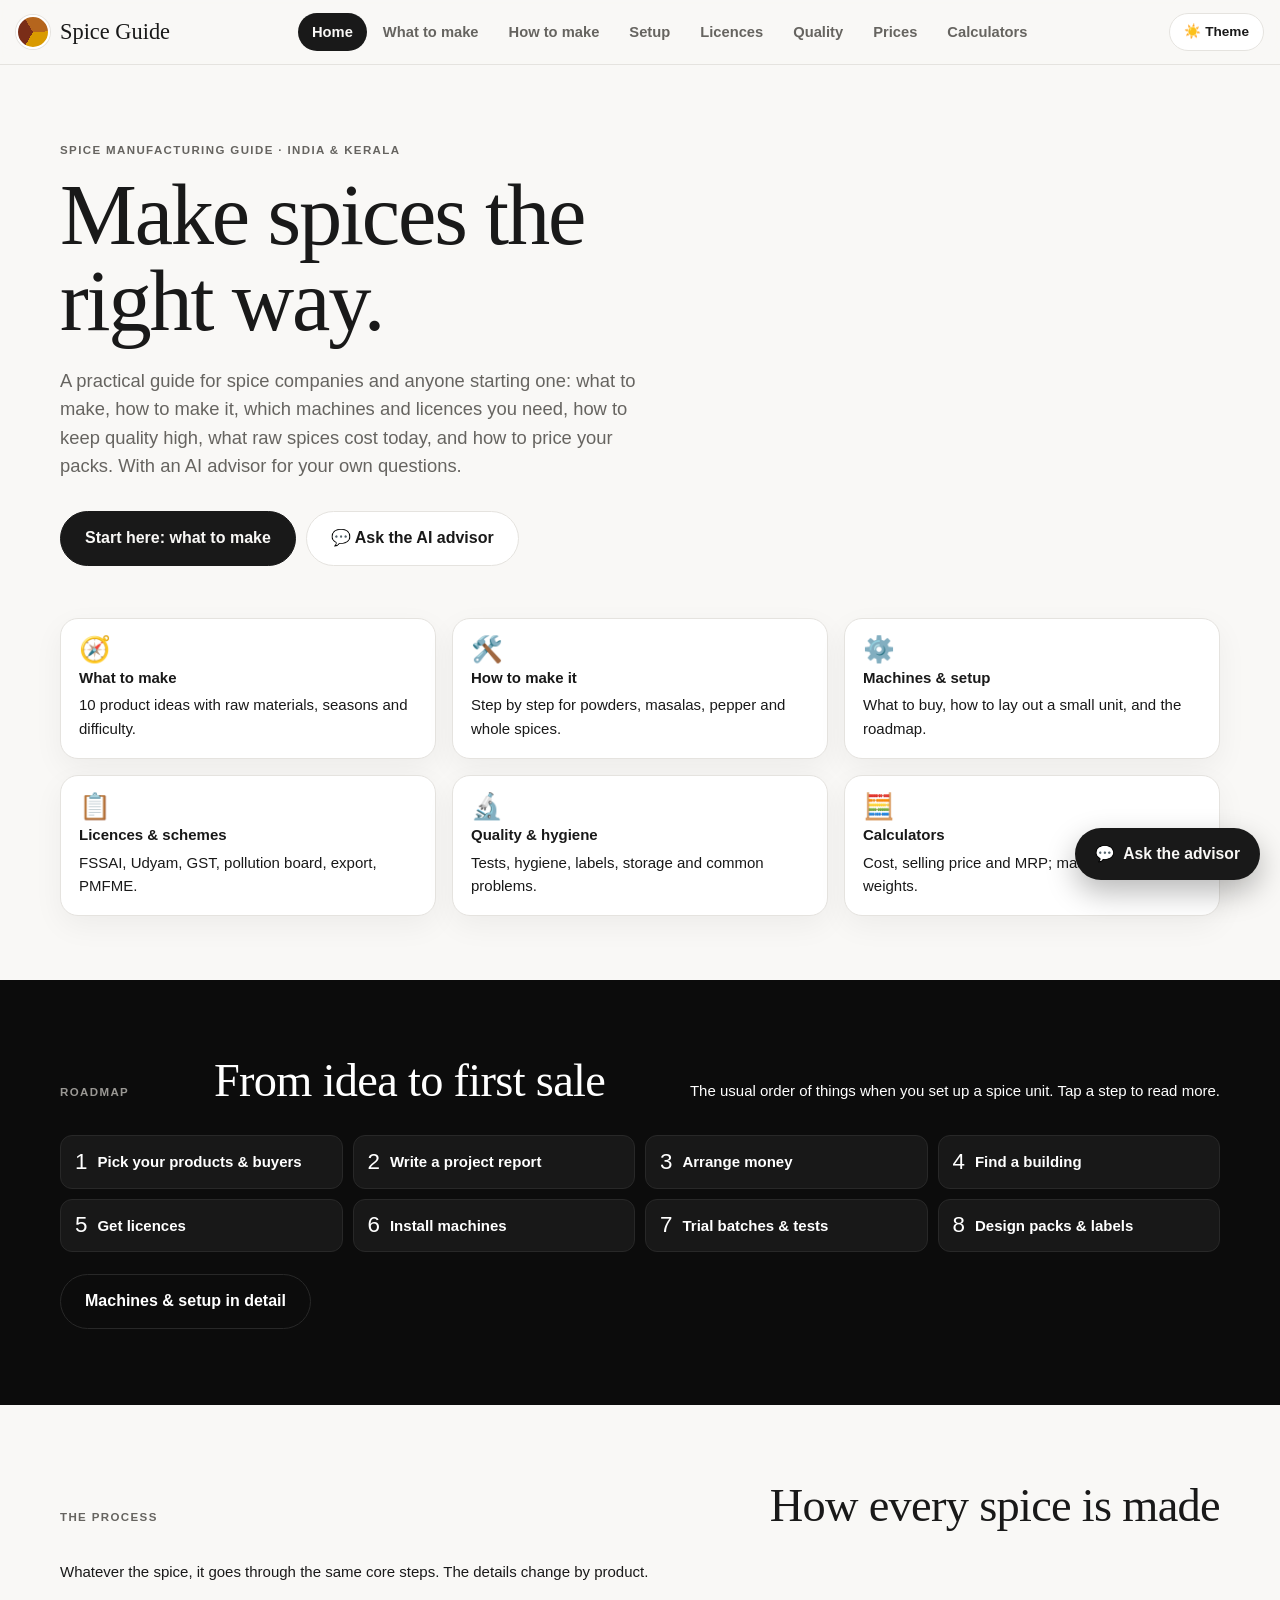
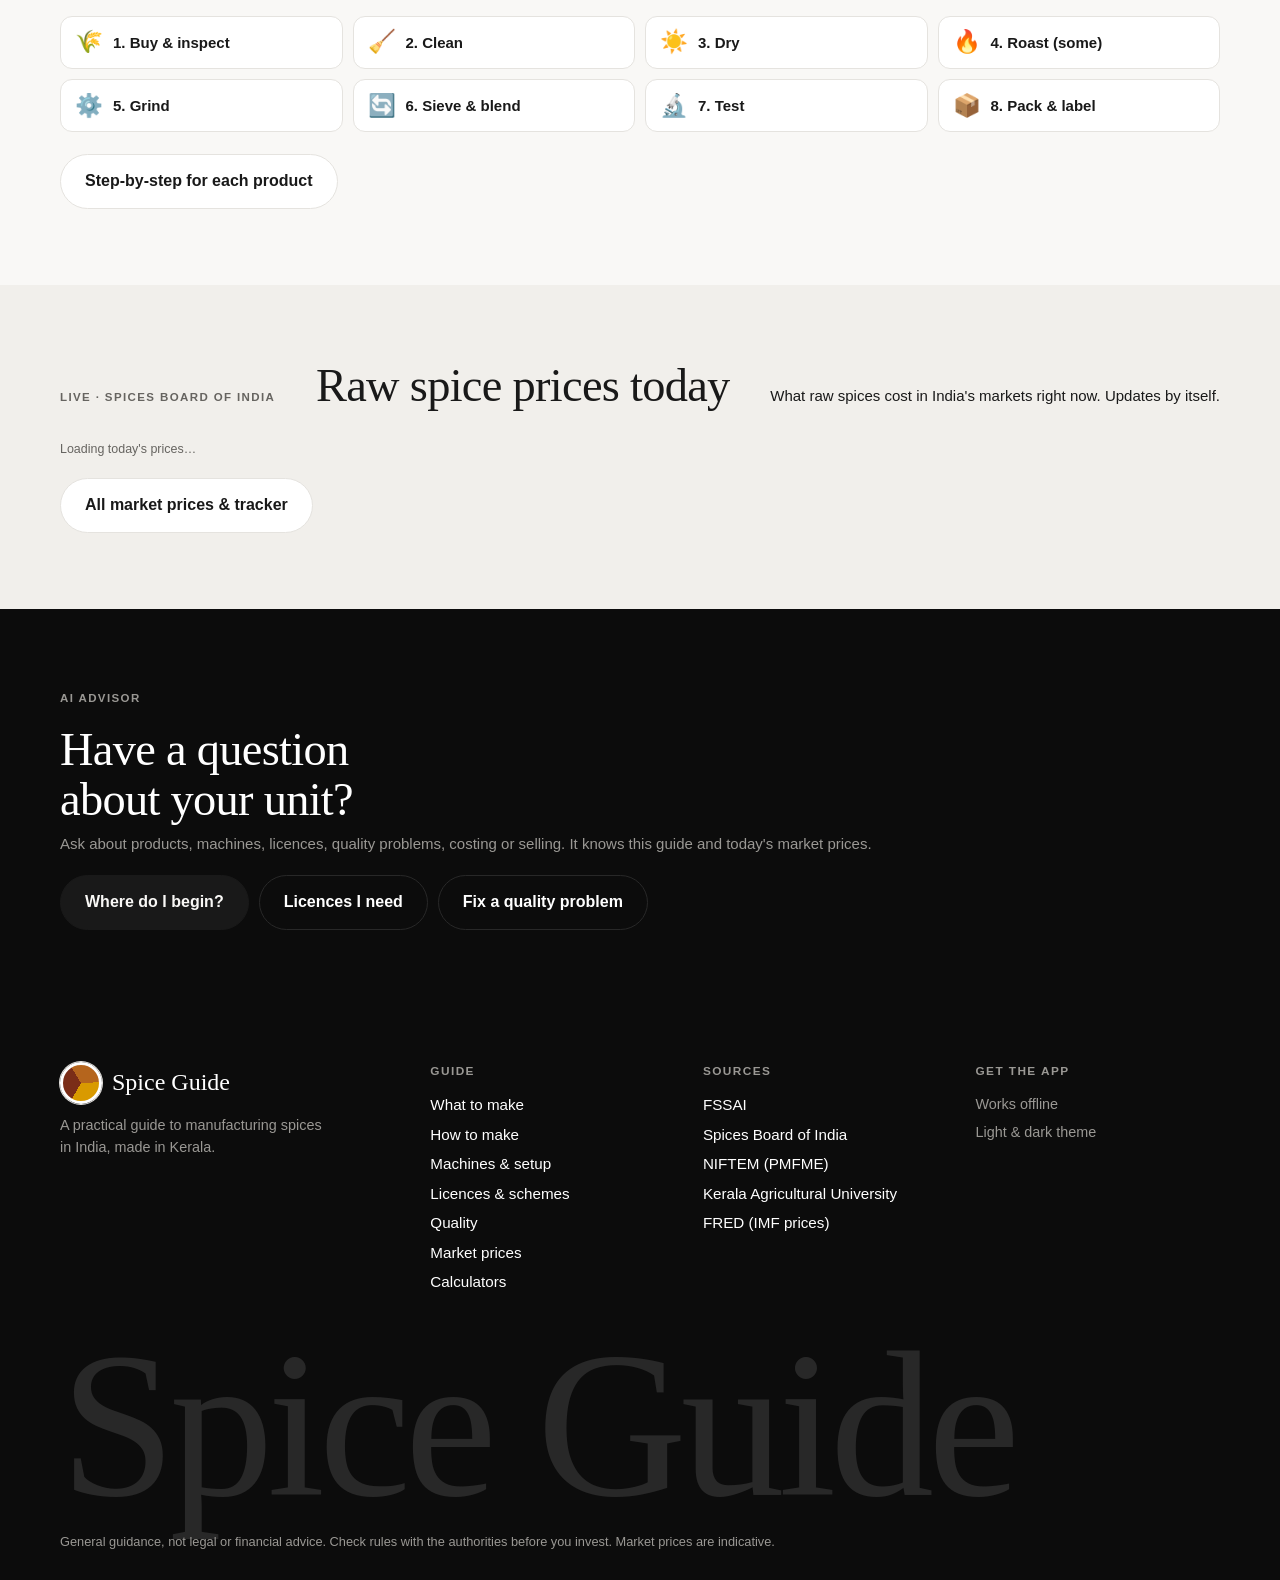
==== commit b963c731: "Turn the site into a spice manufacturing guide with an AI advisor - Remove the company storefront (p" ====
--- a/android/app/src/main/assets/index.html
+++ b/android/app/src/main/assets/index.html
@@ -1,4 +1,4 @@
-<!doctype html><html lang="en"><head><meta charset="utf-8"><meta name="viewport" content="width=device-width,initial-scale=1,viewport-fit=cover"><title>Spice company · Spices, masalas & bulk supply</title><meta name="description" content="Spice powders, blends and masalas, whole spices, and bulk and export supply from Kerala."><meta name="theme-color" content="#8a4b0f"><link rel="manifest" href="manifest.webmanifest"><link rel="apple-touch-icon" href="apple-touch-icon.png"><link rel="icon" href="icon-192.png"><meta name="apple-mobile-web-app-capable" content="yes"><meta name="mobile-web-app-capable" content="yes"><style>:root{padding-top:env(safe-area-inset-top,0px)}body{margin:0}img{max-width:100%}[hidden]{display:none!important}</style><style>/* Layout: Neutrix-style site. Sticky top bar, then one of three pages (Home landing with alternating light and dark bands, Spices library + sheet, Explore charts), a big dark footer, and a floating chat panel on every page. */
+<!doctype html><html lang="en"><head><meta charset="utf-8"><meta name="viewport" content="width=device-width,initial-scale=1,viewport-fit=cover"><title>Spice Guide · How to manufacture spices</title><meta name="description" content="A practical guide to spice manufacturing in India: what to make, how to make it, machines, licences, quality, market prices and costing, with an AI advisor."><meta name="theme-color" content="#8a4b0f"><link rel="manifest" href="manifest.webmanifest"><link rel="apple-touch-icon" href="apple-touch-icon.png"><link rel="icon" href="icon-192.png"><meta name="apple-mobile-web-app-capable" content="yes"><meta name="mobile-web-app-capable" content="yes"><style>:root{padding-top:env(safe-area-inset-top,0px)}body{margin:0}img{max-width:100%}[hidden]{display:none!important}</style><style>/* Layout: Neutrix-style site. Sticky top bar, then one of three pages (Home landing with alternating light and dark bands, Spices library + sheet, Explore charts), a big dark footer, and a floating chat panel on every page. */
 :root {
   --bg: #f9f8f6;
   --surface: #ffffff;
@@ -681,6 +681,56 @@
   .stepm { padding: 10px; gap: 8px; font-size: .88rem; }
 }
 #catCards { grid-template-columns: repeat(auto-fit, minmax(200px, 1fr)); }
+/* ---------- Manufacturing guide ---------- */
+.gcard { text-align: left; cursor: pointer; font: inherit; color: inherit; display: flex; flex-direction: column; gap: 4px; }
+.gcard:hover { border-color: var(--fg); }
+.gcard .si { font-size: 1.6rem; }
+#v-guide .pblk + .pblk { border-top: 1px solid var(--line); padding-top: 18px; }
+.idea-grid { display: grid; grid-template-columns: repeat(auto-fill, minmax(280px, 1fr)); gap: 12px; margin-top: 8px; }
+.idea { border: 1px solid var(--line); border-radius: var(--r); padding: 14px; display: flex; flex-direction: column; gap: 6px; background: var(--surface); }
+.idea p { margin: 0; font-size: .88rem; }
+.idea .ikv span { color: var(--muted); font-weight: 600; }
+.idea .btn-lg { align-self: flex-start; margin-top: auto; }
+.itop { display: flex; justify-content: space-between; gap: 8px; align-items: flex-start; }
+.itop b { font-size: 1.05rem; }
+.lvl { font-size: .72rem; border-radius: 999px; padding: 2px 8px; white-space: nowrap; border: 1px solid var(--line); }
+.lvl.l1 { color: #0a7d0a; border-color: currentColor; } .lvl.l2 { color: var(--spice); border-color: currentColor; } .lvl.l3 { color: #c2362f; border-color: currentColor; }
+.glist { margin: 6px 0 0; padding-left: 20px; } .glist li { margin: 4px 0; }
+.qchip.on { background: var(--fg); color: var(--bg); border-color: var(--fg); }
+.step .si { width: 30px; height: 30px; border-radius: 50%; background: var(--spice-soft); color: var(--spice); display: grid; place-items: center; font-size: .9rem; font-weight: 700; }
+.steps.one { grid-template-columns: 1fr; }
+.mrow { border-top: 1px solid var(--line); padding: 10px 0; display: grid; grid-template-columns: minmax(0, 1fr) auto; gap: 2px 12px; }
+.mrow p { grid-column: 1 / -1; margin: 2px 0 0; color: var(--muted); font-size: .9rem; }
+.mrow .srclink { grid-column: 1 / -1; margin-top: 2px; }
+.need { font-size: .74rem; border: 1px solid var(--line); border-radius: 999px; padding: 2px 9px; align-self: start; white-space: nowrap; }
+.need.n-essential { border-color: var(--spice); color: var(--spice); }
+.rtable { display: grid; gap: 6px; margin: 8px 0; }
+.rrow { display: grid; grid-template-columns: minmax(0, 1fr) 90px 36px; gap: 6px; }
+.rrow input, .inl input, .cform input, .cform select { border: 1px solid var(--line); border-radius: 8px; padding: 7px 9px; background: var(--bg); color: var(--fg); font: inherit; width: 100%; min-width: 0; }
+.inl { display: inline-flex; align-items: center; gap: 8px; font-weight: 600; } .inl input { width: 100px; }
+.rout table, .cres table { width: 100%; border-collapse: collapse; font-size: .9rem; }
+.rout th, .rout td, .cres th, .cres td { text-align: left; padding: 7px 8px; border-bottom: 1px solid var(--line); font-variant-numeric: tabular-nums; }
+.cform { display: grid; grid-template-columns: repeat(auto-fill, minmax(230px, 1fr)); gap: 12px; margin: 10px 0 16px; }
+.cform label { display: grid; gap: 4px; font-size: .86rem; font-weight: 600; }
+.cform label em { font-style: normal; font-weight: 400; color: var(--muted); font-size: .78rem; }
+.cform .wide { grid-column: 1 / -1; }
+.uin { display: flex; align-items: center; gap: 6px; } .uin small { color: var(--muted); white-space: nowrap; }
+.lblx { font-size: .86rem; font-weight: 600; display: block; margin-bottom: 6px; }
+.packcost { display: flex; gap: 10px; flex-wrap: wrap; }
+.packcost label { display: flex; align-items: center; gap: 4px; font-weight: 400; } .packcost input { width: 74px; }
+.cbig { font-size: 1.2rem; font-weight: 700; margin: 0 0 4px; }
+@media (max-width: 600px) { .rrow input, .inl input, .cform input, .cform select { font-size: 16px; } .rrow { grid-template-columns: minmax(0, 1fr) 76px 36px; } }
+.nav-brand span:last-child { white-space: nowrap; }
+.cform label { align-content: start; }
+@media (max-width: 1420px) { #netStatus { display: none; } }
+.stepm.light { background: var(--surface); color: var(--fg); border-color: var(--line); cursor: default; }
+.pbody > *, .pblk > * { min-width: 0; }
+#gBody .qchip { white-space: normal; text-align: left; }
+.cform { grid-template-columns: repeat(auto-fill, minmax(min(230px, 100%), 1fr)); }
+.idea-grid { grid-template-columns: repeat(auto-fill, minmax(min(280px, 100%), 1fr)); }
+.packcost input { width: 64px; }
+.cres .tw, .rout .tw, .qtable { overflow-x: auto; max-width: 100%; }
+@media (max-width: 600px) { .cres th, .cres td, .rout th, .rout td { padding: 6px 5px; font-size: .8rem; } }
 </style><script>/**
  * marked v18.0.10 - a markdown parser
  * Copyright (c) 2018-2026, MarkedJS. (MIT License)
@@ -766,17 +816,18 @@
 !function(t,e){"object"==typeof exports&&"undefined"!=typeof module?module.exports=e():"function"==typeof define&&define.amd?define(e):(t="undefined"!=typeof globalThis?globalThis:t||self).DOMPurify=e()}(this,function(){"use strict";function t(t,e){(null==e||e>t.length)&&(e=t.length);for(var n=0,o=Array(e);n<e;n++)o[n]=t[n];return o}function e(e,n){return function(t){if(Array.isArray(t))return t}(e)||function(t,e){var n=null==t?null:"undefined"!=typeof Symbol&&t[Symbol.iterator]||t["@@iterator"];if(null!=n){var o,r,i,a,l=[],c=!0,s=!1;try{if(i=(n=n.call(t)).next,0===e);else for(;!(c=(o=i.call(n)).done)&&(l.push(o.value),l.length!==e);c=!0);}catch(t){s=!0,r=t}finally{try{if(!c&&null!=n.return&&(a=n.return(),Object(a)!==a))return}finally{if(s)throw r}}return l}}(e,n)||function(e,n){if(e){if("string"==typeof e)return t(e,n);var o={}.toString.call(e).slice(8,-1);return"Object"===o&&e.constructor&&(o=e.constructor.name),"Map"===o||"Set"===o?Array.from(e):"Arguments"===o||/^(?:Ui|I)nt(?:8|16|32)(?:Clamped)?Array$/.test(o)?t(e,n):void 0}}(e,n)||function(){throw new TypeError("Invalid attempt to destructure non-iterable instance.\nIn order to be iterable, non-array objects must have a [Symbol.iterator]() method.")}()}const n=Object.entries,o=Object.setPrototypeOf,r=Object.isFrozen,i=Object.getPrototypeOf,a=Object.getOwnPropertyDescriptor;let l=Object.freeze,c=Object.seal,s=Object.create,u="undefined"!=typeof Reflect&&Reflect,f=u.apply,p=u.construct;l||(l=function(t){return t}),c||(c=function(t){return t}),f||(f=function(t,e){for(var n=arguments.length,o=new Array(n>2?n-2:0),r=2;r<n;r++)o[r-2]=arguments[r];return t.apply(e,o)}),p||(p=function(t){for(var e=arguments.length,n=new Array(e>1?e-1:0),o=1;o<e;o++)n[o-1]=arguments[o];return new t(...n)});const m=L(Array.prototype.forEach),d=L(Array.prototype.lastIndexOf),h=L(Array.prototype.pop),y=L(Array.prototype.push),g=L(Array.prototype.splice),b=Array.isArray,S=L(String.prototype.toLowerCase),T=L(String.prototype.toString),A=L(String.prototype.match),E=L(String.prototype.replace),w=L(String.prototype.indexOf),v=L(String.prototype.trim),O=L(Number.prototype.toString),x=L(Boolean.prototype.toString),N="undefined"==typeof BigInt?null:L(BigInt.prototype.toString),_="undefined"==typeof Symbol?null:L(Symbol.prototype.toString),D=L(Object.prototype.hasOwnProperty),R=L(Object.prototype.toString),k=L(RegExp.prototype.test),C=(I=TypeError,function(){for(var t=arguments.length,e=new Array(t),n=0;n<t;n++)e[n]=arguments[n];return p(I,e)});var I;function L(t){return function(e){e instanceof RegExp&&(e.lastIndex=0);for(var n=arguments.length,o=new Array(n>1?n-1:0),r=1;r<n;r++)o[r-1]=arguments[r];return f(t,e,o)}}function z(t,e){let n=arguments.length>2&&void 0!==arguments[2]?arguments[2]:S;if(o&&o(t,null),!b(e))return t;let i=e.length;for(;i--;){let o=e[i];if("string"==typeof o){const t=n(o);t!==o&&(r(e)||(e[i]=t),o=t)}t[o]=!0}return t}function M(t){for(let e=0;e<t.length;e++){D(t,e)||(t[e]=null)}return t}function P(t){const o=s(null);for(const i of n(t)){var r=e(i,2);const n=r[0],a=r[1];D(t,n)&&(b(a)?o[n]=M(a):a&&"object"==typeof a&&a.constructor===Object?o[n]=P(a):o[n]=a)}return o}function U(t,e){for(;null!==t;){const n=a(t,e);if(n){if(n.get)return L(n.get);if("function"==typeof n.value)return L(n.value)}t=i(t)}return function(){return null}}const F=l(["a","abbr","acronym","address","area","article","aside","audio","b","bdi","bdo","big","blink","blockquote","body","br","button","canvas","caption","center","cite","code","col","colgroup","content","data","datalist","dd","decorator","del","details","dfn","dialog","dir","div","dl","dt","element","em","fieldset","figcaption","figure","font","footer","form","h1","h2","h3","h4","h5","h6","head","header","hgroup","hr","html","i","img","input","ins","kbd","label","legend","li","main","map","mark","marquee","menu","menuitem","meter","nav","nobr","ol","optgroup","option","output","p","picture","pre","progress","q","rp","rt","ruby","s","samp","search","section","select","shadow","slot","small","source","spacer","span","strike","strong","style","sub","summary","sup","table","tbody","td","template","textarea","tfoot","th","thead","time","tr","track","tt","u","ul","var","video","wbr"]),H=l(["svg","a","altglyph","altglyphdef","altglyphitem","animatecolor","animatemotion","animatetransform","circle","clippath","defs","desc","ellipse","enterkeyhint","exportparts","filter","font","g","glyph","glyphref","hkern","image","inputmode","line","lineargradient","marker","mask","metadata","mpath","part","path","pattern","polygon","polyline","radialgradient","rect","stop","style","switch","symbol","text","textpath","title","tref","tspan","view","vkern"]),j=l(["feBlend","feColorMatrix","feComponentTransfer","feComposite","feConvolveMatrix","feDiffuseLighting","feDisplacementMap","feDistantLight","feDropShadow","feFlood","feFuncA","feFuncB","feFuncG","feFuncR","feGaussianBlur","feImage","feMerge","feMergeNode","feMorphology","feOffset","fePointLight","feSpecularLighting","feSpotLight","feTile","feTurbulence"]),B=l(["animate","color-profile","cursor","discard","font-face","font-face-format","font-face-name","font-face-src","font-face-uri","foreignobject","hatch","hatchpath","mesh","meshgradient","meshpatch","meshrow","missing-glyph","script","set","solidcolor","unknown","use"]),W=l(["math","menclose","merror","mfenced","mfrac","mglyph","mi","mlabeledtr","mmultiscripts","mn","mo","mover","mpadded","mphantom","mroot","mrow","ms","mspace","msqrt","mstyle","msub","msup","msubsup","mtable","mtd","mtext","mtr","munder","munderover","mprescripts"]),Y=l(["maction","maligngroup","malignmark","mlongdiv","mscarries","mscarry","msgroup","mstack","msline","msrow","semantics","annotation","annotation-xml","mprescripts","none"]),G=l(["#text"]),q=l(["accept","action","align","alt","autocapitalize","autocomplete","autopictureinpicture","autoplay","background","bgcolor","border","capture","cellpadding","cellspacing","checked","cite","class","clear","color","cols","colspan","command","commandfor","controls","controlslist","coords","crossorigin","datetime","decoding","default","dir","disabled","disablepictureinpicture","disableremoteplayback","download","draggable","enctype","enterkeyhint","exportparts","face","for","headers","height","hidden","high","href","hreflang","id","inert","inputmode","integrity","ismap","kind","label","lang","list","loading","loop","low","max","maxlength","media","method","min","minlength","multiple","muted","name","nonce","noshade","novalidate","nowrap","open","optimum","part","pattern","placeholder","playsinline","popover","popovertarget","popovertargetaction","poster","preload","pubdate","radiogroup","readonly","rel","required","rev","reversed","role","rows","rowspan","spellcheck","scope","selected","shape","size","sizes","slot","span","srclang","start","src","srcset","step","style","summary","tabindex","title","translate","type","usemap","valign","value","width","wrap","xmlns"]),$=l(["accent-height","accumulate","additive","alignment-baseline","amplitude","ascent","attributename","attributetype","azimuth","basefrequency","baseline-shift","begin","bias","by","class","clip","clippathunits","clip-path","clip-rule","color","color-interpolation","color-interpolation-filters","color-profile","color-rendering","cx","cy","d","dx","dy","diffuseconstant","direction","display","divisor","dominant-baseline","dur","edgemode","elevation","end","exponent","fill","fill-opacity","fill-rule","filter","filterunits","flood-color","flood-opacity","font-family","font-size","font-size-adjust","font-stretch","font-style","font-variant","font-weight","fx","fy","g1","g2","glyph-name","glyphref","gradientunits","gradienttransform","height","href","id","image-rendering","in","in2","intercept","k","k1","k2","k3","k4","kerning","keypoints","keysplines","keytimes","lang","lengthadjust","letter-spacing","kernelmatrix","kernelunitlength","lighting-color","local","marker-end","marker-mid","marker-start","markerheight","markerunits","markerwidth","maskcontentunits","maskunits","max","mask","mask-type","media","method","mode","min","name","numoctaves","offset","operator","opacity","order","orient","orientation","origin","overflow","paint-order","path","pathlength","patterncontentunits","patterntransform","patternunits","pointer-events","points","preservealpha","preserveaspectratio","primitiveunits","r","rx","ry","radius","refx","refy","repeatcount","repeatdur","restart","result","rotate","scale","seed","shape-rendering","slope","specularconstant","specularexponent","spreadmethod","startoffset","stddeviation","stitchtiles","stop-color","stop-opacity","stroke-dasharray","stroke-dashoffset","stroke-linecap","stroke-linejoin","stroke-miterlimit","stroke-opacity","stroke","stroke-width","style","surfacescale","systemlanguage","tabindex","tablevalues","targetx","targety","transform","transform-origin","text-anchor","text-decoration","text-orientation","text-rendering","textlength","type","u1","u2","unicode","values","vector-effect","viewbox","visibility","version","vert-adv-y","vert-origin-x","vert-origin-y","width","word-spacing","wrap","writing-mode","xchannelselector","ychannelselector","x","x1","x2","xmlns","y","y1","y2","z","zoomandpan"]),X=l(["accent","accentunder","align","bevelled","close","columnalign","columnlines","columnspacing","columnspan","denomalign","depth","dir","display","displaystyle","encoding","fence","frame","height","href","id","largeop","length","linethickness","lquote","lspace","mathbackground","mathcolor","mathsize","mathvariant","maxsize","minsize","movablelimits","notation","numalign","open","rowalign","rowlines","rowspacing","rowspan","rspace","rquote","scriptlevel","scriptminsize","scriptsizemultiplier","selection","separator","separators","stretchy","subscriptshift","supscriptshift","symmetric","voffset","width","xmlns"]),K=l(["xlink:href","xml:id","xlink:title","xml:space","xmlns:xlink"]),V=c(/{{[\w\W]*|^[\w\W]*}}/g),Z=c(/<%[\w\W]*|^[\w\W]*%>/g),J=c(/\${[\w\W]*/g),Q=c(/^data-[\-\w.\u00B7-\uFFFF]+$/),tt=c(/^aria-[\-\w]+$/),et=c(/^(?:(?:(?:f|ht)tps?|mailto|tel|callto|sms|cid|xmpp|matrix):|[^a-z]|[a-z+.\-]+(?:[^a-z+.\-:]|$))/i),nt=c(/^(?:\w+script|data):/i),ot=c(/[\u0000-\u0020\u00A0\u1680\u180E\u2000-\u2029\u205F\u3000]/g),rt=c(/^html$/i),it=c(/^[a-z][.\w]*(-[.\w]+)+$/i),at=c(/<[/\w!]/g),lt=c(/<[/\w]/g),ct=c(/<\/no(script|embed|frames)/i),st=c(/\/>/i),ut=1,ft=3,pt=7,mt=8,dt=9,ht=11,yt=["style","script","xmp","iframe","noembed","noframes","plaintext","noscript"],gt=l(z({},yt)),bt=function(){const t={};return m(yt,e=>{t[e]=c(new RegExp("</"+e+"(?=[\\t\\n\\f\\r />])","i"))}),l(t)}(),St=function(){return"undefined"==typeof window?null:window},Tt=function(t,e,n,o){return D(t,e)&&b(t[e])?z(o.base?P(o.base):{},t[e],o.transform):n},At=function(t,e,n){const o=D(t,e)?t[e]:void 0;return o&&"object"==typeof o?P(o):n()};var Et=function t(){let e=arguments.length>0&&void 0!==arguments[0]?arguments[0]:St();const o=e=>t(e);if(o.version="3.4.14",o.removed=[],!e||!e.document||e.document.nodeType!==dt||!e.Element)return o.isSupported=!1,o;let r=e.document;const i=r,a=i.currentScript;e.DocumentFragment;const u=e.HTMLTemplateElement,f=e.Node,p=e.Element,I=e.NodeFilter,L=e.NamedNodeMap;void 0===L&&(e.NamedNodeMap||e.MozNamedAttrMap),e.HTMLFormElement;const M=e.DOMParser,yt=e.trustedTypes,Et=p.prototype,wt=U(Et,"cloneNode"),vt=U(Et,"remove"),Ot=U(Et,"nextSibling"),xt=U(Et,"childNodes"),Nt=U(Et,"parentNode"),_t=U(Et,"shadowRoot"),Dt=U(Et,"attributes"),Rt=f&&f.prototype?U(f.prototype,"nodeType"):null,kt=f&&f.prototype?U(f.prototype,"nodeName"):null,Ct=f&&f.prototype?U(f.prototype,"ownerDocument"):null,It=function(t){return Rt?Rt(t):t.nodeType},Lt=function(t){return kt?kt(t):t.nodeName};if("function"==typeof u){const t=r.createElement("template");t.content&&t.content.ownerDocument&&(r=t.content.ownerDocument)}let zt,Mt,Pt="",Ut=!1,Ft=0;const Ht=function(){if(Ft>0)throw C('A configured TRUSTED_TYPES_POLICY callback (createHTML or createScriptURL) must not call DOMPurify.sanitize, as that causes infinite recursion. Do not pass a policy whose callbacks wrap DOMPurify as TRUSTED_TYPES_POLICY; see the "DOMPurify and Trusted Types" section of the README.')},jt=function(t){Ht(),Ft++;try{return zt.createHTML(t)}finally{Ft--}},Bt=function(){return Ut||(Mt=function(t,e){if("object"!=typeof t||"function"!=typeof t.createPolicy)return null;let n=null;const o="data-tt-policy-suffix";e&&e.hasAttribute(o)&&(n=e.getAttribute(o));const r="dompurify"+(n?"#"+n:"");try{return t.createPolicy(r,{createHTML:t=>t,createScriptURL:t=>t})}catch(t){return console.warn("TrustedTypes policy "+r+" could not be created."),null}}(yt,a),Ut=!0),Mt},Wt=r,Yt=Wt.implementation,Gt=Wt.createNodeIterator,qt=Wt.createDocumentFragment,$t=Wt.getElementsByTagName,Xt=i.importNode;let Kt={afterSanitizeAttributes:[],afterSanitizeElements:[],afterSanitizeShadowDOM:[],beforeSanitizeAttributes:[],beforeSanitizeElements:[],beforeSanitizeShadowDOM:[],uponSanitizeAttribute:[],uponSanitizeElement:[],uponSanitizeShadowNode:[]};o.isSupported="function"==typeof n&&"function"==typeof Nt&&Yt&&void 0!==Yt.createHTMLDocument;const Vt=V,Zt=Z,Jt=J,Qt=Q,te=tt,ee=nt,ne=ot,oe=it;let re=et,ie=null;const ae=z({},[...F,...H,...j,...W,...G]);let le=null;const ce=z({},[...q,...$,...X,...K]);let se=Object.seal(s(null,{tagNameCheck:{writable:!0,configurable:!1,enumerable:!0,value:null},attributeNameCheck:{writable:!0,configurable:!1,enumerable:!0,value:null},allowCustomizedBuiltInElements:{writable:!0,configurable:!1,enumerable:!0,value:!1}})),ue=null,fe=null;const pe=Object.seal(s(null,{tagCheck:{writable:!0,configurable:!1,enumerable:!0,value:null},attributeCheck:{writable:!0,configurable:!1,enumerable:!0,value:null}}));let me=!0,de=!0,he=!1,ye=!0,ge=!1,be=!0,Se=!1,Te=!1,Ae=null,Ee=null,we=!1,ve=!1,Oe=!1,xe=!1,Ne=!0,_e=!1;const De="user-content-";let Re=!0,ke=!1,Ce={},Ie=null;const Le=z({},["annotation-xml","audio","colgroup","desc","foreignobject","head","iframe","math","mi","mn","mo","ms","mtext","noembed","noframes","noscript","plaintext","script","selectedcontent","style","svg","template","thead","title","video","xmp"]);let ze=null;const Me=z({},["audio","video","img","source","image","track"]);let Pe=null;const Ue=z({},["alt","class","for","id","label","name","pattern","placeholder","role","summary","title","value","style","xmlns"]),Fe="http://www.w3.org/1998/Math/MathML",He="http://www.w3.org/2000/svg",je="http://www.w3.org/1999/xhtml";let Be=je,We=!1,Ye=null;const Ge=z({},[Fe,He,je],T),qe=l(["mi","mo","mn","ms","mtext"]);let $e=z({},qe);const Xe=l(["annotation-xml"]);let Ke=z({},Xe);const Ve=z({},["title","style","font","a","script"]);let Ze=null;const Je=["application/xhtml+xml","text/html"];let Qe=null,tn=null;const en=r.createElement("form"),nn=function(t){return t instanceof RegExp||t instanceof Function},on=function(){let t=arguments.length>0&&void 0!==arguments[0]?arguments[0]:{};if(tn&&tn===t)return;t&&"object"==typeof t||(t={}),t=P(t),Ze=-1===Je.indexOf(t.PARSER_MEDIA_TYPE)?"text/html":t.PARSER_MEDIA_TYPE,Qe="application/xhtml+xml"===Ze?T:S,ie=Tt(t,"ALLOWED_TAGS",ae,{transform:Qe}),le=Tt(t,"ALLOWED_ATTR",ce,{transform:Qe}),Ye=Tt(t,"ALLOWED_NAMESPACES",Ge,{transform:T}),Pe=Tt(t,"ADD_URI_SAFE_ATTR",Ue,{transform:Qe,base:Ue}),ze=Tt(t,"ADD_DATA_URI_TAGS",Me,{transform:Qe,base:Me}),Ie=Tt(t,"FORBID_CONTENTS",Le,{transform:Qe}),ue=Tt(t,"FORBID_TAGS",P({}),{transform:Qe}),fe=Tt(t,"FORBID_ATTR",P({}),{transform:Qe}),Ce=!!D(t,"USE_PROFILES")&&(t.USE_PROFILES&&"object"==typeof t.USE_PROFILES?P(t.USE_PROFILES):t.USE_PROFILES),me=!1!==t.ALLOW_ARIA_ATTR,de=!1!==t.ALLOW_DATA_ATTR,he=t.ALLOW_UNKNOWN_PROTOCOLS||!1,ye=!1!==t.ALLOW_SELF_CLOSE_IN_ATTR,ge=t.SAFE_FOR_TEMPLATES||!1,be=!1!==t.SAFE_FOR_XML,Se=t.WHOLE_DOCUMENT||!1,ve=t.RETURN_DOM||!1,Oe=t.RETURN_DOM_FRAGMENT||!1,xe=t.RETURN_TRUSTED_TYPE||!1,we=t.FORCE_BODY||!1,Ne=!1!==t.SANITIZE_DOM,_e=t.SANITIZE_NAMED_PROPS||!1,Re=!1!==t.KEEP_CONTENT,ke=t.IN_PLACE||!1,re=function(t){try{return k(t,""),!0}catch(t){return!1}}(t.ALLOWED_URI_REGEXP)?t.ALLOWED_URI_REGEXP:et,Be="string"==typeof t.NAMESPACE?t.NAMESPACE:je,$e=At(t,"MATHML_TEXT_INTEGRATION_POINTS",()=>z({},qe)),Ke=At(t,"HTML_INTEGRATION_POINTS",()=>z({},Xe));const e=At(t,"CUSTOM_ELEMENT_HANDLING",()=>s(null));if(se=s(null),D(e,"tagNameCheck")&&nn(e.tagNameCheck)&&(se.tagNameCheck=e.tagNameCheck),D(e,"attributeNameCheck")&&nn(e.attributeNameCheck)&&(se.attributeNameCheck=e.attributeNameCheck),D(e,"allowCustomizedBuiltInElements")&&"boolean"==typeof e.allowCustomizedBuiltInElements&&(se.allowCustomizedBuiltInElements=e.allowCustomizedBuiltInElements),c(se),ge&&(de=!1),Oe&&(ve=!0),Ce&&(ie=z({},G),le=s(null),!0===Ce.html&&(z(ie,F),z(le,q)),!0===Ce.svg&&(z(ie,H),z(le,$),z(le,K)),!0===Ce.svgFilters&&(z(ie,j),z(le,$),z(le,K)),!0===Ce.mathMl&&(z(ie,W),z(le,X),z(le,K))),pe.tagCheck=null,pe.attributeCheck=null,D(t,"ADD_TAGS")&&("function"==typeof t.ADD_TAGS?pe.tagCheck=t.ADD_TAGS:b(t.ADD_TAGS)&&(ie===ae&&(ie=P(ie)),z(ie,t.ADD_TAGS,Qe))),D(t,"ADD_ATTR")&&("function"==typeof t.ADD_ATTR?pe.attributeCheck=t.ADD_ATTR:b(t.ADD_ATTR)&&(le===ce&&(le=P(le)),z(le,t.ADD_ATTR,Qe))),D(t,"ADD_FORBID_CONTENTS")&&b(t.ADD_FORBID_CONTENTS)&&(Ie===Le&&(Ie=P(Ie)),z(Ie,t.ADD_FORBID_CONTENTS,Qe)),Re&&(ie["#text"]=!0),Se&&z(ie,["html","head","body"]),ie.table&&(z(ie,["tbody"]),delete ue.tbody),t.TRUSTED_TYPES_POLICY){if("function"!=typeof t.TRUSTED_TYPES_POLICY.createHTML)throw C('TRUSTED_TYPES_POLICY configuration option must provide a "createHTML" hook.');if("function"!=typeof t.TRUSTED_TYPES_POLICY.createScriptURL)throw C('TRUSTED_TYPES_POLICY configuration option must provide a "createScriptURL" hook.');const e=zt;zt=t.TRUSTED_TYPES_POLICY;try{Pt=jt("")}catch(t){throw zt=e,t}}else null===t.TRUSTED_TYPES_POLICY?(zt=void 0,Pt=""):(void 0===zt&&(zt=Bt()),zt&&"string"==typeof Pt&&(Pt=jt("")));l&&l(t),tn=t},rn=z({},[...H,...j,...B]),an=z({},[...W,...Y]),ln=function(t){let e=Nt(t);e&&e.tagName||(e={namespaceURI:Be,tagName:"template"});const n=S(t.tagName),o=S(e.tagName);return!!Ye[t.namespaceURI]&&(t.namespaceURI===He?function(t,e,n){return e.namespaceURI===je?"svg"===t:e.namespaceURI===Fe?"svg"===t&&("annotation-xml"===n||$e[n]):Boolean(rn[t])}(n,e,o):t.namespaceURI===Fe?function(t,e,n){return e.namespaceURI===je?"math"===t:e.namespaceURI===He?"math"===t&&Ke[n]:Boolean(an[t])}(n,e,o):t.namespaceURI===je?function(t,e,n){return!(e.namespaceURI===He&&!Ke[n])&&!(e.namespaceURI===Fe&&!$e[n])&&!an[t]&&(Ve[t]||!rn[t])}(n,e,o):!("application/xhtml+xml"!==Ze||!Ye[t.namespaceURI]))},cn=function(t){y(o.removed,{element:t});try{Nt(t).removeChild(t)}catch(e){if(vt(t),!Nt(t))throw C("a node selected for removal could not be detached from its tree and cannot be safely returned; refusing to sanitize in place")}},sn=function(t,e,n){try{t.removeAttributeNode(e)}catch(e){try{t.removeAttribute(n)}catch(t){}}},un=function(t){mn(t);const e=xt(t);if(e){const t=[];m(e,e=>{y(t,e)}),m(t,t=>{try{vt(t)}catch(t){}})}const n=Dt(t);if(n)for(let e=n.length-1;e>=0;--e){const o=n[e],r=o&&o.name;"string"==typeof r&&sn(t,o,r)}},fn=function(t,e,n){if(!n)try{n=e.getAttributeNode(t)}catch(t){n=null}y(o.removed,{attribute:n||null,from:e});try{n?e.removeAttributeNode(n):e.removeAttribute(t)}catch(n){try{e.removeAttribute(t)}catch(t){}}if("is"===t)if(ve||Oe)try{cn(e)}catch(t){}else try{e.setAttribute(t,"")}catch(t){}},pn=function(t){const e=Dt(t);if(e)for(let n=e.length-1;n>=0;--n){const o=e[n],r=o&&o.name;"string"!=typeof r||le[Qe(r)]||sn(t,o,r)}},mn=function(t){const e=[t];for(;e.length>0;){const t=e.pop();It(t)===ut&&pn(t);const n=xt(t);if(n)for(let t=n.length-1;t>=0;--t)e.push(n[t])}},dn=function(t,e){return!!be&&("patchsrc"===t||"for"===t&&"label"!==e&&"output"!==e)},hn=function(t){let e=null,n=null;if(we)t="<remove></remove>"+t;else{const e=A(t,/^[\r\n\t ]+/);n=e&&e[0]}"application/xhtml+xml"===Ze&&Be===je&&(t='<html xmlns="http://www.w3.org/1999/xhtml"><head></head><body>'+t+"</body></html>");const o=zt?jt(t):t;if(Be===je)try{e=(new M).parseFromString(o,Ze)}catch(t){}if(!e||!e.documentElement){e=Yt.createDocument(Be,"template",null);try{e.documentElement.innerHTML=We?Pt:o}catch(t){}}const i=e.body||e.documentElement;return t&&n&&i.insertBefore(r.createTextNode(n),i.childNodes[0]||null),Be===je?$t.call(e,Se?"html":"body")[0]:Se?e.documentElement:i},yn=function(t){const e=Ct?Ct(t):t.ownerDocument;return Gt.call(e||t,t,I.SHOW_ELEMENT|I.SHOW_COMMENT|I.SHOW_TEXT|I.SHOW_PROCESSING_INSTRUCTION|I.SHOW_CDATA_SECTION,null)},gn=function(t){return t=E(t,Vt," "),t=E(t,Zt," "),t=E(t,Jt," ")},bn=function(t){var e;t.normalize();const n=Ct?Ct(t):t.ownerDocument,o=Gt.call(n||t,t,I.SHOW_TEXT|I.SHOW_COMMENT|I.SHOW_CDATA_SECTION|I.SHOW_PROCESSING_INSTRUCTION,null);let r=o.nextNode();for(;r;)r.data=gn(r.data),r=o.nextNode();const i=null===(e=t.querySelectorAll)||void 0===e?void 0:e.call(t,"template");i&&m(i,t=>{Tn(t.content)&&bn(t.content)})},Sn=function(t){const e=kt?kt(t):null;return"string"==typeof e&&("form"===Qe(e)&&("string"!=typeof t.nodeName||"string"!=typeof t.textContent||"function"!=typeof t.removeChild||t.attributes!==Dt(t)||"function"!=typeof t.removeAttribute||"function"!=typeof t.setAttribute||"string"!=typeof t.namespaceURI||"function"!=typeof t.insertBefore||"function"!=typeof t.hasChildNodes||t.nodeType!==Rt(t)||t.childNodes!==xt(t)))},Tn=function(t){if(!Rt||"object"!=typeof t||null===t)return!1;try{return Rt(t)===ht}catch(t){return!1}},An=function(t){if(!Rt||"object"!=typeof t||null===t)return!1;try{return"number"==typeof Rt(t)}catch(t){return!1}};function En(t,e,n){0!==t.length&&m(t,t=>{t.call(o,e,n,tn)})}const wn=function(t,e){if(t instanceof RegExp)return k(t,e);if(t instanceof Function){for(var n=arguments.length,o=new Array(n>2?n-2:0),r=2;r<n;r++)o[r-2]=arguments[r];return Boolean(t(e,...o))}return!1},vn=function(t,e,n,o){return 0===t.length?e:e===n||e===o?P(e):e},On=function(t,e){return t!==e&&null===Nt(t)&&(ke&&mn(t),!0)},xn=function(t,e){if(En(Kt.beforeSanitizeElements,t,null),On(t,e))return!0;if(Sn(t))return cn(t),!0;const n=Qe(Lt(t));if(ie=vn(Kt.uponSanitizeElement,ie,ae,Ae),En(Kt.uponSanitizeElement,t,{tagName:n,allowedTags:ie}),On(t,e))return!0;if(function(t,e){return!!(be&&t.hasChildNodes()&&!An(t.firstElementChild)&&k(at,t.textContent)&&k(at,t.innerHTML))||!!(be&&t.namespaceURI===je&&gt[e]&&(An(t.firstElementChild)||"string"==typeof t.textContent&&k(bt[e],t.textContent)))||t.nodeType===pt||!(!be||t.nodeType!==mt||!k(lt,t.data))}(t,n))return cn(t),!0;if(ue[n]||!(pe.tagCheck instanceof Function&&pe.tagCheck(n))&&!ie[n]){const o=function(t,e,n){if(!ue[e]&&Dn(e)&&wn(se.tagNameCheck,e))return!1;if(Re&&!Ie[e]){const e=Nt(t),o=xt(t);if(o&&e)for(let r=o.length-1;r>=0;--r){const i=t===n?wt(o[r],!0):o[r];e.insertBefore(i,Ot(t))}}return cn(t),!0}(t,n,e);return!1===o&&En(Kt.afterSanitizeElements,t,null),o}if(It(t)===ut&&!ln(t))return cn(t),!0;if(("noscript"===n||"noembed"===n||"noframes"===n)&&k(ct,t.innerHTML))return cn(t),!0;if(ge&&t.nodeType===ft){const e=gn(t.textContent);t.textContent!==e&&(y(o.removed,{element:t.cloneNode()}),t.textContent=e)}return En(Kt.afterSanitizeElements,t,null),!1},Nn=function(t,e,n){if(fe[e])return!1;if(dn(e,t))return!1;if(Ne&&("id"===e||"name"===e)&&(n in r||n in en))return!1;const o=le[e]||pe.attributeCheck instanceof Function&&pe.attributeCheck(e,t);return!(!de||!k(Qt,e))||(!(!me||!k(te,e))||(o?!!Pe[e]||(!!k(re,E(n,ne,""))||(!("src"!==e&&"xlink:href"!==e&&"href"!==e||"script"===t||0!==w(n,"data:")||!ze[t])||(!(!he||k(ee,E(n,ne,"")))||!n))):Dn(t)&&wn(se.tagNameCheck,t)&&wn(se.attributeNameCheck,e,t)||"is"===e&&se.allowCustomizedBuiltInElements&&wn(se.tagNameCheck,n)))},_n=z({},["annotation-xml","color-profile","font-face","font-face-format","font-face-name","font-face-src","font-face-uri","missing-glyph"]),Dn=function(t){return!_n[S(t)]&&k(oe,t)},Rn=function(t,e,n,o){if(zt&&"object"==typeof yt&&"function"==typeof yt.getAttributeType&&!n)switch(yt.getAttributeType(t,e)){case"TrustedHTML":return jt(o);case"TrustedScriptURL":return function(t){Ht(),Ft++;try{return zt.createScriptURL(t)}finally{Ft--}}(o)}return o},kn=function(t,e,n,r){try{n?t.setAttributeNS(n,e,r):t.setAttribute(e,r),Sn(t)?cn(t):h(o.removed)}catch(n){fn(e,t)}},Cn=function(t){En(Kt.beforeSanitizeAttributes,t,null);const e=t.attributes;if(!e||Sn(t))return;le=vn(Kt.uponSanitizeAttribute,le,ce,Ee);const n={attrName:"",attrValue:"",keepAttr:!0,allowedAttributes:le,forceKeepAttr:void 0};let o=e.length;const r=Qe(t.nodeName);for(;o--;){const i=e[o],a=i.name,l=i.namespaceURI,c=i.value,s=Qe(a),u=c;let f="value"===a?u:v(u);n.attrName=s,n.attrValue=f,n.keepAttr=!0,n.forceKeepAttr=void 0,En(Kt.uponSanitizeAttribute,t,n),f=n.attrValue,!_e||"id"!==s&&"name"!==s||0===w(f,De)||(fn(a,t,i),f=De+f),be&&k(/((--!?|])>)|<\/(style|script|title|xmp|textarea|noscript|iframe|noembed|noframes)/i,f)?fn(a,t,i):"attributename"===s&&A(f,"href")?fn(a,t,i):n.forceKeepAttr||(n.keepAttr&&(ye||!k(st,f))?(ge&&(f=gn(f)),Nn(r,s,f)?(f=Rn(r,s,l,f),f!==u&&kn(t,a,l,f)):fn(a,t,i)):fn(a,t,i))}En(Kt.afterSanitizeAttributes,t,null)},In=function(t){let e=null;const n=yn(t);for(En(Kt.beforeSanitizeShadowDOM,t,null);e=n.nextNode();)if(En(Kt.uponSanitizeShadowNode,e,null),xn(e,t),Cn(e),Tn(e.content)&&In(e.content),It(e)===ut){const t=_t(e);Tn(t)&&(Ln(t),In(t))}En(Kt.afterSanitizeShadowDOM,t,null)},Ln=function(t){const e=[{node:t,shadow:null}];for(;e.length>0;){const t=e.pop();if(t.shadow){In(t.shadow);continue}const n=t.node,o=It(n)===ut,r=xt(n);if(r)for(let t=r.length-1;t>=0;--t)e.push({node:r[t],shadow:null});if(o){const t=kt?kt(n):null;if("string"==typeof t&&"template"===Qe(t)){const t=n.content;Tn(t)&&e.push({node:t,shadow:null})}}if(o){const t=_t(n);Tn(t)&&e.push({node:null,shadow:t},{node:t,shadow:null})}}};return o.sanitize=function(t){let e=arguments.length>1&&void 0!==arguments[1]?arguments[1]:{},n=null,r=null,a=null,l=null;if(We=!t,We&&(t="\x3c!--\x3e"),"string"!=typeof t&&!An(t)&&"string"!=typeof(t=function(t){switch(typeof t){case"string":return t;case"number":return O(t);case"boolean":return x(t);case"bigint":return N?N(t):"0";case"symbol":return _?_(t):"Symbol()";case"undefined":default:return R(t);case"function":case"object":{if(null===t)return R(t);const e=t,n=U(e,"toString");if("function"==typeof n){const t=n(e);return"string"==typeof t?t:R(t)}return R(t)}}}(t)))throw C("dirty is not a string, aborting");if(!o.isSupported)return t;Te?(ie=Ae,le=Ee):on(e),(Kt.uponSanitizeElement.length>0||Kt.uponSanitizeAttribute.length>0)&&(ie=P(ie)),Kt.uponSanitizeAttribute.length>0&&(le=P(le)),o.removed=[];const c=ke&&"string"!=typeof t&&An(t);if(c){!function(t){if(!be)return;const e=[t];for(;e.length>0;){const t=e.pop(),n=It(t);if(n===pt||n===mt&&k(lt,t.data)){try{vt(t)}catch(t){}continue}if(n===ut){const e=t,n=Qe(Lt(t));try{e.hasAttribute&&e.hasAttribute("patchsrc")&&e.removeAttribute("patchsrc"),e.hasAttribute&&e.hasAttribute("for")&&dn("for",n)&&e.removeAttribute("for")}catch(t){}}const o=xt(t);if(o)for(let t=o.length-1;t>=0;--t)e.push(o[t])}}(t);const e=Lt(t);if("string"==typeof e){const n=Qe(e);if(!ie[n]||ue[n])throw un(t),C("root node is forbidden and cannot be sanitized in-place")}if(Sn(t))throw un(t),C("root node is clobbered and cannot be sanitized in-place");try{Ln(t)}catch(e){throw un(t),e}}else if(An(t))n=hn("\x3c!----\x3e"),r=n.ownerDocument.importNode(t,!0),r.nodeType===ut&&"BODY"===r.nodeName||"HTML"===r.nodeName?n=r:n.appendChild(r),Ln(r);else{if(!ve&&!ge&&!Se&&-1===t.indexOf("<"))return zt&&xe?jt(t):t;if(n=hn(t),!n)return ve?null:xe?Pt:""}n&&we&&cn(n.firstChild);const s=c?t:n;try{const t=yn(s);for(;a=t.nextNode();)xn(a,s),Cn(a),Tn(a.content)&&In(a.content)}catch(e){throw c&&(un(t),m(o.removed,t=>{t.element&&mn(t.element)})),e}if(c)return m(o.removed,t=>{t.element&&mn(t.element)}),ge&&bn(t),t;if(ve){if(ge&&bn(n),Oe)for(l=qt.call(n.ownerDocument);n.firstChild;)l.appendChild(n.firstChild);else l=n;return(le.shadowroot||le.shadowrootmode)&&(l=Xt.call(i,l,!0)),l}let u=Se?n.outerHTML:n.innerHTML;return Se&&ie["!doctype"]&&n.ownerDocument&&n.ownerDocument.doctype&&n.ownerDocument.doctype.name&&k(rt,n.ownerDocument.doctype.name)&&(u="<!DOCTYPE "+n.ownerDocument.doctype.name+">\n"+u),ge&&(u=gn(u)),zt&&xe?jt(u):u},o.setConfig=function(){on(arguments.length>0&&void 0!==arguments[0]?arguments[0]:{}),Te=!0,Ae=ie,Ee=le},o.clearConfig=function(){tn=null,Te=!1,Ae=null,Ee=null,zt=Mt,Pt=""},o.isValidAttribute=function(t,e,n){tn||on({});const o=Qe(t),r=Qe(e);return Nn(o,r,n)},o.addHook=function(t,e){"function"==typeof e&&D(Kt,t)&&y(Kt[t],e)},o.removeHook=function(t,e){if(D(Kt,t)){if(void 0!==e){const n=d(Kt[t],e);return-1===n?void 0:g(Kt[t],n,1)[0]}return h(Kt[t])}},o.removeHooks=function(t){D(Kt,t)&&(Kt[t]=[])},o.removeAllHooks=function(){Kt={afterSanitizeAttributes:[],afterSanitizeElements:[],afterSanitizeShadowDOM:[],beforeSanitizeAttributes:[],beforeSanitizeElements:[],beforeSanitizeShadowDOM:[],uponSanitizeAttribute:[],uponSanitizeElement:[],uponSanitizeShadowNode:[]}},o}();return Et});
 //# sourceMappingURL=purify.min.js.map
 </script></head><body><div class="progress" id="scrollProgress" aria-hidden="true"></div>
-<div class="samplebar" id="sampleBar" hidden>Sample details shown. Parts marked <span class="ph">like this</span> are blanks to be replaced with your company's real name, contact details, pack sizes and certifications.</div>
 <header class="nav gut">
   <div class="nav-in">
-    <button class="nav-brand" type="button" id="brandBtn" aria-label="Home"><span class="mark co" aria-hidden="true"></span><span data-co="short">Your Company</span></button>
+    <button class="nav-brand" type="button" id="brandBtn" aria-label="Home"><span class="mark co" aria-hidden="true"></span><span>Spice Guide</span></button>
     <nav class="nav-links" aria-label="Pages">
       <button type="button" class="nav-item" id="t-home" aria-current="page">Home</button>
-      <button type="button" class="nav-item" id="t-products" aria-current="false">Products</button>
-      <button type="button" class="nav-item" id="t-process" aria-current="false">Process &amp; quality</button>
-      <button type="button" class="nav-item" id="t-prices" aria-current="false">Market prices</button>
-      <button type="button" class="nav-item" id="t-bulk" aria-current="false">Bulk &amp; export</button>
-      <button type="button" class="nav-item" id="t-contact" aria-current="false">Contact</button>
+      <button type="button" class="nav-item" data-seg="what" aria-current="false">What to make</button>
+      <button type="button" class="nav-item" data-seg="how" aria-current="false">How to make</button>
+      <button type="button" class="nav-item" data-seg="setup" aria-current="false">Setup</button>
+      <button type="button" class="nav-item" data-seg="licences" aria-current="false">Licences</button>
+      <button type="button" class="nav-item" data-seg="quality" aria-current="false">Quality</button>
+      <button type="button" class="nav-item" id="t-prices" aria-current="false">Prices</button>
+      <button type="button" class="nav-item" data-seg="cost" aria-current="false">Calculators</button>
     </nav>
     <div class="nav-right">
       <span class="net" id="netStatus">Works offline</span>
@@ -791,37 +842,36 @@
   <div class="view" id="v-home">
     <section class="hero gut">
       <div class="band-in">
-        <span class="eyebrow">Spice manufacturer · <span data-co="place">Your town, Kerala</span></span>
-        <h1 data-co="name">Your Company Name</h1>
-        <p class="lead tagline" data-co="tagline">Your tagline</p>
-        <p class="lead" data-co="about">About your company</p>
+        <span class="eyebrow">Spice manufacturing guide · India &amp; Kerala</span>
+        <h1>Make spices the right way.</h1>
+        <p class="lead">A practical guide for spice companies and anyone starting one: what to make, how to make it, which machines and licences you need, how to keep quality high, what raw spices cost today, and how to price your packs. With an AI advisor for your own questions.</p>
         <div class="cta-row">
-          <button type="button" class="btn-lg primary glow" data-go="products">See our products</button>
-          <button type="button" class="btn-lg" data-go="bulk">Bulk &amp; export enquiry</button>
-          <button type="button" class="btn-lg" id="heroAsk">💬 Ask us anything</button>
+          <button type="button" class="btn-lg primary glow" data-seg-go="what">Start here: what to make</button>
+          <button type="button" class="btn-lg" id="heroAsk">💬 Ask the AI advisor</button>
         </div>
-        <div class="hero-cards" id="catCards"></div>
+        <div class="hero-cards" id="guideCards"></div>
       </div>
     </section>
 
     <section class="band dark gut">
       <div class="band-in">
-        <div class="sec-head"><span class="eyebrow">From farm to pack</span><h2>How our spices are made</h2><p>Every batch goes through cleaning, drying, grinding, testing and packing. Tap a step to read more.</p></div>
-        <div class="steps mini" id="stepsMini"></div>
-        <button type="button" class="btn-lg on-dark" data-go="process">Our process &amp; quality checks</button>
+        <div class="sec-head"><span class="eyebrow">Roadmap</span><h2>From idea to first sale</h2><p>The usual order of things when you set up a spice unit. Tap a step to read more.</p></div>
+        <div class="steps mini" id="roadMini"></div>
+        <button type="button" class="btn-lg on-dark" data-seg-go="setup">Machines &amp; setup in detail</button>
       </div>
     </section>
 
     <section class="band gut">
       <div class="band-in">
-        <div class="sec-head"><span class="eyebrow">Why choose us</span><h2>What makes us different</h2></div>
-        <div class="hl-grid" id="highlights"></div>
+        <div class="sec-head"><span class="eyebrow">The process</span><h2>How every spice is made</h2><p>Whatever the spice, it goes through the same core steps. The details change by product.</p></div>
+        <div class="steps mini" id="stepsMini"></div>
+        <button type="button" class="btn-lg" data-seg-go="how">Step-by-step for each product</button>
       </div>
     </section>
 
     <section class="band soft gut">
       <div class="band-in">
-        <div class="sec-head"><span class="eyebrow">Live · Spices Board of India</span><h2>Spice market today</h2><p>Latest official prices from Kerala and India's spice markets. Updates by itself.</p></div>
+        <div class="sec-head"><span class="eyebrow">Live · Spices Board of India</span><h2>Raw spice prices today</h2><p>What raw spices cost in India's markets right now. Updates by itself.</p></div>
         <div class="ticker" id="homeTicker"><p class="note">Loading today's prices…</p></div>
         <button type="button" class="btn-lg" data-go="prices">All market prices &amp; tracker</button>
       </div>
@@ -829,111 +879,51 @@
 
     <section class="band dark gut">
       <div class="band-in contact-band">
-        <div><span class="eyebrow">Talk to us</span><h2>Retail, wholesale or export?</h2><p>Tell us what you need and we'll get back to you with prices and availability.</p></div>
+        <div><span class="eyebrow">AI advisor</span><h2>Have a question about your unit?</h2><p>Ask about products, machines, licences, quality problems, costing or selling. It knows this guide and today's market prices.</p></div>
         <div class="cta-row">
-          <a class="btn-lg primary" data-co-link="whatsapp" href="#" target="_blank" rel="noopener">WhatsApp us</a>
-          <a class="btn-lg on-dark" data-co-link="phone" href="#">Call</a>
-          <button type="button" class="btn-lg on-dark" data-go="bulk">Send an enquiry</button>
+          <button type="button" class="btn-lg primary" data-q="I want to start a small spice powder unit in Kerala. Where do I begin?">Where do I begin?</button>
+          <button type="button" class="btn-lg on-dark" data-q="Which licences do I need for a spice unit?">Licences I need</button>
+          <button type="button" class="btn-lg on-dark" data-q="My chilli powder is losing colour. What could be wrong?">Fix a quality problem</button>
         </div>
       </div>
     </section>
   </div>
 
-  <!-- PRODUCTS -->
-  <div class="view" id="v-products" hidden>
+  <!-- GUIDE (one page per section) -->
+  <div class="view" id="v-guide" hidden>
     <div class="page gut">
-      <div class="page-head"><h1>Our products</h1><p>Spice powders, blends and masalas, and whole spices. Tap <b>Enquire</b> for prices, pack sizes or bulk orders.</p></div>
-      <div class="pfilters">
-        <div class="seg" id="catSeg" role="tablist" aria-label="Product categories"></div>
-        <input type="search" id="pSearch" placeholder="Search products, e.g. turmeric" aria-label="Search products">
-      </div>
-      <div class="prod-grid" id="prodGrid"></div>
-    </div>
-  </div>
-
-  <!-- PROCESS -->
-  <div class="view" id="v-process" hidden>
-    <div class="page gut">
-      <div class="page-head"><h1>Process &amp; quality</h1><p>How spices are cleaned, dried, ground, tested and packed in a modern spice unit, and the checks that keep them pure and safe.</p></div>
-      <section class="panel blk"><h3>From raw spice to sealed pack</h3><p class="sub" id="procNote"></p><div class="steps" id="steps"></div></section>
-      <div class="two">
-        <section class="panel blk"><h3>Quality checks</h3><p class="sub">What a well-run spice unit tests for, batch by batch.</p><div id="tests"></div></section>
-        <section class="panel blk"><h3>Licences &amp; certifications</h3><div id="certs"></div></section>
-      </div>
-      <section class="panel blk"><h3>Storing spices at home</h3><div class="tips" id="storeTips"></div></section>
+      <div class="page-head"><h1 id="gTitle">Guide</h1><p id="gLead"></p></div>
+      <section class="panel pbody" id="gBody"></section>
     </div>
   </div>
 
   <!-- PRICES -->
   <div class="view" id="v-prices" hidden>
     <div class="page gut">
-      <div class="page-head"><h1>Market prices</h1><p>Live spice prices from the Spices Board of India, world commodity prices, and a tracker for the ones you follow. Everything updates by itself while this page is open.</p></div>
+      <div class="page-head"><h1>Market prices</h1><p>Live raw spice prices from the Spices Board of India, world commodity prices, and a tracker for the ones you buy. Everything updates by itself while this page is open.</p></div>
       <div class="livebar" id="pLive" aria-live="polite"></div>
       <div class="segrow"><div class="seg" id="pSeg" role="tablist" aria-label="Price lists"></div><span id="pDl"></span></div>
       <section class="panel pbody" id="pBody"></section>
     </div>
   </div>
-
-  <!-- BULK -->
-  <div class="view" id="v-bulk" hidden>
-    <div class="page gut">
-      <div class="page-head"><h1>Bulk &amp; export</h1><p>For shops, restaurants, distributors and importers. Send an enquiry and we'll reply with prices, samples and availability.</p></div>
-      <div class="two">
-        <section class="panel blk"><h3>What we offer</h3><div class="kvs" id="bulkInfo"></div></section>
-        <section class="panel blk">
-          <h3>Send an enquiry</h3>
-          <form class="enq" id="enqForm" novalidate>
-            <label>Your name<input name="name" autocomplete="name" required></label>
-            <label>Company or shop<input name="org" autocomplete="organization"></label>
-            <label>Phone or WhatsApp<input name="phone" type="tel" autocomplete="tel"></label>
-            <label>Email<input name="email" type="email" autocomplete="email"></label>
-            <label>City and country<input name="place" autocomplete="address-level2"></label>
-            <fieldset><legend>Products</legend><div class="pickgrid" id="enqProducts"></div></fieldset>
-            <div class="row2">
-              <label>Quantity<input name="qty" inputmode="decimal" placeholder="e.g. 500"></label>
-              <label>Unit<select name="unit"><option>kg</option><option>tonnes</option><option>packs</option><option>cartons</option></select></label>
-            </div>
-            <label>Packing<select name="pack"><option value="">No preference</option><option>Retail packs (your brand)</option><option>Private label (my brand)</option><option>Bulk bags (25 kg)</option><option>Bulk cartons</option></select></label>
-            <label>Message<textarea name="msg" rows="3" placeholder="Grade, mesh size, delivery date, samples…"></textarea></label>
-            <p class="formerr" id="enqErr" role="alert"></p>
-            <div class="cta-row">
-              <button type="button" class="btn-lg primary" id="enqWa">Send on WhatsApp</button>
-              <button type="button" class="btn-lg" id="enqMail">Send by email</button>
-              <span id="enqPdf"></span>
-            </div>
-            <p class="note" id="enqNote"></p>
-          </form>
-        </section>
-      </div>
-    </div>
-  </div>
-
-  <!-- CONTACT -->
-  <div class="view" id="v-contact" hidden>
-    <div class="page gut">
-      <div class="page-head"><h1>Contact us</h1><p>Call, WhatsApp, email or visit. We're happy to help with orders and spice questions.</p></div>
-      <div class="ccards" id="contactCards"></div>
-      <section class="panel blk"><h3>Company details</h3><div class="kvs" id="coDetails"></div></section>
-    </div>
-  </div>
 </main>
 
 <footer class="foot-band gut">
   <div class="foot-grid">
-    <div><div class="foot-brand"><span class="mark co" aria-hidden="true"></span><span data-co="short">Your Company</span></div><p data-co="tagline">Your tagline</p><p class="fnote" data-co="place">Your town, Kerala</p></div>
-    <div><h4>Pages</h4><button class="fl" type="button" data-go="home">Home</button><button class="fl" type="button" data-go="products">Products</button><button class="fl" type="button" data-go="process">Process &amp; quality</button><button class="fl" type="button" data-go="prices">Market prices</button><button class="fl" type="button" data-go="bulk">Bulk &amp; export</button><button class="fl" type="button" data-go="contact">Contact</button></div>
-    <div><h4>Contact</h4><a data-co-link="phone" href="#">Phone</a><a data-co-link="whatsapp" href="#" target="_blank" rel="noopener">WhatsApp</a><a data-co-link="email" href="#">Email</a><span class="fnote" id="footFssai"></span></div>
+    <div><div class="foot-brand"><span class="mark co" aria-hidden="true"></span>Spice Guide</div><p>A practical guide to manufacturing spices in India, made in Kerala.</p></div>
+    <div><h4>Guide</h4><button class="fl" type="button" data-seg-go="what">What to make</button><button class="fl" type="button" data-seg-go="how">How to make</button><button class="fl" type="button" data-seg-go="setup">Machines &amp; setup</button><button class="fl" type="button" data-seg-go="licences">Licences &amp; schemes</button><button class="fl" type="button" data-seg-go="quality">Quality</button><button class="fl" type="button" data-go="prices">Market prices</button><button class="fl" type="button" data-seg-go="cost">Calculators</button></div>
+    <div><h4>Sources</h4><a href="https://www.fssai.gov.in" target="_blank" rel="noopener">FSSAI</a><a href="https://www.indianspices.com" target="_blank" rel="noopener">Spices Board of India</a><a href="https://niftem.ac.in/newsite/pmfme/" target="_blank" rel="noopener">NIFTEM (PMFME)</a><a href="https://www.celkau.in" target="_blank" rel="noopener">Kerala Agricultural University</a><a href="https://fred.stlouisfed.org" target="_blank" rel="noopener">FRED (IMF prices)</a></div>
     <div><h4>Get the app</h4><a href="SpiceCo.apk" download id="footApp" hidden>Android app</a><span class="fnote">Works offline</span><span class="fnote">Light &amp; dark theme</span></div>
   </div>
-  <div class="watermark" aria-hidden="true" data-co="short">Spices</div>
-  <p class="foot-note">© <span id="year"></span> <span data-co="name">Your Company Name</span>. Market prices are indicative, from the Spices Board of India and the IMF.</p>
+  <div class="watermark" aria-hidden="true">Spice Guide</div>
+  <p class="foot-note">General guidance, not legal or financial advice. Check rules with the authorities before you invest. Market prices are indicative.</p>
 </footer>
 
 <button class="totop" id="toTop" type="button" hidden>↑ Back to top</button>
-<button class="chat-fab" id="chatFab" type="button" aria-expanded="false" aria-controls="v-chat"><span aria-hidden="true">💬</span><span class="fab-text">Ask us</span></button>
-<section class="chat-panel" id="v-chat" role="dialog" aria-label="Chat" hidden>
+<button class="chat-fab" id="chatFab" type="button" aria-expanded="false" aria-controls="v-chat"><span aria-hidden="true">💬</span><span class="fab-text">Ask the advisor</span></button>
+<section class="chat-panel" id="v-chat" role="dialog" aria-label="AI advisor" hidden>
   <div class="chat-top">
-    <div class="who"><span class="av big co" aria-hidden="true"></span><span><b id="chatName">Ask us</b><small>Products, orders &amp; spice questions</small></span></div>
+    <div class="who"><span class="av big co" aria-hidden="true"></span><span><b>AI advisor</b><small>Spice manufacturing questions</small></span></div>
     <div class="chat-acts">
       <button class="icon-btn" type="button" id="newchat" title="Clear chat" aria-label="Clear chat">🗑</button>
       <button class="icon-btn" type="button" id="chatClose" title="Close chat" aria-label="Close chat">✕</button>
@@ -942,11 +932,11 @@
   <div class="msgs" id="msgs" aria-live="polite"></div>
   <form class="ask" id="form">
     <button class="mic" type="button" id="micBtn" title="Speak your question" aria-label="Speak your question" hidden>🎤</button>
-    <textarea id="q" rows="1" placeholder="Ask about our spices, orders, recipes…" aria-label="Your message"></textarea>
+    <textarea id="q" rows="1" placeholder="Ask about making, machines, licences, costs…" aria-label="Your message"></textarea>
     <button class="send" id="send" type="submit" aria-label="Send">Send</button>
   </form>
   <p class="micstatus" id="micStatus" role="status"></p>
-  <p class="foot">AI answers can be wrong. For orders and prices, contact us directly.</p>
+  <p class="foot">AI answers can be wrong. Check rules and figures before you invest.</p>
 </section>
 <div class="tt" id="tt" hidden></div>
 <script>
@@ -963,115 +953,31 @@
   const tt = $("tt");
   addEventListener("scroll", () => { tt.hidden = true; }, { passive: true });
   let tab = "home", busy = false;
-
-  /* ---------- Company details (one file: data/company.json). Blanks show as marked placeholders. ---------- */
   const LIVE = "https://spice-company.onrender.com";
   const API_BASE = (/\.onrender\.com$/.test(location.hostname) || /^(localhost|127\.0\.0\.1)$/.test(location.hostname)) ? "" : LIVE;
-  let CO = store.get("sc.company", null) || {"_note": "Fill in your real company details. Leave a field empty (\"\") and the website shows a clearly marked blank instead.", "name": "", "short_name": "", "tagline": "", "about": "", "founded": "", "city": "", "state": "Kerala", "country": "India", "address": "", "phone": "", "whatsapp": "", "email": "", "hours": "", "website": "", "social": {"instagram": "", "facebook": "", "youtube": "", "linkedin": ""}, "fssai_licence": "", "gstin": "", "certifications": [], "highlights": [], "bulk": {"moq": "", "packaging": [], "export_markets": [], "private_label": "", "lead_time": ""}, "products": [{"name": "Turmeric powder", "category": "powder", "about": "Ground from dried, polished turmeric rhizomes. Bright golden yellow with a warm, earthy, slightly bitter taste.", "uses": "Curries, dals, rice, pickles and marinades.", "color": "#d99a00", "packs": [], "price": "", "storage": "Keep in an airtight container away from light, heat and moisture."}, {"name": "Kashmiri chilli powder", "category": "powder", "about": "Ground from mild Kashmiri-type red chillies. Gives a deep red colour with gentle heat.", "uses": "Tandoori marinades, gravies and anything that needs colour without too much heat.", "color": "#b8321f", "packs": [], "price": "", "storage": "Keep in an airtight container away from light, heat and moisture."}, {"name": "Red chilli powder", "category": "powder", "about": "Ground from dried red chillies. Hot and sharp, the everyday heat in Indian cooking.", "uses": "Curries, chutneys, fries and spice rubs.", "color": "#a3261a", "packs": [], "price": "", "storage": "Keep in an airtight container away from light, heat and moisture."}, {"name": "Coriander powder", "category": "powder", "about": "Ground from roasted or sun-dried coriander seeds. Mild, citrusy and slightly sweet; it thickens gravies.", "uses": "Curries, sambar, rasam and vegetable dishes.", "color": "#a8834a", "packs": [], "price": "", "storage": "Keep in an airtight container away from light, heat and moisture."}, {"name": "Cumin powder", "category": "powder", "about": "Ground from cumin (jeera) seeds. Warm, nutty and earthy.", "uses": "Raita, chaat, dals, rice and buttermilk.", "color": "#8a6236", "packs": [], "price": "", "storage": "Keep in an airtight container away from light, heat and moisture."}, {"name": "Black pepper powder", "category": "powder", "about": "Ground from dried black peppercorns. Sharp, woody heat from piperine.", "uses": "Soups, eggs, stir-fries, rasam and pepper chicken.", "color": "#3d3229", "packs": [], "price": "", "storage": "Keep in an airtight container away from light, heat and moisture."}, {"name": "Garam masala", "category": "blend", "about": "A warming blend of whole spices such as cardamom, cinnamon, cloves, pepper and cumin, roasted and ground.", "uses": "Added at the end of cooking for aroma: curries, biryani and kebabs.", "color": "#6b4423", "packs": [], "price": "", "storage": "Keep in an airtight container away from light, heat and moisture."}, {"name": "Sambar powder", "category": "blend", "about": "A South Indian blend built on coriander, red chillies, fenugreek and dals, roasted for depth.", "uses": "Sambar, kootu and vegetable stews.", "color": "#a8541c", "packs": [], "price": "", "storage": "Keep in an airtight container away from light, heat and moisture."}, {"name": "Rasam powder", "category": "blend", "about": "A peppery, cumin-forward blend for thin, tangy South Indian soups.", "uses": "Rasam and pepper soups.", "color": "#8c4a1f", "packs": [], "price": "", "storage": "Keep in an airtight container away from light, heat and moisture."}, {"name": "Chicken masala", "category": "blend", "about": "A rich blend for chicken curries, usually with coriander, chilli, pepper, fennel and warm spices.", "uses": "Chicken curry, roast and fry.", "color": "#953a1c", "packs": [], "price": "", "storage": "Keep in an airtight container away from light, heat and moisture."}, {"name": "Meat masala", "category": "blend", "about": "A robust, spicier blend for red meat curries and roasts.", "uses": "Mutton, beef and other meat curries.", "color": "#7a2d18", "packs": [], "price": "", "storage": "Keep in an airtight container away from light, heat and moisture."}, {"name": "Fish curry masala", "category": "blend", "about": "A blend tuned for coastal fish curries, often with chilli, coriander, turmeric and fenugreek.", "uses": "Kerala-style fish curry, fish fry and moilee.", "color": "#b04a1e", "packs": [], "price": "", "storage": "Keep in an airtight container away from light, heat and moisture."}, {"name": "Biryani masala", "category": "blend", "about": "An aromatic blend with whole-spice notes such as cardamom, cinnamon, cloves, mace and star anise.", "uses": "Biryani, pulao and ghee rice.", "color": "#7d5a2c", "packs": [], "price": "", "storage": "Keep in an airtight container away from light, heat and moisture."}, {"name": "Chaat masala", "category": "blend", "about": "A tangy, salty blend with dry mango (amchur), cumin and black salt.", "uses": "Fruit, salads, snacks and street-food chaat.", "color": "#8f7a3a", "packs": [], "price": "", "storage": "Keep in an airtight container away from light, heat and moisture."}, {"name": "Black pepper", "category": "whole", "about": "Dried berries of the pepper vine, the 'king of spices' grown across Kerala.", "uses": "Grind fresh over food; whole in rice, curries and pickles.", "color": "#2b2520", "packs": [], "price": "", "storage": "Keep in an airtight container away from light, heat and moisture."}, {"name": "Green cardamom", "category": "whole", "about": "Dried pods of small cardamom. Sweet, floral and cooling.", "uses": "Tea, sweets, biryani and garam masala.", "color": "#6f8f3c", "packs": [], "price": "", "storage": "Keep in an airtight container away from light, heat and moisture."}, {"name": "Cloves", "category": "whole", "about": "Dried flower buds of the clove tree. Strong, warm and numbing.", "uses": "Biryani, rice, chai and spice blends.", "color": "#5a3524", "packs": [], "price": "", "storage": "Keep in an airtight container away from light, heat and moisture."}, {"name": "Cinnamon", "category": "whole", "about": "Dried inner bark quills. Sweet and woody.", "uses": "Biryani, desserts, tea and garam masala.", "color": "#9a5b33", "packs": [], "price": "", "storage": "Keep in an airtight container away from light, heat and moisture."}, {"name": "Nutmeg", "category": "whole", "about": "The dried seed of the nutmeg fruit. Warm and sweet; grate fresh.", "uses": "Desserts, white sauces and meat masalas.", "color": "#7a5236", "packs": [], "price": "", "storage": "Keep in an airtight container away from light, heat and moisture."}, {"name": "Mace", "category": "whole", "about": "The red, lacy covering of the nutmeg seed. More delicate than nutmeg.", "uses": "Biryani, kormas and baking.", "color": "#c0552a", "packs": [], "price": "", "storage": "Keep in an airtight container away from light, heat and moisture."}, {"name": "Cumin seeds", "category": "whole", "about": "Whole jeera seeds. Nutty and earthy; release flavour when tempered in oil.", "uses": "Tempering for dals, rice and vegetables.", "color": "#8a6a3e", "packs": [], "price": "", "storage": "Keep in an airtight container away from light, heat and moisture."}, {"name": "Coriander seeds", "category": "whole", "about": "Whole dried coriander fruits. Citrusy and mild.", "uses": "Roast and grind fresh, or use in pickles.", "color": "#b39a5c", "packs": [], "price": "", "storage": "Keep in an airtight container away from light, heat and moisture."}, {"name": "Mustard seeds", "category": "whole", "about": "Small brown or black seeds that pop in hot oil.", "uses": "South Indian tempering, pickles and curries.", "color": "#4d3a26", "packs": [], "price": "", "storage": "Keep in an airtight container away from light, heat and moisture."}, {"name": "Fenugreek seeds", "category": "whole", "about": "Hard, bitter-sweet seeds with a maple-like aroma when roasted.", "uses": "Sambar, pickles, fish curry and dosa batter.", "color": "#b08a3e", "packs": [], "price": "", "storage": "Keep in an airtight container away from light, heat and moisture."}, {"name": "Dry red chillies", "category": "whole", "about": "Sun-dried whole red chillies.", "uses": "Tempering, chutneys and grinding your own chilli powder.", "color": "#a52a1f", "packs": [], "price": "", "storage": "Keep in an airtight container away from light, heat and moisture."}]};
   const has = v => Array.isArray(v) ? v.length > 0 : v != null && String(v).trim() !== "";
-  const PH = {
-    name: "Your Company Name", short: "Your Company", tagline: "Your tagline, e.g. what your spices are known for",
-    about: "A few lines about your company: when it started, who runs it, where your spices come from and what makes them different.",
-    place: "Your town, Kerala", address: "Your factory address", phone: "Your phone number", whatsapp: "Your WhatsApp number",
-    email: "Your email address", hours: "Your opening hours", founded: "Year founded", fssai: "Your FSSAI licence number",
-  };
-  const val = k => {
-    if (k === "short") return has(CO.short_name) ? CO.short_name : has(CO.name) ? CO.name : "";
-    if (k === "place") return [CO.city, CO.state].filter(has).join(", ") && has(CO.city) ? [CO.city, CO.state].filter(has).join(", ") : "";
-    if (k === "fssai") return CO.fssai_licence || "";
-    return CO[k] || "";
-  };
-  const coName = () => has(CO.name) ? CO.name : "us";
-  const digits = s => String(s || "").replace(/[^\d+]/g, "");
-  const waNumber = () => digits(CO.whatsapp || CO.phone).replace(/^\+/, "").replace(/^0/, "91");
-  const isSample = () => !has(CO.name) || (!has(CO.phone) && !has(CO.email) && !has(CO.whatsapp));
-  function applyCompany() {
-    document.querySelectorAll("[data-co]").forEach(n => {
-      const k = n.dataset.co, v = val(k);
-      n.textContent = v || PH[k] || "";
-      n.classList.toggle("ph", !v);
-      if (!v) n.title = "Sample text: replace with your company's details"; else n.removeAttribute("title");
-    });
-    document.querySelectorAll("[data-co-link]").forEach(a => {
-      const k = a.dataset.coLink;
-      const href = k === "phone" && has(CO.phone) ? "tel:" + digits(CO.phone)
-        : k === "whatsapp" && (has(CO.whatsapp) || has(CO.phone)) ? "https://wa.me/" + waNumber()
-        : k === "email" && has(CO.email) ? "mailto:" + CO.email : "";
-      if (href) { a.href = href; a.classList.remove("ph", "disabled"); a.removeAttribute("aria-disabled"); a.removeAttribute("title"); }
-      else { a.href = "#"; a.classList.add("disabled"); a.setAttribute("aria-disabled", "true"); a.title = "Add your " + k + " to company.json"; a.onclick = e => { if (a.classList.contains("disabled")) { e.preventDefault(); showTab("contact"); } }; }
-    });
-    document.title = (has(CO.name) ? CO.name : "Spice company") + (has(CO.tagline) ? " · " + CO.tagline : " · Spices, masalas & bulk supply");
-    $("chatName").textContent = "Ask " + (has(CO.short_name) ? CO.short_name : has(CO.name) ? CO.name : "us");
-    $("sampleBar").hidden = !isSample();
-    $("footFssai").textContent = has(CO.fssai_licence) ? "FSSAI Lic. No. " + CO.fssai_licence : "";
-    $("year").textContent = new Date().getFullYear();
-  }
-  async function refreshCompany() {
-    try {
-      const r = await fetch(API_BASE + "/data/company.json", { cache: "no-store" });
-      if (!r.ok) return;
-      const j = await r.json();
-      if (j && Array.isArray(j.products)) { CO = j; store.set("sc.company", j); applyCompany(); renderCurrent(); }
-    } catch {}
-  }
-
-  /* ---------- Content that applies to any spice unit (edit to match your factory) ---------- */
-  const CATS = { powder: "Spice powders", blend: "Blends & masalas", whole: "Whole spices" };
-  const CAT_ICON = { powder: "🫙", blend: "🥘", whole: "🌿" };
-  const STEPS = [
-    ["🌾", "Sourcing", "Raw spices are bought from farmers, traders and auctions. Each lot is checked for variety, colour, aroma, moisture and damage before it's accepted."],
-    ["🧹", "Cleaning", "Sieving, de-stoning, air separation and magnets remove dust, stones, stalks, iron bits and other foreign matter."],
-    ["☀️", "Drying", "Spices are dried to a safe moisture level so they don't grow mould. FSSAI limits for most ground spices are in the 9 to 12% range."],
-    ["⚙️", "Grinding", "Pulverisers or hammer mills grind the spice. Keeping the grinder cool helps hold on to the volatile oils that carry aroma."],
-    ["🔄", "Sieving & blending", "Powders are sieved to an even mesh size. Masalas are weighed to a fixed recipe and mixed until uniform."],
-    ["♨️", "Sterilising", "For export and sensitive buyers, steam sterilisation cuts down microbes while keeping most of the flavour."],
-    ["🔬", "Testing", "Every batch is checked in the lab before release: moisture, aroma, colour, purity and microbes."],
-    ["📦", "Packing", "Food-grade, moisture-proof packs with batch number, packing and best-before dates, and the FSSAI licence number on the label."],
-  ];
-  const TESTS = [
-    ["Moisture", "Too much moisture lets mould grow; legal limits are set per spice."],
-    ["Volatile oil", "Measures aroma strength, especially for pepper, cardamom, cumin and coriander."],
-    ["Colour value", "Chilli powder colour is measured in ASTA units; turmeric is checked for curcumin."],
-    ["Purity & adulterants", "Checks for starch, sawdust, brick powder, artificial colours (such as Sudan dyes) and lead chromate in turmeric."],
-    ["Extraneous matter", "Stones, stalks, insect damage and other foreign material within legal limits."],
-    ["Microbes", "Total plate count, yeast and mould, E. coli and Salmonella."],
-    ["Aflatoxin & mycotoxins", "Toxins from moulds, which chillies, nutmeg and some seeds are prone to."],
-    ["Pesticide residues", "Tested against FSSAI limits, and stricter importing-country limits for export."],
-  ];
-  const STORE_TIPS = [
-    ["Airtight", "Keep spices in airtight jars or zip pouches; air carries away aroma."],
-    ["Cool & dark", "Store away from the stove, sunlight and steam."],
-    ["Dry spoon", "Always use a dry spoon; one drop of water can start mould."],
-    ["Whole lasts longer", "Whole spices keep their flavour much longer than powders. Grind small amounts fresh when you can."],
-    ["Check the date", "Use powders within their best-before date for the best aroma."],
-  ];
-
-  /* ---------- Tooltip (used by charts) ---------- */
-  function tipOn(target, html) {
-    const show = e => { tt.innerHTML = html; tt.hidden = false; const p = e.touches ? e.touches[0] : e; let x = (p && p.clientX != null ? p.clientX : 0) + 14, y = (p && p.clientY != null ? p.clientY : 0) + 14; if (x + tt.offsetWidth > innerWidth - 8) x = Math.max(8, x - tt.offsetWidth - 28); tt.style.left = x + "px"; tt.style.top = y + "px"; };
-    target.addEventListener("pointerenter", show); target.addEventListener("pointermove", show); target.addEventListener("pointerleave", () => { tt.hidden = true; });
-  }
-
-  /* ---------- Pages + floating chat ---------- */
-  const VIEWS = ["home", "products", "process", "prices", "bulk", "contact"];
-  const HASH = { products: "products", process: "process", prices: "prices", bulk: "bulk", contact: "contact" };
-  function renderCurrent() {
-    if (tab === "home") renderHome();
-    if (tab === "products") renderProducts();
-    if (tab === "process") renderProcess();
-    if (tab === "prices") renderPrices();
-    if (tab === "bulk") renderBulk();
-    if (tab === "contact") renderContact();
-  }
-  function showTab(name) {
+
+  /* ---------- Pages: home, the guide sections, market prices ---------- */
+  const SEGS = { what: ["What to make", "Product ideas for a spice unit: raw materials, seasons, difficulty and what to watch out for."], how: ["How to make it", "Step by step for each product, with the FSSAI moisture limit you have to meet."], setup: ["Machines & setup", "The order of things from idea to first sale, and the machines a small unit needs."], licences: ["Licences & schemes", "Registrations and licences for a spice unit in India and Kerala, and schemes that can help with money."], quality: ["Quality & hygiene", "The tests buyers and FSSAI expect, a hygienic factory, labels, storage, and fixing common problems."], cost: ["Calculators", "Cost and price per pack, and how much of each spice to weigh out for a masala batch."] };
+  let gSeg = store.get("sc.gseg2", "what"), gHow = store.get("sc.ghow", "Turmeric powder");
+  if (!SEGS[gSeg]) gSeg = "what";
+  function renderCurrent() { if (tab === "home") renderHome(); if (tab === "guide") renderGuide(); if (tab === "prices") renderPrices(); }
+  function navState() {
+    $("t-home").setAttribute("aria-current", tab === "home" ? "page" : "false");
+    $("t-prices").setAttribute("aria-current", tab === "prices" ? "page" : "false");
+    document.querySelectorAll(".nav-item[data-seg]").forEach(b => b.setAttribute("aria-current", tab === "guide" && b.dataset.seg === gSeg ? "page" : "false"));
+  }
+  function showTab(name, seg) {
     if (name === "chat") { setChat(true); return; }
-    if (!VIEWS.includes(name)) name = "home";
-    const changed = tab !== name; tab = name;
-    VIEWS.forEach(n => { $("v-" + n).hidden = n !== name; $("t-" + n).setAttribute("aria-current", n === name ? "page" : "false"); });
-    tt.hidden = true;
+    if (SEGS[name]) { seg = name; name = "guide"; }
+    if (!["home", "guide", "prices"].includes(name)) name = "home";
+    if (seg && SEGS[seg]) { gSeg = seg; store.set("sc.gseg2", seg); }
+    tab = name;
+    ["home", "guide", "prices"].forEach(n => { $("v-" + n).hidden = n !== name; });
+    navState(); tt.hidden = true;
     renderCurrent();
-    if (changed) scrollTo(0, 0);
-    try { history.replaceState(null, "", location.pathname + location.search + (name === "home" ? "" : "#" + name)); } catch {}
+    scrollTo(0, 0);
+    try { history.replaceState(null, "", location.pathname + location.search + (name === "home" ? "" : "#" + (name === "guide" ? gSeg : name))); } catch {}
     onScroll();
   }
   function setChat(open) {
@@ -1079,54 +985,52 @@
     panel.hidden = !open;
     document.body.classList.toggle("chat-open", open);
     fab.setAttribute("aria-expanded", String(open));
-    fab.innerHTML = open ? '<span aria-hidden="true">✕</span><span class="fab-text">Close chat</span>' : '<span aria-hidden="true">💬</span><span class="fab-text">Ask us</span>';
-    fab.setAttribute("aria-label", open ? "Close chat" : "Ask us");
+    fab.innerHTML = open ? '<span aria-hidden="true">✕</span><span class="fab-text">Close chat</span>' : '<span aria-hidden="true">💬</span><span class="fab-text">Ask the advisor</span>';
+    fab.setAttribute("aria-label", open ? "Close chat" : "Ask the AI advisor");
     store.set("sc.chatOpen", open);
     if (open) { msgs.scrollTop = msgs.scrollHeight; if (innerWidth > 600) $("q").focus(); }
   }
-  VIEWS.forEach(n => $("t-" + n).onclick = () => showTab(n));
+  $("t-home").onclick = () => showTab("home");
+  $("t-prices").onclick = () => showTab("prices");
+  document.querySelectorAll(".nav-item[data-seg]").forEach(b => b.onclick = () => showTab("guide", b.dataset.seg));
+  document.querySelectorAll("[data-seg-go]").forEach(b => b.addEventListener("click", () => showTab("guide", b.dataset.segGo)));
+  document.querySelectorAll("[data-go]").forEach(b => b.addEventListener("click", () => showTab(b.dataset.go)));
+  document.querySelectorAll("[data-q]").forEach(b => b.addEventListener("click", () => send(b.dataset.q)));
   $("brandBtn").onclick = () => showTab("home");
   $("chatFab").onclick = () => setChat($("v-chat").hidden);
   $("chatClose").onclick = () => setChat(false);
   $("heroAsk").onclick = () => setChat(true);
-  document.querySelectorAll("[data-go]").forEach(b => b.addEventListener("click", () => showTab(b.dataset.go)));
   addEventListener("keydown", e => { if (e.key === "Escape" && !$("v-chat").hidden) setChat(false); });
-  addEventListener("hashchange", () => { const v = location.hash.slice(1) || "home"; if (v !== tab) showTab(v); });
-
-  /* ---------- Theme ---------- */
+  addEventListener("hashchange", () => { const h = location.hash.slice(1) || "home"; if (SEGS[h]) { if (!(tab === "guide" && gSeg === h)) showTab("guide", h); } else if (h !== tab) showTab(h); });
+
+  /* ---------- Theme, scroll ---------- */
   const themeBtn = $("themeBtn");
   const curTheme = () => document.documentElement.getAttribute("data-theme") || (matchMedia("(prefers-color-scheme: dark)").matches ? "dark" : "light");
   function labelTheme() { const d = curTheme() === "dark"; themeBtn.textContent = d ? "🌙 Theme" : "☀️ Theme"; themeBtn.setAttribute("aria-label", "Switch to " + (d ? "light" : "dark") + " theme"); }
   try { const t = store.get("sc.theme", null); if (t === "dark" || t === "light") document.documentElement.setAttribute("data-theme", t); } catch {}
   themeBtn.onclick = () => { const next = curTheme() === "dark" ? "light" : "dark"; document.documentElement.setAttribute("data-theme", next); store.set("sc.theme", next); labelTheme(); };
   try { matchMedia("(prefers-color-scheme: dark)").addEventListener("change", labelTheme); } catch {}
-
-  /* ---------- Scroll progress, back to top ---------- */
   const reduceMotion = () => matchMedia("(prefers-reduced-motion: reduce)").matches;
   function onScroll() { const h = document.documentElement.scrollHeight - innerHeight; $("scrollProgress").style.width = (h > 0 ? Math.min(100, scrollY / h * 100) : 0) + "%"; $("toTop").hidden = scrollY < 600; }
   addEventListener("scroll", onScroll, { passive: true }); addEventListener("resize", onScroll);
   $("toTop").onclick = () => scrollTo({ top: 0, behavior: reduceMotion() ? "auto" : "smooth" });
+  function tipOn(target, html) {
+    const show = e => { tt.innerHTML = html; tt.hidden = false; const p = e.touches ? e.touches[0] : e; let x = (p && p.clientX != null ? p.clientX : 0) + 14, y = (p && p.clientY != null ? p.clientY : 0) + 14; if (x + tt.offsetWidth > innerWidth - 8) x = Math.max(8, x - tt.offsetWidth - 28); tt.style.left = x + "px"; tt.style.top = y + "px"; };
+    target.addEventListener("pointerenter", show); target.addEventListener("pointermove", show); target.addEventListener("pointerleave", () => { tt.hidden = true; });
+  }
 
   /* ---------- Home ---------- */
-  const products = () => (CO.products || []).filter(p => p && p.name);
-  const swatch = p => { const s = el("span", "swatch"); s.style.setProperty("--sw", p.color || "#9a5b00"); s.setAttribute("aria-hidden", "true"); return s; };
+  const CORE = [["🌾", "Buy & inspect"], ["🧹", "Clean"], ["☀️", "Dry"], ["🔥", "Roast (some)"], ["⚙️", "Grind"], ["🔄", "Sieve & blend"], ["🔬", "Test"], ["📦", "Pack & label"]];
   function renderHome() {
-    const cc = $("catCards"); cc.replaceChildren();
-    Object.entries(CATS).forEach(([k, label]) => {
-      const list = products().filter(p => p.category === k);
-      const b = el("button", "hcard catcard"); b.type = "button";
-      b.append(el("span", "card-tag", CAT_ICON[k] + " " + label), el("b", null, `${list.length} products`), el("span", null, list.slice(0, 4).map(p => p.name).join(", ") + (list.length > 4 ? "…" : "")));
-      b.onclick = () => { pCat = k; store.set("sc.pcat", k); showTab("products"); };
-      cc.append(b);
+    const gc = $("guideCards"); gc.replaceChildren();
+    [["🧭", "What to make", "10 product ideas with raw materials, seasons and difficulty.", "what"], ["🛠️", "How to make it", "Step by step for powders, masalas, pepper and whole spices.", "how"], ["⚙️", "Machines & setup", "What to buy, how to lay out a small unit, and the roadmap.", "setup"], ["📋", "Licences & schemes", "FSSAI, Udyam, GST, pollution board, export, PMFME.", "licences"], ["🔬", "Quality & hygiene", "Tests, hygiene, labels, storage and common problems.", "quality"], ["🧮", "Calculators", "Cost, selling price and MRP; masala batch weights.", "cost"]].forEach(([ic, t, d, seg]) => {
+      const b = el("button", "hcard gcard"); b.type = "button"; b.append(el("span", "si", ic), el("b", null, t), el("span", null, d));
+      b.onclick = () => showTab("guide", seg); gc.append(b);
     });
-    const bulk = el("button", "hcard catcard"); bulk.type = "button";
-    bulk.append(el("span", "card-tag", "🚚 Bulk & export"), el("b", null, "Wholesale supply"), el("span", null, "Shops, restaurants, distributors and importers"));
-    bulk.onclick = () => showTab("bulk"); cc.append(bulk);
+    const rm = $("roadMini"); rm.replaceChildren();
+    SETUP.slice(0, 8).forEach(([t], i) => { const s = el("button", "stepm"); s.type = "button"; s.append(el("span", "si", String(i + 1)), el("b", null, t)); s.onclick = () => showTab("guide", "setup"); rm.append(s); });
     const sm = $("stepsMini"); sm.replaceChildren();
-    STEPS.forEach(([ic, t, d], i) => { const s = el("button", "stepm"); s.type = "button"; s.append(el("span", "si", ic), el("b", null, `${i + 1}. ${t}`)); s.title = d; s.onclick = () => { showTab("process"); setTimeout(() => { const n = document.querySelectorAll("#steps .step")[i]; if (n) { n.scrollIntoView({ block: "center" }); n.classList.add("flash"); setTimeout(() => n.classList.remove("flash"), 1500); } }, 50); }; sm.append(s); });
-    const hl = $("highlights"); hl.replaceChildren();
-    if (has(CO.highlights)) CO.highlights.slice(0, 6).forEach(h => { const c = el("div", "hl"); const t = typeof h === "string" ? { title: h } : h; c.append(el("b", null, t.title || ""), el("p", null, t.text || "")); hl.append(c); });
-    else ["Where your spices come from (your own farms, partner farmers, auctions)", "How you process them (cleaning, low-heat grinding, hygiene)", "How you check quality (your lab tests, certifications)"].forEach((h, i) => { const c = el("div", "hl ph-card"); c.append(el("b", "ph", `Your strength ${i + 1}`), el("p", null, h)); c.title = "Sample: add your real highlights to company.json"; hl.append(c); });
+    CORE.forEach(([ic, t], i) => { const s = el("div", "stepm light"); s.append(el("span", "si", ic), el("b", null, `${i + 1}. ${t}`)); sm.append(s); });
     renderTicker();
   }
   function renderTicker() {
@@ -1139,123 +1043,20 @@
     pick.slice(0, 6).forEach(r => { const c = el("div", "tk"); c.append(el("span", null, r.spice + (r.grade ? " · " + r.grade : "")), el("b", null, "₹" + fmtN(r.price)), el("small", null, `per kg · ${r.market} · ${niceDate(r.date)}`)); box.append(c); });
   }
 
-  /* ---------- Products ---------- */
-  let pCat = store.get("sc.pcat", "all"), pQ = "";
-  function renderProducts() {
-    const seg = $("catSeg"); seg.replaceChildren();
-    [["all", "All"], ...Object.entries(CATS)].forEach(([k, label]) => { const b = el("button", "segb", label); b.type = "button"; b.setAttribute("aria-selected", String(pCat === k)); b.onclick = () => { pCat = k; store.set("sc.pcat", k); renderProducts(); }; seg.append(b); });
-    const grid = $("prodGrid"); grid.replaceChildren();
-    const q = pQ.trim().toLowerCase();
-    const list = products().filter(p => (pCat === "all" || p.category === pCat) && (!q || (p.name + " " + p.about + " " + p.uses).toLowerCase().includes(q)));
-    list.forEach(p => {
-      const c = el("article", "pcard");
-      const top = el("div", "ptop"); top.append(swatch(p)); const nm = el("div"); nm.append(el("span", "card-tag", CATS[p.category] || ""), el("h3", null, p.name)); top.append(nm); c.append(top);
-      c.append(el("p", null, p.about));
-      if (p.uses) { const u = el("p", "uses"); u.append(el("b", null, "Use it in: "), document.createTextNode(p.uses)); c.append(u); }
-      const packs = el("div", "packs");
-      if (has(p.packs)) p.packs.forEach(s => packs.append(el("span", "pack", s))); else { const s = el("span", "pack ph", "Pack sizes: add yours"); s.title = "Sample: add pack sizes to company.json"; packs.append(s); }
-      c.append(packs);
-      const pr = el("p", "pprice", has(p.price) ? p.price : "Price on request"); c.append(pr);
-      const acts = el("div", "acts");
-      const e = el("button", "btn-lg primary sm", "Enquire"); e.type = "button"; e.onclick = () => { enqPick = new Set([p.name]); showTab("bulk"); };
-      const a = el("button", "btn-lg sm", "Ask about it"); a.type = "button"; a.onclick = () => send(`Tell me about your ${p.name}`);
-      acts.append(e, a); c.append(acts);
-      grid.append(c);
-    });
-    if (!list.length) grid.append(el("p", "note", "No products match that. Try another word, or ask us in the chat."));
-  }
-  $("pSearch").addEventListener("input", e => { pQ = e.target.value; renderProducts(); });
-
-  /* ---------- Process & quality ---------- */
-  function renderProcess() {
-    $("procNote").textContent = "A typical modern spice unit, step by step." + (isSample() ? " (Sample: edit the steps to match your own factory.)" : "");
-    const st = $("steps"); st.replaceChildren();
-    STEPS.forEach(([ic, t, d], i) => { const s = el("div", "step"); s.append(el("span", "si", ic)); const tx = el("div"); tx.append(el("b", null, `${i + 1}. ${t}`), el("p", null, d)); s.append(tx); st.append(s); });
-    const ts = $("tests"); ts.replaceChildren();
-    TESTS.forEach(([t, d]) => { const r = el("div", "test"); r.append(el("b", null, t), el("span", null, d)); ts.append(r); });
-    const ce = $("certs"); ce.replaceChildren();
-    const row = (label, v, phText) => { const r = el("div", "kv"); r.append(el("span", null, label)); const b = el("b", v ? null : "ph", v || phText); if (!v) b.title = "Sample: add your real details to company.json"; r.append(b); ce.append(r); };
-    row("FSSAI licence", CO.fssai_licence, PH.fssai);
-    row("GSTIN", CO.gstin, "Your GST number");
-    if (has(CO.certifications)) CO.certifications.forEach(c => row("Certification", typeof c === "string" ? c : c.name + (c.number ? " · " + c.number : ""), ""));
-    else row("Certifications", "", "Add only the ones you hold: ISO 22000, FSSC 22000, HACCP, Spices Board registration, organic, AGMARK…");
-    const tp = $("storeTips"); tp.replaceChildren();
-    STORE_TIPS.forEach(([t, d]) => { const c = el("div", "tip"); c.append(el("b", null, t), el("p", null, d)); tp.append(c); });
-  }
-
-  /* ---------- Bulk & export enquiry (WhatsApp, email or PDF; nothing is stored on a server) ---------- */
-  let enqPick = new Set();
-  function renderBulk() {
-    const bi = $("bulkInfo"); bi.replaceChildren();
-    const B = CO.bulk || {};
-    const row = (label, v, phText) => { const r = el("div", "kv"); r.append(el("span", null, label)); const b = el("b", has(v) ? null : "ph", has(v) ? (Array.isArray(v) ? v.join(", ") : v) : phText); r.append(b); bi.append(r); };
-    row("Minimum order", B.moq, "Your minimum order, e.g. 100 kg");
-    row("Packing", B.packaging, "Your bulk packing, e.g. 25 kg PP bags, cartons");
-    row("Private label", B.private_label, "Do you pack under the buyer's brand?");
-    row("Export markets", B.export_markets, "Countries you ship to");
-    row("Lead time", B.lead_time, "Usual time to dispatch");
-    row("Product range", `${products().length} products: ${Object.entries(CATS).map(([k, l]) => `${products().filter(p => p.category === k).length} ${l.toLowerCase()}`).join(", ")}`, "");
-    const pg = $("enqProducts");
-    if (!pg.dataset.built || pg.dataset.n !== String(products().length)) {
-      pg.replaceChildren(); pg.dataset.built = "1"; pg.dataset.n = String(products().length);
-      products().forEach(p => { const l = el("label", "pick"); const c = el("input"); c.type = "checkbox"; c.value = p.name; l.append(c, document.createTextNode(" " + p.name)); pg.append(l); });
-    }
-    pg.querySelectorAll("input").forEach(c => { if (enqPick.has(c.value)) c.checked = true; });
-    enqPick = new Set();
-    if (!$("enqPdf").firstChild) $("enqPdf").append(dlButton("⬇ Save as PDF", enquiryPdf));
-    const can = has(CO.whatsapp) || has(CO.phone);
-    $("enqWa").disabled = !can; $("enqMail").disabled = !has(CO.email);
-    $("enqNote").textContent = !can || !has(CO.email) ? "Sample site: the company's WhatsApp number and email haven't been added yet, so sending is switched off. You can still save the enquiry as a PDF." : "Your enquiry opens in WhatsApp or your email app, ready to send. Nothing is stored on this website.";
-  }
-  function readEnq() {
-    const f = $("enqForm"), g = n => f.elements[n].value.trim();
-    const items = [...$("enqProducts").querySelectorAll("input:checked")].map(c => c.value);
-    return { name: g("name"), org: g("org"), phone: g("phone"), email: g("email"), place: g("place"), qty: g("qty"), unit: g("unit"), pack: g("pack"), msg: g("msg"), items };
-  }
-  function checkEnq(e) {
-    const err = !e.name ? "Please add your name." : !e.phone && !e.email ? "Please add a phone number or email so we can reply." : !e.items.length && !e.msg ? "Pick at least one product, or write a message." : "";
-    $("enqErr").textContent = err; return !err;
-  }
-  function enqText(e) {
-    return [`Enquiry for ${has(CO.name) ? CO.name : "your company"}`, "",
-      `Name: ${e.name}`, e.org && `Company: ${e.org}`, e.phone && `Phone: ${e.phone}`, e.email && `Email: ${e.email}`, e.place && `Location: ${e.place}`,
-      e.items.length && `Products: ${e.items.join(", ")}`, e.qty && `Quantity: ${e.qty} ${e.unit}`, e.pack && `Packing: ${e.pack}`, e.msg && `Message: ${e.msg}`].filter(Boolean).join("\n");
-  }
-  $("enqWa").onclick = () => { const e = readEnq(); if (!checkEnq(e)) return; window.open("https://wa.me/" + waNumber() + "?text=" + encodeURIComponent(enqText(e)), "_blank", "noopener"); };
-  $("enqMail").onclick = () => { const e = readEnq(); if (!checkEnq(e)) return; location.href = "mailto:" + CO.email + "?subject=" + encodeURIComponent("Spice enquiry from " + e.name) + "&body=" + encodeURIComponent(enqText(e)); };
-
-  /* ---------- Contact ---------- */
-  function renderContact() {
-    const cc = $("contactCards"); cc.replaceChildren();
-    const card = (ic, label, v, href, phText) => {
-      const c = el(href ? "a" : "div", "ccard2"); if (href) { c.href = href; if (/^https/.test(href)) { c.target = "_blank"; c.rel = "noopener"; } }
-      c.append(el("span", "si", ic), el("span", "lbl", label)); const b = el("b", v ? null : "ph", v || phText); if (!v) b.title = "Sample: add this to company.json"; c.append(b); cc.append(c);
-    };
-    card("📞", "Call", CO.phone, has(CO.phone) ? "tel:" + digits(CO.phone) : "", PH.phone);
-    card("💬", "WhatsApp", CO.whatsapp || (has(CO.phone) ? CO.phone : ""), has(CO.whatsapp) || has(CO.phone) ? "https://wa.me/" + waNumber() : "", PH.whatsapp);
-    card("✉️", "Email", CO.email, has(CO.email) ? "mailto:" + CO.email : "", PH.email);
-    card("📍", "Visit", CO.address, has(CO.address) ? "https://www.google.com/maps/search/?api=1&query=" + encodeURIComponent(CO.address) : "", PH.address);
-    card("🕘", "Hours", CO.hours, "", PH.hours);
-    const S = CO.social || {};
-    Object.entries({ instagram: "📸", facebook: "👍", youtube: "▶️", linkedin: "💼" }).forEach(([k, ic]) => { if (has(S[k])) card(ic, k[0].toUpperCase() + k.slice(1), S[k].replace(/^https?:\/\/(www\.)?/, ""), /^https?:/.test(S[k]) ? S[k] : "https://" + S[k], ""); });
-    const d = $("coDetails"); d.replaceChildren();
-    [["Company", CO.name, PH.name], ["Since", CO.founded, PH.founded], ["Location", val("place"), PH.place], ["FSSAI licence", CO.fssai_licence, PH.fssai], ["GSTIN", CO.gstin, "Your GST number"]].forEach(([k, v, p]) => { const r = el("div", "kv"); r.append(el("span", null, k)); const b = el("b", has(v) ? null : "ph", has(v) ? v : p); r.append(b); d.append(r); });
-  }
-
-  /* ---------- Chat ---------- */
+  /* ---------- Chat: the AI advisor ---------- */
   const msgs = $("msgs");
   function md(target, text) {
     try { if (window.marked && window.DOMPurify) { target.innerHTML = DOMPurify.sanitize(marked.parse(text)); target.querySelectorAll("table").forEach(t => { const w = el("div", "tw"); t.replaceWith(w); w.append(t); }); target.querySelectorAll("a").forEach(a => { a.target = "_blank"; a.rel = "noopener"; }); return; } } catch {}
     target.textContent = text;
   }
-  const HIST_KEY = "sc.chat";
+  const HIST_KEY = "sc.chat2";
   let hist = store.get(HIST_KEY, []), restoring = false; if (!Array.isArray(hist)) hist = [];
   function remember(role, text) { if (restoring) return; hist.push([role, String(text).slice(0, 6000)]); if (hist.length > 60) hist = hist.slice(-60); store.set(HIST_KEY, hist); }
   function userSay(text) { remember("u", text); const m = el("div", "msg user"); m.append(el("div", "bubble", text)); msgs.append(m); msgs.scrollTop = msgs.scrollHeight; }
   function renderChips(box, chips) {
     if (!chips || !chips.length) return;
     const row = el("div", "chips");
-    chips.forEach(c => { const b = el("button", "qchip", c.label); b.type = "button"; b.onclick = () => c.go ? (setChat(innerWidth > 900), showTab(c.go)) : send(c.q); row.append(b); });
+    chips.forEach(c => { const b = el("button", "qchip", c.label); b.type = "button"; b.onclick = () => { if (!c.go) return send(c.q); if (c.how) { gHow = c.how; store.set("sc.ghow", c.how); } setChat(innerWidth > 900); showTab(c.go, c.seg); }; row.append(b); });
     box.append(row);
   }
   function botSay(text, chips) {
@@ -1266,80 +1067,24 @@
     return { m, b, col };
   }
   function sourceTag(out, label) { const meta = el("div", "meta"); meta.append(el("span", "aitag", label)); out.col.insertBefore(meta, out.b.nextSibling); }
-
-  // built-in answers (offline, and for anything about the company itself)
   const N = s => s.toLowerCase().normalize("NFKC").replace(/[^\p{L}\p{N}\s]/gu, " ").replace(/\s+/g, " ").trim();
-  const ALIAS = { "manjal": "Turmeric powder", "haldi": "Turmeric powder", "turmeric": "Turmeric powder", "mulaku": "Red chilli powder", "mirchi": "Red chilli powder", "chilli powder": "Red chilli powder", "chili powder": "Red chilli powder", "kashmiri": "Kashmiri chilli powder", "malli": "Coriander powder", "dhania": "Coriander powder", "jeera powder": "Cumin powder", "pepper powder": "Black pepper powder", "kurumulaku": "Black pepper", "pepper": "Black pepper", "elakkai": "Green cardamom", "elaichi": "Green cardamom", "cardamom": "Green cardamom", "grambu": "Cloves", "laung": "Cloves", "clove": "Cloves", "karuvapatta": "Cinnamon", "dalchini": "Cinnamon", "jathikka": "Nutmeg", "jathipathri": "Mace", "jeera": "Cumin seeds", "cumin": "Cumin seeds", "kaduku": "Mustard seeds", "rai": "Mustard seeds", "mustard": "Mustard seeds", "uluva": "Fenugreek seeds", "methi": "Fenugreek seeds", "fenugreek": "Fenugreek seeds", "coriander": "Coriander seeds", "red chilli": "Dry red chillies", "dry chilli": "Dry red chillies", "biryani": "Biryani masala", "sambar": "Sambar powder", "rasam": "Rasam powder", "garam": "Garam masala", "chicken": "Chicken masala", "meat": "Meat masala", "mutton": "Meat masala", "beef": "Meat masala", "fish": "Fish curry masala", "chaat": "Chaat masala" };
-  function findProduct(t) {
-    const n = N(t);
-    let best = products().filter(p => n.includes(N(p.name))).sort((a, b) => b.name.length - a.name.length)[0];
-    if (best) return best;
-    const key = Object.keys(ALIAS).sort((a, b) => b.length - a.length).find(k => new RegExp("\\b" + k + "\\b").test(n));
-    return key ? products().find(p => p.name === ALIAS[key]) : null;
-  }
-  const contactLine = () => {
-    const bits = [];
-    if (has(CO.phone)) bits.push(`📞 ${CO.phone}`);
-    if (has(CO.whatsapp) || has(CO.phone)) bits.push(`💬 [WhatsApp](https://wa.me/${waNumber()})`);
-    if (has(CO.email)) bits.push(`✉️ ${CO.email}`);
-    return bits.length ? bits.join(" · ") : "*(The company's phone, WhatsApp and email haven't been added to this site yet.)*";
-  };
-  const CHIPS = [{ label: "What do you make?", q: "What products do you make?" }, { label: "Bulk orders", q: "Do you supply in bulk?" }, { label: "How are your spices made?", q: "How are your spices made?" }, { label: "Contact", q: "How can I contact you?" }];
+  const CHIPS = [{ label: "Where do I begin?", q: "I want to start a small spice powder unit. Where do I begin?" }, { label: "What should I make?", q: "What should I manufacture first?" }, { label: "Licences needed", q: "Which licences do I need for a spice unit?" }, { label: "Machines needed", q: "What machines do I need?" }, { label: "Price my packs", q: "How do I work out the cost and MRP of my packs?" }];
   function respond(text) {
-    const t = N(text), p = findProduct(text);
-    if (/^(hi+|hello|hey|hai|namaskaram|namaste|good (morning|afternoon|evening))\b/.test(t) && t.split(" ").length <= 4) return { text: `Hello! 👋 Welcome to **${has(CO.name) ? CO.name : "our spice company"}**. I can tell you about our spices and masalas, bulk orders, how our spices are made, or today's market prices.`, chips: CHIPS, local: true };
-    if (/^(thanks|thank you|thx|ok thanks|great|super)\b/.test(t)) return { text: "You're welcome! Anything else I can help with?", chips: CHIPS, local: true };
-    if (/\b(who are you|what are you|are you (a )?(bot|human|ai))\b/.test(t)) return { text: `I'm the website assistant for **${has(CO.name) ? CO.name : "this spice company"}**. I answer questions about our products and spices. For orders and prices, our team replies directly: ${contactLine()}`, chips: CHIPS, local: true };
-    if (/\b(contact|phone|call|number|mobile|whatsapp|email|mail|address|location|where are you|visit|office|factory address|reach you|timing|hours|open)\b/.test(t) && !p)
-      return { text: `**How to reach us**\n\n${contactLine()}${has(CO.address) ? `\n\n📍 ${CO.address}` : ""}${has(CO.hours) ? `\n\n🕘 ${CO.hours}` : ""}`, chips: [{ label: "Open contact page", go: "contact" }, { label: "Send an enquiry", go: "bulk" }], local: true };
-    if (/\b(bulk|wholesale|export|exporter|import|distributor|dealer|dealership|retailer|private label|moq|minimum order|tonne|ton|quintal|hotel|restaurant supply)\b/.test(t)) {
-      const B = CO.bulk || {};
-      const lines = [B.moq && `Minimum order: ${B.moq}`, has(B.packaging) && `Packing: ${[].concat(B.packaging).join(", ")}`, B.private_label && `Private label: ${B.private_label}`, has(B.export_markets) && `We ship to: ${[].concat(B.export_markets).join(", ")}`, B.lead_time && `Lead time: ${B.lead_time}`].filter(Boolean);
-      return { text: `Yes, we take **bulk and export enquiries** for shops, restaurants, distributors and importers.${lines.length ? "\n\n- " + lines.join("\n- ") : ""}\n\nSend us the products, quantity and packing you need and we'll reply with prices and samples.\n\n${contactLine()}`, chips: [{ label: "Send a bulk enquiry", go: "bulk" }, { label: "Product list", q: "What products do you make?" }], local: true };
-    }
-    if (/\b(price|rate|cost|how much|mrp|rs|rupees|₹)\b/.test(t) || /price|rate/.test(t)) {
-      if (p) return { text: `**${p.name}**: ${has(p.price) ? p.price : "please ask us for the current price and pack sizes"}.\n\n${contactLine()}`, chips: [{ label: `Enquire about ${p.name}`, go: "bulk" }, { label: "Market prices today", go: "prices" }], local: false, product: p };
-      return null;
-    }
-    if (p && !/\b(recipe|how to cook|how to use|benefit|health|substitut|difference|vs|versus|why)\b/.test(t)) {
-      const o = `**${p.name}** · ${CATS[p.category]}\n\n${p.about}${p.uses ? `\n\n**Use it in:** ${p.uses}` : ""}\n\n**Pack sizes:** ${has(p.packs) ? p.packs.join(", ") : "please ask us"} · **Price:** ${has(p.price) ? p.price : "on request"}\n\n**Storage:** ${p.storage}`;
-      return { text: o, chips: [{ label: "Enquire", go: "bulk" }, { label: `How to use ${p.name.toLowerCase()}`, q: `How do I cook with ${p.name.toLowerCase()}?` }], local: false, product: p };
-    }
-    if (/\b(products|what do you (make|sell|have)|range|catalog|catalogue|items|masalas|powders|whole spices|list)\b/.test(t)) {
-      const o = Object.entries(CATS).map(([k, l]) => `**${l}:** ${products().filter(x => x.category === k).map(x => x.name).join(", ")}`).join("\n\n");
-      return { text: `Here's our range:\n\n${o}\n\nAsk me about any of them, or send an enquiry for prices and pack sizes.`, chips: [{ label: "See all products", go: "products" }, { label: "Bulk orders", q: "Do you supply in bulk?" }], local: true };
-    }
-    if (/\b(how (are|is|do you) (your )?(spices? )?(made|make|produce|process|manufactur)|process|manufactur|grind|grinding|cleaning|steril|factory|plant)\b/.test(t))
-      return { text: "**How our spices are made**\n\n" + STEPS.map(([ic, s, d], i) => `${i + 1}. **${s}**: ${d}`).join("\n") + (isSample() ? "\n\n*(This is the typical process for a modern spice unit.)*" : ""), chips: [{ label: "Quality checks", q: "How do you check quality?" }, { label: "Process page", go: "process" }], local: true };
-    if (/\b(quality|test|testing|lab|certif|fssai|iso|haccp|organic|pure|purity|adulter|safe|safety|aflatoxin|pesticide)\b/.test(t)) {
-      const certs = [has(CO.fssai_licence) && `FSSAI licence: ${CO.fssai_licence}`, ...(has(CO.certifications) ? CO.certifications.map(c => typeof c === "string" ? c : c.name) : [])].filter(Boolean);
-      return { text: `**Quality checks** on spices cover:\n\n${TESTS.map(([a, b]) => `- **${a}**: ${b}`).join("\n")}\n\n${certs.length ? "**Our licences & certifications:** " + certs.join(", ") : "*(The company's licence and certification details haven't been added to this site yet.)*"}`, chips: [{ label: "Process & quality page", go: "process" }], local: true };
-    }
-    if (/\b(store|storage|shelf life|expiry|expire|keep fresh|how long)\b/.test(t)) return { text: "**Keeping spices fresh**\n\n" + STORE_TIPS.map(([a, b]) => `- **${a}**: ${b}`).join("\n"), chips: CHIPS.slice(0, 2), local: true };
-    if (/\b(deliver|delivery|shipping|ship|courier|cod|cash on delivery|order online|buy online|payment)\b/.test(t)) return { text: `For orders, delivery and payment options, please message us and the team will confirm:\n\n${contactLine()}`, chips: [{ label: "Send an enquiry", go: "bulk" }], local: true };
-    if (/\b(market price|today'?s price|auction|spices board|commodity)\b/.test(t)) return { text: "Today's market prices from the Spices Board of India are on the **Market prices** page, with a tracker and alerts.", chips: [{ label: "Open market prices", go: "prices" }], local: false };
+    const t = N(text);
+    if (/^(hi+|hello|hey|hai|namaskaram|namaste|good (morning|afternoon|evening))\b/.test(t) && t.split(" ").length <= 4) return { text: "Hello! 👋 I'm the **AI advisor** for spice manufacturing. Ask me what to make, how to make it, which machines and licences you need, how to fix quality problems, or how to price your packs.", chips: CHIPS, local: true };
+    if (/^(thanks|thank you|thx|ok thanks|great|super)\b/.test(t)) return { text: "You're welcome! Anything else about your spice unit?", chips: CHIPS, local: true };
+    if (/\b(who are you|what are you|are you (a )?(bot|human|ai))\b/.test(t)) return { text: "I'm an AI advisor for people who make spices, or want to. I use this guide and today's market prices. I can be wrong, so check important rules and numbers before you invest.", chips: CHIPS, local: true };
+    const g = guideAnswer(text); if (g) return { ...g, local: false };
+    if (/\b(store|storage|shelf life|expiry|keep fresh)\b/.test(t)) return { text: "**Keeping spices fresh**\n\n" + STORE_TIPS.map(([a, b]) => `- **${a}**: ${b}`).join("\n"), chips: [{ label: "Quality & hygiene", go: "guide", seg: "quality" }], local: false };
+    if (/\b(test|testing|lab|quality|adulter|aflatoxin|pesticide|microb)\b/.test(t)) return { text: "**Quality tests for spices**\n\n" + TESTS.map(([a, b]) => `- **${a}**: ${b}`).join("\n"), chips: [{ label: "Quality & hygiene", go: "guide", seg: "quality" }], local: false };
+    if (/\b(label|labelling|labeling|packaging|pack design)\b/.test(t)) return { text: "**What an FSSAI label needs**\n\n" + LABEL.map(x => `- ${x}`).join("\n"), chips: [{ label: "Quality & hygiene", go: "guide", seg: "quality" }], local: false };
+    if (/\b(market price|today'?s price|price of|rate of|auction|spices board price|commodity)\b/.test(t)) return { text: "Today's raw spice prices from the Spices Board of India are on the **Market prices** page, with a tracker and alerts.", chips: [{ label: "Open market prices", go: "prices" }], local: false };
     return null;
-  }
-
-  // the AI gets the company file (only what's filled in) + live market data
-  function companyContext() {
-    const lines = [];
-    const f = (k, v) => { if (has(v)) lines.push(`COMPANY ${k}: ${Array.isArray(v) ? v.join(", ") : v}`); };
-    f("name", CO.name); f("tagline", CO.tagline); f("about", CO.about); f("founded", CO.founded); f("location", [CO.city, CO.state, CO.country].filter(has).join(", "));
-    f("address", CO.address); f("phone", CO.phone); f("whatsapp", CO.whatsapp); f("email", CO.email); f("hours", CO.hours);
-    f("FSSAI licence", CO.fssai_licence); f("certifications", (CO.certifications || []).map(c => typeof c === "string" ? c : c.name));
-    f("highlights", (CO.highlights || []).map(h => typeof h === "string" ? h : h.title + (h.text ? ": " + h.text : "")));
-    const B = CO.bulk || {}; f("bulk minimum order", B.moq); f("bulk packing", B.packaging); f("private label", B.private_label); f("export markets", B.export_markets); f("lead time", B.lead_time);
-    const missing = ["name", "phone", "email", "address", "fssai_licence"].filter(k => !has(CO[k]));
-    if (missing.length) lines.push(`COMPANY NOT PROVIDED (never make these up; say the team will confirm): ${missing.join(", ")}, ${has(CO.certifications) ? "" : "certifications, "}${products().some(p => has(p.price)) ? "" : "product prices, "}${products().some(p => has(p.packs)) ? "" : "pack sizes"}`);
-    lines.push("PRODUCTS: " + products().map(p => `${p.name} [${CATS[p.category]}]${has(p.packs) ? " packs " + p.packs.join("/") : ""}${has(p.price) ? " price " + p.price : ""}: ${p.about}`).join(" | "));
-    return lines.join("\n");
   }
   const AI = { state: "unknown", retryAt: 0 };
   const aiUsable = () => navigator.onLine !== false && AI.state !== "nokey" && (AI.state !== "off" || Date.now() > AI.retryAt);
   function renderNet() {
-    const n = $("netStatus");
-    n.textContent = navigator.onLine === false ? "Offline · built-in answers" : AI.state === "on" ? "AI online · Gemini" : AI.state === "nokey" || AI.state === "off" ? "Online · built-in answers" : "Online";
+    $("netStatus").textContent = navigator.onLine === false ? "Offline · built-in answers" : AI.state === "on" ? "AI online · Gemini" : AI.state === "nokey" || AI.state === "off" ? "Online · built-in answers" : "Online";
   }
   async function checkAI() {
     if (navigator.onLine === false) { renderNet(); return; }
@@ -1347,10 +1092,10 @@
     try { const r = await fetch(API_BASE + "/api/health", { signal: c.signal, cache: "no-store" }); const j = await r.json(); AI.state = j.ai ? "on" : "nokey"; }
     catch { AI.state = "off"; AI.retryAt = Date.now() + 60000; } finally { clearTimeout(tm); renderNet(); }
   }
-  addEventListener("online", () => { checkAI(); refreshCompany(); }); addEventListener("offline", renderNet);
+  addEventListener("online", checkAI); addEventListener("offline", renderNet);
   async function askAI(text) {
     const history = hist.slice(0, -1).slice(-8).map(([role, t]) => ({ role: role === "u" ? "user" : "model", text: String(t).slice(0, 1200) }));
-    const context = [companyContext(), marketContext(text)].filter(Boolean).join("\n").slice(0, 11000);
+    const context = [guideContext(text), marketContext(text)].filter(Boolean).join("\n").slice(0, 11000);
     const c = new AbortController(); const tm = setTimeout(() => c.abort(), 75000);
     try {
       const res = await fetch(API_BASE + "/api/chat", { method: "POST", headers: { "Content-Type": "application/json" }, body: JSON.stringify({ message: text.slice(0, 1500), history, context }), signal: c.signal });
@@ -1361,6 +1106,7 @@
     } catch { AI.state = "off"; AI.retryAt = Date.now() + 60000; renderNet(); return { note: "I couldn't reach the AI." }; }
     finally { clearTimeout(tm); }
   }
+  const fallback = () => `I can help with **what to make**, **how to make it**, **machines**, **licences & schemes**, **quality**, **labels** and **costing**. ${navigator.onLine === false ? "When you're online, the AI can answer any other question too." : AI.state === "nokey" ? "The AI isn't switched on yet, so I can only give built-in answers for now." : ""}`;
   function send(raw) {
     const text = String(raw || "").trim();
     if (!text || busy) return;
@@ -1374,7 +1120,7 @@
           typing.querySelector(".bubble").textContent = "Thinking…";
           const wake = setTimeout(() => { typing.querySelector(".bubble").textContent = "Waking up the AI. The first answer of the day can take up to a minute…"; }, 7000);
           const ai = await askAI(text); clearTimeout(wake); typing.remove();
-          if (ai.answer) { const o = botSay(ai.answer.replace(/```[a-z]*\n[\s\S]*?```/g, ""), r && r.chips ? r.chips : CHIPS.slice(0, 2)); sourceTag(o, "AI answer"); return; }
+          if (ai.answer) { const o = botSay(ai.answer.replace(/```[a-z]*\n[\s\S]*?```/g, ""), r && r.chips ? r.chips : CHIPS.slice(0, 3)); sourceTag(o, "AI answer"); return; }
           const o = botSay(`*${ai.note} Here's my built-in answer.*\n\n` + (r ? r.text : fallback()), r ? r.chips : CHIPS); sourceTag(o, "Built-in answer"); return;
         }
         typing.remove();
@@ -1384,10 +1130,9 @@
       } finally { busy = false; }
     }, 250);
   }
-  const fallback = () => `I can help with our **products**, **bulk orders**, **how our spices are made**, **quality**, **storage** and **contact details**. ${navigator.onLine === false ? "When you're online, I can answer any other spice question too." : ""}`;
   function welcome() {
     msgs.textContent = ""; hist = []; store.set(HIST_KEY, hist);
-    botSay(`Hi! 👋 I'm the assistant for **${has(CO.name) ? CO.name : "this spice company"}**. Ask me about our spices and masalas, bulk and export orders, how our spices are made, recipes, or today's market prices.`, CHIPS);
+    botSay("Hi! 👋 I'm the **AI advisor** for spice manufacturing. Ask me what to make, how to make it, which machines and licences you need, how to fix quality problems, or how to price your packs.", CHIPS);
   }
   $("form").addEventListener("submit", e => { e.preventDefault(); const q = $("q"); const t = q.value; q.value = ""; q.style.height = ""; send(t); });
   $("q").addEventListener("keydown", e => { if (e.key === "Enter" && !e.shiftKey) { e.preventDefault(); $("form").requestSubmit(); } });
@@ -1849,7 +1594,7 @@
         const f2 = add("<< /Type /Font /Subtype /Type1 /BaseFont /Helvetica-Bold /Encoding /WinAnsiEncoding >>");
         const pagesId = add(""), kids = [];
         pages.forEach((pg, i) => {
-          const foot = [`BT /F1 7.5 Tf ${rgb(C.muted)} rg ${M} 24 Td (${pdfEnc((has(CO.name) ? CO.name : "Spice company") + " · " + title)}) Tj ET`, `BT /F1 7.5 Tf ${rgb(C.muted)} rg ${(PDFW - M - pdfWidth(`Page ${i + 1} of ${pages.length}`, 7.5)).toFixed(2)} 24 Td (${pdfEnc(`Page ${i + 1} of ${pages.length}`)}) Tj ET`];
+          const foot = [`BT /F1 7.5 Tf ${rgb(C.muted)} rg ${M} 24 Td (${pdfEnc("Spice Guide · " + title)}) Tj ET`, `BT /F1 7.5 Tf ${rgb(C.muted)} rg ${(PDFW - M - pdfWidth(`Page ${i + 1} of ${pages.length}`, 7.5)).toFixed(2)} 24 Td (${pdfEnc(`Page ${i + 1} of ${pages.length}`)}) Tj ET`];
           const content = pg.concat(foot).join("\n");
           const cid = add(`<< /Length ${content.length} >>\nstream\n${content}\nendstream`);
           kids.push(add(`<< /Type /Page /Parent ${pagesId} 0 R /MediaBox [0 0 ${PDFW} ${PDFH}] /Contents ${cid} 0 R /Resources << /Font << /F1 ${f1} 0 R /F2 ${f2} 0 R >> >> >>`));
@@ -1857,7 +1602,7 @@
         objs[pagesId - 1] = `<< /Type /Pages /Kids [${kids.map(k => k + " 0 R").join(" ")}] /Count ${kids.length} >>`;
         const cat = add(`<< /Type /Catalog /Pages ${pagesId} 0 R >>`);
         const t = new Date(), pz = n => String(n).padStart(2, "0");
-        const info = add(`<< /Title (${pdfEnc(title)}) /Producer (Spice company website) /CreationDate (D:${t.getFullYear()}${pz(t.getMonth() + 1)}${pz(t.getDate())}${pz(t.getHours())}${pz(t.getMinutes())}${pz(t.getSeconds())}) >>`);
+        const info = add(`<< /Title (${pdfEnc(title)}) /Producer (Spice Guide) /CreationDate (D:${t.getFullYear()}${pz(t.getMonth() + 1)}${pz(t.getDate())}${pz(t.getHours())}${pz(t.getMinutes())}${pz(t.getSeconds())}) >>`);
         let s = "%PDF-1.4\n%âãÏÓ\n"; const offs = [];
         objs.forEach((o, i) => { offs.push(s.length); s += `${i + 1} 0 obj\n${o}\nendobj\n`; });
         const xref = s.length;
@@ -1872,8 +1617,8 @@
   function pdfHeader(d, title, sub) {
     d.rect(0, 0, PDFW, 92, { fill: C.band });
     d.rect(d.M, 30, 26, 26, { fill: C.spice });
-    d.text(d.M + 6.5, 49, (has(CO.name) ? CO.name : "S").trim()[0].toUpperCase(), { size: 17, bold: true, color: C.white });
-    d.text(d.M + 36, 43, has(CO.name) ? CO.name : "Spice company", { size: 10, bold: true, color: [0.75, 0.75, 0.75] });
+    d.text(d.M + 6.5, 49, "S", { size: 17, bold: true, color: C.white });
+    d.text(d.M + 36, 43, "Spice Guide", { size: 10, bold: true, color: [0.75, 0.75, 0.75] });
     d.text(d.M + 36, 62, title, { size: 18, bold: true, color: C.white });
     d.textR(PDFW - d.M, 43, sub, { size: 8.5, color: [0.75, 0.75, 0.75] });
     d.y = 112;
@@ -1950,33 +1695,372 @@
     return { bytes: d.bytes(), name: `Spice price report ${fileStamp()}.pdf` };
   }
 
-  function enquiryPdf() {
-    const e = readEnq();
-    const d = newPdf("Spice enquiry");
-    pdfHeader(d, "Spice enquiry", stamp());
-    d.para(`To: ${has(CO.name) ? CO.name : "(company name not added yet)"}`, { size: 11, bold: true, gap: 2 });
-    d.para([has(CO.phone) && "Phone " + CO.phone, has(CO.email) && "Email " + CO.email, has(CO.address) && CO.address].filter(Boolean).join(" · ") || "Company contact details not added yet.", { size: 9, color: C.muted, gap: 10 });
-    d.h2("From");
-    d.table([{ label: "Detail", w: 120, bold: true }, { label: "", w: d.CW - 120 }], [["Name", e.name || "—"], ["Company", e.org || "—"], ["Phone", e.phone || "—"], ["Email", e.email || "—"], ["Location", e.place || "—"]]);
-    d.h2("Request");
-    d.table([{ label: "Product", w: d.CW - 180, bold: true }, { label: "Quantity", w: 90, align: "r" }, { label: "Packing", w: 90 }], (e.items.length ? e.items : ["(no product picked)"]).map((p, i) => [p, i === 0 && e.qty ? `${e.qty} ${e.unit}` : "", i === 0 ? e.pack || "" : ""]));
-    if (e.msg) { d.h2("Message"); d.para(e.msg, { size: 10 }); }
-    const P = MKT.prices || {}, rows = [...(P.india_official || []), ...(P.india_ai || [])];
-    const ref = rows.filter(r => e.items.some(n => n.toLowerCase().split(" ").some(w => w.length > 3 && r.spice.toLowerCase().includes(w.replace(/s$/, "")))));
-    if (ref.length) { d.h2("Market reference (Spices Board of India)"); d.table([{ label: "Spice", w: 110, bold: true }, { label: "Market · grade", w: d.CW - 110 - 80 - 80 }, { label: "Rs per kg", w: 80, align: "r" }, { label: "Date", w: 80, align: "r" }], ref.slice(0, 12).map(r => [r.spice, [r.market, r.grade].filter(Boolean).join(" · "), fmtN(r.price), niceDate(r.date)])); d.para("Market prices are for reference only, not a quotation.", { size: 8, color: C.muted }); }
-    return { bytes: d.bytes(), name: `Spice enquiry ${fileStamp()}.pdf` };
+  /* ---------- Manufacturing guide: what to make, how to make it, machines, setting up, licences, costing ---------- */
+  const G_SRC = {
+    fssai: ["FSSAI standards for spices (Chapter 2.9)", "https://www.fssai.gov.in/upload/uploadfiles/files/Chapter%202_9_Salt_Spices_Condiments%20and%20related%20products.pdf"],
+    tiers: ["FSSAI turnover limits revised from 1 April 2026", "https://irismsme.com/blog/msme-alert-fssai-turnover-limits-revised-from-1-april-2026"],
+    cres: ["Spices Board FAQ on exporter registration (CRES)", "https://indianspices.com/hin/sites/default/files/faq.pdf"],
+    pmfme: ["PMFME explained (July 2026)", "https://www.onmanorama.com/upsc/current-affairs/2026/07/16/explained-pmfme-scheme.html"],
+    pepper: ["NIFTEM: black pepper processing (PMFME)", "https://niftem.ac.in/newsite/pmfme/wp-content/uploads/2022/08/blackpepperprocessing.pdf"],
+    turmeric: ["Kerala Agricultural University: turmeric harvest & curing", "https://www.celkau.in/Crops/spices/turmeric/harvesting.php"],
+    lm: ["Legal Metrology (Packaged Commodities) Rules, 2011", "https://leap.unep.org/en/countries/in/national-legislation/legal-metrology-packaged-commodities-rules-2011"],
+    kspcb: ["KSPCB industry categorisation list 2026", "https://www.corpseed.com/law-update/kspcb-industry-categorisation-list-2026"],
+  };
+  // [product, why make it, raw material & where from, typical harvest/arrival season, difficulty, key machines, watch out for, FSSAI max moisture]
+  const IDEAS = [
+    ["Turmeric powder", "An everyday staple in every Indian kitchen; steady year-round demand.", "Dried, polished turmeric fingers (Erode, Nizamabad, Sangli; Alleppey finger from Kerala).", "Harvest Jan–Mar", 1, "Pulveriser, sifter, packing machine", "Adulteration checks (lead chromate, colours); curcumin varies by variety.", "10%"],
+    ["Chilli powder", "A staple with big volumes; Kashmiri-type chilli sells on colour.", "Dry red chillies (Guntur in Andhra Pradesh, Byadgi in Karnataka).", "Arrivals mainly Jan–May", 2, "Destalker, pulveriser with dust control, sifter", "Aflatoxin and illegal dyes (Sudan); fiery dust needs extraction and masks.", "11%"],
+    ["Coriander powder", "Used in almost every curry; simple to make.", "Coriander seed (Rajasthan, Madhya Pradesh, Gujarat).", "Harvest Feb–Apr", 1, "Cleaner, roaster (optional), pulveriser", "Moisture must stay very low; uneven roasting tastes burnt.", "9%"],
+    ["Black pepper (whole & powder)", "Kerala's own spice; you can buy close to the farms.", "Dried pepper from farmers, traders and Kochi market.", "Harvest Dec–Mar", 1, "Thresher, dryer, cleaner-grader, grinder", "Big price swings; light berries and papaya-seed adulteration.", "12% (powder)"],
+    ["Green cardamom (graded)", "High value; Idukki auctions are on your doorstep.", "Cardamom from the Kerala & Tamil Nadu auctions.", "Harvest Aug–Feb", 2, "Grader, colour sorting, moisture-proof packing", "Needs lots of working capital; colour fades in light.", "—"],
+    ["Cumin powder", "Popular in North Indian cooking and snacks.", "Cumin seed (Gujarat, Rajasthan).", "Harvest Feb–Mar", 1, "Cleaner, roaster (optional), pulveriser", "Look-alike seeds and stones; cleaning matters.", "10%"],
+    ["Masalas & blends", "Higher value and easier to build a brand: sambar, garam, chicken, fish, biryani.", "8–20 different spices per recipe, bought in season.", "Buy each spice in its season", 2, "Roaster, pulveriser, ribbon blender, sifter", "Keeping every batch the same; many raw materials to test and store.", "12% (mixed masala)"],
+    ["Hotel & catering packs", "Restaurants and caterers buy 1–5 kg packs regularly.", "Same as your retail powders and masalas.", "Year-round", 1, "Bulk filling and sealing", "Credit periods; price-sensitive buyers.", "As per product"],
+    ["Steam-sterilised spices for export", "Export buyers often need low microbial counts.", "Cleaned whole or ground spices.", "Year-round", 3, "Steam steriliser, lab, export packing", "Higher investment; export registrations and buyer audits.", "As per buyer"],
+    ["Spice oils & oleoresins", "Concentrated flavours for food factories.", "Pepper, turmeric, ginger, chilli.", "Year-round", 3, "Extraction plant (solvent or CO₂), distillation", "Large investment and specialised licences; a later-stage idea.", "—"],
+  ];
+  const DIFF = ["", "Easy start", "Some experience", "Advanced"];
+  // How to make: product-specific steps (my own words, from the sources above and common practice)
+  const HOW = {
+    "Turmeric powder": { moist: "10%", src: "turmeric", steps: [
+      ["Buy or cure the fingers", "Most units buy dried, polished fingers. If you start from fresh turmeric, boil (cure) it within 2–3 days of harvest until a wooden needle pierces it easily."],
+      ["Dry", "Spread boiled fingers thinly in the sun, or use a dryer at no more than 60°C for a brighter colour."],
+      ["Polish & clean", "Polish in a rotating drum to remove the rough skin; sieve out dust, stones and bits; run past a magnet."],
+      ["Grind", "Crush, then grind in a pulveriser. Don't let the grinder run hot."],
+      ["Sieve & check", "Sieve to an even powder. Test moisture (FSSAI limit 10%), colour (curcumin) and purity."],
+      ["Pack", "Moisture-proof, light-proof pouches, labelled and batch-coded."]] },
+    "Chilli powder": { moist: "11%", steps: [
+      ["Sort & destalk", "Remove stalks, mouldy or pale pods and foreign matter. Mouldy pods are the main aflatoxin risk."],
+      ["Dry", "Dry further if the pods aren't crisp. Overheating dulls the colour."],
+      ["Grind with dust control", "Grind in a pulveriser fitted with a cyclone or dust collector. Workers need masks and goggles."],
+      ["Blend for colour & heat", "Mix chilli types to hit a steady colour (ASTA) and heat level batch after batch."],
+      ["Sieve & test", "Moisture (FSSAI limit 11%), colour, aflatoxin and illegal dyes."],
+      ["Pack", "Pack in light-proof pouches; colour fades in light."]] },
+    "Coriander powder": { moist: "9%", steps: [
+      ["Clean", "Destoner, sieve and magnet remove stones, stalks and dust."],
+      ["Dry or lightly roast", "Dry to very low moisture; a light, even roast adds aroma."],
+      ["Cool", "Cool fully before grinding, or the powder sweats and cakes."],
+      ["Grind & sieve", "Grind and sieve to an even powder."],
+      ["Test & pack", "FSSAI moisture limit is 9%, the tightest of the common powders. Pack straight away."]] },
+    "Cumin powder": { moist: "10%", steps: [
+      ["Clean carefully", "Cumin often carries stones, dust and look-alike weed seeds; use a destoner and sieves."],
+      ["Roast (optional)", "Roast lightly for a nuttier flavour, then cool."],
+      ["Grind & sieve", "Grind in short runs; cumin is oily and clogs a hot mill."],
+      ["Test & pack", "FSSAI moisture limit is 10%."]] },
+    "Black pepper (whole & powder)": { moist: "12% (powder)", src: "pepper", steps: [
+      ["Thresh", "Separate berries from the spikes, by hand or with a thresher (a mechanical one handles about 320 kg an hour)."],
+      ["Blanch (optional)", "Dip in boiling water for about a minute for a cleaner, more even black colour."],
+      ["Dry", "Sun-dry for 3–5 days or use a mechanical dryer, down to about 10% moisture."],
+      ["Clean & grade", "Winnow, sieve and grade by size and bulk density; remove light berries."],
+      ["Grind (for powder)", "Use a hammer, pin or plate mill without adding anything else."],
+      ["Pack", "Food-grade lined bags for bulk; sealed pouches for retail. Powder limit: 12% moisture."]] },
+    "Masalas & blends": { moist: "12% (mixed masala)", steps: [
+      ["Prepare each spice", "Clean, dry and test every ingredient separately; buy each one in its season."],
+      ["Roast where the recipe needs it", "Roast spices separately (they roast at different speeds), then cool fully."],
+      ["Grind", "Grind ingredients separately or together, as your recipe works best."],
+      ["Weigh to the recipe", "Use a written batch sheet and a calibrated scale, so every batch tastes the same."],
+      ["Blend & sieve", "Mix in a ribbon blender until even, then sieve."],
+      ["Taste, test & pack", "Taste against your reference sample; test moisture (12% for mixed masala); pack quickly to keep the aroma."]] },
+    "Whole spices": { moist: "Varies", steps: [
+      ["Clean", "Remove dust, stones, stalks and broken pieces."],
+      ["Grade", "Sort by size and colour; better grades sell for more."],
+      ["Check moisture", "Dry further if needed so nothing grows mould in the pack."],
+      ["Pack", "Moisture-proof packs; keep cardamom away from light to stay green."]] },
+  };
+  const MACHINES = [
+    ["Weighing scales", "Essential", "A platform scale for raw material and a precise scale for packs and recipes. Get them stamped under Legal Metrology."],
+    ["Destoner / cleaner", "Essential", "Removes stones, dust and stalks from seeds and whole spices."],
+    ["Magnetic separator", "Essential", "Catches iron bits before they reach the grinder or the pack."],
+    ["Sieves / vibro sifter", "Essential", "Cleans raw spice and gives powders an even texture."],
+    ["Dryer", "Often needed", "Tray, cabinet or solar dryer for spices that arrive damp. Pepper thresher-to-dryer lines suit Kerala."],
+    ["Roaster", "For masalas", "Drum roaster for coriander, cumin and masala ingredients."],
+    ["Pulveriser / hammer mill / pin mill", "Essential", "The main grinder. A water-cooled or low-heat mill keeps more aroma."],
+    ["Cyclone & dust collector", "Essential for chilli", "Keeps spice dust out of the air and the factory."],
+    ["Ribbon blender", "For masalas", "Mixes blends evenly."],
+    ["Pouch packing machine", "As you grow", "Auger filler or form-fill-seal machine for steady, accurate packs."],
+    ["Band sealer & batch coder", "Essential", "Seals pouches and prints batch number and dates."],
+    ["Metal detector", "Recommended", "Checks finished packs; many big buyers ask for it."],
+    ["Basic lab", "Essential", "Moisture analyser or hot-air oven, test sieves and a magnifier for daily checks; send samples to an NABL lab for full tests."],
+    ["Steam steriliser", "For export", "Lowers microbe counts for export buyers."],
+  ];
+  const SETUP = [
+    ["Pick your products & buyers", "Start with 3–5 products you can source well and sell to buyers you know: local shops, hotels, distributors or online."],
+    ["Write a project report", "Machines, building, working capital (money for raw material stock), expected sales and costs. Banks and subsidy schemes ask for it."],
+    ["Arrange money", "Your own funds plus a bank (MUDRA or MSME) loan; check subsidy schemes such as PMFME (see Licences)."],
+    ["Find a building", "Dry, well-ventilated, easy to clean. Plan one-way flow: raw store → cleaning → drying/roasting → grinding → packing → finished goods. Keep toilets and washing away from food areas."],
+    ["Get licences", "Udyam, FSSAI, GST, Legal Metrology, local body and pollution board consent. Exporters also need IEC and CRES."],
+    ["Install machines", "Place dusty jobs (chilli grinding) apart from packing; fit dust collection; keep floors and walls washable and insects out."],
+    ["Trial batches & tests", "Run small batches, test them in a lab, and fix your recipes and settings before selling."],
+    ["Design packs & labels", "FSSAI labels need: product name, ingredients, net quantity, FSSAI logo and licence number, batch number, packing and best-before dates, MRP, veg symbol, manufacturer address and customer care."],
+    ["Start selling", "Retail shops and distributors, hotels and caterers, online marketplaces, and later export."],
+  ];
+  const LICENCES = [
+    ["Business registration & PAN", "Everyone", "Proprietorship, partnership, LLP or company, with a PAN and bank account."],
+    ["Udyam (MSME) registration", "Recommended", "Free online at udyamregistration.gov.in; needed for most MSME loans and schemes."],
+    ["FSSAI registration or licence", "Everyone", "From 1 April 2026: basic registration up to ₹1.5 crore turnover, state licence from ₹1.5 crore to ₹50 crore, central licence above ₹50 crore. Exporters and multi-state businesses may need a central licence whatever their turnover.", "tiers"],
+    ["GST registration", "Usually", "Needed above the turnover limit, and for selling online or across states."],
+    ["Legal Metrology packer registration", "If you sell packed spices", "Manufacturers and packers of pre-packed goods register under the Legal Metrology (Packaged Commodities) Rules, 2011, and follow their label rules (net quantity, MRP, manufacturer details).", "lm"],
+    ["Local body licence", "Everyone", "Panchayat or municipality licence for running the unit, and building permits."],
+    ["Pollution Control Board consent", "Usually", "Kerala's KSPCB puts each activity in a category (white, green, orange or red) that sets which consent you need. Check your exact activity on KSPCB's current list.", "kspcb"],
+    ["Factory licence & fire safety", "Depends on size", "The Factories Act applies once you have 10 or more workers using power. Bigger units may also need a fire NOC."],
+    ["IEC (Importer Exporter Code)", "Exporters", "From DGFT, online."],
+    ["CRES from the Spices Board", "Exporters", "Certificate of Registration as Exporter of Spices: required to export spices. Fee ₹5,000; issued for a three-year block.", "cres"],
+    ["Quality certifications", "Optional", "ISO 22000 or FSSC 22000, HACCP, AGMARK, organic (NPOP). Big buyers and export markets often ask for these."],
+  ];
+  const SCHEMES = [
+    ["PMFME", "35% credit-linked subsidy on project cost, up to ₹10 lakh, for micro food processing units (more for FPOs and SHGs). Extended until September 2026, with a PMFME 2.0 being considered; check the current status with your District Industries Centre.", "pmfme"],
+    ["PMEGP", "Margin-money subsidy for new micro units through KVIC and banks; check current limits with KVIC or your DIC."],
+    ["MUDRA & MSME loans", "Bank loans for small businesses, often without collateral up to set limits."],
+    ["Kerala single window (K-SWIFT)", "Kerala's online single window for many state clearances to start a business."],
+  ];
+
+  const TESTS = [
+    ["Moisture", "Too much moisture lets mould grow. FSSAI sets a maximum for each spice (9–14%)."],
+    ["Volatile oil", "Measures aroma strength, especially for pepper, cardamom, cumin and coriander."],
+    ["Colour value", "Chilli colour is measured in ASTA units; turmeric is checked for curcumin."],
+    ["Purity & adulterants", "Starch, sawdust, brick powder, artificial colours (such as Sudan dyes) and lead chromate in turmeric."],
+    ["Extraneous matter & ash", "Stones, stalks, insect damage, and total ash within FSSAI limits."],
+    ["Microbes", "Total plate count, yeast and mould, E. coli and Salmonella."],
+    ["Aflatoxin & mycotoxins", "Toxins from moulds; chillies, nutmeg and some seeds are prone to them."],
+    ["Pesticide residues", "Tested against FSSAI limits, and stricter importing-country limits for export."],
+  ];
+  const HYGIENE = [
+    ["Zones & one-way flow", "Raw store → cleaning → drying/roasting → grinding → packing → finished goods, so cleaned product never meets raw material again."],
+    ["Keep dry areas dry", "Water in a dry-spice factory means mould. Clean mostly by brushing and vacuuming; if anything is washed, dry it completely."],
+    ["No places for powder to hide", "Smooth, food-grade surfaces; no ledges or dead corners in machines; equipment that opens for cleaning."],
+    ["Pests out", "Screens on windows, sealed gaps, pest control records, nothing stored on the floor."],
+    ["People", "Clean uniforms, hair nets, hand washing, no eating in production; health checks for workers."],
+    ["Records", "Batch sheets, cleaning logs and test results. FSSAI's hygiene schedule and buyers' audits ask for them."],
+  ];
+  const LABEL = ["Name of the product", "Ingredients (for blends, in descending order of weight)", "Net quantity", "FSSAI logo and licence/registration number", "Batch or lot number", "Date of packing/manufacture and best before", "MRP (inclusive of all taxes)", "Green veg symbol", "Name and full address of the manufacturer or packer", "Customer care details", "Storage instructions and allergen notes where needed"];
+  const STORE_TIPS = [
+    ["Airtight", "Airtight, moisture-proof packs; air carries away aroma."],
+    ["Cool & dark", "Store away from heat, sunlight and steam; light fades chilli and cardamom."],
+    ["Off the floor", "Raw spices on pallets, away from walls, first-in first-out."],
+    ["Whole lasts longer", "Whole spices keep flavour much longer than powders; grind in small, frequent batches."],
+  ];
+  const PROBLEMS = [
+    ["Powder caking or forming lumps", "Too much moisture, or packed while warm. Dry further, cool fully before packing, and use better barrier pouches."],
+    ["Chilli powder losing colour", "Overheating in the grinder, light exposure, or old stock. Grind cooler, pack in light-proof pouches, and blend in a high-colour variety."],
+    ["Weak aroma", "Old raw material, too much heat when roasting or grinding, or slow packing. Buy fresher, roast and grind cooler, pack quickly."],
+    ["Insects in stock", "Store dry and cool, keep raw and finished goods apart, rotate stock, and keep pest control records."],
+    ["Failing microbial tests", "Damp raw material, dirty equipment or poor storage. Improve drying, cleaning and hygiene; consider steam sterilisation for sensitive buyers."],
+    ["Batches tasting different", "Raw material varies. Keep reference samples, test each lot, and adjust recipes by written batch sheets."],
+  ];
+  function srcLink(k) { const s = G_SRC[k]; if (!s) return null; const a = el("a", "srclink", "Source: " + s[0]); a.href = s[1]; a.target = "_blank"; a.rel = "noopener"; return a; }
+  function renderGuide() {
+    $("gTitle").textContent = SEGS[gSeg][0]; $("gLead").textContent = SEGS[gSeg][1];
+    const body = $("gBody"); body.replaceChildren();
+    const steps = (list, one) => { const st = el("div", "steps" + (one ? " one" : "")); list.forEach(([t, d], i) => { const x = el("div", "step"); x.append(el("span", "si", String(i + 1))); const tx = el("div"); tx.append(el("b", null, t), el("p", null, d)); x.append(tx); st.append(x); }); return st; };
+    const askBtn = (label, q) => { const r = el("div", "chips"); const b = el("button", "qchip", label); b.type = "button"; b.onclick = () => { if (/: $/.test(q)) { setChat(true); $("q").value = q; $("q").focus(); } else send(q); }; r.append(b); return r; };
+    if (gSeg === "what") {
+      const intro = el("section", "pblk"); intro.append(el("h3", null, "Product ideas"), el("p", "sub", "Good first products are ones you can buy well near you and sell to buyers you already know. Tap \"How to make it\" on any card."));
+      const grid = el("div", "idea-grid");
+      IDEAS.forEach(r => {
+        const c = el("article", "idea");
+        const top = el("div", "itop"); top.append(el("b", null, r[0]), el("span", "lvl l" + r[4], DIFF[r[4]])); c.append(top);
+        c.append(el("p", null, r[1]));
+        const kv = (k, v) => { if (!v || v === "—") return; const p = el("p", "ikv"); p.append(el("span", null, k + ": "), document.createTextNode(v)); c.append(p); };
+        kv("Raw material", r[2]); kv("Season", r[3]); kv("Machines", r[5]); kv("Watch out", r[6]); kv("FSSAI max moisture", r[7]);
+        const key = HOW[r[0]] ? r[0] : /cardamom/i.test(r[0]) ? "Whole spices" : /hotel/i.test(r[0]) ? "Masalas & blends" : null;
+        if (key) { const b = el("button", "btn-lg sm", "How to make it →"); b.type = "button"; b.onclick = () => { gHow = key; store.set("sc.ghow", key); showTab("guide", "how"); }; c.append(b); }
+        grid.append(c);
+      });
+      intro.append(grid);
+      const ch = el("section", "pblk"); ch.append(el("h3", null, "Questions to ask before you choose"));
+      const ul = el("ul", "glist");
+      ["Where will your raw material come from, and can you buy it in season?", "Who will buy: shops, hotels, distributors, online or export?", "How much money can you put in, including raw material stock for several months?", "Do you have a dry building with power for grinders?", "Which products can you make better or fresher than what's on the shelf now?"].forEach(t => ul.append(el("li", null, t)));
+      ch.append(ul, askBtn("Ask the AI what suits me", "I'm choosing my first spice products. Ask me the questions you need, then suggest what to make."));
+      body.append(intro, ch);
+    } else if (gSeg === "how") {
+      const s = el("section", "pblk"); s.append(el("h3", null, "Pick a product"));
+      const pick = el("div", "chips"); Object.keys(HOW).forEach(k => { const b = el("button", "qchip" + (k === gHow ? " on" : ""), k); b.type = "button"; b.onclick = () => { gHow = k; store.set("sc.ghow", k); renderGuide(); }; pick.append(b); });
+      s.append(pick);
+      const H = HOW[gHow] || HOW["Turmeric powder"];
+      s.append(el("p", "sub", "Every spice goes: receive & inspect → clean → dry → (roast) → grind → sieve → test → pack. Here's what's special about " + gHow.toLowerCase() + ". FSSAI maximum moisture: " + H.moist + "."));
+      s.append(steps(H.steps));
+      [H.src, "fssai"].filter(Boolean).forEach(k => { const a = srcLink(k); if (a) s.append(a, document.createTextNode(" ")); });
+      s.append(askBtn(`Ask the AI about making ${gHow.toLowerCase()}`, `How do I manufacture ${gHow.toLowerCase()} in a small unit? What should I watch out for?`));
+      body.append(s);
+    } else if (gSeg === "setup") {
+      const s = el("section", "pblk"); s.append(el("h3", null, "Roadmap: from idea to first sale"));
+      s.append(steps(SETUP, true));
+      const m = el("section", "pblk"); m.append(el("h3", null, "Machines for a small unit"), el("p", "sub", "What a small powder and masala unit typically needs. Get quotes from several makers and ask to see a machine running before you buy."));
+      MACHINES.forEach(([n, need, d]) => { const r = el("div", "mrow"); r.append(el("b", null, n), el("span", "need n-" + slug(need), need), el("p", null, d)); m.append(r); });
+      m.append(srcLink("pepper"), askBtn("Ask the AI to plan my machines", "Plan the machines and layout for a small spice powder unit making about 200 kg a day. What do I need?"));
+      body.append(s, m);
+    } else if (gSeg === "licences") {
+      const s = el("section", "pblk"); s.append(el("h3", null, "Licences & registrations (India, Kerala)"), el("p", "sub", "Rules change, so confirm each one with the department or a consultant before you apply. Last checked: November 2026."));
+      LICENCES.forEach(([n, who, d, src]) => { const r = el("div", "mrow"); r.append(el("b", null, n), el("span", "need", who)); r.append(el("p", null, d)); if (src) r.append(srcLink(src)); s.append(r); });
+      const s2 = el("section", "pblk"); s2.append(el("h3", null, "Schemes that can help"));
+      SCHEMES.forEach(([n, d, src]) => { const r = el("div", "mrow"); r.append(el("b", null, n)); r.append(el("p", null, d)); if (src) r.append(srcLink(src)); s2.append(r); });
+      s2.append(askBtn("Ask the AI which apply to me", "I'm starting a small spice unit in Kerala. Which licences and schemes apply to me?"));
+      body.append(s, s2);
+    } else if (gSeg === "quality") {
+      const t = el("section", "pblk"); t.append(el("h3", null, "Quality tests"), el("p", "sub", "Do quick checks (moisture, look, smell) on every batch in your own lab, and send samples to an NABL-accredited lab for the full tests."));
+      TESTS.forEach(([a, b]) => { const r = el("div", "mrow"); r.append(el("b", null, a), el("p", null, b)); t.append(r); });
+      const lim = el("section", "pblk"); lim.append(el("h3", null, "FSSAI moisture limits for powders"));
+      const tb = el("table"); tb.innerHTML = "<thead><tr><th>Powder</th><th>Max moisture</th></tr></thead>"; const bd = el("tbody");
+      [["Coriander", "9%"], ["Turmeric", "10%"], ["Cumin", "10%"], ["Chilli", "11%"], ["Black pepper", "12%"], ["Mixed masala", "12%"], ["Curry powder", "14%"]].forEach(([a, b]) => { const tr = el("tr"); tr.append(el("td", null, a), el("td", null, b)); bd.append(tr); });
+      tb.append(bd); const tw = el("div", "tw qtable"); tw.append(tb); lim.append(tw, srcLink("fssai"));
+      const h = el("section", "pblk"); h.append(el("h3", null, "A hygienic factory")); h.append(steps(HYGIENE));
+      const l = el("section", "pblk"); l.append(el("h3", null, "What your label needs (FSSAI)")); const ul = el("ul", "glist"); LABEL.forEach(x => ul.append(el("li", null, x))); l.append(ul);
+      const st = el("section", "pblk"); st.append(el("h3", null, "Storage")); st.append(steps(STORE_TIPS));
+      const p = el("section", "pblk"); p.append(el("h3", null, "Common problems & fixes"));
+      PROBLEMS.forEach(([a, b]) => { const r = el("div", "mrow"); r.append(el("b", null, a), el("p", null, b)); p.append(r); });
+      p.append(askBtn("Describe your problem to the AI", "I have a quality problem with my spice powder: "));
+      body.append(t, lim, h, l, st, p);
+    } else {
+      body.append(costCalc(), batchCalc());
+    }
+    body.append(el("p", "note pnote", "General guidance for small spice units in India, not legal or financial advice. Check rules and figures with the authorities, your bank or a consultant before investing."));
+  }
+
+  /* masala batch calculator */
+  function batchCalc() {
+    const s = el("section", "pblk"); s.append(el("h3", null, "Masala batch calculator"), el("p", "sub", "Write your recipe in parts (or grams), pick a batch size, and see how much of each spice to weigh out. The example is a simple home-style garam masala; use your own recipe."));
+    let rows = store.get("sc.recipe", [["Coriander seed", 4], ["Cumin seed", 2], ["Black pepper", 1], ["Cardamom", 1], ["Cinnamon", 1], ["Cloves", 0.5]]);
+    let batch = store.get("sc.batch", 25);
+    const tbl = el("div", "rtable"); const out = el("div", "rout");
+    const draw = () => {
+      tbl.replaceChildren();
+      rows.forEach((r, i) => {
+        const row = el("div", "rrow");
+        const n = el("input"); n.value = r[0]; n.setAttribute("aria-label", "Ingredient"); n.oninput = () => { rows[i][0] = n.value; save(); };
+        const q = el("input"); q.type = "number"; q.min = "0"; q.step = "any"; q.inputMode = "decimal"; q.value = r[1]; q.setAttribute("aria-label", "Parts"); q.oninput = () => { rows[i][1] = parseFloat(q.value) || 0; save(); };
+        const x = el("button", "icon-btn", "✕"); x.type = "button"; x.setAttribute("aria-label", "Remove " + r[0]); x.onclick = () => { rows.splice(i, 1); save(); draw(); };
+        row.append(n, q, x); tbl.append(row);
+      });
+      const add = el("button", "qchip", "+ Add spice"); add.type = "button"; add.onclick = () => { rows.push(["", 1]); save(); draw(); }; tbl.append(add);
+      calc();
+    };
+    const bIn = el("input"); bIn.type = "number"; bIn.min = "0"; bIn.step = "any"; bIn.inputMode = "decimal"; bIn.value = batch; bIn.oninput = () => { batch = parseFloat(bIn.value) || 0; save(); };
+    const bl = el("label", "inl", "Batch size (kg) "); bl.append(bIn);
+    const save = () => { store.set("sc.recipe", rows); store.set("sc.batch", batch); calc(); };
+    const calc = () => {
+      const tot = rows.reduce((a, r) => a + (r[1] || 0), 0); out.replaceChildren();
+      if (!tot || !batch) return;
+      const t = el("table"); t.innerHTML = "<thead><tr><th>Spice</th><th>Share</th><th>For " + esc(fmtN(batch)) + " kg</th></tr></thead>";
+      const tb = el("tbody"); rows.filter(r => r[1] > 0).forEach(r => { const tr = el("tr"); tr.append(el("td", null, r[0] || "—"), el("td", null, (r[1] / tot * 100).toFixed(1) + "%"), el("td", null, fmtN(r[1] / tot * batch, 2) + " kg")); tb.append(tr); });
+      t.append(tb); const w = el("div", "tw"); w.append(t); out.append(w);
+      out.append(el("p", "note", "Weights are before roasting and grinding; roasting and grinding lose a little moisture, so the final batch weighs slightly less."));
+    };
+    s.append(bl, tbl, out); draw();
+    return s;
+  }
+
+  /* cost & price calculator */
+  const COST_DEF = { raw: 180, loss: 8, labour: 12, overhead: 8, transport: 4, packCost: { 50: 2.5, 100: 3.5, 250: 5, 500: 7, 1000: 10 }, margin: 20, trade: 25, gst: 5, product: "Turmeric powder" };
+  let cost = Object.assign({}, COST_DEF, store.get("sc.cost", {}));
+  function costRows() {
+    const effRaw = cost.raw / Math.max(0.01, 1 - cost.loss / 100);
+    const perKg = effRaw + cost.labour + cost.overhead + cost.transport;
+    return Object.keys(cost.packCost).map(Number).sort((a, b) => a - b).map(g => {
+      const c = perKg * g / 1000 + (cost.packCost[g] || 0);
+      const exf = c * (1 + cost.margin / 100);
+      const mrp = exf * (1 + cost.trade / 100) * (1 + cost.gst / 100);
+      return { g, c, exf, mrp, profit: exf - c };
+    }).concat([{ perKg, effRaw }]);
+  }
+  function costCalc() {
+    const s = el("section", "pblk"); s.append(el("h3", null, "Cost & price calculator"), el("p", "sub", "Work out the cost of each pack and a selling price. All numbers are your own; the starting values are only examples, so change them to your real costs."));
+    const form = el("div", "cform");
+    const num = (label, key, unit, hint) => {
+      const l = el("label"); l.append(el("span", null, label)); const w = el("div", "uin"); const i = el("input"); i.type = "number"; i.step = "any"; i.min = "0"; i.inputMode = "decimal"; i.value = cost[key];
+      i.oninput = () => { cost[key] = parseFloat(i.value) || 0; store.set("sc.cost", cost); out(); }; w.append(i, el("small", null, unit)); l.append(w); if (hint) l.append(el("em", null, hint)); form.append(l); return i;
+    };
+    const rawIn = num("Raw material price", "raw", "₹/kg", "What you pay per kg of raw spice.");
+    num("Cleaning & drying loss", "loss", "%", "Weight lost in cleaning, drying and grinding.");
+    num("Labour & power", "labour", "₹/kg", "Wages and electricity per kg made.");
+    num("Rent & other overheads", "overhead", "₹/kg", "Rent, maintenance, tests, admin per kg.");
+    num("Transport", "transport", "₹/kg", "");
+    num("Your margin", "margin", "%", "Your profit on top of cost.");
+    num("Distributor & shop margin", "trade", "%", "What the trade keeps between you and the buyer.");
+    num("GST", "gst", "%", "Check the rate for your product.");
+    // market price helper
+    const P = MKT.prices || {}, mrows = [...(P.india_official || []), ...(P.india_ai || [])];
+    if (mrows.length) {
+      const l = el("label", "wide"); l.append(el("span", null, "Use today's market price"));
+      const sel = el("select"); sel.append(el("option", null, "Pick a Spices Board price…"));
+      mrows.forEach((r, i) => { const o = el("option", null, `${r.spice}${r.grade ? " · " + r.grade : ""} · ${r.market}: ₹${fmtN(r.price)}/kg (${niceDate(r.date)})`); o.value = i; sel.append(o); });
+      sel.onchange = () => { const r = mrows[+sel.value]; if (!r) return; cost.raw = r.price; cost.product = r.spice; rawIn.value = r.price; store.set("sc.cost", cost); out(); };
+      l.append(sel, el("em", null, "Wholesale market prices; your buying price may differ.")); form.append(l);
+    }
+    const packs = el("div", "wide"); packs.append(el("span", "lblx", "Packing material per pack (pouch, label, carton share)"));
+    const pr = el("div", "packcost");
+    Object.keys(cost.packCost).map(Number).sort((a, b) => a - b).forEach(g => { const l = el("label"); l.append(el("small", null, g >= 1000 ? g / 1000 + " kg" : g + " g")); const i = el("input"); i.type = "number"; i.step = "any"; i.min = "0"; i.inputMode = "decimal"; i.value = cost.packCost[g]; i.oninput = () => { cost.packCost[g] = parseFloat(i.value) || 0; store.set("sc.cost", cost); out(); }; l.append(i, el("small", null, "₹")); pr.append(l); });
+    packs.append(pr); form.append(packs);
+    const res = el("div", "cres");
+    const out = () => {
+      const rs = costRows(), meta = rs.pop(); res.replaceChildren();
+      res.append(el("p", "cbig", `Cost of finished powder: ₹${fmtN(meta.perKg, 2)} per kg`), el("p", "note", `Raw material after ${cost.loss}% loss: ₹${fmtN(meta.effRaw, 2)}/kg, plus labour, overheads and transport.`));
+      const t = el("table"); t.innerHTML = "<thead><tr><th>Pack</th><th>Your cost</th><th>Your selling price</th><th>Your profit</th><th>Suggested MRP</th></tr></thead>";
+      const tb = el("tbody"); rs.forEach(r => { const tr = el("tr"); tr.append(el("td", null, r.g >= 1000 ? r.g / 1000 + " kg" : r.g + " g"), el("td", null, "₹" + fmtN(r.c, 2)), el("td", null, "₹" + fmtN(r.exf, 2)), el("td", null, "₹" + fmtN(r.profit, 2)), el("td", null, "₹" + fmtN(Math.ceil(r.mrp), 0))); tb.append(tr); });
+      t.append(tb); const w = el("div", "tw"); w.append(t); res.append(w);
+      res.append(el("p", "note", "Suggested MRP = your selling price + trade margin + GST, rounded up. Check competitors' shelf prices too."));
+    };
+    const reset = el("button", "qchip", "Reset to examples"); reset.type = "button"; reset.onclick = () => { cost = JSON.parse(JSON.stringify(COST_DEF)); store.set("sc.cost", cost); renderGuide(); };
+    const acts = el("div", "chips"); acts.append(reset, dlButton("⬇ Download costing PDF", costPdf));
+    s.append(form, res, acts); out();
+    return s;
+  }
+  function costPdf() {
+    const d = newPdf("Spice costing"); pdfHeader(d, "Spice costing sheet", stamp());
+    const rs = costRows(), meta = rs.pop();
+    d.para("Inputs", { size: 12, bold: true, gap: 4 });
+    d.table([{ label: "Item", w: 220, bold: true }, { label: "Value", w: d.CW - 220 }], [["Raw material price", `Rs ${fmtN(cost.raw, 2)} per kg`], ["Cleaning, drying & grinding loss", cost.loss + "%"], ["Labour & power", `Rs ${fmtN(cost.labour, 2)} per kg`], ["Rent & overheads", `Rs ${fmtN(cost.overhead, 2)} per kg`], ["Transport", `Rs ${fmtN(cost.transport, 2)} per kg`], ["Your margin", cost.margin + "%"], ["Distributor & shop margin", cost.trade + "%"], ["GST", cost.gst + "%"]]);
+    d.para(`Cost of finished powder: Rs ${fmtN(meta.perKg, 2)} per kg`, { size: 12, bold: true, gap: 6 });
+    d.table([{ label: "Pack", w: 70, bold: true }, { label: "Packing", w: 80, align: "r" }, { label: "Your cost", w: 90, align: "r" }, { label: "Selling price", w: 100, align: "r", bold: true }, { label: "Profit", w: 80, align: "r" }, { label: "Suggested MRP", w: d.CW - 420, align: "r", bold: true }],
+      rs.map(r => [r.g >= 1000 ? r.g / 1000 + " kg" : r.g + " g", "Rs " + fmtN(cost.packCost[r.g], 2), "Rs " + fmtN(r.c, 2), "Rs " + fmtN(r.exf, 2), "Rs " + fmtN(r.profit, 2), "Rs " + fmtN(Math.ceil(r.mrp), 0)]));
+    d.para("Suggested MRP = selling price + trade margin + GST, rounded up. Figures come from the numbers entered; check them against real quotes and market prices.", { size: 8.5, color: C.muted });
+    return { bytes: d.bytes(), name: `Spice costing ${fileStamp()}.pdf` };
+  }
+
+  /* guide knowledge for the chat (built-in answers + notes for the AI) */
+  function guideAnswer(t) {
+    t = t.toLowerCase();
+    if (/\b(licen[cs]es?|registrations?|register|fssai|udyam|msme|gst|legal metrology|pollution|kspcb|iec|cres|permits?|noc)\b/.test(t) && /\b(need|require|get|which|what|how|start|apply|licen\w*)\b/.test(t))
+      return { text: "**Licences for a spice unit in India**\n\n" + LICENCES.map(([n, w, d]) => `- **${n}** (${w}): ${d}`).join("\n") + "\n\n*Confirm each with the department; rules change.*", chips: [{ label: "Licences & schemes", go: "guide", seg: "licences" }] };
+    if (/\b(subsid\w*|schemes?|pmfme|pmegp|loans?|mudra|funding|finance)\b/.test(t))
+      return { text: "**Schemes that can help**\n\n" + SCHEMES.map(([n, d]) => `- **${n}**: ${d}`).join("\n"), chips: [{ label: "Licences & schemes", go: "guide", seg: "licences" }] };
+    if (/\b(machines?|machinery|equipment|grinders?|pulveri[sz]ers?|blenders?|packing machines?)\b/.test(t))
+      return { text: "**Machines for a small spice unit**\n\n" + MACHINES.map(([n, need, d]) => `- **${n}** (${need}): ${d}`).join("\n"), chips: [{ label: "Machines & setup", go: "guide", seg: "setup" }] };
+    if (/\b(what (should|can) i (make|manufacture|produce|start)|which (spice|product)s? (to|should)|business idea|best (spice|product) to (make|start))\b/.test(t))
+      return { text: "**Good spice products to start with**\n\n" + IDEAS.map(r => `- **${r[0]}** (${DIFF[r[4]].toLowerCase()}): ${r[1]} Raw material: ${r[2]} ${r[3]}.`).join("\n"), chips: [{ label: "What to make", go: "guide", seg: "what" }] };
+    const m = t.match(/\b(how (do i|to|can i) (make|manufacture|produce|process)|manufactur(e|ing) (of )?|process(ing)? (of )?|steps (to|for) (make|making))\b/);
+    if (m) {
+      const k = Object.keys(HOW).find(k => k.toLowerCase().split(/[ (&]/).filter(w => w.length > 4).some(w => t.includes(w.replace(/s$/, "")))) || (/masala|blend|garam|sambar/.test(t) ? "Masalas & blends" : /cardamom|clove|whole|cinnamon|nutmeg/.test(t) ? "Whole spices" : null);
+      if (k) return { text: `**How to make ${k.toLowerCase()}** (FSSAI max moisture: ${HOW[k].moist})\n\n` + HOW[k].steps.map(([a, b], i) => `${i + 1}. **${a}**: ${b}`).join("\n"), chips: [{ label: "Step-by-step guide", go: "guide", seg: "how", how: k }] };
+      return { text: "**Setting up a spice unit**\n\n" + SETUP.map(([a, b], i) => `${i + 1}. **${a}**: ${b}`).join("\n"), chips: [{ label: "Manufacturing guide", go: "guide", seg: "setup" }] };
+    }
+    const pr = PROBLEMS.find(([a]) => a.toLowerCase().split(/[^a-z]+/).filter(w => w.length > 4 && !/powder|stock|tests|batches/.test(w)).some(w => t.includes(w.slice(0, 5))));
+    if (pr && /\b(problem|issue|wrong|why|fix|help|my|is|are|keeps?)\b/.test(t)) return { text: `**${pr[0]}**\n\n${pr[1]}`, chips: [{ label: "Quality & hygiene", go: "guide", seg: "quality" }] };
+    if (/\b(cost|costing|profit|margin|mrp|selling price|price my|how much to charge)\b/.test(t) && /\b(calculat|work out|my|pack|product|per kg|charge)\b/.test(t))
+      return { text: "Use the **cost calculator**: enter your raw material price, losses, labour, overheads, packing costs and margins, and it works out cost, selling price, profit and a suggested MRP for each pack size.", chips: [{ label: "Open cost calculator", go: "guide", seg: "cost" }] };
+    return null;
+  }
+  function guideContext(text) {
+    const t = text.toLowerCase();
+    if (!/manufactur|make|making|produce|process|start|unit|factory|machine|licen|fssai|udyam|gst|subsid|scheme|cost|margin|mrp|grind|blend|business|export/.test(t)) return "";
+    return ["GUIDE (checked facts for answering manufacturing questions; still advise confirming rules with authorities):",
+      "FSSAI max moisture: chilli powder 11%, turmeric powder 10%, coriander powder 9%, cumin powder 10%, black pepper powder 12%, mixed masala 12%, curry powder 14%.",
+      "FSSAI tiers from 1 April 2026: basic registration up to Rs 1.5 crore turnover; state licence Rs 1.5-50 crore; central above Rs 50 crore (exporters/multi-state may need central).",
+      "Exporters: IEC from DGFT + CRES from Spices Board (Rs 5,000, three-year block).",
+      "PMFME: 35% credit-linked subsidy up to Rs 10 lakh for micro units; extended until September 2026, PMFME 2.0 under consideration - check current status.",
+      "Pepper: thresh (mechanical ~320 kg/h), blanch ~1 min optional, sun-dry 3-5 days to ~10% moisture, clean and grade. Turmeric: cure within 2-3 days of harvest by boiling until soft, dry thin layers or below 60C, polish.",
+      "Machines: " + MACHINES.map(m => m[0]).join(", ") + ".",
+      "Licences: " + LICENCES.map(l => l[0]).join(", ") + "."].join("\n");
   }
 
   /* ---------- Start ---------- */
   labelTheme();
-  applyCompany();
   try { const inApp = /SpiceCoApp/.test(navigator.userAgent); if (!inApp && /\.onrender\.com$/.test(location.hostname)) ["getApp", "footApp"].forEach(id => { $(id).hidden = false; }); } catch {}
   renderNet();
   if (hist.length) { restoring = true; hist.forEach(([r, t]) => { if (r === "u") userSay(t); else botSay(t); }); restoring = false; } else welcome();
-  const startView = location.hash.slice(1) || "home";
-  showTab(startView === "chat" ? "home" : startView);
-  if (startView === "chat" || (store.get("sc.chatOpen", false) && innerWidth > 600)) setChat(true);
-  checkAI(); refreshCompany();
+  const start = location.hash.slice(1) || "home";
+  if (SEGS[start]) showTab("guide", start); else showTab(start === "chat" ? "home" : start);
+  if (start === "chat" || (store.get("sc.chatOpen", false) && innerWidth > 600)) setChat(true);
+  checkAI();
   setTimeout(() => { if (!MKT.got.p) refreshAll(false); }, 1500);
 })();
 
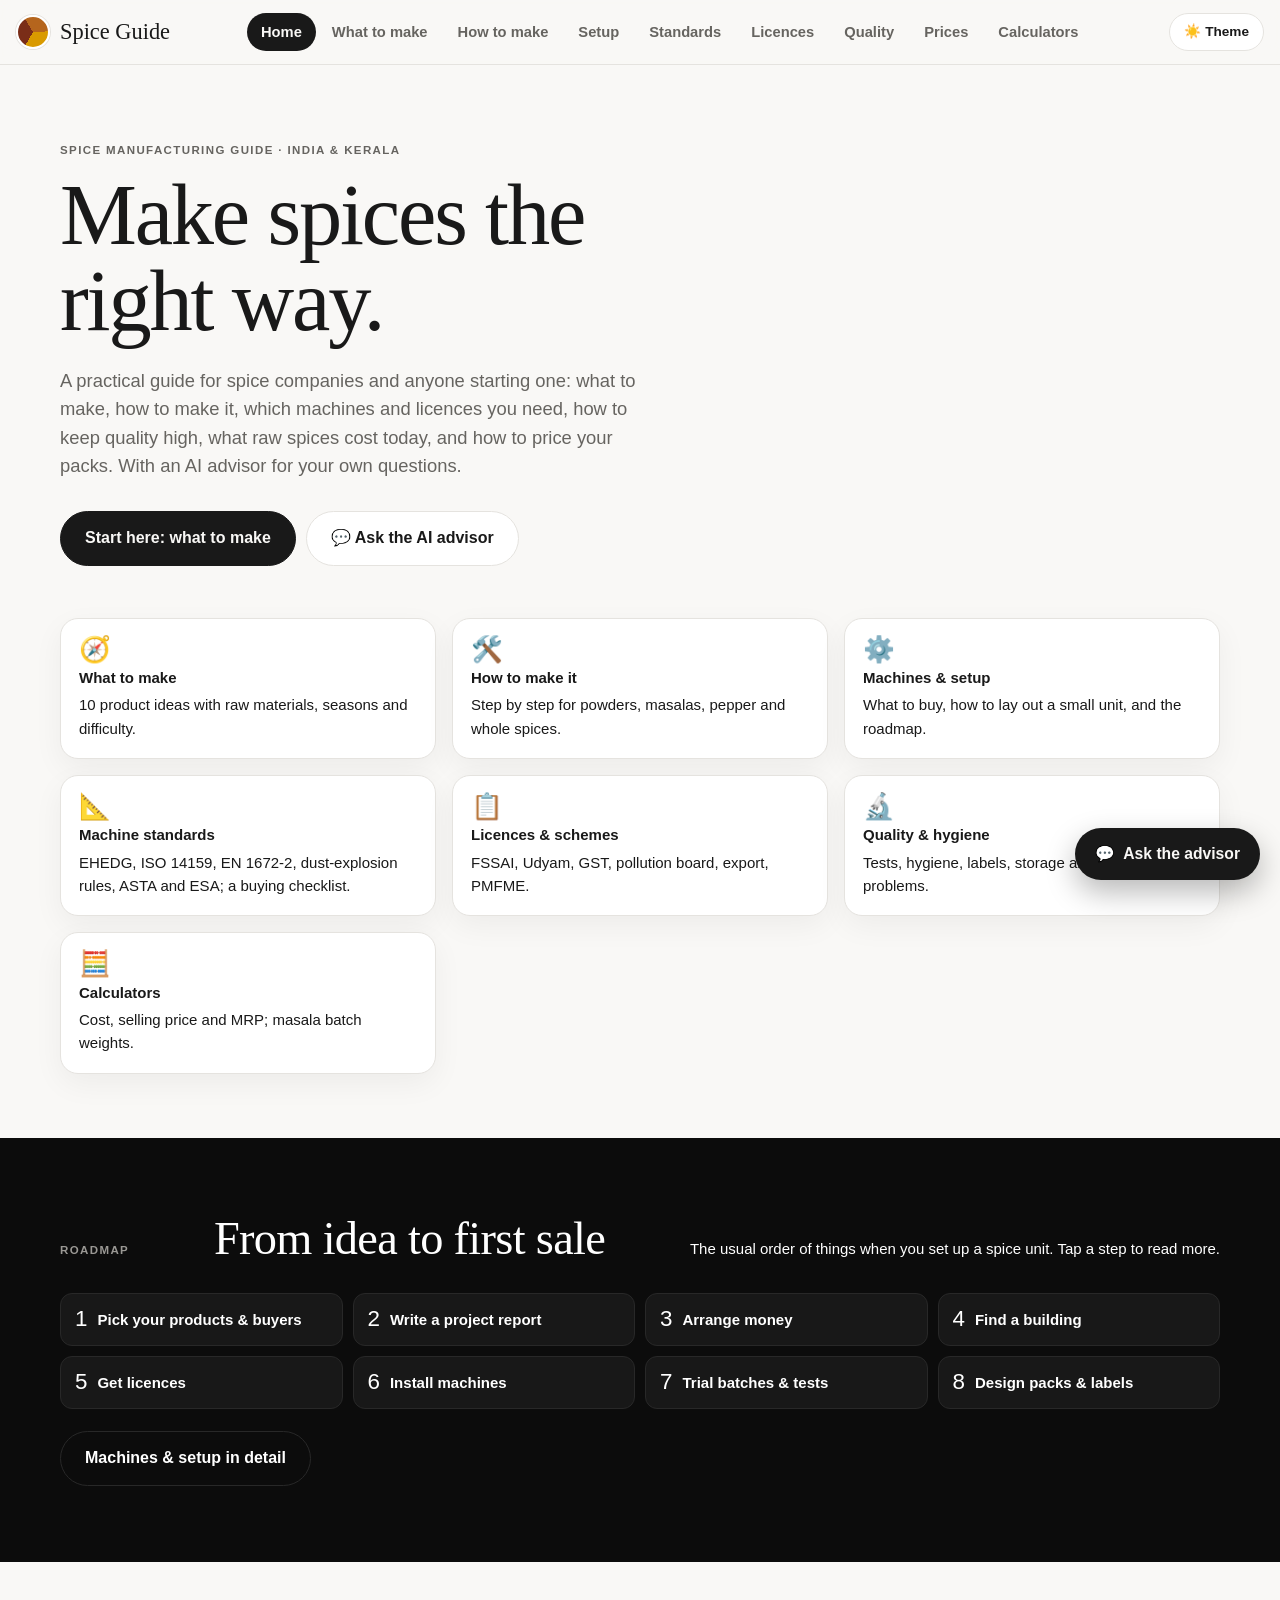
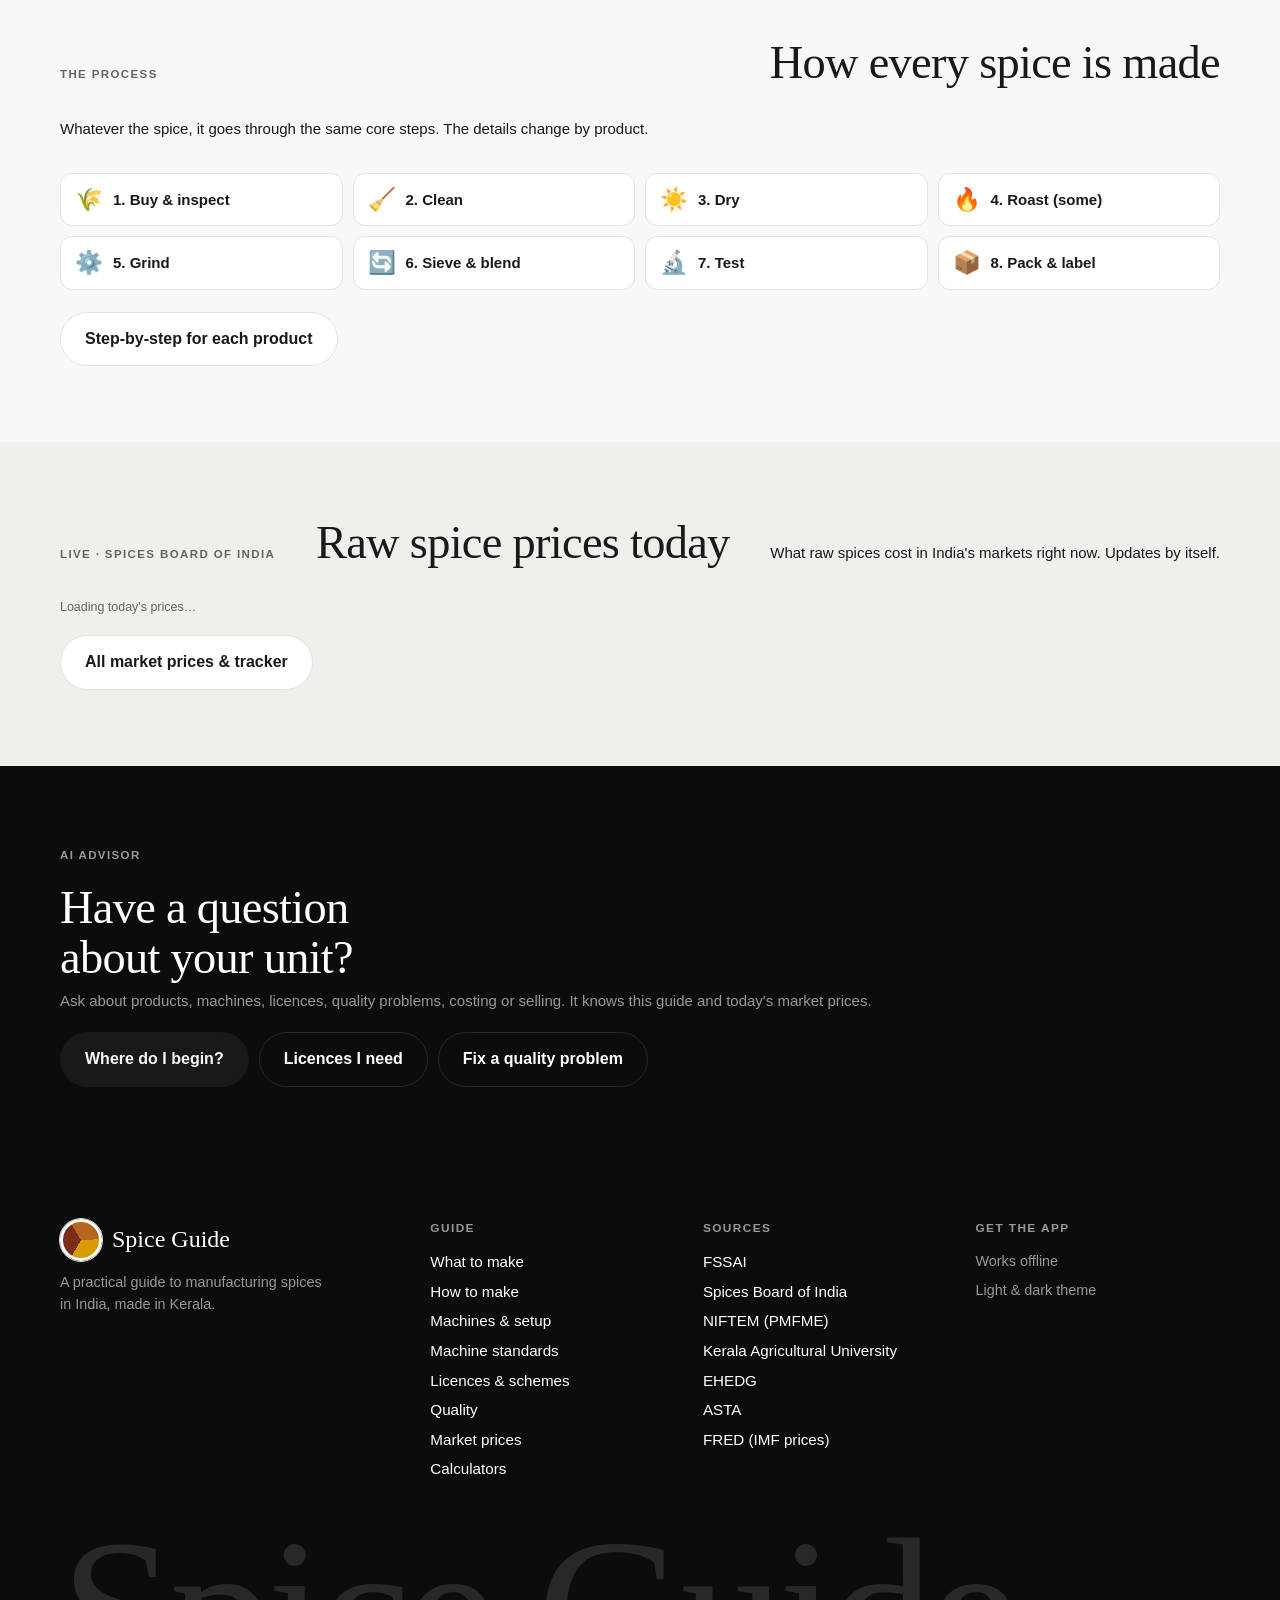
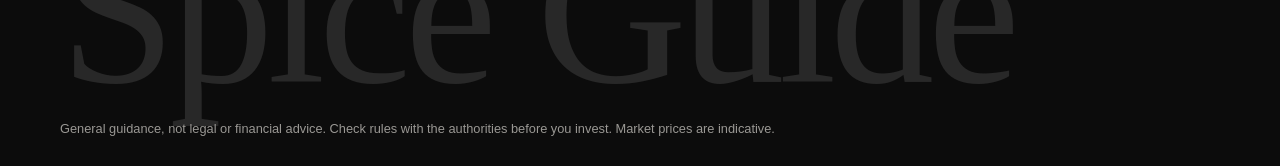
==== commit d23aabf7: "Add machine standards: EHEDG, ISO 14159, EN 1672-2, dust-explosion rules, spice guidance - New Stand" ====
--- a/android/app/src/main/assets/index.html
+++ b/android/app/src/main/assets/index.html
@@ -824,6 +824,7 @@
       <button type="button" class="nav-item" data-seg="what" aria-current="false">What to make</button>
       <button type="button" class="nav-item" data-seg="how" aria-current="false">How to make</button>
       <button type="button" class="nav-item" data-seg="setup" aria-current="false">Setup</button>
+      <button type="button" class="nav-item" data-seg="standards" aria-current="false">Standards</button>
       <button type="button" class="nav-item" data-seg="licences" aria-current="false">Licences</button>
       <button type="button" class="nav-item" data-seg="quality" aria-current="false">Quality</button>
       <button type="button" class="nav-item" id="t-prices" aria-current="false">Prices</button>
@@ -911,8 +912,8 @@
 <footer class="foot-band gut">
   <div class="foot-grid">
     <div><div class="foot-brand"><span class="mark co" aria-hidden="true"></span>Spice Guide</div><p>A practical guide to manufacturing spices in India, made in Kerala.</p></div>
-    <div><h4>Guide</h4><button class="fl" type="button" data-seg-go="what">What to make</button><button class="fl" type="button" data-seg-go="how">How to make</button><button class="fl" type="button" data-seg-go="setup">Machines &amp; setup</button><button class="fl" type="button" data-seg-go="licences">Licences &amp; schemes</button><button class="fl" type="button" data-seg-go="quality">Quality</button><button class="fl" type="button" data-go="prices">Market prices</button><button class="fl" type="button" data-seg-go="cost">Calculators</button></div>
-    <div><h4>Sources</h4><a href="https://www.fssai.gov.in" target="_blank" rel="noopener">FSSAI</a><a href="https://www.indianspices.com" target="_blank" rel="noopener">Spices Board of India</a><a href="https://niftem.ac.in/newsite/pmfme/" target="_blank" rel="noopener">NIFTEM (PMFME)</a><a href="https://www.celkau.in" target="_blank" rel="noopener">Kerala Agricultural University</a><a href="https://fred.stlouisfed.org" target="_blank" rel="noopener">FRED (IMF prices)</a></div>
+    <div><h4>Guide</h4><button class="fl" type="button" data-seg-go="what">What to make</button><button class="fl" type="button" data-seg-go="how">How to make</button><button class="fl" type="button" data-seg-go="setup">Machines &amp; setup</button><button class="fl" type="button" data-seg-go="standards">Machine standards</button><button class="fl" type="button" data-seg-go="licences">Licences &amp; schemes</button><button class="fl" type="button" data-seg-go="quality">Quality</button><button class="fl" type="button" data-go="prices">Market prices</button><button class="fl" type="button" data-seg-go="cost">Calculators</button></div>
+    <div><h4>Sources</h4><a href="https://www.fssai.gov.in" target="_blank" rel="noopener">FSSAI</a><a href="https://www.indianspices.com" target="_blank" rel="noopener">Spices Board of India</a><a href="https://niftem.ac.in/newsite/pmfme/" target="_blank" rel="noopener">NIFTEM (PMFME)</a><a href="https://www.celkau.in" target="_blank" rel="noopener">Kerala Agricultural University</a><a href="https://ehedg.org/guidelines" target="_blank" rel="noopener">EHEDG</a><a href="https://www.astaspice.org" target="_blank" rel="noopener">ASTA</a><a href="https://fred.stlouisfed.org" target="_blank" rel="noopener">FRED (IMF prices)</a></div>
     <div><h4>Get the app</h4><a href="SpiceCo.apk" download id="footApp" hidden>Android app</a><span class="fnote">Works offline</span><span class="fnote">Light &amp; dark theme</span></div>
   </div>
   <div class="watermark" aria-hidden="true">Spice Guide</div>
@@ -958,7 +959,7 @@
   const has = v => Array.isArray(v) ? v.length > 0 : v != null && String(v).trim() !== "";
 
   /* ---------- Pages: home, the guide sections, market prices ---------- */
-  const SEGS = { what: ["What to make", "Product ideas for a spice unit: raw materials, seasons, difficulty and what to watch out for."], how: ["How to make it", "Step by step for each product, with the FSSAI moisture limit you have to meet."], setup: ["Machines & setup", "The order of things from idea to first sale, and the machines a small unit needs."], licences: ["Licences & schemes", "Registrations and licences for a spice unit in India and Kerala, and schemes that can help with money."], quality: ["Quality & hygiene", "The tests buyers and FSSAI expect, a hygienic factory, labels, storage, and fixing common problems."], cost: ["Calculators", "Cost and price per pack, and how much of each spice to weigh out for a masala batch."] };
+  const SEGS = { what: ["What to make", "Product ideas for a spice unit: raw materials, seasons, difficulty and what to watch out for."], how: ["How to make it", "Step by step for each product, with the FSSAI moisture limit you have to meet."], setup: ["Machines & setup", "The order of things from idea to first sale, and the machines a small unit needs."], standards: ["Machine standards", "The hygiene, safety and spice-industry standards that good spice machines are built to, and what to ask for when you buy one."], licences: ["Licences & schemes", "Registrations and licences for a spice unit in India and Kerala, and schemes that can help with money."], quality: ["Quality & hygiene", "The tests buyers and FSSAI expect, a hygienic factory, labels, storage, and fixing common problems."], cost: ["Calculators", "Cost and price per pack, and how much of each spice to weigh out for a masala batch."] };
   let gSeg = store.get("sc.gseg2", "what"), gHow = store.get("sc.ghow", "Turmeric powder");
   if (!SEGS[gSeg]) gSeg = "what";
   function renderCurrent() { if (tab === "home") renderHome(); if (tab === "guide") renderGuide(); if (tab === "prices") renderPrices(); }
@@ -1023,7 +1024,7 @@
   const CORE = [["🌾", "Buy & inspect"], ["🧹", "Clean"], ["☀️", "Dry"], ["🔥", "Roast (some)"], ["⚙️", "Grind"], ["🔄", "Sieve & blend"], ["🔬", "Test"], ["📦", "Pack & label"]];
   function renderHome() {
     const gc = $("guideCards"); gc.replaceChildren();
-    [["🧭", "What to make", "10 product ideas with raw materials, seasons and difficulty.", "what"], ["🛠️", "How to make it", "Step by step for powders, masalas, pepper and whole spices.", "how"], ["⚙️", "Machines & setup", "What to buy, how to lay out a small unit, and the roadmap.", "setup"], ["📋", "Licences & schemes", "FSSAI, Udyam, GST, pollution board, export, PMFME.", "licences"], ["🔬", "Quality & hygiene", "Tests, hygiene, labels, storage and common problems.", "quality"], ["🧮", "Calculators", "Cost, selling price and MRP; masala batch weights.", "cost"]].forEach(([ic, t, d, seg]) => {
+    [["🧭", "What to make", "10 product ideas with raw materials, seasons and difficulty.", "what"], ["🛠️", "How to make it", "Step by step for powders, masalas, pepper and whole spices.", "how"], ["⚙️", "Machines & setup", "What to buy, how to lay out a small unit, and the roadmap.", "setup"], ["📐", "Machine standards", "EHEDG, ISO 14159, EN 1672-2, dust-explosion rules, ASTA and ESA; a buying checklist.", "standards"], ["📋", "Licences & schemes", "FSSAI, Udyam, GST, pollution board, export, PMFME.", "licences"], ["🔬", "Quality & hygiene", "Tests, hygiene, labels, storage and common problems.", "quality"], ["🧮", "Calculators", "Cost, selling price and MRP; masala batch weights.", "cost"]].forEach(([ic, t, d, seg]) => {
       const b = el("button", "hcard gcard"); b.type = "button"; b.append(el("span", "si", ic), el("b", null, t), el("span", null, d));
       b.onclick = () => showTab("guide", seg); gc.append(b);
     });
@@ -1697,6 +1698,15 @@
 
   /* ---------- Manufacturing guide: what to make, how to make it, machines, setting up, licences, costing ---------- */
   const G_SRC = {
+    ehedg: ["EHEDG guideline catalogue", "https://ehedg.org/guidelines"],
+    gl8: ["EHEDG GL 8: Hygienic design principles", "https://www.ehedg.org/guidelines-working-groups/guidelines/guidelines/detail/hygienic-design-principles"],
+    gl22: ["EHEDG GL 22: Dry particulate materials", "https://www.ehedg.org/guidelines-working-groups/guidelines/guidelines/detail/general-hygienic-design-criteria-for-the-safe-processing-of-dry-particulate-materials"],
+    en1672: ["EN 1672-2: Food processing machinery, hygiene requirements", "https://standards.iteh.ai/catalog/standards/sist/834860b2-2200-4955-8a54-a4e19c840f48/sist-en-1672-2-2005"],
+    dust: ["Dust explosion hazard (NFPA 652, ATEX) explained", "https://sgsystemsglobal.com/glossary/dust-explosion-hazard-nfpa-652-atex/"],
+    asta: ["ASTA Clean, Safe Spices Guidance Document", "https://www.astaspice.org/food-safety/clean-safe-spices-guidance-document/"],
+    astagmp: ["ASTA Good Manufacturing Practices guide for spices", "https://astaspice.org/resources/good-manufacturing-practices-gmp-guide-for-spices"],
+    esa: ["CBI: EU buyer requirements for spices (incl. ESA Quality Minima)", "https://www.cbi.eu/market-information/spices-herbs/buyer-requirements"],
+    gma: ["GMA: Control of Salmonella in Low-Moisture Foods", "https://ucfoodsafety.ucdavis.edu/sites/g/files/dgvnsk7366/files/files/page/SalmonellaControlGuidance.pdf"],
     fssai: ["FSSAI standards for spices (Chapter 2.9)", "https://www.fssai.gov.in/upload/uploadfiles/files/Chapter%202_9_Salt_Spices_Condiments%20and%20related%20products.pdf"],
     tiers: ["FSSAI turnover limits revised from 1 April 2026", "https://irismsme.com/blog/msme-alert-fssai-turnover-limits-revised-from-1-april-2026"],
     cres: ["Spices Board FAQ on exporter registration (CRES)", "https://indianspices.com/hin/sites/default/files/faq.pdf"],
@@ -1794,6 +1804,45 @@
     ["Design packs & labels", "FSSAI labels need: product name, ingredients, net quantity, FSSAI logo and licence number, batch number, packing and best-before dates, MRP, veg symbol, manufacturer address and customer care."],
     ["Start selling", "Retail shops and distributors, hotels and caterers, online marketplaces, and later export."],
   ];
+  // Machine standards: there is no single standard just for spice machines; buyers and machine makers use these together.
+  const STD_GROUPS = [
+    ["EHEDG guidelines for machines & parts", "The European Hygienic Engineering & Design Group writes the best-known guidelines for food equipment that is easy to clean.", [
+      ["GL 8 · Hygienic design principles", "The basics for any machine maker: smooth welds and rounded inside corners, no open screw threads where product touches, and smooth stainless steel (a surface roughness around Ra 0.8 µm or better is the usual target for product-contact parts).", "gl8"],
+      ["GL 22, 33, 36, 38, 40, 41, 53 · Dry powders and granules", "The core set for spice lines: general design for dry materials, discharging, transfer (conveying), rotary valves, valves, diverter valves and bulk pack-off.", "gl22"],
+      ["GL 31 · Spray dryers & fluid beds", "Applies to fluid-bed dryers and coolers, for example after steam sterilising or washing whole spices.", "ehedg"],
+      ["GL 25 · Mechanical seals & GL 48 · Elastomeric seals", "Seals on mills, ribbon blenders and steriliser airlocks face heat, gritty spice particles and spice oils. These guidelines cover seals that stay tight and cleanable.", "ehedg"],
+      ["GL 35 · Hygienic welding of tubing & GL 54 · Testing weld joints", "For pneumatic conveying pipes and cyclone ducts: weld burrs inside pipes trap powder.", "ehedg"],
+      ["GL 58 · Hygienic design risk management", "A method for checking a machine's hygiene risks when you buy it and at factory acceptance testing (FAT).", "ehedg"],
+    ]],
+    ["International machine standards", "Formal standards that machine makers quote, and that BRCGS and FSSC 22000 auditors look for.", [
+      ["ISO 14159 · Hygiene requirements for the design of machinery", "The ISO standard for hygienic risk assessment, cleanability and construction of processing machines.", null],
+      ["EN 1672-2 · Food processing machinery, hygiene requirements", "Splits a machine into a food area, a splash area and a non-food area, with rules for each: rounded inside corners and no dead spaces in hoppers, chutes and housings.", "en1672"],
+    ]],
+    ["Dust-explosion safety", "Fine spice dust burns, and a dust cloud in a grinder, sifter or dust collector can explode. Grinding and dust collection need explosion protection.", [
+      ["NFPA 61 & NFPA 652 (USA)", "US fire codes for food and agricultural dust and for combustible dust in general: hazard analysis, explosion venting, grounding and housekeeping.", "dust"],
+      ["ATEX (EU Directive 2014/34/EU)", "EU law for equipment used where explosive atmospheres can form: certified motors, airlocks that stop flames, venting and spark detection.", "dust"],
+      ["In India", "These are not Indian law, but export buyers and auditors often expect them. Follow the Factories Act and your state's factory rules on dust, and ask your machine maker for earthing (grounding), explosion vents and dust-tight electricals on grinders, sifters and dust collectors.", null],
+    ]],
+    ["Spice industry guidance (free)", "Written by spice and food trade associations; widely used by buyers.", [
+      ["ASTA Clean, Safe Spices Guidance Document", "From the American Spice Trade Association: cleaning machines (destoners, aspirators, sifters, optical sorters), proving that steam or other microbial-reduction steps work, and stopping recontamination after them.", "asta"],
+      ["ESA Quality Minima Document", "From the European Spice Association: what European buyers expect, including foreign-body removal, metal and X-ray detection, and equipment hygiene.", "esa"],
+      ["GMA: Control of Salmonella in Low-Moisture Foods", "Widely used in spices and seasonings: sanitary equipment design checklists, separate tools for dry cleaning, and keeping water out.", "gma"],
+    ]],
+  ];
+  // What to ask for when buying a machine (for your enquiry / requirement specification)
+  const MACHINE_SPEC = [
+    ["Materials", "Product-contact parts in food-grade stainless steel (usually SS 304 or SS 316) with material certificates; food-grade plastics and seals."],
+    ["Surface finish", "Smooth, polished product-contact surfaces (ask for the roughness value, e.g. Ra 0.8 µm or better) and smooth, ground welds."],
+    ["No hiding places", "Rounded inside corners, no ledges, gaps, open threads or dead spaces where powder can build up; self-emptying hoppers and chutes."],
+    ["Easy dry cleaning", "Quick-release covers and screens, tool-free opening, access to every product area for brushing and vacuuming."],
+    ["Seals & bearings", "Food-grade seals suited to heat and spice oils; bearings outside the product zone; food-grade (H1) lubricants where they could touch product."],
+    ["Dust & explosion", "Dust-tight design, dust extraction points, earthing of all metal parts, explosion vents or suppression on mills and dust collectors, and dust-proof electricals."],
+    ["Heat control", "For grinders: cooling (water jacket or cool air) and temperature display, to protect colour and aroma."],
+    ["Foreign bodies", "Magnets before grinding and packing, sieves with checkable screens, and space for a metal detector."],
+    ["Documents", "Drawings, manuals, spare parts list, cleaning instructions, material and calibration certificates, electrical safety and warranty."],
+    ["Testing before you accept", "A factory acceptance test (FAT) with your own spice: capacity, fineness, temperature, dust and how easily it strips down for cleaning."],
+  ];
+
   const LICENCES = [
     ["Business registration & PAN", "Everyone", "Proprietorship, partnership, LLP or company, with a PAN and bank account."],
     ["Udyam (MSME) registration", "Recommended", "Free online at udyamregistration.gov.in; needed for most MSME loans and schemes."],
@@ -1887,8 +1936,23 @@
       s.append(steps(SETUP, true));
       const m = el("section", "pblk"); m.append(el("h3", null, "Machines for a small unit"), el("p", "sub", "What a small powder and masala unit typically needs. Get quotes from several makers and ask to see a machine running before you buy."));
       MACHINES.forEach(([n, need, d]) => { const r = el("div", "mrow"); r.append(el("b", null, n), el("span", "need n-" + slug(need), need), el("p", null, d)); m.append(r); });
-      m.append(srcLink("pepper"), askBtn("Ask the AI to plan my machines", "Plan the machines and layout for a small spice powder unit making about 200 kg a day. What do I need?"));
+      const toStd = el("button", "btn-lg sm", "Machine standards & buying checklist →"); toStd.type = "button"; toStd.onclick = () => showTab("guide", "standards");
+      m.append(toStd, document.createElement("br"), srcLink("pepper"), askBtn("Ask the AI to plan my machines", "Plan the machines and layout for a small spice powder unit making about 200 kg a day. What do I need?"));
       body.append(s, m);
+    } else if (gSeg === "standards") {
+      const intro = el("section", "pblk"); intro.append(el("h3", null, "No single standard, but a well-known set"), el("p", "sub", "There is no one standard just for spice machines. Machine makers and spice companies use hygienic design guidelines, machine safety and hygiene standards, and spice-industry guidance together. Ask your machine maker which of these their machines meet, and ask for proof."));
+      body.append(intro);
+      STD_GROUPS.forEach(([h, d, items]) => {
+        const s = el("section", "pblk"); s.append(el("h3", null, h), el("p", "sub", d));
+        items.forEach(([n, t, src]) => { const r = el("div", "mrow"); r.append(el("b", null, n), el("p", null, t)); if (src) r.append(srcLink(src)); s.append(r); });
+        body.append(s);
+      });
+      const sp = el("section", "pblk"); sp.append(el("h3", null, "Buying a machine: what to ask for"), el("p", "sub", "Put these in your enquiry to machine makers (your requirement specification), and check them when the machine arrives."));
+      MACHINE_SPEC.forEach(([n, t]) => { const r = el("label", "ckrow"); const c = el("input"); c.type = "checkbox"; const k = "sc.spec." + slug(n); c.checked = !!store.get(k, false); c.onchange = () => store.set(k, c.checked); const tx = el("span"); tx.append(el("b", null, n + ": "), document.createTextNode(t)); r.append(c, tx); sp.append(r); });
+      const acts = el("div", "chips"); acts.append(dlButton("⬇ Download machine spec checklist (PDF)", specPdf));
+      const ask = el("button", "qchip", "Ask the AI to write a spec for my machine"); ask.type = "button"; ask.onclick = () => { setChat(true); $("q").value = "Write a requirement specification for buying a "; $("q").focus(); };
+      acts.append(ask); sp.append(acts);
+      body.append(sp);
     } else if (gSeg === "licences") {
       const s = el("section", "pblk"); s.append(el("h3", null, "Licences & registrations (India, Kerala)"), el("p", "sub", "Rules change, so confirm each one with the department or a consultant before you apply. Last checked: November 2026."));
       LICENCES.forEach(([n, who, d, src]) => { const r = el("div", "mrow"); r.append(el("b", null, n), el("span", "need", who)); r.append(el("p", null, d)); if (src) r.append(srcLink(src)); s.append(r); });
@@ -2016,9 +2080,26 @@
     return { bytes: d.bytes(), name: `Spice costing ${fileStamp()}.pdf` };
   }
 
+  function specPdf() {
+    const d = newPdf("Machine spec checklist"); pdfHeader(d, "Spice machine spec checklist", stamp());
+    d.para("Machine: ______________________   Maker: ______________________   Quote no.: ____________", { size: 10, gap: 10 });
+    d.h2("What we require");
+    d.table([{ label: "Requirement", w: 110, bold: true }, { label: "Details", w: d.CW - 110 - 70 }, { label: "Met?", w: 70, draw: (v, x, y, w, h) => { d.rect(x + 4, y + 1, 9, 9, { stroke: C.muted }); d.text(x + 16, y + 9, "Yes", { size: 7.5, color: C.muted }); d.rect(x + 34, y + 1, 9, 9, { stroke: C.muted }); d.text(x + 46, y + 9, "No", { size: 7.5, color: C.muted }); } }],
+      MACHINE_SPEC.map(([n, t]) => [n, t, ""]), { size: 8.8 });
+    d.h2("Standards to ask about");
+    STD_GROUPS.forEach(([h, , items]) => { d.para(h, { size: 10, bold: true, gap: 2 }); items.forEach(([n]) => d.para("• " + n, { size: 9, indent: 8, gap: 1 })); d.y += 4; });
+    d.h2("Notes"); for (let i = 0; i < 5; i++) { d.room(22); d.line([[d.M, d.y + 16], [d.M + d.CW, d.y + 16]], { color: C.line, lw: 0.6 }); d.y += 22; }
+    d.para("Made with Spice Guide. General guidance, not a legal specification; agree final requirements with your machine maker and auditor.", { size: 8, color: C.muted });
+    return { bytes: d.bytes(), name: `Spice machine spec checklist ${fileStamp()}.pdf` };
+  }
+
   /* guide knowledge for the chat (built-in answers + notes for the AI) */
   function guideAnswer(t) {
     t = t.toLowerCase();
+    if (/\b(ehedg|iso 14159|en 1672|1672|atex|nfpa|asta|esa|hygienic design|machine standards?|standards? for (spice )?machine\w*|dust explosion|explosion)\b/.test(t))
+      return { text: "**Standards for spice machines**\n\nThere's no single standard just for spice machines; these are used together:\n\n" + STD_GROUPS.map(([h, , items]) => `**${h}**\n` + items.map(([n, d]) => `- **${n}**: ${d}`).join("\n")).join("\n\n"), chips: [{ label: "Machine standards page", go: "guide", seg: "standards" }] };
+    if (/\b(spec|specification|urs|rfq|buying a machine|buy a machine|machine quote|what to ask)\b/.test(t))
+      return { text: "**Buying a machine: what to ask for**\n\n" + MACHINE_SPEC.map(([n, d]) => `- **${n}**: ${d}`).join("\n"), chips: [{ label: "Download the checklist", go: "guide", seg: "standards" }] };
     if (/\b(licen[cs]es?|registrations?|register|fssai|udyam|msme|gst|legal metrology|pollution|kspcb|iec|cres|permits?|noc)\b/.test(t) && /\b(need|require|get|which|what|how|start|apply|licen\w*)\b/.test(t))
       return { text: "**Licences for a spice unit in India**\n\n" + LICENCES.map(([n, w, d]) => `- **${n}** (${w}): ${d}`).join("\n") + "\n\n*Confirm each with the department; rules change.*", chips: [{ label: "Licences & schemes", go: "guide", seg: "licences" }] };
     if (/\b(subsid\w*|schemes?|pmfme|pmegp|loans?|mudra|funding|finance)\b/.test(t))
@@ -2041,7 +2122,7 @@
   }
   function guideContext(text) {
     const t = text.toLowerCase();
-    if (!/manufactur|make|making|produce|process|start|unit|factory|machine|licen|fssai|udyam|gst|subsid|scheme|cost|margin|mrp|grind|blend|business|export/.test(t)) return "";
+    if (!/manufactur|make|making|produce|process|start|unit|factory|machine|ehedg|standard|iso|atex|nfpa|asta|dust|explosion|hygien|weld|seal|spec|licen|fssai|udyam|gst|subsid|scheme|cost|margin|mrp|grind|blend|business|export/.test(t)) return "";
     return ["GUIDE (checked facts for answering manufacturing questions; still advise confirming rules with authorities):",
       "FSSAI max moisture: chilli powder 11%, turmeric powder 10%, coriander powder 9%, cumin powder 10%, black pepper powder 12%, mixed masala 12%, curry powder 14%.",
       "FSSAI tiers from 1 April 2026: basic registration up to Rs 1.5 crore turnover; state licence Rs 1.5-50 crore; central above Rs 50 crore (exporters/multi-state may need central).",
@@ -2049,6 +2130,8 @@
       "PMFME: 35% credit-linked subsidy up to Rs 10 lakh for micro units; extended until September 2026, PMFME 2.0 under consideration - check current status.",
       "Pepper: thresh (mechanical ~320 kg/h), blanch ~1 min optional, sun-dry 3-5 days to ~10% moisture, clean and grade. Turmeric: cure within 2-3 days of harvest by boiling until soft, dry thin layers or below 60C, polish.",
       "Machines: " + MACHINES.map(m => m[0]).join(", ") + ".",
+      "Machine standards (no single spice-machine standard; used together): " + STD_GROUPS.map(([h, , items]) => h + ": " + items.map(i => i[0] + " - " + i[1]).join("; ")).join(" | "),
+      "Machine buying checklist: " + MACHINE_SPEC.map(([n, d]) => n + ": " + d).join(" "),
       "Licences: " + LICENCES.map(l => l[0]).join(", ") + "."].join("\n");
   }
 
